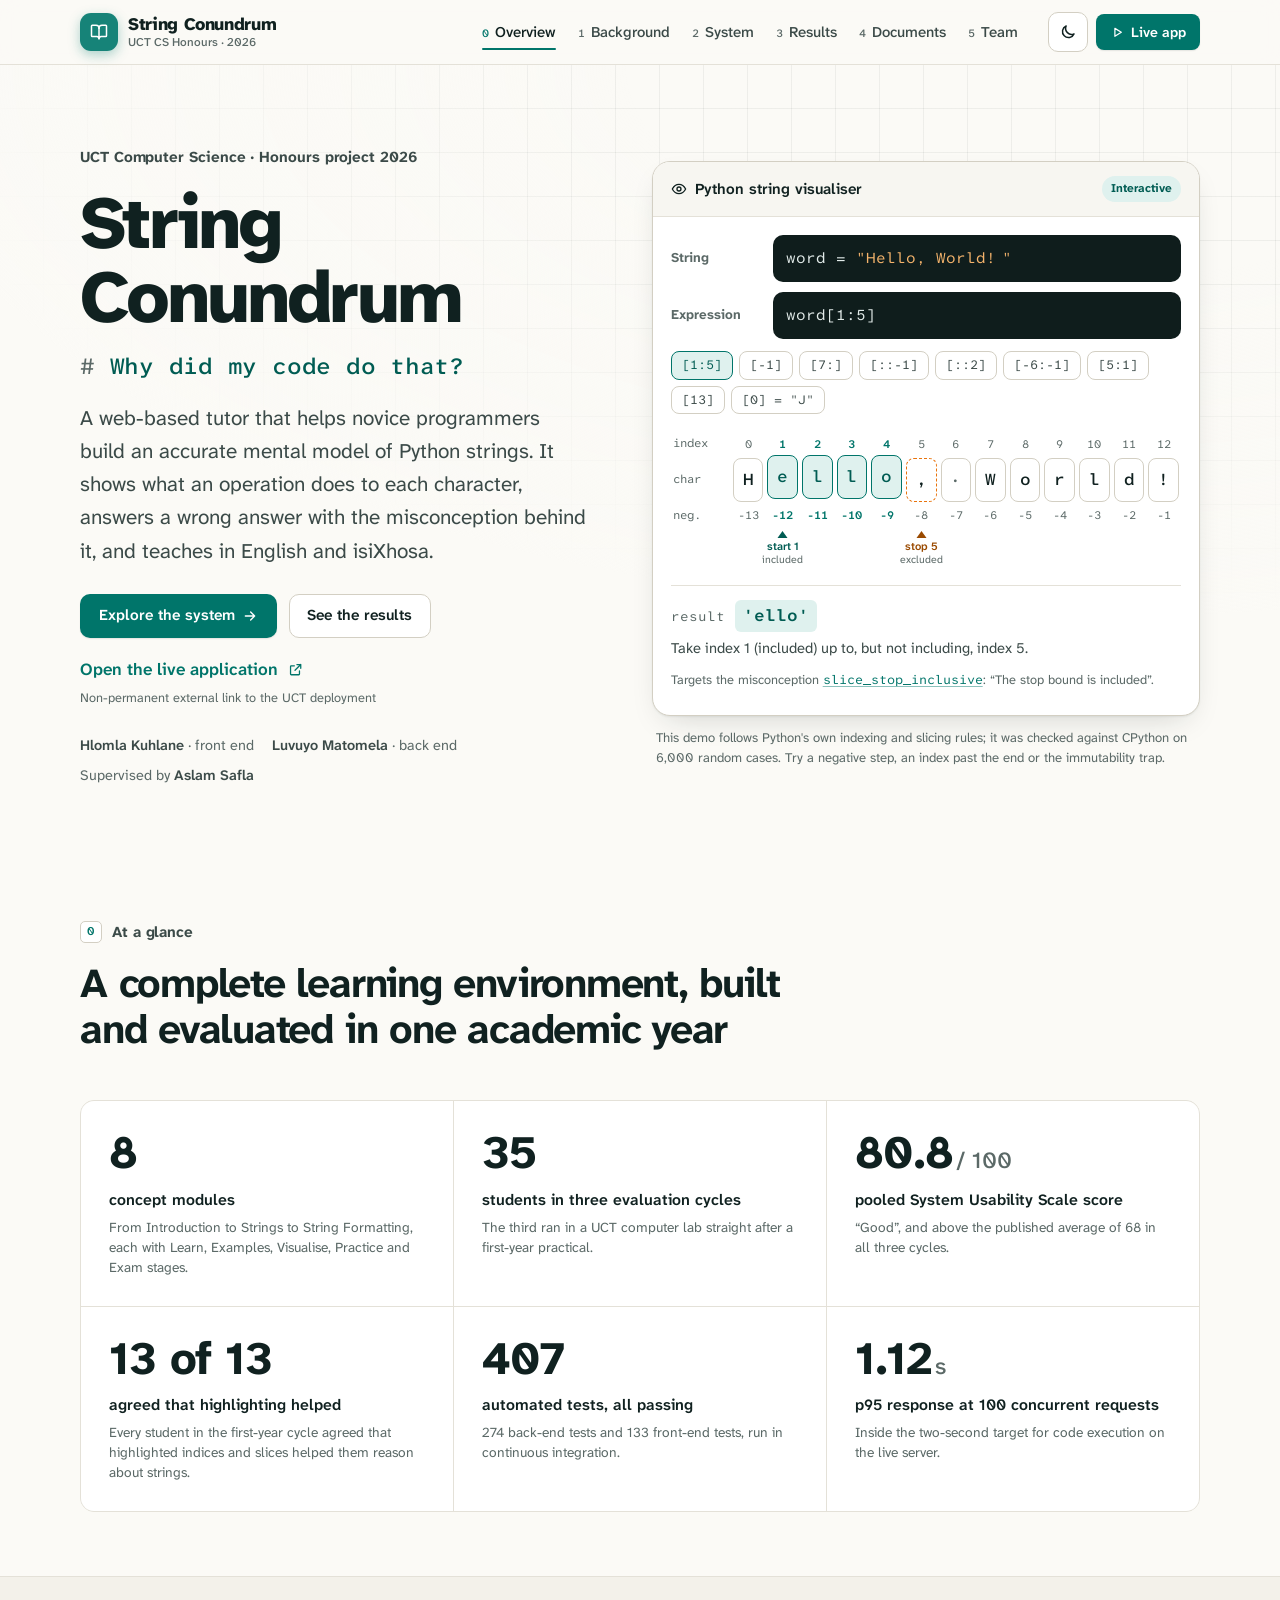
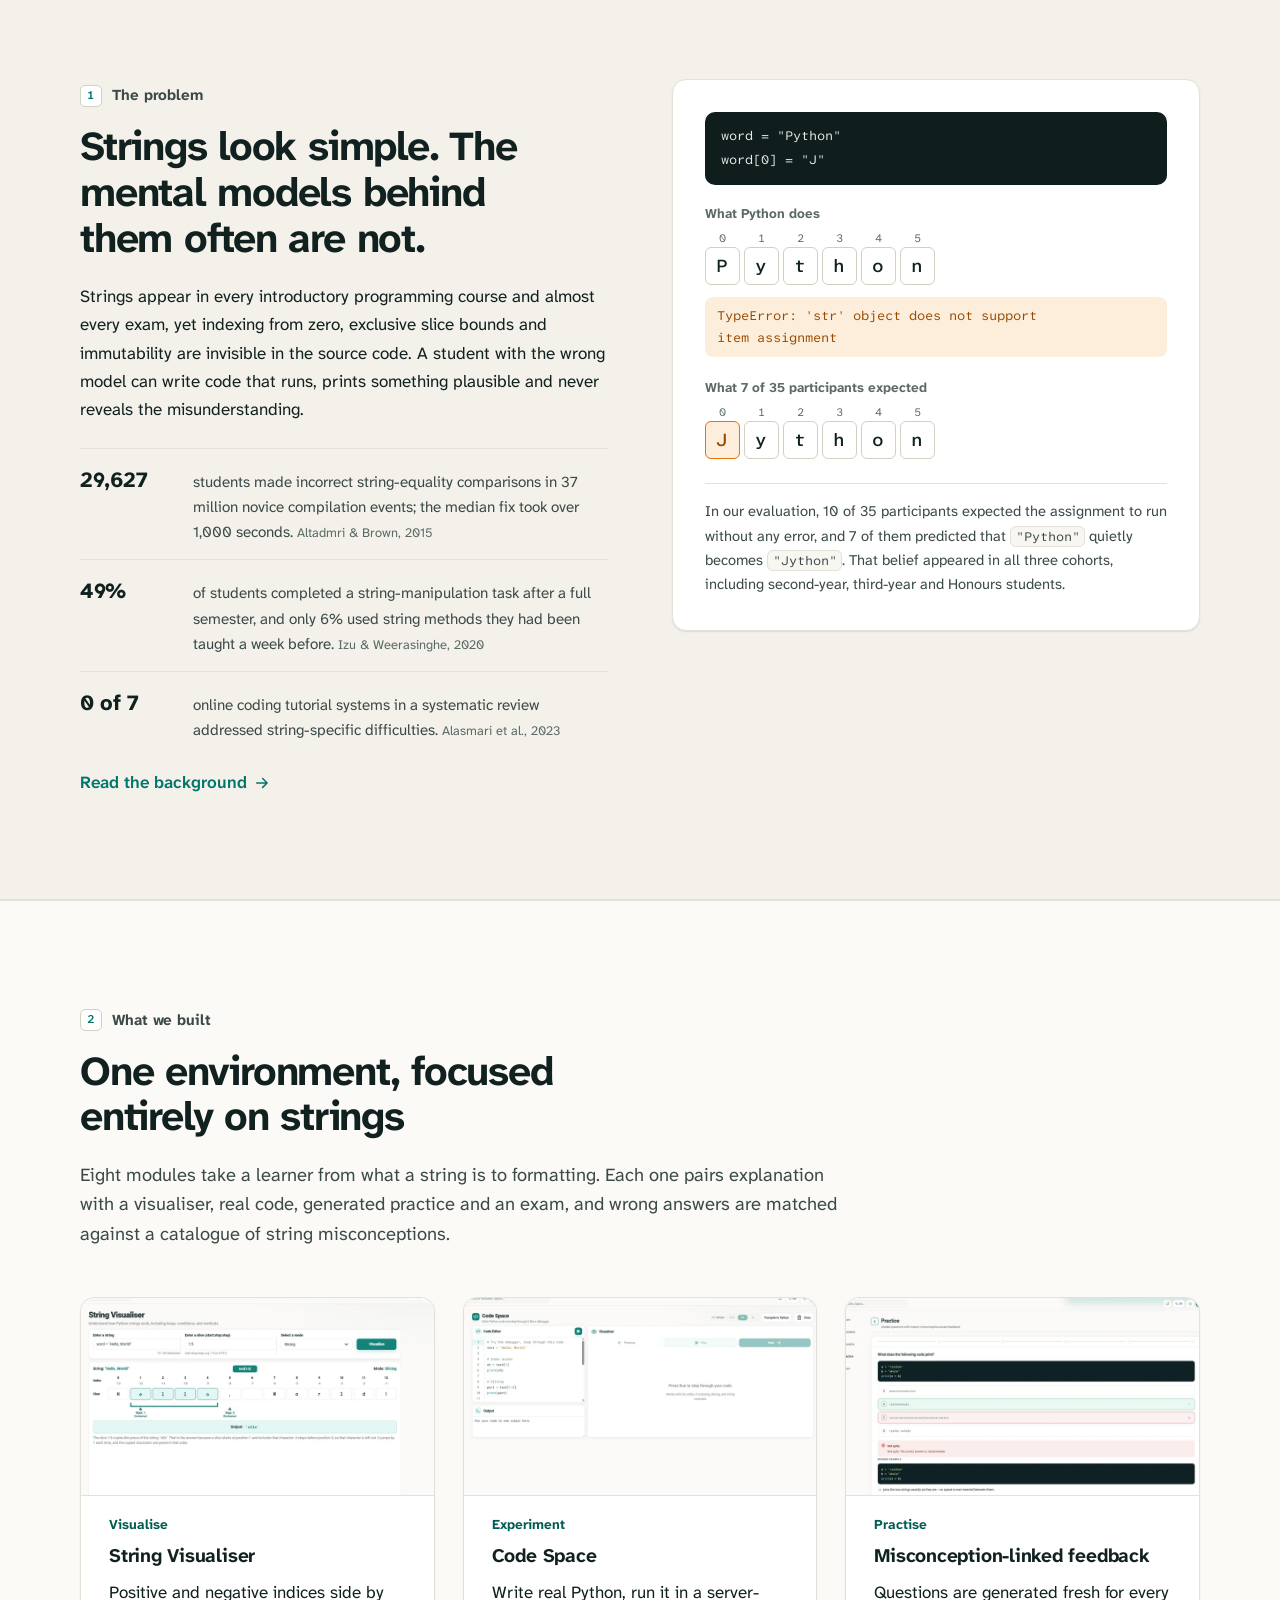
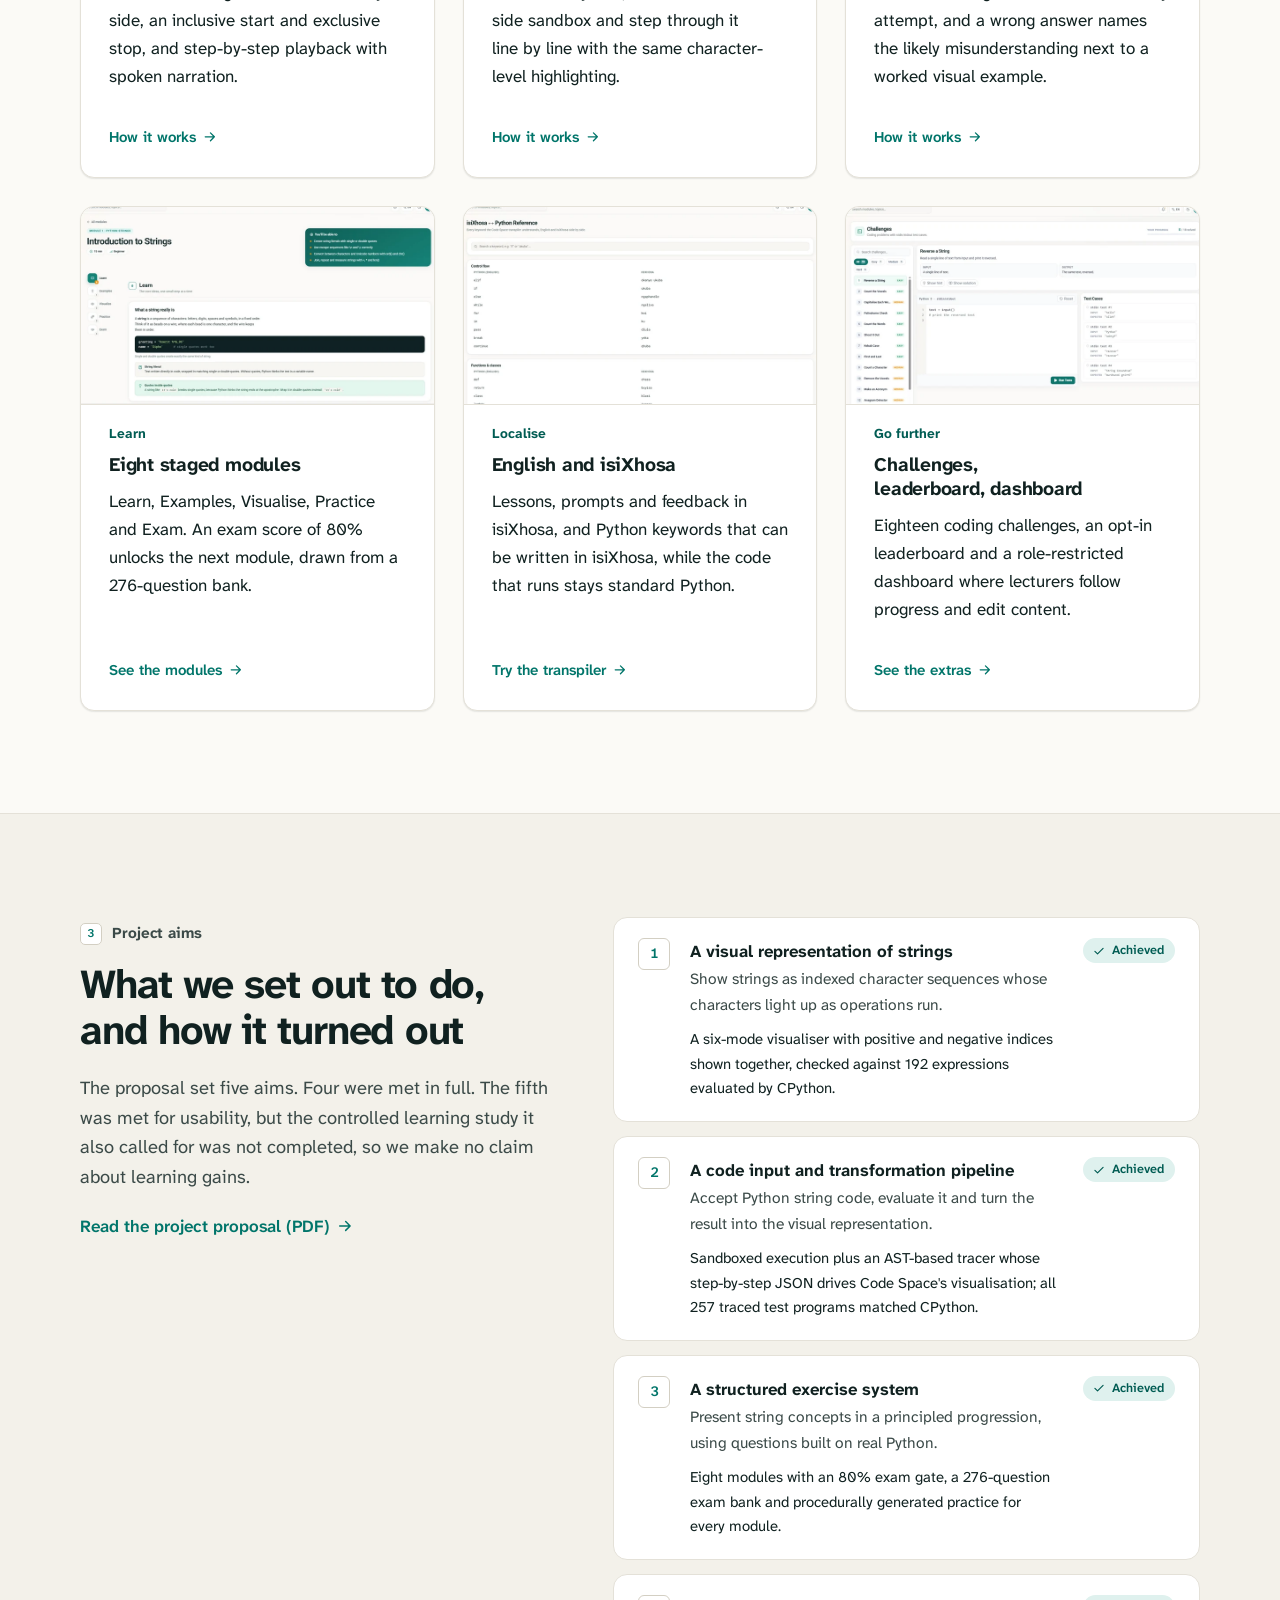
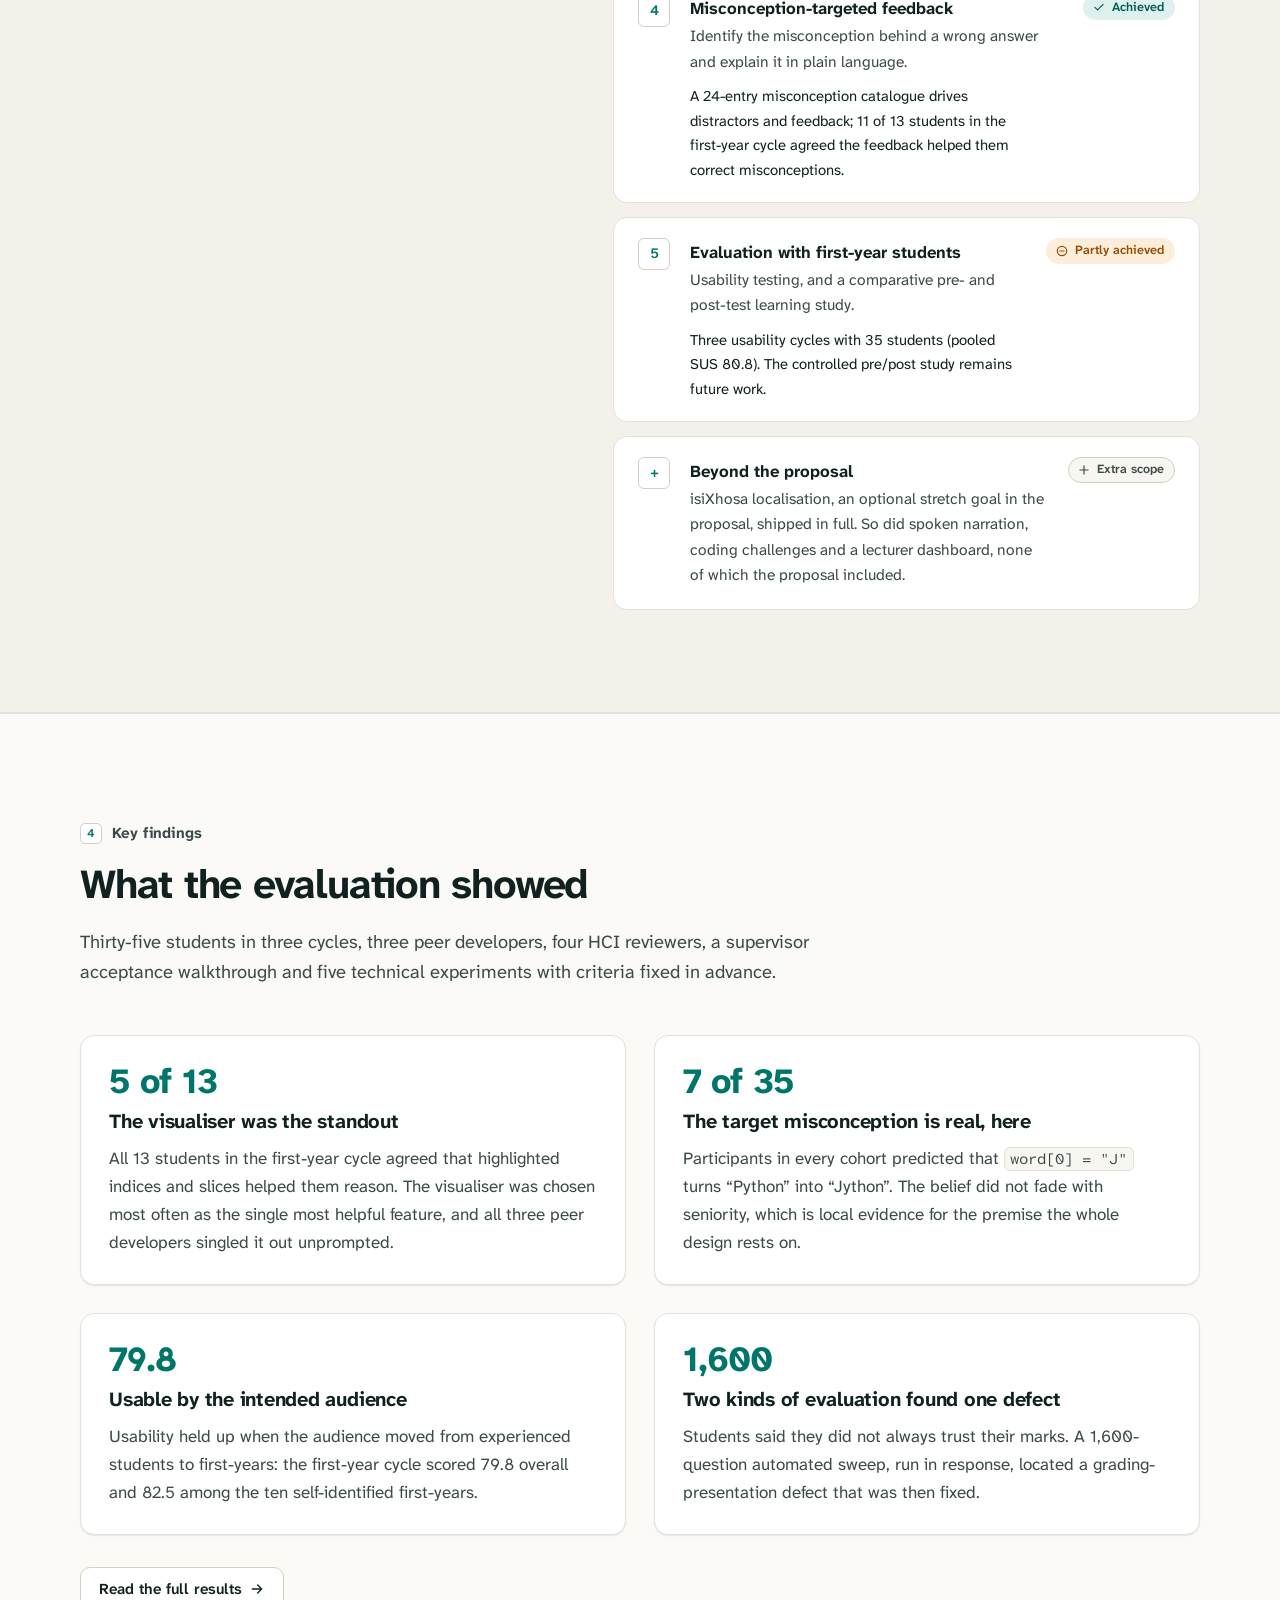
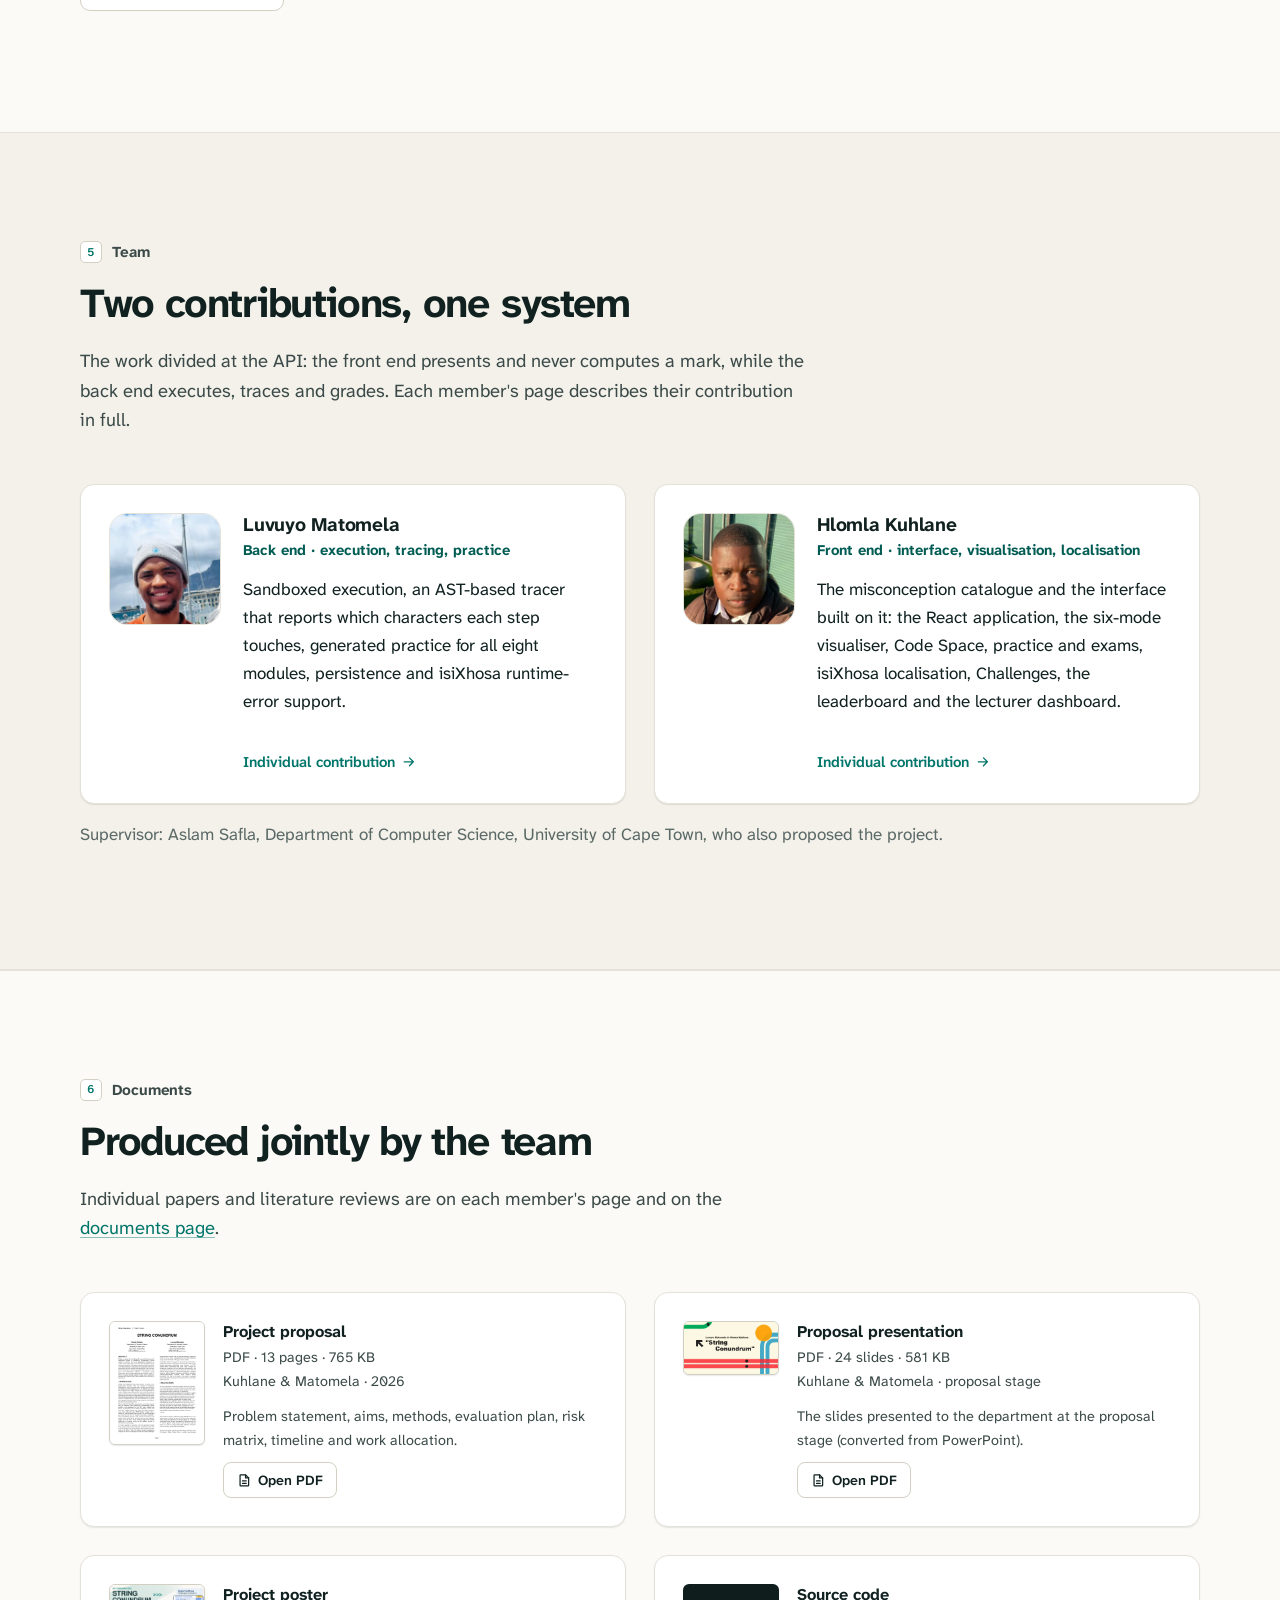
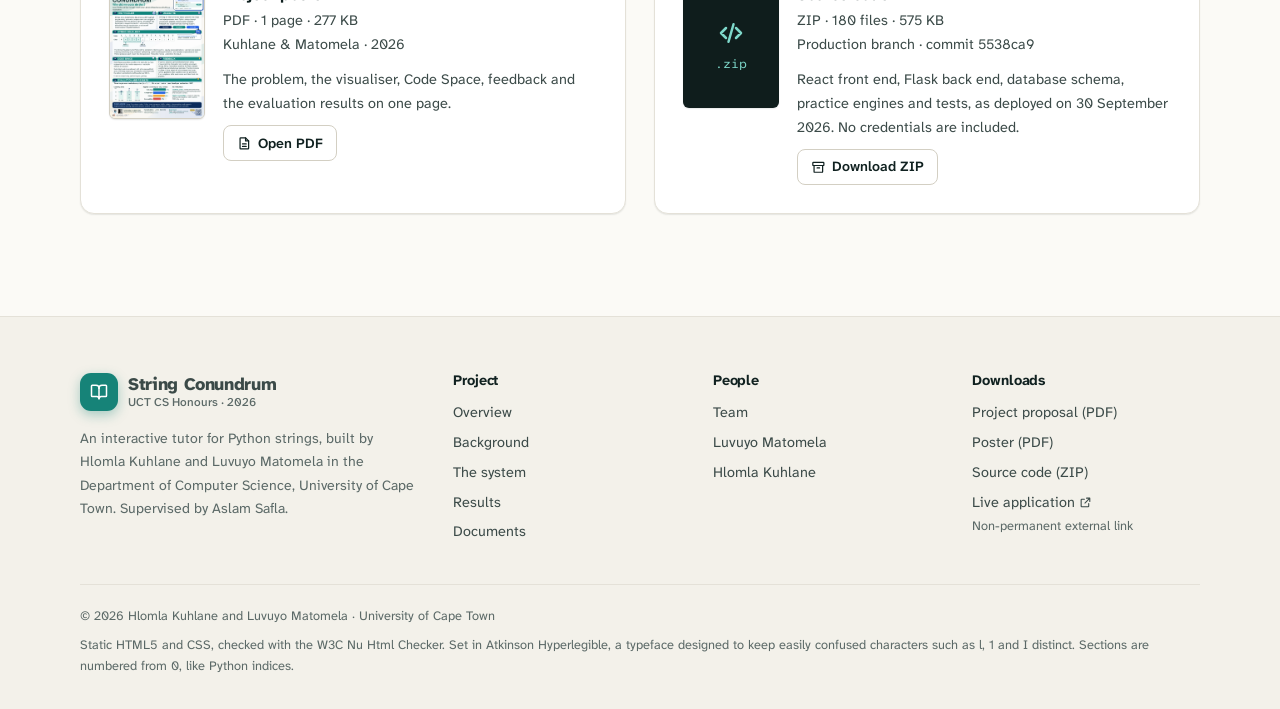
==== string-conundrum-website/index.html @ 7431e09e "Add team page detailing contributions and acknowledgements for String Conundrum project" ====
<!DOCTYPE html>
<html lang="en">
<head>
<meta charset="utf-8">
<meta name="viewport" content="width=device-width, initial-scale=1">
<title>String Conundrum: an interactive tutor for Python strings</title>
<meta name="description" content="String Conundrum is a UCT Computer Science Honours project (2026): a web-based tutor that makes Python string behaviour visible, gives misconception-targeted feedback and teaches in English and isiXhosa.">
<meta name="author" content="Hlomla Kuhlane and Luvuyo Matomela">
<meta name="color-scheme" content="light dark">
<meta name="theme-color" content="#fbfaf6" media="(prefers-color-scheme: light)">
<meta name="theme-color" content="#0d1211" media="(prefers-color-scheme: dark)">
<link rel="icon" href="assets/img/favicon.svg" type="image/svg+xml">
<link rel="icon" href="assets/img/favicon-32.png" sizes="32x32" type="image/png">
<link rel="apple-touch-icon" href="assets/img/apple-touch-icon.png">
<link rel="stylesheet" href="assets/css/site.css">
<script>(function(){var d=document.documentElement;d.classList.add('js');try{var t=localStorage.getItem('sc-theme');if(t==='light'||t==='dark'){d.setAttribute('data-theme',t);}}catch(e){}})();</script>
<script src="assets/js/site.js" defer></script>
</head>
<body>
<a class="skip-link" href="#main">Skip to content</a>
<header class="site-header">
  <div class="wrap header-inner">
    <a class="brand" href="index.html"><span class="brand-logo" aria-hidden="true"><svg viewBox="0 0 24 24"><path d="M12 7v14"/><path d="M3 18a1 1 0 0 1-1-1V4a1 1 0 0 1 1-1h5a4 4 0 0 1 4 4 4 4 0 0 1 4-4h5a1 1 0 0 1 1 1v13a1 1 0 0 1-1 1h-6a3 3 0 0 0-3 3 3 3 0 0 0-3-3z"/></svg></span><span class="brand-text"><span class="brand-name">String Conundrum</span><span class="brand-sub">UCT CS Honours · 2026</span></span></a>
    <nav id="site-nav" class="site-nav" aria-label="Main"><ul><li><a href="index.html" aria-current="page"><span class="nav-i">0</span>Overview</a></li><li><a href="background.html"><span class="nav-i">1</span>Background</a></li><li><a href="system.html"><span class="nav-i">2</span>System</a></li><li><a href="results.html"><span class="nav-i">3</span>Results</a></li><li><a href="documents.html"><span class="nav-i">4</span>Documents</a></li><li><a href="team.html"><span class="nav-i">5</span>Team</a></li></ul></nav>
    <div class="header-actions">
      <button class="icon-btn theme-toggle" type="button" aria-label="Switch colour theme"><svg class="icon i-moon" viewBox="0 0 24 24" aria-hidden="true"><path d="M20 14.5A8 8 0 0 1 9.5 4 8 8 0 1 0 20 14.5z"/></svg><svg class="icon i-sun" viewBox="0 0 24 24" aria-hidden="true"><circle cx="12" cy="12" r="4"/><path d="M12 2.5v2M12 19.5v2M4.6 4.6 6 6M18 18l1.4 1.4M2.5 12h2M19.5 12h2M4.6 19.4 6 18M18 6l1.4-1.4"/></svg></button>
      <a class="btn btn-sm btn-primary btn-live" href="http://string-1.cs.uct.ac.za/" rel="external noopener" title="Non-permanent external link to the deployed application"><svg class="icon" viewBox="0 0 24 24" aria-hidden="true"><path d="M8 5.5v13l10.5-6.5z"/></svg><span>Live app</span><span class="sr-only"> (non-permanent external link)</span></a>
      <button class="icon-btn nav-toggle" type="button" aria-expanded="false" aria-controls="site-nav"><svg class="icon" viewBox="0 0 24 24" aria-hidden="true"><path d="M4 7h16M4 12h16M4 17h16"/></svg><span class="sr-only">Menu</span></button>
    </div>
  </div>
</header>
<main id="main">
<section class="hero">
  <div class="wrap hero-grid">
    <div>
      <p class="eyebrow">UCT Computer Science · Honours project 2026</p>
      <h1>String Conundrum</h1>
      <p class="hero-tag"><span class="hero-hash" aria-hidden="true"># </span>Why did my code do that?</p>
      <p class="lede">A web-based tutor that helps novice programmers build an accurate mental model of Python strings. It shows what an operation does to each character, answers a wrong answer with the misconception behind it, and teaches in English and isiXhosa.</p>
      <div class="btn-row">
        <a class="btn btn-primary" href="system.html">Explore the system<svg class="icon" viewBox="0 0 24 24" aria-hidden="true"><path d="M5 12h14M13 6l6 6-6 6"/></svg></a>
        <a class="btn btn-secondary" href="results.html">See the results</a>
      </div>
      <p class="hero-live"><a class="text-link" href="http://string-1.cs.uct.ac.za/" rel="external noopener">Open the live application<svg class="icon icon-ext" viewBox="0 0 24 24" aria-hidden="true"><path d="M14 4h6v6M20 4l-9 9M18 14v5a1 1 0 0 1-1 1H5a1 1 0 0 1-1-1V7a1 1 0 0 1 1-1h5"/></svg><span class="sr-only"> (external link)</span></a><span class="ext-note">Non-permanent external link to the UCT deployment</span></p>
      <div class="hero-meta">
        <span><strong>Hlomla Kuhlane</strong> · front end</span>
        <span><strong>Luvuyo Matomela</strong> · back end</span>
        <span>Supervised by <strong>Aslam Safla</strong></span>
      </div>
    </div>
    <div>
      <div class="viz" data-viz data-catalogue="background.html">
  <div class="viz-head"><span class="viz-title"><svg class="icon" viewBox="0 0 24 24" aria-hidden="true"><path d="M2 12s3.6-7 10-7 10 7 10 7-3.6 7-10 7S2 12 2 12z"/><circle cx="12" cy="12" r="3"/></svg>Python string visualiser</span><span class="viz-badge">Interactive</span></div>
  <div class="viz-body">
    <div class="viz-inputs">
      <label class="viz-field" for="viz-str"><span class="viz-label">String</span><span class="viz-code"><span>word&nbsp;=&nbsp;</span><span class="tk-q">"</span><input id="viz-str" type="text" value="Hello, World!" maxlength="24" spellcheck="false" autocomplete="off" style="width:13.6ch"><span class="tk-q">"</span></span></label>
      <label class="viz-field" for="viz-expr"><span class="viz-label">Expression</span><span class="viz-code"><span>word</span><input id="viz-expr" class="viz-expr-input" type="text" value="[1:5]" maxlength="40" spellcheck="false" autocomplete="off"></span></label>
    </div>
    <div class="viz-presets" role="group" aria-label="Example expressions"><button type="button" class="chip" data-expr="[1:5]" aria-pressed="true">[1:5]</button><button type="button" class="chip" data-expr="[-1]" aria-pressed="false">[-1]</button><button type="button" class="chip" data-expr="[7:]" aria-pressed="false">[7:]</button><button type="button" class="chip" data-expr="[::-1]" aria-pressed="false">[::-1]</button><button type="button" class="chip" data-expr="[::2]" aria-pressed="false">[::2]</button><button type="button" class="chip" data-expr="[-6:-1]" aria-pressed="false">[-6:-1]</button><button type="button" class="chip" data-expr="[5:1]" aria-pressed="false">[5:1]</button><button type="button" class="chip" data-expr="[13]" aria-pressed="false">[13]</button><button type="button" class="chip" data-expr="[0] = &quot;J&quot;" aria-pressed="false">[0] = &quot;J&quot;</button></div>
    <div class="viz-stage" aria-hidden="true"><div class="viz-grid"><span class="viz-rowlab">index</span><span class="viz-i viz-pos">0</span><span class="viz-i viz-pos is-on">1</span><span class="viz-i viz-pos is-on">2</span><span class="viz-i viz-pos is-on">3</span><span class="viz-i viz-pos is-on">4</span><span class="viz-i viz-pos">5</span><span class="viz-i viz-pos">6</span><span class="viz-i viz-pos">7</span><span class="viz-i viz-pos">8</span><span class="viz-i viz-pos">9</span><span class="viz-i viz-pos">10</span><span class="viz-i viz-pos">11</span><span class="viz-i viz-pos">12</span><span class="viz-rowlab">char</span><span class="viz-c">H</span><span class="viz-c is-on">e</span><span class="viz-c is-on">l</span><span class="viz-c is-on">l</span><span class="viz-c is-on">o</span><span class="viz-c is-stop">,</span><span class="viz-c is-space"></span><span class="viz-c">W</span><span class="viz-c">o</span><span class="viz-c">r</span><span class="viz-c">l</span><span class="viz-c">d</span><span class="viz-c">!</span><span class="viz-rowlab">neg.</span><span class="viz-i viz-neg">-13</span><span class="viz-i viz-neg is-on">-12</span><span class="viz-i viz-neg is-on">-11</span><span class="viz-i viz-neg is-on">-10</span><span class="viz-i viz-neg is-on">-9</span><span class="viz-i viz-neg">-8</span><span class="viz-i viz-neg">-7</span><span class="viz-i viz-neg">-6</span><span class="viz-i viz-neg">-5</span><span class="viz-i viz-neg">-4</span><span class="viz-i viz-neg">-3</span><span class="viz-i viz-neg">-2</span><span class="viz-i viz-neg">-1</span><span class="viz-rowlab"></span><span class="viz-marks" style="grid-column:2 / -1"><span class="viz-mark" style="left:calc((100% + 4px) * 0.11538 - 2px)">start 1<small>included</small></span><span class="viz-mark viz-mark--stop" style="left:calc((100% + 4px) * 0.42308 - 2px)">stop 5<small>excluded</small></span></span></div></div>
    <div class="viz-out" aria-live="polite">
      <p class="viz-result"><span class="prompt">result</span><span class="val">'ello'</span></p>
      <p class="viz-explain">Take index 1 (included) up to, but not including, index 5.</p>
      <p class="viz-mc">Targets the misconception <a href="background.html#mc-slice_stop_inclusive">slice_stop_inclusive</a>: “The stop bound is included”.</p>
    </div>
  </div>
</div>
      <p class="widget-note">This demo follows Python's own indexing and slicing rules; it was checked against CPython on 6,000 random cases. Try a negative step, an index past the end or the immutability trap.</p>
    </div>
  </div>
</section>

<section class="section section--tight" aria-labelledby="glance-title">
  <div class="wrap">
    <div class="sec-head">
      <p class="eyebrow"><span class="idx">0</span>At a glance</p>
      <h2 id="glance-title">A complete learning environment, built and evaluated in one academic year</h2>
    </div>
    <div class="stats">
      <div class="stat reveal"><span class="stat-value">8</span><span class="stat-label">concept modules</span><span class="stat-note">From Introduction to Strings to String Formatting, each with Learn, Examples, Visualise, Practice and Exam stages.</span></div>
      <div class="stat reveal"><span class="stat-value">35</span><span class="stat-label">students in three evaluation cycles</span><span class="stat-note">The third ran in a UCT computer lab straight after a first-year practical.</span></div>
      <div class="stat reveal"><span class="stat-value">80.8<span class="stat-unit">/ 100</span></span><span class="stat-label">pooled System Usability Scale score</span><span class="stat-note">“Good”, and above the published average of 68 in all three cycles.</span></div>
      <div class="stat reveal"><span class="stat-value">13 of 13</span><span class="stat-label">agreed that highlighting helped</span><span class="stat-note">Every student in the first-year cycle agreed that highlighted indices and slices helped them reason about strings.</span></div>
      <div class="stat reveal"><span class="stat-value">407</span><span class="stat-label">automated tests, all passing</span><span class="stat-note">274 back-end tests and 133 front-end tests, run in continuous integration.</span></div>
      <div class="stat reveal"><span class="stat-value">1.12<span class="stat-unit">s</span></span><span class="stat-label">p95 response at 100 concurrent requests</span><span class="stat-note">Inside the two-second target for code execution on the live server.</span></div>
    </div>
  </div>
</section>

<section class="section section--alt" aria-labelledby="problem-title">
  <div class="wrap split split--top">
    <div>
      <p class="eyebrow"><span class="idx">1</span>The problem</p>
      <h2 id="problem-title">Strings look simple. The mental models behind them often are not.</h2>
      <p>Strings appear in every introductory programming course and almost every exam, yet indexing from zero, exclusive slice bounds and immutability are invisible in the source code. A student with the wrong model can write code that runs, prints something plausible and never reveals the misunderstanding.</p>
      <ul class="facts">
        <li><span class="fact-n">29,627</span><span>students made incorrect string-equality comparisons in 37 million novice compilation events; the median fix took over 1,000 seconds. <cite>Altadmri &amp; Brown, 2015</cite></span></li>
        <li><span class="fact-n">49%</span><span>of students completed a string-manipulation task after a full semester, and only 6% used string methods they had been taught a week before. <cite>Izu &amp; Weerasinghe, 2020</cite></span></li>
        <li><span class="fact-n">0 of 7</span><span>online coding tutorial systems in a systematic review addressed string-specific difficulties. <cite>Alasmari et al., 2023</cite></span></li>
      </ul>
      <a class="text-link" href="background.html">Read the background<svg class="icon" viewBox="0 0 24 24" aria-hidden="true"><path d="M5 12h14M13 6l6 6-6 6"/></svg></a>
    </div>
    <figure class="card mm reveal">
      <p class="mm-code"><code>word = "Python"</code><br><code>word[0] = "J"</code></p>
      <p class="mm-label">What Python does</p>
      <div class="cells" aria-hidden="true"><span class="cell"><span class="cell-i">0</span><span class="cell-c">P</span></span><span class="cell"><span class="cell-i">1</span><span class="cell-c">y</span></span><span class="cell"><span class="cell-i">2</span><span class="cell-c">t</span></span><span class="cell"><span class="cell-i">3</span><span class="cell-c">h</span></span><span class="cell"><span class="cell-i">4</span><span class="cell-c">o</span></span><span class="cell"><span class="cell-i">5</span><span class="cell-c">n</span></span></div>
      <p class="mm-out">TypeError: 'str' object does not support item assignment</p>
      <p class="mm-label">What 7 of 35 participants expected</p>
      <div class="cells" aria-hidden="true"><span class="cell is-bad"><span class="cell-i">0</span><span class="cell-c">J</span></span><span class="cell"><span class="cell-i">1</span><span class="cell-c">y</span></span><span class="cell"><span class="cell-i">2</span><span class="cell-c">t</span></span><span class="cell"><span class="cell-i">3</span><span class="cell-c">h</span></span><span class="cell"><span class="cell-i">4</span><span class="cell-c">o</span></span><span class="cell"><span class="cell-i">5</span><span class="cell-c">n</span></span></div>
      <figcaption>In our evaluation, 10 of 35 participants expected the assignment to run without any error, and 7 of them predicted that <code>"Python"</code> quietly becomes <code>"Jython"</code>. That belief appeared in all three cohorts, including second-year, third-year and Honours students.</figcaption>
    </figure>
  </div>
</section>

<section class="section" aria-labelledby="built-title">
  <div class="wrap">
    <div class="sec-head">
      <p class="eyebrow"><span class="idx">2</span>What we built</p>
      <h2 id="built-title">One environment, focused entirely on strings</h2>
      <p class="sec-lede">Eight modules take a learner from what a string is to formatting. Each one pairs explanation with a visualiser, real code, generated practice and an exam, and wrong answers are matched against a catalogue of string misconceptions.</p>
    </div>
    <div class="grid grid-3">
      <a class="card card-link reveal" href="system.html#visualiser">
        <div class="card-media"><img src="assets/img/shots/visualiser-card.webp" width="800" height="450" alt="" loading="lazy" decoding="async"></div>
        <p class="card-kicker">Visualise</p>
        <h3>String Visualiser</h3>
        <p>Positive and negative indices side by side, an inclusive start and exclusive stop, and step-by-step playback with spoken narration.</p>
        <span class="card-foot">How it works<svg class="icon" viewBox="0 0 24 24" aria-hidden="true"><path d="M5 12h14M13 6l6 6-6 6"/></svg></span>
      </a>
      <a class="card card-link reveal" href="system.html#code-space">
        <div class="card-media"><img src="assets/img/shots/codespace-card.webp" width="800" height="450" alt="" loading="lazy" decoding="async"></div>
        <p class="card-kicker">Experiment</p>
        <h3>Code Space</h3>
        <p>Write real Python, run it in a server-side sandbox and step through it line by line with the same character-level highlighting.</p>
        <span class="card-foot">How it works<svg class="icon" viewBox="0 0 24 24" aria-hidden="true"><path d="M5 12h14M13 6l6 6-6 6"/></svg></span>
      </a>
      <a class="card card-link reveal" href="system.html#practice">
        <div class="card-media"><img src="assets/img/shots/practice-feedback-card.webp" width="800" height="450" alt="" loading="lazy" decoding="async"></div>
        <p class="card-kicker">Practise</p>
        <h3>Misconception-linked feedback</h3>
        <p>Questions are generated fresh for every attempt, and a wrong answer names the likely misunderstanding next to a worked visual example.</p>
        <span class="card-foot">How it works<svg class="icon" viewBox="0 0 24 24" aria-hidden="true"><path d="M5 12h14M13 6l6 6-6 6"/></svg></span>
      </a>
      <a class="card card-link reveal" href="system.html#path">
        <div class="card-media"><img src="assets/img/shots/module-intro-card.webp" width="800" height="450" alt="" loading="lazy" decoding="async"></div>
        <p class="card-kicker">Learn</p>
        <h3>Eight staged modules</h3>
        <p>Learn, Examples, Visualise, Practice and Exam. An exam score of 80% unlocks the next module, drawn from a 276-question bank.</p>
        <span class="card-foot">See the modules<svg class="icon" viewBox="0 0 24 24" aria-hidden="true"><path d="M5 12h14M13 6l6 6-6 6"/></svg></span>
      </a>
      <a class="card card-link reveal" href="system.html#isixhosa">
        <div class="card-media"><img src="assets/img/shots/docs-reference-card.webp" width="800" height="450" alt="" loading="lazy" decoding="async"></div>
        <p class="card-kicker">Localise</p>
        <h3>English and isiXhosa</h3>
        <p>Lessons, prompts and feedback in isiXhosa, and Python keywords that can be written in isiXhosa, while the code that runs stays standard Python.</p>
        <span class="card-foot">Try the transpiler<svg class="icon" viewBox="0 0 24 24" aria-hidden="true"><path d="M5 12h14M13 6l6 6-6 6"/></svg></span>
      </a>
      <a class="card card-link reveal" href="system.html#extras">
        <div class="card-media"><img src="assets/img/shots/challenges-card.webp" width="800" height="450" alt="" loading="lazy" decoding="async"></div>
        <p class="card-kicker">Go further</p>
        <h3>Challenges, leaderboard, dashboard</h3>
        <p>Eighteen coding challenges, an opt-in leaderboard and a role-restricted dashboard where lecturers follow progress and edit content.</p>
        <span class="card-foot">See the extras<svg class="icon" viewBox="0 0 24 24" aria-hidden="true"><path d="M5 12h14M13 6l6 6-6 6"/></svg></span>
      </a>
    </div>
  </div>
</section>

<section class="section section--alt" aria-labelledby="aims-title">
  <div class="wrap">
    <div class="split split--wide-right split--top">
      <div class="sec-head sticky-head">
        <p class="eyebrow"><span class="idx">3</span>Project aims</p>
        <h2 id="aims-title">What we set out to do, and how it turned out</h2>
        <p class="sec-lede">The proposal set five aims. Four were met in full. The fifth was met for usability, but the controlled learning study it also called for was not completed, so we make no claim about learning gains.</p>
        <p><a class="text-link" href="docs/string-conundrum-proposal.pdf">Read the project proposal (PDF)<svg class="icon" viewBox="0 0 24 24" aria-hidden="true"><path d="M5 12h14M13 6l6 6-6 6"/></svg></a></p>
      </div>
      <ol class="aims">
        <li class="aim reveal"><span class="aim-n">1</span><div><h3>A visual representation of strings</h3><p>Show strings as indexed character sequences whose characters light up as operations run.</p><p class="aim-outcome">A six-mode visualiser with positive and negative indices shown together, checked against 192 expressions evaluated by CPython.</p></div><span class="badge badge--done"><svg class="icon" viewBox="0 0 24 24" aria-hidden="true"><path d="M5 12.5l4.5 4.5L19 7.5"/></svg>Achieved</span></li>
        <li class="aim reveal"><span class="aim-n">2</span><div><h3>A code input and transformation pipeline</h3><p>Accept Python string code, evaluate it and turn the result into the visual representation.</p><p class="aim-outcome">Sandboxed execution plus an AST-based tracer whose step-by-step JSON drives Code Space's visualisation; all 257 traced test programs matched CPython.</p></div><span class="badge badge--done"><svg class="icon" viewBox="0 0 24 24" aria-hidden="true"><path d="M5 12.5l4.5 4.5L19 7.5"/></svg>Achieved</span></li>
        <li class="aim reveal"><span class="aim-n">3</span><div><h3>A structured exercise system</h3><p>Present string concepts in a principled progression, using questions built on real Python.</p><p class="aim-outcome">Eight modules with an 80% exam gate, a 276-question exam bank and procedurally generated practice for every module.</p></div><span class="badge badge--done"><svg class="icon" viewBox="0 0 24 24" aria-hidden="true"><path d="M5 12.5l4.5 4.5L19 7.5"/></svg>Achieved</span></li>
        <li class="aim reveal"><span class="aim-n">4</span><div><h3>Misconception-targeted feedback</h3><p>Identify the misconception behind a wrong answer and explain it in plain language.</p><p class="aim-outcome">A 24-entry misconception catalogue drives distractors and feedback; 11 of 13 students in the first-year cycle agreed the feedback helped them correct misconceptions.</p></div><span class="badge badge--done"><svg class="icon" viewBox="0 0 24 24" aria-hidden="true"><path d="M5 12.5l4.5 4.5L19 7.5"/></svg>Achieved</span></li>
        <li class="aim reveal"><span class="aim-n">5</span><div><h3>Evaluation with first-year students</h3><p>Usability testing, and a comparative pre- and post-test learning study.</p><p class="aim-outcome">Three usability cycles with 35 students (pooled SUS 80.8). The controlled pre/post study remains future work.</p></div><span class="badge badge--partial"><svg class="icon" viewBox="0 0 24 24" aria-hidden="true"><circle cx="12" cy="12" r="8"/><path d="M8.5 12h7"/></svg>Partly achieved</span></li>
        <li class="aim reveal"><span class="aim-n">+</span><div><h3>Beyond the proposal</h3><p>isiXhosa localisation, an optional stretch goal in the proposal, shipped in full. So did spoken narration, coding challenges and a lecturer dashboard, none of which the proposal included.</p></div><span class="badge badge--extra"><svg class="icon" viewBox="0 0 24 24" aria-hidden="true"><path d="M12 5v14M5 12h14"/></svg>Extra scope</span></li>
      </ol>
    </div>
  </div>
</section>

<section class="section" aria-labelledby="findings-title">
  <div class="wrap">
    <div class="sec-head">
      <p class="eyebrow"><span class="idx">4</span>Key findings</p>
      <h2 id="findings-title">What the evaluation showed</h2>
      <p class="sec-lede">Thirty-five students in three cycles, three peer developers, four HCI reviewers, a supervisor acceptance walkthrough and five technical experiments with criteria fixed in advance.</p>
    </div>
    <div class="grid grid-2">
      <article class="card finding reveal"><p class="finding-n">5 of 13</p><h3>The visualiser was the standout</h3><p>All 13 students in the first-year cycle agreed that highlighted indices and slices helped them reason. The visualiser was chosen most often as the single most helpful feature, and all three peer developers singled it out unprompted.</p></article>
      <article class="card finding reveal"><p class="finding-n">7 of 35</p><h3>The target misconception is real, here</h3><p>Participants in every cohort predicted that <code>word[0] = "J"</code> turns “Python” into “Jython”. The belief did not fade with seniority, which is local evidence for the premise the whole design rests on.</p></article>
      <article class="card finding reveal"><p class="finding-n">79.8</p><h3>Usable by the intended audience</h3><p>Usability held up when the audience moved from experienced students to first-years: the first-year cycle scored 79.8 overall and 82.5 among the ten self-identified first-years.</p></article>
      <article class="card finding reveal"><p class="finding-n">1,600</p><h3>Two kinds of evaluation found one defect</h3><p>Students said they did not always trust their marks. A 1,600-question automated sweep, run in response, located a grading-presentation defect that was then fixed.</p></article>
    </div>
    <p class="mt-2"><a class="btn btn-secondary" href="results.html">Read the full results<svg class="icon" viewBox="0 0 24 24" aria-hidden="true"><path d="M5 12h14M13 6l6 6-6 6"/></svg></a></p>
  </div>
</section>

<section class="section section--alt" aria-labelledby="team-title">
  <div class="wrap">
    <div class="sec-head">
      <p class="eyebrow"><span class="idx">5</span>Team</p>
      <h2 id="team-title">Two contributions, one system</h2>
      <p class="sec-lede">The work divided at the API: the front end presents and never computes a mark, while the back end executes, traces and grades. Each member's page describes their contribution in full.</p>
    </div>
    <div class="grid grid-2">
      <a class="card card-link person reveal" href="matomela/index.html">
        <img class="person-photo" src="assets/img/team/matomela.webp" width="480" height="480" alt="Portrait of Luvuyo Matomela" loading="lazy">
        <div>
          <h3>Luvuyo Matomela</h3>
          <p class="person-role">Back end · execution, tracing, practice</p>
          <p>Sandboxed execution, an AST-based tracer that reports which characters each step touches, generated practice for all eight modules, persistence and isiXhosa runtime-error support.</p>
          <span class="card-foot">Individual contribution<svg class="icon" viewBox="0 0 24 24" aria-hidden="true"><path d="M5 12h14M13 6l6 6-6 6"/></svg></span>
        </div>
      </a>
      <a class="card card-link person reveal" href="kuhlane/index.html">
        <img class="person-photo" src="assets/img/team/kuhlane.webp" width="480" height="480" alt="Portrait of Hlomla Kuhlane" loading="lazy">
        <div>
          <h3>Hlomla Kuhlane</h3>
          <p class="person-role">Front end · interface, visualisation, localisation</p>
          <p>The misconception catalogue and the interface built on it: the React application, the six-mode visualiser, Code Space, practice and exams, isiXhosa localisation, Challenges, the leaderboard and the lecturer dashboard.</p>
          <span class="card-foot">Individual contribution<svg class="icon" viewBox="0 0 24 24" aria-hidden="true"><path d="M5 12h14M13 6l6 6-6 6"/></svg></span>
        </div>
      </a>
    </div>
    <p class="mt-1 muted">Supervisor: Aslam Safla, Department of Computer Science, University of Cape Town, who also proposed the project.</p>
  </div>
</section>

<section class="section" aria-labelledby="docs-title">
  <div class="wrap">
    <div class="sec-head">
      <p class="eyebrow"><span class="idx">6</span>Documents</p>
      <h2 id="docs-title">Produced jointly by the team</h2>
      <p class="sec-lede">Individual papers and literature reviews are on each member's page and on the <a href="documents.html">documents page</a>.</p>
    </div>
    <div class="grid grid-2">
      <article class="card doc"><img class="doc-cover" src="assets/img/covers/proposal.webp" width="96" height="124" alt="" loading="lazy" decoding="async"><div><h3>Project proposal</h3><p class="doc-meta">PDF · 13 pages · 765 KB<br>Kuhlane &amp; Matomela · 2026</p><p>Problem statement, aims, methods, evaluation plan, risk matrix, timeline and work allocation.</p><div class="doc-actions"><a class="btn btn-sm btn-secondary" href="docs/string-conundrum-proposal.pdf"><svg class="icon" viewBox="0 0 24 24" aria-hidden="true"><path d="M14 3H6a1 1 0 0 0-1 1v16a1 1 0 0 0 1 1h12a1 1 0 0 0 1-1V8z"/><path d="M14 3v5h5M9 13h6M9 17h6"/></svg>Open PDF<span class="sr-only">: Project proposal</span></a></div></div></article>
      <article class="card doc"><img class="doc-cover doc-cover--wide" src="assets/img/covers/presentation.webp" width="96" height="54" alt="" loading="lazy" decoding="async"><div><h3>Proposal presentation</h3><p class="doc-meta">PDF · 24 slides · 581 KB<br>Kuhlane &amp; Matomela · proposal stage</p><p>The slides presented to the department at the proposal stage (converted from PowerPoint).</p><div class="doc-actions"><a class="btn btn-sm btn-secondary" href="docs/string-conundrum-proposal-presentation.pdf"><svg class="icon" viewBox="0 0 24 24" aria-hidden="true"><path d="M14 3H6a1 1 0 0 0-1 1v16a1 1 0 0 0 1 1h12a1 1 0 0 0 1-1V8z"/><path d="M14 3v5h5M9 13h6M9 17h6"/></svg>Open PDF<span class="sr-only">: Proposal presentation</span></a></div></div></article>
      <article class="card doc"><img class="doc-cover" src="assets/img/covers/poster.webp" width="96" height="136" alt="" loading="lazy" decoding="async"><div><h3>Project poster</h3><p class="doc-meta">PDF · 1 page · 277 KB<br>Kuhlane &amp; Matomela · 2026</p><p>The problem, the visualiser, Code Space, feedback and the evaluation results on one page.</p><div class="doc-actions"><a class="btn btn-sm btn-secondary" href="docs/string-conundrum-poster.pdf"><svg class="icon" viewBox="0 0 24 24" aria-hidden="true"><path d="M14 3H6a1 1 0 0 0-1 1v16a1 1 0 0 0 1 1h12a1 1 0 0 0 1-1V8z"/><path d="M14 3v5h5M9 13h6M9 17h6"/></svg>Open PDF<span class="sr-only">: Project poster</span></a></div></div></article>
      <article class="card doc"><div class="doc-cover doc-cover--code" aria-hidden="true"><svg class="icon" viewBox="0 0 24 24" aria-hidden="true"><path d="M8 8l-4 4 4 4M16 8l4 4-4 4M14 5l-4 14"/></svg><span>.zip</span></div><div><h3>Source code</h3><p class="doc-meta">ZIP · 180 files · 575 KB<br>Production branch · commit 5538ca9</p><p>React front end, Flask back end, database schema, practice engines and tests, as deployed on 30 September 2026. No credentials are included.</p><div class="doc-actions"><a class="btn btn-sm btn-secondary" href="code/string-conundrum-source.zip"><svg class="icon" viewBox="0 0 24 24" aria-hidden="true"><rect x="3" y="4" width="18" height="5" rx="1"/><path d="M5 9v10a1 1 0 0 0 1 1h12a1 1 0 0 0 1-1V9M10 13h4"/></svg>Download ZIP<span class="sr-only">: Source code</span></a></div></div></article>
    </div>
  </div>
</section>

</main>
<footer class="site-footer">
  <div class="wrap">
    <div class="footer-grid">
      <div class="footer-about">
        <a class="brand" href="index.html"><span class="brand-logo" aria-hidden="true"><svg viewBox="0 0 24 24"><path d="M12 7v14"/><path d="M3 18a1 1 0 0 1-1-1V4a1 1 0 0 1 1-1h5a4 4 0 0 1 4 4 4 4 0 0 1 4-4h5a1 1 0 0 1 1 1v13a1 1 0 0 1-1 1h-6a3 3 0 0 0-3 3 3 3 0 0 0-3-3z"/></svg></span><span class="brand-text"><span class="brand-name">String Conundrum</span><span class="brand-sub">UCT CS Honours · 2026</span></span></a>
        <p class="mt-1">An interactive tutor for Python strings, built by Hlomla Kuhlane and Luvuyo Matomela in the Department of Computer Science, University of Cape Town. Supervised by Aslam Safla.</p>
      </div>
      <div><h2>Project</h2><ul><li><a href="index.html">Overview</a></li><li><a href="background.html">Background</a></li><li><a href="system.html">The system</a></li><li><a href="results.html">Results</a></li><li><a href="documents.html">Documents</a></li></ul></div>
      <div><h2>People</h2><ul><li><a href="team.html">Team</a></li><li><a href="matomela/index.html">Luvuyo Matomela</a></li><li><a href="kuhlane/index.html">Hlomla Kuhlane</a></li></ul></div>
      <div><h2>Downloads</h2><ul><li><a href="docs/string-conundrum-proposal.pdf">Project proposal (PDF)</a></li><li><a href="docs/string-conundrum-poster.pdf">Poster (PDF)</a></li><li><a href="code/string-conundrum-source.zip">Source code (ZIP)</a></li><li><a href="http://string-1.cs.uct.ac.za/" rel="external noopener">Live application<svg class="icon icon-ext" viewBox="0 0 24 24" aria-hidden="true"><path d="M14 4h6v6M20 4l-9 9M18 14v5a1 1 0 0 1-1 1H5a1 1 0 0 1-1-1V7a1 1 0 0 1 1-1h5"/></svg><span class="sr-only"> (external link)</span></a><br><span class="ext-note">Non-permanent external link</span></li></ul></div>
    </div>
    <div class="footer-bottom">
      <p>© 2026 Hlomla Kuhlane and Luvuyo Matomela · University of Cape Town</p>
      <p>Static HTML5 and CSS, checked with the W3C Nu Html Checker. Set in Atkinson Hyperlegible, a typeface designed to keep easily confused characters such as l, 1 and I distinct. Sections are numbered from 0, like Python indices.</p>
    </div>
  </div>
</footer>
</body>
</html>
---- string-conundrum-website/assets/css/site.css ----
/* ==========================================================================
   String Conundrum — project website stylesheet
   UCT Computer Science Honours Project, 2026
   Hlomla Kuhlane & Luvuyo Matomela

   Contents
     0  Fonts            5  Header & navigation     10  Charts
     1  Design tokens    6  Page furniture          11  Interactive widgets
     2  Base & type      7  Components              12  Footer
     3  Layout           8  Figures & media         13  Utilities, motion, print
     4  Buttons & links  9  Tables & references
   ========================================================================== */

/* 0 · Fonts — self-hosted, SIL Open Font License (see assets/fonts) -------
   Atkinson Hyperlegible Next and Mono were designed by the Braille Institute
   to keep easily confused characters (l 1 I, 0 O, b d) distinct, which suits a
   site about individual characters in strings. */
@font-face {
  font-family: "Atkinson Hyperlegible Next";
  src: url("../fonts/atkinson-hyperlegible-next-latin-wght-normal.woff2") format("woff2");
  font-weight: 200 800;
  font-style: normal;
  font-display: swap;
}
@font-face {
  font-family: "Atkinson Hyperlegible Next";
  src: url("../fonts/atkinson-hyperlegible-next-latin-wght-italic.woff2") format("woff2");
  font-weight: 200 800;
  font-style: italic;
  font-display: swap;
}
@font-face {
  font-family: "Atkinson Hyperlegible Mono";
  src: url("../fonts/atkinson-hyperlegible-mono-latin-wght-normal.woff2") format("woff2");
  font-weight: 200 800;
  font-style: normal;
  font-display: swap;
}
@font-face {
  font-family: "Atkinson Hyperlegible Mono";
  src: url("../fonts/atkinson-hyperlegible-mono-latin-wght-italic.woff2") format("woff2");
  font-weight: 200 800;
  font-style: italic;
  font-display: swap;
}

/* 1 · Design tokens -------------------------------------------------------
   Light palette on :root; the dark palette redefines the same tokens under
   prefers-color-scheme (unless the visitor chose light) and under
   [data-theme="dark"] (the visitor's explicit choice). Chart colours were
   checked with a colour-vision-deficiency validator in both modes. */
:root {
  color-scheme: light;
  --bg: #fbfaf6;
  --bg-2: #f3f1ea;
  --surface: #ffffff;
  --surface-2: #f7f6f1;
  --ink: #102120;
  --ink-2: #3b4a48;
  --muted: #5b6967;
  --line: #e4e1d8;
  --line-2: #d3cfc3;
  --primary: #00756a;
  --primary-strong: #005c53;
  --primary-soft: #dff1ee;
  --primary-ink: #ffffff;
  --brand-bg: #168378;
  --brand-fg: #ffffff;
  --buddy-ink: #1d4fc4;
  --accent: #e8730c;
  --accent-ink: #9a4a00;
  --accent-soft: #fdeedb;
  --danger-ink: #b42318;
  --danger-soft: #fde8e6;
  --header-bg: rgba(251, 250, 246, 0.86);
  --grid-line: rgba(16, 33, 32, 0.055);
  --code-bg: #0f1d1c;
  --code-ink: #e3ecea;
  --code-dim: #8fa3a0;
  --code-kw: #7ed8ca;
  --code-str: #f5b46c;
  --code-num: #c9b2ff;
  --code-fn: #9fd0ff;
  --tip-bg: #102120;
  --tip-ink: #f3f1ea;
  /* charts */
  --c1: #00897b;
  --c2: #e8730c;
  --c3: #7357d6;
  --c-other: #a8a59b;
  --lk-sd: #b4540a;
  --lk-d: #f0a05a;
  --lk-n: #d6d3cb;
  --lk-a: #5fb3a8;
  --lk-sa: #00695f;
  --grid: #ebe8e0;
  --axis: #c9c5b9;
  /* shape & type */
  --radius: 14px;
  --radius-sm: 8px;
  --shadow-1: 0 1px 2px rgba(16, 33, 32, 0.06), 0 1px 1px rgba(16, 33, 32, 0.04);
  --shadow-2: 0 1px 2px rgba(16, 33, 32, 0.06), 0 12px 32px -14px rgba(16, 33, 32, 0.22);
  --font-sans: "Atkinson Hyperlegible Next", "Segoe UI", system-ui, -apple-system, Roboto, "Helvetica Neue", Arial, sans-serif;
  --font-mono: "Atkinson Hyperlegible Mono", ui-monospace, "SFMono-Regular", Menlo, Consolas, "Liberation Mono", monospace;
  --max: 1200px;
  --gutter: clamp(16px, 4vw, 40px);
  --header-h: 64px;
}

@media (prefers-color-scheme: dark) {
  :root:not([data-theme="light"]) {
    color-scheme: dark;
    --bg: #0d1211;
    --bg-2: #111817;
    --surface: #151c1b;
    --surface-2: #1a2221;
    --ink: #e6eeec;
    --ink-2: #b4c2bf;
    --muted: #8b9a97;
    --line: #24302e;
    --line-2: #33413f;
    --primary: #4cc3b2;
    --primary-strong: #74d8ca;
    --primary-soft: #12302c;
    --primary-ink: #08201d;
    --brand-bg: #35b6a0;
    --brand-fg: #101e19;
    --buddy-ink: #8fb0ff;
    --accent: #f1913f;
    --accent-ink: #f2a35a;
    --accent-soft: #33220f;
    --danger-ink: #ff8a7a;
    --danger-soft: #3a1714;
    --header-bg: rgba(13, 18, 17, 0.84);
    --grid-line: rgba(230, 238, 236, 0.045);
    --code-bg: #0a1312;
    --tip-bg: #e6eeec;
    --tip-ink: #0d1211;
    --c1: #27a393;
    --c2: #d8711c;
    --c3: #8f7ff0;
    --c-other: #6c7573;
    --lk-sd: #f1913f;
    --lk-d: #a2541b;
    --lk-n: #3d4442;
    --lk-a: #23786d;
    --lk-sa: #4cc3b2;
    --grid: #222b2a;
    --axis: #3a4644;
    --shadow-1: 0 1px 2px rgba(0, 0, 0, 0.4);
    --shadow-2: 0 1px 2px rgba(0, 0, 0, 0.4), 0 16px 36px -18px rgba(0, 0, 0, 0.7);
  }
}

:root[data-theme="dark"] {
  color-scheme: dark;
  --bg: #0d1211;
  --bg-2: #111817;
  --surface: #151c1b;
  --surface-2: #1a2221;
  --ink: #e6eeec;
  --ink-2: #b4c2bf;
  --muted: #8b9a97;
  --line: #24302e;
  --line-2: #33413f;
  --primary: #4cc3b2;
  --primary-strong: #74d8ca;
  --primary-soft: #12302c;
  --primary-ink: #08201d;
  --brand-bg: #35b6a0;
  --brand-fg: #101e19;
  --buddy-ink: #8fb0ff;
  --accent: #f1913f;
  --accent-ink: #f2a35a;
  --accent-soft: #33220f;
  --danger-ink: #ff8a7a;
  --danger-soft: #3a1714;
  --header-bg: rgba(13, 18, 17, 0.84);
  --grid-line: rgba(230, 238, 236, 0.045);
  --code-bg: #0a1312;
  --tip-bg: #e6eeec;
  --tip-ink: #0d1211;
  --c1: #27a393;
  --c2: #d8711c;
  --c3: #8f7ff0;
  --c-other: #6c7573;
  --lk-sd: #f1913f;
  --lk-d: #a2541b;
  --lk-n: #3d4442;
  --lk-a: #23786d;
  --lk-sa: #4cc3b2;
  --grid: #222b2a;
  --axis: #3a4644;
  --shadow-1: 0 1px 2px rgba(0, 0, 0, 0.4);
  --shadow-2: 0 1px 2px rgba(0, 0, 0, 0.4), 0 16px 36px -18px rgba(0, 0, 0, 0.7);
}

/* 2 · Base & typography ---------------------------------------------------- */
*,
*::before,
*::after {
  box-sizing: border-box;
}

html {
  -webkit-text-size-adjust: 100%;
  text-size-adjust: 100%;
  scroll-padding-top: calc(var(--header-h) + 24px);
}

body {
  margin: 0;
  background: var(--bg);
  color: var(--ink);
  font-family: var(--font-sans);
  font-size: 1.0625rem;
  line-height: 1.65;
  font-kerning: normal;
  text-rendering: optimizeLegibility;
  -webkit-font-smoothing: antialiased;
  overflow-wrap: break-word;
}

::selection {
  background: var(--primary-soft);
  color: var(--ink);
}

h1,
h2,
h3,
h4 {
  font-family: var(--font-sans);
  font-weight: 700;
  line-height: 1.12;
  letter-spacing: -0.02em;
  margin: 0 0 0.5em;
  color: var(--ink);
  text-wrap: balance;
}

h1 {
  font-size: clamp(2.6rem, 5.8vw, 4.7rem);
  font-weight: 800;
  letter-spacing: -0.04em;
  line-height: 1;
}

h2 {
  font-size: clamp(1.8rem, 3.2vw, 2.6rem);
  letter-spacing: -0.03em;
}

h3 {
  font-size: 1.24rem;
  line-height: 1.25;
  letter-spacing: -0.012em;
}

h4 {
  font-family: var(--font-sans);
  font-size: 1rem;
  letter-spacing: 0;
}

p,
ul,
ol,
dl,
blockquote,
figure,
pre,
table {
  margin: 0 0 1.1em;
}

p {
  text-wrap: pretty;
}

ul,
ol {
  padding-left: 1.25em;
}

li + li {
  margin-top: 0.35em;
}

strong,
b {
  font-weight: 600;
}

small {
  font-size: 0.86em;
}

img,
svg {
  max-width: 100%;
}

img {
  height: auto;
  display: block;
}

hr {
  border: 0;
  border-top: 1px solid var(--line);
  margin: 2.5rem 0;
}

code,
kbd,
samp {
  font-family: var(--font-mono);
  font-size: 0.88em;
}

:not(pre) > code {
  background: var(--surface-2);
  border: 1px solid var(--line);
  border-radius: 6px;
  padding: 0.08em 0.36em;
  white-space: nowrap;
}

abbr[title] {
  text-decoration: underline dotted;
  text-underline-offset: 0.2em;
  cursor: help;
}

:focus-visible {
  outline: 2px solid var(--primary);
  outline-offset: 3px;
  border-radius: 4px;
}

/* 3 · Layout --------------------------------------------------------------- */
.wrap {
  width: 100%;
  max-width: var(--max);
  margin-inline: auto;
  padding-inline: var(--gutter);
}

.wrap--narrow {
  max-width: 820px;
}

main {
  display: block;
}

.section {
  padding-block: clamp(56px, 8vw, 104px);
  position: relative;
}

.section--alt {
  background: var(--bg-2);
  border-block: 1px solid var(--line);
}

.section--tight {
  padding-block: clamp(40px, 5vw, 64px);
}

.section + .section:not(.section--alt) {
  border-top: 1px solid var(--line);
}

.section--alt + .section {
  border-top: 0;
}

.grid {
  display: grid;
  gap: clamp(16px, 2.4vw, 28px);
}

.grid-2 {
  grid-template-columns: repeat(2, minmax(0, 1fr));
}

.grid-3 {
  grid-template-columns: repeat(3, minmax(0, 1fr));
}

.grid-4 {
  grid-template-columns: repeat(4, minmax(0, 1fr));
}

.split {
  display: grid;
  grid-template-columns: minmax(0, 1fr) minmax(0, 1fr);
  gap: clamp(28px, 5vw, 72px);
  align-items: center;
}

.split--top {
  align-items: start;
}

.split--wide-left {
  grid-template-columns: minmax(0, 1.25fr) minmax(0, 1fr);
}

.split--wide-right {
  grid-template-columns: minmax(0, 1fr) minmax(0, 1.25fr);
}

.stack > * + * {
  margin-top: 1rem;
}

.prose {
  max-width: 68ch;
}

.prose-wide {
  max-width: 82ch;
}

.with-toc {
  display: grid;
  grid-template-columns: 220px minmax(0, 1fr);
  gap: clamp(32px, 4vw, 64px);
  align-items: start;
}

@media (max-width: 1099px) {
  .with-toc {
    grid-template-columns: minmax(0, 1fr);
  }
  .toc {
    display: none;
  }
}

@media (max-width: 959px) {
  .grid-4 {
    grid-template-columns: repeat(2, minmax(0, 1fr));
  }
  .grid-3 {
    grid-template-columns: repeat(2, minmax(0, 1fr));
  }
  .split,
  .split--wide-left,
  .split--wide-right {
    grid-template-columns: minmax(0, 1fr);
  }
}

@media (max-width: 639px) {
  .grid-2,
  .grid-3,
  .grid-4 {
    grid-template-columns: minmax(0, 1fr);
  }
  body {
    font-size: 1rem;
  }
}

/* 4 · Buttons & links ------------------------------------------------------- */
a {
  color: var(--primary);
  text-decoration-line: underline;
  text-decoration-thickness: 1px;
  text-underline-offset: 0.18em;
  text-decoration-color: color-mix(in srgb, currentColor 45%, transparent);
  transition: color 0.15s ease, text-decoration-color 0.15s ease;
}

a:hover {
  color: var(--primary-strong);
  text-decoration-color: currentColor;
}

.btn {
  display: inline-flex;
  align-items: center;
  justify-content: center;
  gap: 0.5em;
  min-height: 44px;
  padding: 0.55rem 1.1rem;
  border-radius: 10px;
  border: 1px solid transparent;
  font-family: var(--font-sans);
  font-size: 0.95rem;
  font-weight: 600;
  line-height: 1.2;
  text-decoration: none;
  cursor: pointer;
  transition: background-color 0.15s ease, border-color 0.15s ease, color 0.15s ease, transform 0.15s ease, box-shadow 0.15s ease;
  white-space: nowrap;
}

.btn:hover {
  text-decoration: none;
}

.btn:active {
  transform: translateY(1px);
}

.btn-primary {
  background: var(--primary);
  color: var(--primary-ink);
  box-shadow: var(--shadow-1);
}

.btn-primary:hover {
  background: var(--primary-strong);
  color: var(--primary-ink);
}

.btn-secondary {
  background: var(--surface);
  color: var(--ink);
  border-color: var(--line-2);
}

.btn-secondary:hover {
  border-color: var(--primary);
  color: var(--ink);
}

.btn-ghost {
  background: transparent;
  color: var(--ink);
  padding-inline: 0.4rem;
}

.btn-ghost:hover {
  color: var(--primary);
}

.btn-sm {
  min-height: 36px;
  padding: 0.35rem 0.8rem;
  font-size: 0.875rem;
  border-radius: 8px;
}

.btn-row {
  display: flex;
  flex-wrap: wrap;
  gap: 12px;
  align-items: center;
}

.icon {
  width: 1.05em;
  height: 1.05em;
  flex: none;
  stroke: currentColor;
  fill: none;
  stroke-width: 2;
  stroke-linecap: round;
  stroke-linejoin: round;
  vertical-align: -0.15em;
}

.ext-note {
  font-size: 0.8rem;
  color: var(--muted);
}

.text-link {
  font-weight: 600;
  text-decoration: none;
  display: inline-flex;
  align-items: center;
  gap: 0.35em;
}

.text-link:hover {
  text-decoration: underline;
}

.text-link .icon {
  transition: transform 0.15s ease;
}

.text-link:hover .icon {
  transform: translateX(3px);
}

/* 5 · Header & navigation ---------------------------------------------------- */
.skip-link {
  position: absolute;
  left: 12px;
  top: -60px;
  z-index: 100;
  background: var(--ink);
  color: var(--bg);
  padding: 10px 14px;
  border-radius: 8px;
  font-weight: 600;
  text-decoration: none;
}

.skip-link:focus {
  top: 12px;
  color: var(--bg);
}

.site-header {
  position: sticky;
  top: 0;
  z-index: 50;
  background: var(--header-bg);
  -webkit-backdrop-filter: saturate(1.4) blur(12px);
  backdrop-filter: saturate(1.4) blur(12px);
  border-bottom: 1px solid var(--line);
}

.header-inner {
  display: flex;
  align-items: center;
  gap: 20px;
  min-height: var(--header-h);
}

.brand {
  display: inline-flex;
  align-items: center;
  gap: 10px;
  text-decoration: none;
  color: var(--ink);
  margin-right: auto;
}

.brand:hover {
  color: var(--ink);
}

/* The live app's logo: Lucide "book-open" (ISC License) on the app's teal,
   38px box, 11px radius, 18px icon, as in the app's TopBar. */
.brand-logo {
  width: 38px;
  height: 38px;
  flex: none;
  display: inline-grid;
  place-items: center;
  border-radius: 11px;
  background: var(--brand-bg);
  color: var(--brand-fg);
  box-shadow: 0 4px 12px rgba(22, 131, 120, 0.35);
}

.brand-logo svg {
  width: 18px;
  height: 18px;
  fill: none;
  stroke: currentColor;
  stroke-width: 2;
  stroke-linecap: round;
  stroke-linejoin: round;
}

.brand-text {
  display: flex;
  flex-direction: column;
  line-height: 1.1;
}

.brand-name {
  font-weight: 800;
  font-size: 1.1rem;
  letter-spacing: -0.02em;
}

.brand-sub {
  font-size: 0.74rem;
  font-weight: 500;
  color: var(--muted);
  margin-top: 2px;
}

.site-nav ul {
  display: flex;
  gap: 2px;
  list-style: none;
  margin: 0;
  padding: 0;
}

.site-nav li + li {
  margin-top: 0;
}

.site-nav a {
  display: inline-flex;
  align-items: baseline;
  gap: 6px;
  padding: 8px 10px;
  border-radius: 8px;
  color: var(--ink-2);
  font-size: 0.93rem;
  font-weight: 500;
  text-decoration: none;
  position: relative;
}

.site-nav a:hover {
  color: var(--ink);
  background: var(--surface-2);
}

.nav-i {
  font-family: var(--font-mono);
  font-size: 0.7rem;
  color: var(--muted);
}

.site-nav a[aria-current="page"] {
  color: var(--ink);
}

.site-nav a[aria-current="page"]::after {
  content: "";
  position: absolute;
  left: 10px;
  right: 10px;
  bottom: 2px;
  height: 2px;
  border-radius: 2px;
  background: var(--primary);
}

.site-nav a[aria-current="page"] .nav-i {
  color: var(--primary);
}

.header-actions {
  display: flex;
  align-items: center;
  gap: 8px;
}

.icon-btn {
  display: inline-grid;
  place-items: center;
  width: 40px;
  height: 40px;
  border-radius: 10px;
  border: 1px solid var(--line-2);
  background: var(--surface);
  color: var(--ink);
  cursor: pointer;
  padding: 0;
}

.icon-btn:hover {
  border-color: var(--primary);
}

.icon-btn .icon {
  width: 18px;
  height: 18px;
}

.theme-toggle .i-sun {
  display: none;
}

:root[data-theme="dark"] .theme-toggle .i-sun {
  display: block;
}

:root[data-theme="dark"] .theme-toggle .i-moon {
  display: none;
}

@media (prefers-color-scheme: dark) {
  :root:not([data-theme="light"]) .theme-toggle .i-sun {
    display: block;
  }
  :root:not([data-theme="light"]) .theme-toggle .i-moon {
    display: none;
  }
}

.nav-toggle {
  display: none;
}

@media (max-width: 1099px) {
  .btn-live .live-label-long {
    display: none;
  }
}

@media (max-width: 959px) {
  .nav-toggle {
    display: inline-grid;
  }
  .site-nav {
    position: absolute;
    top: 100%;
    left: 0;
    right: 0;
    background: var(--bg);
    border-bottom: 1px solid var(--line);
    box-shadow: var(--shadow-2);
    padding: 8px var(--gutter) 16px;
    display: none;
  }
  .site-nav.is-open {
    display: block;
  }
  .site-nav ul {
    flex-direction: column;
    gap: 0;
  }
  .site-nav a {
    display: flex;
    padding: 12px 8px;
    font-size: 1rem;
    border-bottom: 1px solid var(--line);
    border-radius: 0;
  }
  .site-nav a[aria-current="page"]::after {
    left: 0;
    right: auto;
    top: 10px;
    bottom: 10px;
    width: 3px;
    height: auto;
  }
  .header-inner {
    gap: 8px;
  }
}

@media (max-width: 479px) {
  .brand-sub {
    display: none;
  }
  .btn-live {
    padding-inline: 0.6rem;
  }
}

/* 6 · Page furniture: eyebrows, heros, section heads, TOC ------------------- */
.eyebrow {
  display: inline-flex;
  align-items: center;
  gap: 10px;
  font-size: 0.95rem;
  font-weight: 700;
  letter-spacing: -0.005em;
  color: var(--ink-2);
  margin: 0 0 1rem;
}

.idx {
  display: inline-grid;
  place-items: center;
  min-width: 1.85em;
  height: 1.85em;
  padding: 0 0.3em;
  border: 1px solid var(--line-2);
  border-radius: 5px;
  background: var(--surface);
  color: var(--primary);
  font-family: var(--font-mono);
  font-size: 0.74rem;
  letter-spacing: 0;
  font-weight: 600;
}

.sec-head {
  max-width: 760px;
  margin-bottom: clamp(28px, 4vw, 48px);
}

.sec-head--center {
  margin-inline: auto;
  text-align: center;
}

.sec-head p.sec-lede,
.sec-lede {
  font-size: 1.15rem;
  color: var(--ink-2);
  line-height: 1.6;
}

.lede {
  font-size: clamp(1.12rem, 1.7vw, 1.3rem);
  line-height: 1.6;
  color: var(--ink-2);
  max-width: 62ch;
}

.hero,
.page-hero {
  position: relative;
  overflow: hidden;
  isolation: isolate;
}

.hero::before,
.page-hero::before {
  content: "";
  position: absolute;
  inset: 0;
  z-index: -2;
  background-image: linear-gradient(var(--grid-line) 1px, transparent 1px),
    linear-gradient(90deg, var(--grid-line) 1px, transparent 1px);
  background-size: 44px 44px;
  background-position: -1px -1px;
}

.hero::after,
.page-hero::after {
  content: "";
  position: absolute;
  inset: 0;
  z-index: -1;
  background: radial-gradient(120% 90% at 85% 0%, transparent 0%, transparent 30%, var(--bg) 78%),
    linear-gradient(180deg, transparent 55%, var(--bg) 100%);
}

.hero {
  padding-block: clamp(40px, 6vw, 84px) clamp(40px, 5vw, 72px);
}

.hero-grid {
  display: grid;
  grid-template-columns: minmax(0, 1fr) minmax(0, 1.08fr);
  gap: clamp(32px, 5vw, 64px);
  align-items: center;
}

.hero h1 {
  margin-bottom: 0.22em;
}

.hero-hash {
  color: var(--muted);
  font-weight: 400;
  white-space: pre;
}

.hero-tag {
  display: block;
  font-family: var(--font-mono);
  font-size: clamp(1.1rem, 1.9vw, 1.45rem);
  font-weight: 500;
  letter-spacing: -0.01em;
  line-height: 1.3;
  color: var(--primary-strong);
  margin: 0 0 1.3rem;
}

.hero .lede {
  margin-bottom: 1.6rem;
}

.hero-meta {
  margin-top: 1.6rem;
  display: flex;
  flex-wrap: wrap;
  gap: 6px 18px;
  font-size: 0.9rem;
  color: var(--muted);
}

.hero-meta strong {
  color: var(--ink-2);
  font-weight: 600;
}

@media (max-width: 959px) {
  .hero-grid {
    grid-template-columns: minmax(0, 1fr);
  }
}

.page-hero {
  padding-block: clamp(44px, 6vw, 84px) clamp(36px, 5vw, 60px);
  border-bottom: 1px solid var(--line);
}

.page-hero h1 {
  font-size: clamp(2.3rem, 4.8vw, 3.9rem);
  max-width: 18ch;
}

.page-hero .lede {
  margin-bottom: 0;
}

.page-hero-grid {
  display: grid;
  grid-template-columns: minmax(0, 1.25fr) minmax(0, 1fr);
  gap: clamp(28px, 5vw, 64px);
  align-items: end;
}

@media (max-width: 959px) {
  .page-hero-grid {
    grid-template-columns: minmax(0, 1fr);
  }
}

.crumbs {
  font-size: 0.85rem;
  color: var(--muted);
  margin-bottom: 1.2rem;
}

.crumbs a {
  color: var(--muted);
}

.crumbs ol {
  list-style: none;
  padding: 0;
  margin: 0;
  display: flex;
  flex-wrap: wrap;
  gap: 6px;
}

.crumbs li + li {
  margin-top: 0;
}

.crumbs li + li::before {
  content: "/";
  margin-right: 6px;
  color: var(--line-2);
}

.toc {
  position: sticky;
  top: calc(var(--header-h) + 28px);
  font-size: 0.875rem;
}

.toc-title {
  font-size: 0.85rem;
  font-weight: 700;
  color: var(--ink-2);
  margin-bottom: 0.8rem;
}

.toc ol {
  list-style: none;
  margin: 0;
  padding: 0;
  border-left: 1px solid var(--line);
}

.toc li + li {
  margin-top: 0;
}

.toc a {
  display: flex;
  gap: 10px;
  padding: 6px 0 6px 14px;
  margin-left: -1px;
  border-left: 2px solid transparent;
  color: var(--muted);
  text-decoration: none;
  line-height: 1.35;
}

.toc a:hover {
  color: var(--ink);
}

.toc a.is-active {
  color: var(--ink);
  border-left-color: var(--primary);
}

.toc .toc-i {
  font-family: var(--font-mono);
  font-size: 0.72rem;
  color: var(--primary);
  min-width: 1.2em;
}

.toc-aside {
  margin-top: 1.6rem;
  padding-top: 1.2rem;
  border-top: 1px solid var(--line);
  font-size: 0.85rem;
}

.content-section {
  padding-block: clamp(40px, 5vw, 64px);
  border-top: 1px solid var(--line);
}

.content-section:first-child {
  border-top: 0;
  padding-top: clamp(36px, 4vw, 56px);
}

.content-section h2 {
  font-size: clamp(1.7rem, 2.8vw, 2.3rem);
}

.content-section h3 {
  margin-top: 1.8em;
}

/* 7 · Components ---------------------------------------------------------- */
.card {
  background: var(--surface);
  border: 1px solid var(--line);
  border-radius: var(--radius);
  padding: clamp(18px, 2.4vw, 28px);
  box-shadow: var(--shadow-1);
}

.card > :last-child {
  margin-bottom: 0;
}

.card h3 {
  font-size: 1.2rem;
}

a.card-link,
.card-link {
  display: flex;
  flex-direction: column;
  color: inherit;
  text-decoration: none;
  transition: transform 0.2s ease, box-shadow 0.2s ease, border-color 0.2s ease;
}

a.card-link:hover {
  color: inherit;
  transform: translateY(-3px);
  box-shadow: var(--shadow-2);
  border-color: var(--line-2);
}

.card-kicker {
  font-size: 0.85rem;
  font-weight: 700;
  color: var(--primary-strong);
  margin-bottom: 0.45rem;
}

.card-foot {
  margin-top: auto;
  padding-top: 1rem;
  font-weight: 600;
  color: var(--primary);
  display: inline-flex;
  align-items: center;
  gap: 0.4em;
  font-size: 0.93rem;
}

.card-media {
  margin: calc(-1 * clamp(18px, 2.4vw, 28px)) calc(-1 * clamp(18px, 2.4vw, 28px)) 18px;
  border-bottom: 1px solid var(--line);
  border-radius: var(--radius) var(--radius) 0 0;
  overflow: hidden;
  background: var(--surface-2);
  aspect-ratio: 16 / 9;
}

.card-media img {
  width: 100%;
  height: 100%;
  object-fit: cover;
  object-position: top left;
}

/* stat tiles */
.stats {
  display: grid;
  grid-template-columns: repeat(3, minmax(0, 1fr));
  gap: 1px;
  background: var(--line);
  border: 1px solid var(--line);
  border-radius: var(--radius);
  overflow: hidden;
}

.stat {
  background: var(--surface);
  padding: clamp(18px, 2.4vw, 28px);
  display: flex;
  flex-direction: column;
  gap: 4px;
}

.stat-value {
  font-family: var(--font-sans);
  font-weight: 750;
  font-size: clamp(2.1rem, 3.6vw, 2.9rem);
  line-height: 1.05;
  letter-spacing: -0.025em;
  color: var(--ink);
}

.stat-unit {
  font-size: 0.5em;
  font-weight: 500;
  letter-spacing: 0;
  color: var(--muted);
  margin-left: 0.15em;
}

.stat-label {
  font-weight: 600;
  color: var(--ink);
  font-size: 0.98rem;
  margin-top: 6px;
}

.stat-note {
  font-size: 0.86rem;
  color: var(--muted);
  line-height: 1.45;
}

@media (max-width: 959px) {
  .stats {
    grid-template-columns: repeat(2, minmax(0, 1fr));
  }
}

@media (max-width: 479px) {
  .stats {
    grid-template-columns: minmax(0, 1fr);
  }
}

/* inline character cells (decorative motif and small demos) */
.cells {
  display: inline-flex;
  gap: 4px;
  font-family: var(--font-mono);
  vertical-align: middle;
  flex-wrap: wrap;
}

.cell {
  display: inline-flex;
  flex-direction: column;
  align-items: center;
  min-width: 1.9em;
}

.cell-i {
  font-size: 0.62em;
  color: var(--muted);
  line-height: 1.4;
}

.cell-c {
  display: grid;
  place-items: center;
  width: 1.9em;
  height: 2.1em;
  border: 1px solid var(--line-2);
  border-radius: 6px;
  background: var(--surface);
  color: var(--ink);
  font-weight: 500;
}

.cell.is-on .cell-c {
  background: var(--primary-soft);
  border-color: var(--primary);
  color: var(--primary-strong);
}

.cell.is-bad .cell-c {
  background: var(--accent-soft);
  border-color: var(--accent);
  color: var(--accent-ink);
}

.cell.is-ghost .cell-c {
  border-style: dashed;
  background: transparent;
  color: var(--muted);
}

/* callouts */
.callout {
  border: 1px solid var(--line);
  border-left: 3px solid var(--primary);
  background: var(--surface);
  border-radius: var(--radius-sm);
  padding: 16px 20px;
  margin: 1.4em 0;
}

.callout > :last-child {
  margin-bottom: 0;
}

.callout-title {
  font-weight: 600;
  margin-bottom: 0.3em;
  display: flex;
  align-items: center;
  gap: 8px;
}

.callout--accent {
  border-left-color: var(--accent);
  background: var(--accent-soft);
  border-color: transparent;
  border-left-width: 3px;
}

.callout--accent .callout-title {
  color: var(--accent-ink);
}

.callout--soft {
  background: var(--primary-soft);
  border-color: transparent;
}

/* badges */
.badge {
  display: inline-flex;
  align-items: center;
  gap: 6px;
  padding: 3px 10px 3px 8px;
  border-radius: 999px;
  font-size: 0.78rem;
  font-weight: 600;
  line-height: 1.4;
  white-space: nowrap;
  border: 1px solid transparent;
}

.badge .icon {
  width: 14px;
  height: 14px;
}

.badge--done {
  background: var(--primary-soft);
  color: var(--primary-strong);
}

.badge--partial {
  background: var(--accent-soft);
  color: var(--accent-ink);
}

.badge--extra {
  background: var(--surface-2);
  color: var(--ink-2);
  border-color: var(--line-2);
}

.tag {
  display: inline-block;
  font-family: var(--font-mono);
  font-size: 0.74rem;
  padding: 2px 8px;
  border-radius: 6px;
  background: var(--surface-2);
  border: 1px solid var(--line);
  color: var(--ink-2);
  white-space: nowrap;
}

.tag-list {
  display: flex;
  flex-wrap: wrap;
  gap: 6px;
  list-style: none;
  padding: 0;
  margin: 0;
}

.tag-list li + li {
  margin-top: 0;
}

/* aims */
.aims {
  list-style: none;
  padding: 0;
  margin: 0;
  display: grid;
  gap: 14px;
  counter-reset: aim;
}

.aims li + li {
  margin-top: 0;
}

.aim {
  display: grid;
  grid-template-columns: auto minmax(0, 1fr) auto;
  gap: 6px 20px;
  align-items: start;
  background: var(--surface);
  border: 1px solid var(--line);
  border-radius: var(--radius);
  padding: 20px 24px;
}

.aim-n {
  font-family: var(--font-mono);
  font-weight: 600;
  color: var(--primary);
  font-size: 0.9rem;
  border: 1px solid var(--line-2);
  border-radius: 6px;
  width: 2rem;
  height: 2rem;
  display: grid;
  place-items: center;
}

.aim h3 {
  font-family: var(--font-sans);
  font-size: 1.05rem;
  letter-spacing: 0;
  margin: 0.2em 0 0.3em;
}

.aim p {
  margin: 0;
  color: var(--ink-2);
  font-size: 0.97rem;
}

.aim-outcome {
  margin-top: 0.55rem !important;
  font-size: 0.93rem !important;
  color: var(--ink) !important;
}

.aim-outcome strong {
  color: var(--ink);
}

@media (max-width: 639px) {
  .aim {
    grid-template-columns: auto minmax(0, 1fr);
  }
  .aim .badge {
    grid-column: 2;
    justify-self: start;
  }
}

/* feature rows */
.feature {
  display: grid;
  grid-template-columns: minmax(0, 1fr) minmax(0, 1.25fr);
  gap: clamp(24px, 4vw, 56px);
  align-items: center;
  padding-block: clamp(32px, 4vw, 48px);
  border-top: 1px solid var(--line);
}

.feature:first-of-type {
  border-top: 0;
  padding-top: 0;
}

.feature--flip .feature-media {
  order: -1;
}

.with-toc .feature {
  grid-template-columns: minmax(0, 1fr);
  gap: 8px;
}

.with-toc .feature--flip .feature-media {
  order: 0;
}

.with-toc .split:has(> .figure) {
  grid-template-columns: minmax(0, 1fr);
  gap: 8px;
}

.feature h3 {
  font-size: clamp(1.4rem, 2.2vw, 1.75rem);
}

.feature ul {
  padding-left: 1.1em;
}

.feature li::marker {
  color: var(--primary);
}

@media (max-width: 959px) {
  .feature {
    grid-template-columns: minmax(0, 1fr);
  }
  .feature--flip .feature-media {
    order: 0;
  }
}

/* person cards */
.person {
  display: grid;
  grid-template-columns: 112px minmax(0, 1fr);
  gap: 22px;
  align-items: start;
}

a.card-link.person {
  display: grid;
}

.sticky-head {
  position: sticky;
  top: calc(var(--header-h) + 32px);
}

@media (max-width: 959px) {
  .sticky-head {
    position: static;
  }
}

.icon-ext {
  margin-left: 0.25em;
  width: 0.9em;
  height: 0.9em;
}

.person-photo {
  width: 112px;
  height: 112px;
  border-radius: 18px;
  object-fit: cover;
  border: 1px solid var(--line);
  background: var(--surface-2);
}

.person h3 {
  margin-bottom: 0.15em;
}

.person-role {
  font-size: 0.92rem;
  font-weight: 700;
  color: var(--primary-strong);
  margin-bottom: 0.7rem;
}

.person-meta {
  font-size: 0.88rem;
  color: var(--muted);
}

@media (max-width: 479px) {
  .person {
    grid-template-columns: minmax(0, 1fr);
  }
}

/* individual pages */
.profile {
  display: grid;
  grid-template-columns: 112px minmax(0, 1fr);
  gap: 20px;
  align-items: center;
}

.profile-photo {
  width: 112px;
  height: 112px;
  border-radius: 16px;
  object-fit: cover;
  border: 1px solid var(--line);
}

.profile-dl {
  margin: 0;
  display: grid;
  gap: 8px;
  font-size: 0.9rem;
}

.profile-dl div {
  display: grid;
  grid-template-columns: minmax(0, 1fr);
  gap: 0;
}

.profile-dl dt {
  color: var(--muted);
  font-size: 0.8rem;
  font-weight: 600;
}

.profile-dl dd {
  margin: 0;
  font-weight: 500;
  overflow-wrap: anywhere;
}

.abstract {
  border-left: 3px solid var(--primary);
  padding-left: 22px;
}

.abstract p {
  font-size: 1.04rem;
  line-height: 1.7;
  color: var(--ink);
}

@media (max-width: 559px) {
  .profile,
  .profile-dl div {
    grid-template-columns: minmax(0, 1fr);
  }
  .profile-dl div {
    gap: 0;
  }
}

/* steps / timelines */
.steps {
  list-style: none;
  padding: 0;
  margin: 0;
  display: grid;
  gap: 0;
  counter-reset: step;
}

.steps li + li {
  margin-top: 0;
}

.step {
  display: grid;
  grid-template-columns: 2.4rem minmax(0, 1fr);
  gap: 16px;
  position: relative;
  padding-bottom: 22px;
}

.step::before {
  content: "";
  position: absolute;
  left: calc(1.2rem - 1px);
  top: 2.4rem;
  bottom: 0;
  width: 2px;
  background: var(--line);
}

.step:last-child::before {
  display: none;
}

.step-n {
  width: 2.4rem;
  height: 2.4rem;
  display: grid;
  place-items: center;
  border-radius: 8px;
  border: 1px solid var(--line-2);
  background: var(--surface);
  font-family: var(--font-mono);
  font-weight: 600;
  font-size: 0.85rem;
  color: var(--primary);
}

.step h3,
.step h4 {
  margin: 0.35em 0 0.25em;
  font-family: var(--font-sans);
  font-size: 1.02rem;
  letter-spacing: 0;
}

.step p {
  margin: 0;
  color: var(--ink-2);
  font-size: 0.96rem;
}

.step-meta {
  font-size: 0.82rem;
  font-weight: 700;
  color: var(--muted);
}

/* stage path (five-stage module flow) */
.path {
  list-style: none;
  padding: 0;
  margin: 0 0 1.5rem;
  display: grid;
  grid-template-columns: repeat(5, minmax(0, 1fr));
  gap: 10px;
}

.path li + li {
  margin-top: 0;
}

.path-stage {
  position: relative;
  background: var(--surface);
  border: 1px solid var(--line);
  border-radius: 12px;
  padding: 16px 14px 14px;
  height: 100%;
}

.path-stage .idx {
  margin-bottom: 10px;
}

.path-stage strong {
  display: block;
  font-size: 1rem;
}

.path-stage span.path-desc {
  display: block;
  font-size: 0.86rem;
  color: var(--muted);
  line-height: 1.45;
  margin-top: 4px;
}

.path-stage--gate {
  border-color: var(--primary);
  box-shadow: inset 0 0 0 1px var(--primary);
}

@media (max-width: 959px) {
  .path {
    grid-template-columns: repeat(2, minmax(0, 1fr));
  }
}

@media (max-width: 479px) {
  .path {
    grid-template-columns: minmax(0, 1fr);
  }
}

/* module tiles */
.modules {
  list-style: none;
  padding: 0;
  margin: 0;
  display: grid;
  grid-template-columns: repeat(4, minmax(0, 1fr));
  gap: 14px;
}

.modules li + li {
  margin-top: 0;
}

.module {
  background: var(--surface);
  border: 1px solid var(--line);
  border-radius: 12px;
  padding: 18px;
  height: 100%;
  display: flex;
  flex-direction: column;
  gap: 2px;
}

.module-top {
  display: flex;
  align-items: center;
  justify-content: space-between;
  margin-bottom: 10px;
}

.module-name {
  font-weight: 600;
  font-size: 1.02rem;
  line-height: 1.3;
}

.module-xh {
  font-size: 0.86rem;
  font-weight: 600;
  color: var(--primary-strong);
}

.module-desc {
  font-size: 0.88rem;
  color: var(--muted);
  margin-top: 6px;
  line-height: 1.45;
}

.module-min {
  font-family: var(--font-mono);
  font-size: 0.72rem;
  color: var(--muted);
}

@media (max-width: 959px) {
  .modules {
    grid-template-columns: repeat(2, minmax(0, 1fr));
  }
}

@media (max-width: 479px) {
  .modules {
    grid-template-columns: minmax(0, 1fr);
  }
}

/* architecture (HTML diagram) */
.arch {
  display: grid;
  gap: 0;
  font-size: 0.93rem;
}

.arch-layer {
  background: var(--surface);
  border: 1px solid var(--line-2);
  border-radius: 14px;
  padding: 16px 18px;
}

.arch-layer--client {
  border-color: var(--primary);
}

.arch-head {
  display: flex;
  flex-wrap: wrap;
  align-items: baseline;
  justify-content: space-between;
  gap: 4px 12px;
  margin-bottom: 10px;
}

.arch-title {
  font-weight: 600;
  font-size: 1rem;
}

.arch-role {
  font-size: 0.8rem;
  font-weight: 600;
  color: var(--muted);
}

.arch-chips {
  display: flex;
  flex-wrap: wrap;
  gap: 6px;
  list-style: none;
  padding: 0;
  margin: 0;
}

.arch-chips li + li {
  margin-top: 0;
}

.arch-chips li {
  font-size: 0.82rem;
  padding: 4px 9px;
  border-radius: 7px;
  background: var(--surface-2);
  border: 1px solid var(--line);
  color: var(--ink-2);
}

.arch-chips li.is-key {
  background: var(--primary-soft);
  border-color: transparent;
  color: var(--primary-strong);
  font-weight: 600;
}

.arch-link {
  display: flex;
  align-items: center;
  justify-content: center;
  gap: 10px;
  padding: 8px 0;
  font-family: var(--font-mono);
  font-size: 0.74rem;
  color: var(--muted);
  position: relative;
}

.arch-link::before {
  content: "";
  width: 2px;
  height: 26px;
  background: linear-gradient(var(--line-2), var(--primary));
  border-radius: 2px;
}

.arch-pair {
  display: grid;
  grid-template-columns: minmax(0, 1fr) minmax(0, 1fr);
  gap: 12px;
}

@media (max-width: 639px) {
  .arch-pair {
    grid-template-columns: minmax(0, 1fr);
  }
}

.arch-note {
  font-size: 0.8rem;
  color: var(--muted);
  margin: 10px 0 0;
}

/* quotes */
.quote {
  margin: 0;
  padding: 24px 26px;
  background: var(--surface);
  border: 1px solid var(--line);
  border-radius: var(--radius);
  display: flex;
  flex-direction: column;
  height: 100%;
}

.quote blockquote {
  margin: 0 0 14px;
  font-size: 1.14rem;
  font-weight: 600;
  line-height: 1.45;
  letter-spacing: -0.01em;
  color: var(--ink);
}

.quote blockquote p {
  margin: 0;
}

.quote figcaption {
  margin-top: auto;
  font-size: 0.86rem;
  color: var(--muted);
}

.quote figcaption strong {
  color: var(--ink-2);
}

.pull {
  font-size: clamp(1.45rem, 2.6vw, 2.1rem);
  line-height: 1.3;
  letter-spacing: -0.02em;
  font-weight: 700;
  margin: 0 0 1rem;
  color: var(--ink);
  text-wrap: balance;
}

.pull em {
  color: var(--accent-ink);
}

/* documents */
.doc {
  display: grid;
  grid-template-columns: 96px minmax(0, 1fr);
  gap: 18px;
  align-items: start;
}

.doc-cover {
  width: 96px;
  border-radius: 6px;
  border: 1px solid var(--line-2);
  box-shadow: var(--shadow-1);
  background: #fff;
}

.doc-cover--wide {
  width: 96px;
  aspect-ratio: 16 / 9;
  object-fit: cover;
}

.doc-cover--code {
  height: 124px;
  display: flex;
  flex-direction: column;
  align-items: center;
  justify-content: center;
  gap: 6px;
  background: var(--code-bg);
  color: var(--code-kw);
  border-color: transparent;
  font-family: var(--font-mono);
  font-size: 0.78rem;
}

.doc-cover--code .icon {
  width: 30px;
  height: 30px;
}

.doc h3 {
  font-family: var(--font-sans);
  font-size: 1.02rem;
  letter-spacing: 0;
  margin: 0 0 0.2em;
  line-height: 1.35;
}

.doc p {
  font-size: 0.9rem;
  color: var(--ink-2);
  margin-bottom: 0.6rem;
}

.doc-meta {
  font-size: 0.84rem;
  color: var(--muted);
  margin-bottom: 0.7rem !important;
}

.doc-actions {
  display: flex;
  flex-wrap: wrap;
  gap: 8px;
}

/* citation box */
.cite {
  margin-top: 1rem;
}

.cite summary {
  cursor: pointer;
  font-weight: 600;
  font-size: 0.9rem;
  color: var(--ink-2);
}

.cite pre {
  margin-top: 10px;
}

/* home page pieces */
.widget-note {
  font-size: 0.82rem;
  color: var(--muted);
  margin: 12px 4px 0;
  line-height: 1.5;
}

.hero-live {
  margin: 1.1rem 0 0;
  display: flex;
  flex-wrap: wrap;
  align-items: baseline;
  gap: 4px 12px;
}

.facts {
  list-style: none;
  padding: 0;
  margin: 1.6rem 0 1.6rem;
  display: grid;
  gap: 14px;
}

.facts li + li {
  margin-top: 0;
}

.facts li {
  display: grid;
  grid-template-columns: 6.2rem minmax(0, 1fr);
  gap: 14px;
  align-items: baseline;
  padding-top: 14px;
  border-top: 1px solid var(--line);
  font-size: 0.95rem;
  color: var(--ink-2);
}

.fact-n {
  font-weight: 750;
  font-size: 1.35rem;
  letter-spacing: -0.02em;
  color: var(--ink);
  white-space: nowrap;
}

.facts cite,
.cite-inline {
  font-style: normal;
  color: var(--muted);
  font-size: 0.85em;
  white-space: nowrap;
}

.mm {
  margin: 0;
  padding: clamp(20px, 3vw, 32px);
}

.mm .cells {
  font-size: 1.15rem;
  margin-bottom: 6px;
}

.mm-code {
  font-family: var(--font-mono);
  background: var(--code-bg);
  color: var(--code-ink);
  border-radius: 10px;
  padding: 12px 16px;
  font-size: 0.92rem;
  margin-bottom: 18px;
}

.mm-code code {
  background: none;
  border: 0;
  padding: 0;
  color: inherit;
}

.mm-label {
  font-size: 0.84rem;
  font-weight: 700;
  color: var(--muted);
  margin: 0 0 6px;
}

.mm-out {
  font-family: var(--font-mono);
  font-size: 0.82rem;
  color: var(--accent-ink);
  background: var(--accent-soft);
  border-radius: 8px;
  padding: 8px 12px;
  margin: 6px 0 20px;
}

.mm figcaption {
  margin-top: 18px;
  padding-top: 16px;
  border-top: 1px solid var(--line);
  font-size: 0.92rem;
  color: var(--ink-2);
}

.finding-n {
  font-family: var(--font-sans);
  font-weight: 750;
  font-size: 2.2rem;
  letter-spacing: -0.025em;
  line-height: 1;
  color: var(--primary);
  margin-bottom: 0.6rem;
}

.finding h3 {
  font-size: 1.25rem;
}

.finding p:last-child {
  color: var(--ink-2);
}

@media (max-width: 479px) {
  .facts li {
    grid-template-columns: minmax(0, 1fr);
    gap: 2px;
  }
}

/* poster-derived pieces: the team's own poster artwork and wording ---------- */
.pillars {
  display: flex;
  flex-wrap: wrap;
  gap: 8px;
  list-style: none;
  padding: 0;
  margin: 0 0 1.2rem;
}

.pillars li + li {
  margin-top: 0;
}

.pillar {
  display: inline-block;
  padding: 6px 16px;
  border-radius: 999px;
  color: #ffffff;
  font-weight: 700;
  font-size: 0.92rem;
}

.pillar--visualise {
  background: #0a2a5b;
}

.pillar--feedback {
  background: #12857b;
}

.pillar--localise {
  background: #2462eb;
}

.head-row {
  display: flex;
  align-items: center;
  justify-content: space-between;
  gap: 16px;
}

.head-row .eyebrow {
  margin-bottom: 0.6rem;
}

.sec-icon {
  flex: none;
  width: 60px;
  height: 60px;
  object-fit: contain;
}

.lead-line {
  font-weight: 700;
  font-size: 1.12rem;
  color: var(--primary-strong);
  margin-top: -0.2rem;
}

.viz-buddy {
  display: flex;
  align-items: center;
  gap: 14px;
  margin: 0 0 14px;
}

.viz-buddy img {
  width: 54px;
  height: auto;
  flex: none;
}

.viz-bubble {
  position: relative;
  margin: 0;
  padding: 8px 12px;
  border: 2px solid #2462eb;
  border-radius: 12px;
  background: var(--surface);
  color: var(--ink);
  font-size: 0.86rem;
  line-height: 1.4;
}

.viz-bubble::before {
  content: "";
  position: absolute;
  left: -8px;
  top: 50%;
  width: 12px;
  height: 12px;
  margin-top: -6px;
  background: var(--surface);
  border-left: 2px solid #2462eb;
  border-bottom: 2px solid #2462eb;
  transform: rotate(45deg);
}

.viz-bubble b {
  color: var(--buddy-ink);
}

.poster-feature {
  display: grid;
  grid-template-columns: minmax(0, 0.85fr) minmax(0, 1.15fr);
  gap: clamp(28px, 5vw, 72px);
  align-items: center;
}

.poster-feature .figure {
  margin: 0;
}

.poster-panels {
  list-style: none;
  padding: 0;
  margin: 1.4rem 0;
  display: grid;
  grid-template-columns: repeat(2, minmax(0, 1fr));
  gap: 8px 20px;
}

.poster-panels li + li {
  margin-top: 0;
}

.poster-panels li {
  display: flex;
  align-items: center;
  gap: 10px;
  font-weight: 600;
}

.poster-panels span {
  display: inline-grid;
  place-items: center;
  min-width: 2.1em;
  height: 1.7em;
  border-radius: 6px;
  background: #0a2a5b;
  color: #ffffff;
  font-size: 0.8rem;
  font-weight: 700;
}

.poster-quote {
  border-left: 3px solid #12857b;
  padding: 4px 0 4px 18px;
  margin: 0 0 1.4rem;
  color: var(--ink);
  font-weight: 600;
  font-size: 1.05rem;
  line-height: 1.55;
}

.poster-quote p {
  margin: 0;
}

.xh-molo {
  position: relative;
  display: inline-block;
  padding: 3px 12px;
  border: 2px solid #0a2a5b;
  border-radius: 10px;
  background: #ffd43b;
  color: #0a2a5b;
  font-weight: 800;
  font-size: 0.85rem;
}

.affil {
  display: flex;
  flex-wrap: wrap;
  align-items: center;
  gap: 12px;
  margin-top: 18px;
}

.affil img {
  height: 56px;
  width: auto;
  padding: 4px;
  border-radius: 10px;
  background: #ffffff;
  border: 1px solid var(--line);
}

.affil .affil-wide {
  height: 40px;
  padding: 9px 12px;
}

@media (max-width: 959px) {
  .poster-feature {
    grid-template-columns: minmax(0, 1fr);
  }
  .poster-feature .figure {
    max-width: 520px;
  }
}

@media (max-width: 639px) {
  .sec-icon {
    width: 46px;
    height: 46px;
  }
  .poster-panels {
    grid-template-columns: minmax(0, 1fr);
  }
}

/* 8 · Figures & media -------------------------------------------------------- */
.figure {
  margin: 0 0 1.4em;
}

.figure-frame {
  display: block;
  border-radius: var(--radius);
  border: 1px solid var(--line);
  overflow: hidden;
  background: var(--surface);
  box-shadow: var(--shadow-2);
  position: relative;
}

a.figure-frame {
  cursor: zoom-in;
}

a.figure-frame::after {
  content: "";
  position: absolute;
  inset: 0;
  border-radius: inherit;
  box-shadow: inset 0 0 0 1px rgba(16, 33, 32, 0.04);
  pointer-events: none;
}

.figure-frame img {
  width: 100%;
  transition: transform 0.4s ease;
}

a.figure-frame:hover img {
  transform: scale(1.012);
}

.figure-frame--diagram {
  background: #ffffff;
  padding: 12px;
}

.figure figcaption {
  margin-top: 0.75rem;
  font-size: 0.88rem;
  line-height: 1.5;
  color: var(--muted);
}

.figure figcaption strong {
  color: var(--ink-2);
}

.shot-grid {
  display: grid;
  grid-template-columns: repeat(3, minmax(0, 1fr));
  gap: 22px;
}

.shot-grid .figure {
  margin: 0;
}

@media (max-width: 959px) {
  .shot-grid {
    grid-template-columns: repeat(2, minmax(0, 1fr));
  }
}

@media (max-width: 639px) {
  .shot-grid {
    grid-template-columns: minmax(0, 1fr);
  }
}

.browser {
  border-radius: var(--radius);
  border: 1px solid var(--line-2);
  background: var(--surface);
  box-shadow: var(--shadow-2);
  overflow: hidden;
}

.browser-bar {
  display: flex;
  align-items: center;
  gap: 10px;
  padding: 8px 12px;
  border-bottom: 1px solid var(--line);
  background: var(--surface-2);
  font-family: var(--font-mono);
  font-size: 0.72rem;
  color: var(--muted);
}

.browser-url {
  flex: 1;
  min-width: 0;
  padding: 4px 10px;
  border-radius: 6px;
  background: var(--surface);
  border: 1px solid var(--line);
  overflow: hidden;
  text-overflow: ellipsis;
  white-space: nowrap;
}

.browser-shot {
  display: block;
  cursor: zoom-in;
}

.browser-shot img {
  width: 100%;
}

.photo-strip {
  display: flex;
  gap: 12px;
  align-items: center;
}

/* code blocks */
pre.code {
  background: var(--code-bg);
  color: var(--code-ink);
  border-radius: 12px;
  padding: 16px 18px;
  overflow-x: auto;
  font-family: var(--font-mono);
  font-size: 0.86rem;
  line-height: 1.6;
  border: 1px solid rgba(255, 255, 255, 0.06);
  tab-size: 4;
}

pre.code code {
  font-size: inherit;
  background: none;
  border: 0;
  padding: 0;
  white-space: pre;
}

.tk-kw {
  color: var(--code-kw);
}

.tk-str {
  color: var(--code-str);
}

.tk-num {
  color: var(--code-num);
}

.tk-fn {
  color: var(--code-fn);
}

.tk-com {
  color: var(--code-dim);
  font-style: italic;
}

.tk-out {
  color: var(--code-dim);
}

/* lightbox */
.lightbox {
  border: 0;
  padding: 0;
  background: transparent;
  max-width: min(96vw, 1680px);
  max-height: 96vh;
  width: 100%;
  overflow: visible;
}

.lightbox::backdrop {
  background: rgba(6, 12, 11, 0.82);
}

.lightbox-inner {
  position: relative;
  display: flex;
  flex-direction: column;
  align-items: center;
  gap: 10px;
}

.lightbox img {
  max-width: 100%;
  max-height: 84vh;
  width: auto;
  border-radius: 10px;
  background: #fff;
  box-shadow: 0 30px 80px rgba(0, 0, 0, 0.5);
}

.lightbox-cap {
  color: #e6eeec;
  font-size: 0.9rem;
  text-align: center;
  max-width: 90ch;
  margin: 0;
}

.lightbox-close {
  position: absolute;
  top: -14px;
  right: -6px;
  width: 40px;
  height: 40px;
  border-radius: 999px;
  border: 0;
  background: #e6eeec;
  color: #102120;
  cursor: pointer;
  display: grid;
  place-items: center;
  box-shadow: 0 4px 16px rgba(0, 0, 0, 0.4);
}

/* 9 · Tables & references --------------------------------------------------- */
.table-wrap {
  overflow-x: auto;
  border: 1px solid var(--line);
  border-radius: var(--radius);
  background: var(--surface);
  margin-bottom: 1.4em;
}

table {
  width: 100%;
  border-collapse: collapse;
  font-size: 0.92rem;
  font-variant-numeric: tabular-nums;
}

th,
td {
  text-align: left;
  vertical-align: top;
  padding: 11px 14px;
  border-bottom: 1px solid var(--line);
}

thead th {
  font-size: 0.78rem;
  font-weight: 600;
  letter-spacing: 0.02em;
  color: var(--muted);
  background: var(--surface-2);
  white-space: nowrap;
}

tbody tr:last-child th,
tbody tr:last-child td {
  border-bottom: 0;
}

tbody th {
  font-weight: 600;
}

tr.is-us th,
tr.is-us td {
  background: var(--primary-soft);
}

td.num,
th.num {
  text-align: right;
  white-space: nowrap;
}

caption {
  caption-side: bottom;
  text-align: left;
  font-size: 0.84rem;
  color: var(--muted);
  padding: 10px 14px 12px;
  border-top: 1px solid var(--line);
}

.yes,
.no,
.part {
  display: inline-flex;
  align-items: center;
  gap: 5px;
  white-space: nowrap;
  font-weight: 500;
}

.yes {
  color: var(--primary-strong);
}

.no {
  color: var(--muted);
}

.part {
  color: var(--accent-ink);
}

.yes .icon,
.no .icon,
.part .icon {
  width: 15px;
  height: 15px;
}

.table--compact {
  font-size: 0.84rem;
}

.table--compact th,
.table--compact td {
  padding: 9px 10px;
}

.table--compact thead th {
  white-space: normal;
  vertical-align: bottom;
}

.table--compact .yes,
.table--compact .no,
.table--compact .part {
  white-space: normal;
  align-items: flex-start;
}

.table--compact .yes .icon,
.table--compact .no .icon,
.table--compact .part .icon {
  margin-top: 2px;
}

.card-kicker code {
  text-transform: none;
  letter-spacing: 0;
}

.refs {
  font-size: 0.88rem;
  color: var(--ink-2);
  padding-left: 2.2em;
}

.refs li {
  padding-left: 0.3em;
}

.refs li + li {
  margin-top: 0.55em;
}

.refs a {
  word-break: break-all;
}

.refnum {
  font-family: var(--font-mono);
  font-size: 0.74em;
  vertical-align: super;
  line-height: 0;
  text-decoration: none;
  padding: 0 1px;
}

/* misconception catalogue */
.mc-groups {
  display: grid;
  gap: 18px;
  grid-template-columns: repeat(2, minmax(0, 1fr));
}

@media (max-width: 959px) {
  .mc-groups {
    grid-template-columns: minmax(0, 1fr);
  }
}

.mc-group h3 {
  font-family: var(--font-sans);
  font-size: 0.98rem;
  letter-spacing: -0.01em;
  color: var(--ink);
  margin: 0 0 10px;
  display: flex;
  justify-content: space-between;
}

.mc-list {
  list-style: none;
  margin: 0;
  padding: 0;
  border: 1px solid var(--line);
  border-radius: 12px;
  background: var(--surface);
  overflow: hidden;
}

.mc-list li + li {
  margin-top: 0;
  border-top: 1px solid var(--line);
}

.mc {
  padding: 12px 16px;
  display: grid;
  gap: 2px;
  scroll-margin-top: calc(var(--header-h) + 24px);
}

.mc:target {
  background: var(--accent-soft);
}

.mc-id {
  font-family: var(--font-mono);
  font-size: 0.78rem;
  color: var(--primary);
  word-break: break-all;
}

.mc-text {
  font-weight: 500;
  font-size: 0.97rem;
}

.mc-src {
  font-size: 0.8rem;
  color: var(--muted);
}

/* 10 · Charts -------------------------------------------------------------- */
.chart {
  background: var(--surface);
  border: 1px solid var(--line);
  border-radius: var(--radius);
  padding: clamp(16px, 2.4vw, 26px);
  margin: 0 0 1.6em;
}

.chart-head {
  margin-bottom: 18px;
}

.chart-title,
.chart-sub {
  display: block;
}

.chart-title {
  font-family: var(--font-sans);
  font-weight: 600;
  font-size: 1.02rem;
  color: var(--ink);
  margin: 0 0 4px;
  letter-spacing: 0;
}

.chart-sub {
  font-size: 0.86rem;
  color: var(--muted);
  margin: 0;
  line-height: 1.5;
}

.chart-foot {
  font-size: 0.8rem;
  color: var(--muted);
  margin: 14px 0 0;
  line-height: 1.5;
}

.chart-data {
  margin-top: 14px;
  border-top: 1px solid var(--line);
  padding-top: 10px;
}

.chart-data summary {
  cursor: pointer;
  font-size: 0.84rem;
  font-weight: 600;
  color: var(--ink-2);
}

.chart-data .table-wrap {
  margin: 12px 0 0;
  border-radius: 8px;
}

.chart-data table {
  font-size: 0.82rem;
}

.chart-data th,
.chart-data td {
  padding: 7px 10px;
}

.legend {
  display: flex;
  flex-wrap: wrap;
  gap: 6px 16px;
  list-style: none;
  padding: 0;
  margin: 0 0 14px;
  font-size: 0.82rem;
  color: var(--ink-2);
}

.legend li + li {
  margin-top: 0;
}

.legend li {
  display: inline-flex;
  align-items: center;
  gap: 7px;
}

.sw {
  width: 12px;
  height: 12px;
  border-radius: 3px;
  flex: none;
  display: inline-block;
}

.sw--line {
  height: 3px;
  width: 16px;
  border-radius: 2px;
}

.sw--dot {
  border-radius: 999px;
}

.sw--ring {
  border-radius: 999px;
  background: var(--surface) !important;
  border: 2px solid var(--c1);
}

.sw--tick {
  width: 3px;
  height: 14px;
  border-radius: 1px;
  background: var(--ink);
}

.bg-c1 {
  background: var(--c1);
}

.bg-c2 {
  background: var(--c2);
}

.bg-c3 {
  background: var(--c3);
}

.bg-other {
  background: var(--c-other);
}

.bg-sd {
  background: var(--lk-sd);
}

.bg-d {
  background: var(--lk-d);
}

.bg-n {
  background: var(--lk-n);
}

.bg-a {
  background: var(--lk-a);
}

.bg-sa {
  background: var(--lk-sa);
}

.bg-ink {
  background: var(--ink);
}

.bg-ref {
  background: var(--ink-2);
}

/* horizontal bars */
.hbars {
  display: grid;
  gap: 10px;
  list-style: none;
  padding: 0;
  margin: 0;
}

.hbars li + li {
  margin-top: 0;
}

.hbar {
  display: grid;
  grid-template-columns: minmax(110px, 0.9fr) minmax(0, 2.4fr);
  gap: 14px;
  align-items: center;
  font-size: 0.88rem;
}

.hbar-label {
  color: var(--ink-2);
  line-height: 1.3;
}

.hbar-label small {
  display: block;
  color: var(--muted);
  font-size: 0.78rem;
}

.hbar-track {
  position: relative;
  display: flex;
  align-items: center;
  gap: 8px;
  min-height: 24px;
}

.hbar-fill {
  height: 20px;
  border-radius: 0 4px 4px 0;
  background: var(--c1);
  min-width: 2px;
  flex: none;
}

.hbar-fill.is-em {
  background: var(--c2);
}

.hbar-val {
  font-size: 0.84rem;
  color: var(--ink);
  font-weight: 600;
  white-space: nowrap;
  font-variant-numeric: tabular-nums;
}

.hbar-val span {
  color: var(--muted);
  font-weight: 400;
}

.hbars--axis {
  background-image: linear-gradient(90deg, var(--axis) 1px, transparent 1px);
}

@media (max-width: 479px) {
  .hbar {
    grid-template-columns: minmax(0, 1fr);
    gap: 4px;
  }
}

/* dot plot (SUS) */
.dotplot {
  --dp-label: 150px;
  position: relative;
  font-size: 0.84rem;
}

.dp-row {
  display: grid;
  grid-template-columns: var(--dp-label) minmax(0, 1fr) 56px;
  align-items: center;
  gap: 14px;
  min-height: 66px;
  border-bottom: 1px solid var(--grid);
}

.dp-label {
  color: var(--ink);
  font-weight: 600;
  line-height: 1.25;
}

.dp-label small {
  display: block;
  font-weight: 400;
  color: var(--muted);
  font-size: 0.78rem;
}

.dp-track {
  position: relative;
  height: 58px;
}

.dp-dot {
  position: absolute;
  width: 12px;
  height: 12px;
  margin: -6px 0 0 -6px;
  border-radius: 999px;
  background: var(--c1);
  box-shadow: 0 0 0 2px var(--surface);
  opacity: 0.92;
}

.dp-dot:hover {
  box-shadow: 0 0 0 2px var(--surface), 0 0 0 4px var(--c1);
  opacity: 1;
  z-index: 2;
}

.dp-mean {
  pointer-events: none;
  position: absolute;
  top: 6px;
  bottom: 6px;
  width: 3px;
  margin-left: -1.5px;
  border-radius: 2px;
  background: var(--ink);
  z-index: 1;
}

.dp-val {
  font-weight: 600;
  font-variant-numeric: tabular-nums;
  text-align: right;
}

.dp-val small {
  display: block;
  font-weight: 400;
  color: var(--muted);
  font-size: 0.72rem;
}

.dp-axis {
  display: grid;
  grid-template-columns: var(--dp-label) minmax(0, 1fr) 56px;
  gap: 14px;
}

.dp-ticks {
  position: relative;
  height: 26px;
  color: var(--muted);
  font-size: 0.74rem;
  font-variant-numeric: tabular-nums;
}

.dp-ticks span {
  position: absolute;
  top: 6px;
  transform: translateX(-50%);
}

.dp-grid {
  position: absolute;
  top: 0;
  bottom: 26px;
  left: calc(var(--dp-label) + 14px);
  right: calc(56px + 14px);
  pointer-events: none;
}

.dp-grid i {
  position: absolute;
  top: 0;
  bottom: 0;
  width: 1px;
  background: var(--grid);
}

.dp-grid .dp-ref {
  width: 2px;
  margin-left: -1px;
  background: var(--ink-2);
}

.dp-ref-label {
  position: absolute;
  top: -22px;
  transform: translateX(-50%);
  white-space: nowrap;
  font-size: 0.72rem;
  font-weight: 600;
  color: var(--ink-2);
  background: var(--surface);
  padding: 0 4px;
}

.dotplot-body {
  position: relative;
  padding-top: 24px;
}

@media (max-width: 639px) {
  .dotplot {
    --dp-label: 82px;
  }
  .dp-row,
  .dp-axis {
    grid-template-columns: var(--dp-label) minmax(0, 1fr) 40px;
    gap: 8px;
  }
  .dp-grid {
    left: calc(var(--dp-label) + 8px);
    right: calc(40px + 8px);
  }
  .dp-label small {
    display: none;
  }
}

/* waffle */
.waffle-wrap {
  display: flex;
  flex-wrap: wrap;
  gap: 20px 28px;
  align-items: center;
}

.waffle-wrap .waffle {
  flex: none;
}

.waffle-wrap .waffle-legend {
  flex: 1 1 220px;
}

.waffle {
  display: grid;
  grid-template-columns: repeat(7, 30px);
  gap: 4px;
}

.waffle span {
  width: 30px;
  height: 30px;
  border-radius: 6px;
  background: var(--c1);
}

.waffle .w2 {
  background: var(--c2);
}

.waffle .w3 {
  background: var(--c3);
}

.waffle .w4 {
  background: var(--c-other);
}

.waffle-legend {
  list-style: none;
  padding: 0;
  margin: 0;
  display: grid;
  gap: 12px;
}

.waffle-legend li + li {
  margin-top: 0;
}

.waffle-legend li {
  display: grid;
  grid-template-columns: 14px minmax(0, 1fr) auto;
  gap: 10px;
  align-items: baseline;
  font-size: 0.9rem;
}

.waffle-legend .sw {
  transform: translateY(1px);
}

.waffle-legend b {
  font-variant-numeric: tabular-nums;
  font-size: 1.05rem;
}

.waffle-legend small {
  display: block;
  color: var(--muted);
  font-size: 0.8rem;
}

@media (max-width: 639px) {
  .waffle {
    grid-template-columns: repeat(7, minmax(0, 30px));
  }
  .waffle span {
    width: auto;
    aspect-ratio: 1;
    height: auto;
  }
}

/* likert (diverging stacked bars) */
.likert {
  display: grid;
  gap: 8px;
  list-style: none;
  padding: 0;
  margin: 0;
}

.likert li + li {
  margin-top: 0;
}

.lk-row {
  display: grid;
  grid-template-columns: minmax(0, 1.25fr) minmax(0, 1.6fr) 44px;
  gap: 14px;
  align-items: center;
  font-size: 0.86rem;
}

.lk-label {
  color: var(--ink-2);
  line-height: 1.35;
}

.lk-bar {
  position: relative;
  height: 22px;
}

.lk-bar::before {
  content: "";
  position: absolute;
  left: 50%;
  top: -5px;
  bottom: -5px;
  width: 1px;
  background: var(--axis);
}

.lk-seg {
  position: absolute;
  top: 0;
  bottom: 0;
  box-shadow: inset -2px 0 0 var(--surface);
}

.lk-seg.lk-sd {
  background: var(--lk-sd);
  border-radius: 4px 0 0 4px;
}

.lk-seg.lk-d {
  background: var(--lk-d);
}

.lk-seg.lk-n {
  background: var(--lk-n);
}

.lk-seg.lk-a {
  background: var(--lk-a);
}

.lk-seg.lk-sa {
  background: var(--lk-sa);
  border-radius: 0 4px 4px 0;
  box-shadow: none;
}

.lk-seg.is-first {
  border-radius: 4px 0 0 4px;
}

.lk-mean {
  font-weight: 600;
  text-align: right;
  font-variant-numeric: tabular-nums;
}

.lk-axis {
  display: grid;
  grid-template-columns: minmax(0, 1.25fr) minmax(0, 1.6fr) 44px;
  gap: 14px;
  font-size: 0.72rem;
  color: var(--muted);
  margin-top: 6px;
}

.lk-axis-scale {
  display: flex;
  justify-content: space-between;
}

@media (max-width: 639px) {
  .lk-row,
  .lk-axis {
    grid-template-columns: minmax(0, 1fr) 40px;
    gap: 6px 10px;
  }
  .lk-label {
    grid-column: 1 / -1;
  }
  .lk-axis > span:first-child {
    display: none;
  }
}

/* line chart (log-log latency) */
.linechart {
  position: relative;
  margin: 8px 0 0 52px;
}

.lc-plot {
  position: relative;
  aspect-ratio: 16 / 7.5;
  border-left: 1px solid var(--axis);
  border-bottom: 1px solid var(--axis);
}

.lc-svg {
  position: absolute;
  inset: 0;
  width: 100%;
  height: 100%;
  overflow: visible;
}

.lc-grid {
  stroke: var(--grid);
  stroke-width: 1;
}

.lc-target {
  stroke: var(--ink-2);
  stroke-width: 2;
}

.lc-line {
  fill: none;
  stroke-width: 2;
  stroke-linejoin: round;
  stroke-linecap: round;
}

.lc-line.s1 {
  stroke: var(--c1);
}

.lc-line.s2 {
  stroke: var(--c2);
}

.lc-pt {
  position: absolute;
  width: 10px;
  height: 10px;
  margin: -5px 0 0 -5px;
  border-radius: 999px;
  box-shadow: 0 0 0 2px var(--surface);
  pointer-events: none;
}

.lc-pt.s1 {
  background: var(--c1);
}

.lc-pt.s2 {
  background: var(--c2);
}

.lc-hit {
  position: absolute;
  top: 0;
  bottom: 0;
  width: 28px;
  margin-left: -14px;
  border-radius: 6px;
}

.lc-hit:hover {
  background: var(--grid);
  opacity: 0.6;
}

.lc-ylab,
.lc-xlab {
  position: absolute;
  font-size: 0.72rem;
  color: var(--muted);
  font-variant-numeric: tabular-nums;
  white-space: nowrap;
}

.lc-ylab {
  right: calc(100% + 8px);
  transform: translateY(-50%);
}

.lc-xlab {
  top: calc(100% + 6px);
  transform: translateX(-50%);
}

.lc-ann {
  position: absolute;
  font-size: 0.74rem;
  font-weight: 600;
  white-space: nowrap;
  color: var(--accent-ink);
  background: var(--surface);
  padding: 0 4px;
  transform: translateY(-120%);
}

.lc-ann--target {
  color: var(--ink-2);
}

.lc-ann--right {
  left: auto;
  right: 4px;
  white-space: normal;
  text-align: right;
  max-width: 60%;
}

@media (max-width: 639px) {
  .lc-ylab.minor {
    display: none;
  }
  .lc-ann {
    font-size: 0.66rem;
  }
}

.lc-endlab {
  position: absolute;
  font-size: 0.76rem;
  font-weight: 600;
  color: var(--ink);
  white-space: nowrap;
  transform: translate(10px, -50%);
}

.lc-axis-title {
  font-size: 0.76rem;
  color: var(--muted);
  margin-top: 30px;
  text-align: center;
}

.lc-y-title {
  position: absolute;
  left: -52px;
  top: -26px;
  font-size: 0.74rem;
  color: var(--muted);
}

/* dumbbell (confidence before / after) */
.dumbbell {
  list-style: none;
  padding: 0;
  margin: 0;
  display: grid;
  gap: 4px;
}

.dumbbell li + li {
  margin-top: 0;
}

.db-row {
  display: grid;
  grid-template-columns: 120px minmax(0, 1fr) 92px;
  gap: 14px;
  align-items: center;
  min-height: 40px;
  font-size: 0.86rem;
}

.db-track {
  position: relative;
  height: 24px;
  background-image: linear-gradient(90deg, var(--grid) 1px, transparent 1px);
  background-size: 25% 100%;
}

.db-line {
  position: absolute;
  top: 50%;
  height: 2px;
  margin-top: -1px;
  background: var(--c1);
  opacity: 0.55;
}

.db-pt {
  position: absolute;
  top: 50%;
  width: 14px;
  height: 14px;
  margin: -7px 0 0 -7px;
  border-radius: 999px;
}

.db-pt.before {
  background: var(--surface);
  border: 2px solid var(--c1);
}

.db-pt.after {
  background: var(--c1);
  box-shadow: 0 0 0 2px var(--surface);
}

.db-val {
  font-variant-numeric: tabular-nums;
  color: var(--ink-2);
  text-align: right;
}

.db-scale {
  display: grid;
  grid-template-columns: 120px minmax(0, 1fr) 92px;
  gap: 14px;
  font-size: 0.72rem;
  color: var(--muted);
}

.db-scale div {
  display: flex;
  justify-content: space-between;
}

@media (max-width: 479px) {
  .db-row,
  .db-scale {
    grid-template-columns: 70px minmax(0, 1fr) 70px;
    gap: 8px;
  }
}

/* tooltip */
.tip {
  position: fixed;
  z-index: 90;
  pointer-events: none;
  background: var(--tip-bg);
  color: var(--tip-ink);
  font-size: 0.8rem;
  line-height: 1.4;
  padding: 7px 10px;
  border-radius: 8px;
  box-shadow: 0 8px 24px rgba(0, 0, 0, 0.25);
  max-width: 260px;
  opacity: 0;
  transform: translateY(4px);
  transition: opacity 0.12s ease, transform 0.12s ease;
}

.tip.is-on {
  opacity: 1;
  transform: translateY(0);
}

.tip b {
  font-weight: 700;
}

[data-tip] {
  cursor: default;
}

/* 11 · Interactive widgets ------------------------------------------------- */

/* string visualiser */
.viz {
  background: var(--surface);
  border: 1px solid var(--line-2);
  border-radius: 18px;
  box-shadow: var(--shadow-2);
  overflow: hidden;
}

.viz-head {
  display: flex;
  align-items: center;
  justify-content: space-between;
  gap: 12px;
  padding: 14px 18px;
  border-bottom: 1px solid var(--line);
  background: var(--surface-2);
}

.viz-title {
  font-weight: 600;
  font-size: 0.95rem;
  display: flex;
  align-items: center;
  gap: 8px;
}

.viz-badge {
  font-size: 0.74rem;
  font-weight: 700;
  color: var(--primary-strong);
  background: var(--primary-soft);
  padding: 3px 9px;
  border-radius: 999px;
  white-space: nowrap;
}

.viz-body {
  padding: 18px;
}

.viz-inputs {
  display: grid;
  gap: 10px;
  margin-bottom: 12px;
}

.viz-field {
  display: grid;
  grid-template-columns: 92px minmax(0, 1fr);
  align-items: center;
  gap: 10px;
}

.viz-label {
  font-size: 0.84rem;
  font-weight: 700;
  color: var(--muted);
}

.viz-code {
  display: flex;
  align-items: center;
  min-width: 0;
  background: var(--code-bg);
  color: var(--code-ink);
  border-radius: 10px;
  padding: 0 12px;
  font-family: var(--font-mono);
  font-size: 0.95rem;
  min-height: 44px;
  border: 1px solid transparent;
}

.viz-code:focus-within {
  border-color: var(--primary);
  box-shadow: 0 0 0 3px var(--primary-soft);
}

.viz-code .tk-q {
  color: var(--code-str);
}

.viz-code input {
  flex: 1;
  min-width: 0;
  width: 100%;
  background: transparent;
  border: 0;
  outline: 0;
  color: var(--code-str);
  font: inherit;
  padding: 10px 0;
}

.viz-code input#viz-str {
  flex: 0 1 auto;
}

.viz-code input#viz-expr,
.viz-code .viz-expr-input {
  color: var(--code-ink);
}

.viz-presets {
  display: flex;
  flex-wrap: wrap;
  gap: 6px;
  margin-bottom: 16px;
}

.chip {
  font-family: var(--font-mono);
  font-size: 0.8rem;
  padding: 5px 10px;
  border-radius: 8px;
  border: 1px solid var(--line-2);
  background: var(--surface);
  color: var(--ink-2);
  cursor: pointer;
  line-height: 1.3;
}

.chip:hover {
  border-color: var(--primary);
  color: var(--ink);
}

.chip[aria-pressed="true"] {
  background: var(--primary-soft);
  border-color: var(--primary);
  color: var(--primary-strong);
}

.viz-stage {
  overflow-x: auto;
  padding: 4px 2px 6px;
  margin-bottom: 12px;
}

.viz-grid {
  --n: 13;
  display: grid;
  grid-template-columns: 56px repeat(var(--n), minmax(26px, 1fr));
  column-gap: 4px;
  row-gap: 4px;
  align-items: center;
  min-width: min-content;
  font-family: var(--font-mono);
  position: relative;
}

.viz-rowlab {
  font-size: 0.74rem;
  color: var(--muted);
  font-family: var(--font-mono);
}

.viz-i {
  text-align: center;
  font-size: 0.72rem;
  color: var(--muted);
  font-variant-numeric: tabular-nums;
  transition: color 0.2s ease;
}

.viz-i.is-on {
  color: var(--primary);
  font-weight: 600;
}

.viz-c {
  position: relative;
  display: grid;
  place-items: center;
  height: 44px;
  border-radius: 8px;
  border: 1px solid var(--line-2);
  background: var(--surface);
  font-size: 1.05rem;
  font-weight: 500;
  color: var(--ink);
  transition: background-color 0.25s ease, border-color 0.25s ease, color 0.25s ease, transform 0.25s ease;
}

.viz-c.is-space::after {
  content: "\00B7";
  color: var(--muted);
}

.viz-c.is-on {
  background: var(--primary-soft);
  border-color: var(--primary);
  color: var(--primary-strong);
  transform: translateY(-3px);
}

.viz-c.is-stop {
  border-style: dashed;
  border-color: var(--accent);
}

.viz-c.is-err {
  background: var(--accent-soft);
  border-color: var(--accent);
  color: var(--accent-ink);
}

.viz-c .ord {
  position: absolute;
  top: -8px;
  right: -6px;
  min-width: 17px;
  height: 17px;
  padding: 0 4px;
  border-radius: 999px;
  background: var(--primary);
  color: var(--primary-ink);
  font-size: 0.62rem;
  font-weight: 600;
  display: grid;
  place-items: center;
  font-family: var(--font-sans);
}

.viz-marks {
  position: relative;
  height: 36px;
  margin-top: 2px;
}

.viz-mark {
  position: absolute;
  top: 0;
  transform: translateX(-50%);
  display: flex;
  flex-direction: column;
  align-items: center;
  font-family: var(--font-sans);
  font-size: 0.7rem;
  line-height: 1.2;
  white-space: nowrap;
  color: var(--primary-strong);
  font-weight: 600;
}

.viz-mark::before {
  content: "";
  width: 0;
  height: 0;
  border-left: 5px solid transparent;
  border-right: 5px solid transparent;
  border-bottom: 7px solid currentColor;
  margin-bottom: 2px;
}

.viz-mark small {
  font-weight: 400;
  color: var(--muted);
  font-size: 0.66rem;
}

.viz-mark--stop {
  color: var(--accent-ink);
}

.viz-out {
  border-top: 1px solid var(--line);
  padding-top: 14px;
  min-height: 112px;
}

.viz-result {
  display: flex;
  align-items: baseline;
  gap: 10px;
  flex-wrap: wrap;
  font-family: var(--font-mono);
  font-size: 1.05rem;
  margin: 0 0 6px;
}

.viz-result .prompt {
  color: var(--muted);
  font-size: 0.85rem;
}

.viz-result .val {
  color: var(--primary-strong);
  font-weight: 600;
  background: var(--primary-soft);
  padding: 2px 8px;
  border-radius: 6px;
  word-break: break-all;
}

.viz-result .val.is-err {
  color: var(--accent-ink);
  background: var(--accent-soft);
}

.viz-explain {
  font-size: 0.92rem;
  color: var(--ink-2);
  margin: 0 0 8px;
  line-height: 1.55;
}

.viz-mc {
  font-size: 0.8rem;
  color: var(--muted);
  margin: 0;
}

.viz-mc a {
  font-family: var(--font-mono);
}

@media (max-width: 479px) {
  .viz-field {
    grid-template-columns: minmax(0, 1fr);
    gap: 4px;
  }
  .viz-grid {
    grid-template-columns: 40px repeat(var(--n), minmax(24px, 1fr));
  }
  .viz-c {
    height: 38px;
    font-size: 0.95rem;
  }
}

/* quiz */
.quiz {
  display: grid;
  gap: 16px;
}

.q {
  background: var(--surface);
  border: 1px solid var(--line);
  border-radius: var(--radius);
  padding: clamp(16px, 2.4vw, 24px);
  margin: 0;
}

.q fieldset {
  border: 0;
  padding: 0;
  margin: 0;
  min-width: 0;
}

.q legend {
  font-weight: 600;
  font-size: 1rem;
  padding: 0;
  margin-bottom: 12px;
  display: flex;
  gap: 10px;
  align-items: center;
}

.q-grid {
  display: grid;
  grid-template-columns: minmax(0, 0.9fr) minmax(0, 1.1fr);
  gap: 18px;
  align-items: start;
}

.q-grid pre.code {
  margin: 0;
}

@media (max-width: 759px) {
  .q-grid {
    grid-template-columns: minmax(0, 1fr);
  }
}

.q-opts {
  display: grid;
  gap: 8px;
}

.q-opt {
  display: flex;
  align-items: center;
  gap: 10px;
  padding: 10px 12px;
  border: 1px solid var(--line-2);
  border-radius: 10px;
  cursor: pointer;
  font-size: 0.93rem;
  background: var(--surface);
  transition: border-color 0.15s ease, background-color 0.15s ease;
}

.q-opt:hover {
  border-color: var(--primary);
}

.q-opt input {
  accent-color: var(--primary);
  width: 18px;
  height: 18px;
  margin: 0;
  flex: none;
}

.q-opt.is-correct {
  border-color: var(--primary);
  background: var(--primary-soft);
}

.q-opt.is-wrong {
  border-color: var(--accent);
  background: var(--accent-soft);
}

.q-actions {
  display: flex;
  gap: 10px;
  align-items: center;
  margin-top: 12px;
  flex-wrap: wrap;
}

.q-status {
  font-size: 0.86rem;
  color: var(--muted);
}

.q-feedback {
  margin-top: 14px;
  border-radius: 10px;
  padding: 14px 16px;
  border: 1px solid var(--line);
  background: var(--surface-2);
  font-size: 0.93rem;
}

.q-feedback > :last-child {
  margin-bottom: 0;
}

.q-feedback.is-correct {
  border-color: transparent;
  background: var(--primary-soft);
}

.q-feedback.is-wrong {
  border-color: transparent;
  background: var(--accent-soft);
}

.q-verdict {
  font-weight: 700;
  display: flex;
  align-items: center;
  gap: 8px;
  margin-bottom: 0.35em;
}

.q-study {
  margin-top: 0.7em;
  padding-top: 0.7em;
  border-top: 1px solid var(--line-2);
  font-size: 0.88rem;
  color: var(--ink-2);
}

.q-study strong {
  color: var(--ink);
}

.q-reveal {
  margin-top: 12px;
  font-size: 0.92rem;
}

.q-reveal summary {
  cursor: pointer;
  font-weight: 600;
  color: var(--primary);
}

.quiz-score {
  font-weight: 600;
}

/* isiXhosa transpiler demo */
.xh {
  background: var(--surface);
  border: 1px solid var(--line-2);
  border-radius: 18px;
  box-shadow: var(--shadow-2);
  overflow: hidden;
}

.xh-bar {
  display: flex;
  flex-wrap: wrap;
  gap: 10px;
  align-items: center;
  justify-content: space-between;
  padding: 12px 16px;
  border-bottom: 1px solid var(--line);
  background: var(--surface-2);
}

.seg {
  display: inline-flex;
  border: 1px solid var(--line-2);
  border-radius: 10px;
  padding: 3px;
  background: var(--surface);
}

.seg button {
  border: 0;
  background: transparent;
  color: var(--ink-2);
  font: inherit;
  font-size: 0.84rem;
  font-weight: 600;
  padding: 6px 12px;
  border-radius: 7px;
  cursor: pointer;
}

.seg button[aria-pressed="true"] {
  background: var(--primary);
  color: var(--primary-ink);
}

.xh-panes {
  display: grid;
  grid-template-columns: minmax(0, 1fr) minmax(0, 1fr);
}

.xh-pane {
  padding: 14px 16px 16px;
  display: flex;
  flex-direction: column;
  gap: 8px;
  min-width: 0;
}

.xh-pane + .xh-pane {
  border-left: 1px solid var(--line);
}

.xh-pane-label {
  font-size: 0.84rem;
  font-weight: 700;
  color: var(--muted);
}

.xh textarea {
  width: 100%;
  min-height: 172px;
  resize: vertical;
  background: var(--code-bg);
  color: var(--code-ink);
  border: 1px solid transparent;
  border-radius: 10px;
  padding: 14px 16px;
  font-family: var(--font-mono);
  font-size: 0.86rem;
  line-height: 1.6;
  tab-size: 4;
}

.xh textarea:focus {
  outline: 0;
  border-color: var(--primary);
  box-shadow: 0 0 0 3px var(--primary-soft);
}

.xh pre.code {
  margin: 0;
  min-height: 172px;
  flex: 1;
}

.xh-foot {
  padding: 12px 16px;
  border-top: 1px solid var(--line);
  font-size: 0.86rem;
  color: var(--ink-2);
  display: flex;
  flex-wrap: wrap;
  gap: 6px 16px;
  justify-content: space-between;
}

@media (max-width: 759px) {
  .xh-panes {
    grid-template-columns: minmax(0, 1fr);
  }
  .xh-pane + .xh-pane {
    border-left: 0;
    border-top: 1px solid var(--line);
  }
}

.kw-table td:first-child,
.kw-table td:nth-child(2) {
  font-family: var(--font-mono);
  font-size: 0.84rem;
}

details.disclose {
  border: 1px solid var(--line);
  border-radius: 12px;
  background: var(--surface);
  padding: 12px 16px;
  margin-bottom: 1.2em;
}

details.disclose > summary {
  cursor: pointer;
  font-weight: 600;
}

details.disclose[open] > summary {
  margin-bottom: 12px;
}

/* 12 · Footer ---------------------------------------------------------------- */
.site-footer {
  border-top: 1px solid var(--line);
  background: var(--bg-2);
  padding-block: 56px 32px;
  font-size: 0.9rem;
  color: var(--ink-2);
}

.footer-grid {
  display: grid;
  grid-template-columns: minmax(0, 1.5fr) repeat(3, minmax(0, 1fr));
  gap: 32px;
}

.footer-grid h2 {
  font-family: var(--font-sans);
  font-size: 0.9rem;
  font-weight: 700;
  letter-spacing: -0.01em;
  color: var(--ink);
  margin: 0 0 12px;
}

.footer-grid ul {
  list-style: none;
  padding: 0;
  margin: 0;
}

.footer-grid li + li {
  margin-top: 6px;
}

.footer-grid a {
  color: var(--ink-2);
  text-decoration: none;
}

.footer-grid a:hover {
  color: var(--primary);
  text-decoration: underline;
}

.footer-about p {
  max-width: 44ch;
  color: var(--muted);
  font-size: 0.88rem;
}

.footer-bottom {
  margin-top: 40px;
  padding-top: 20px;
  border-top: 1px solid var(--line);
  display: flex;
  flex-wrap: wrap;
  gap: 8px 24px;
  justify-content: space-between;
  font-size: 0.8rem;
  color: var(--muted);
}

.footer-bottom p {
  margin: 0;
}

@media (max-width: 959px) {
  .footer-grid {
    grid-template-columns: repeat(2, minmax(0, 1fr));
  }
  .footer-about {
    grid-column: 1 / -1;
  }
}

@media (max-width: 479px) {
  .footer-grid {
    grid-template-columns: minmax(0, 1fr);
  }
}

/* 13 · Utilities, motion, print ---------------------------------------------- */
.sr-only {
  position: absolute !important;
  width: 1px;
  height: 1px;
  padding: 0;
  margin: -1px;
  overflow: hidden;
  clip: rect(0, 0, 0, 0);
  white-space: nowrap;
  border: 0;
}

.muted {
  color: var(--muted);
}

.mono {
  font-family: var(--font-mono);
}

.nowrap {
  white-space: nowrap;
}

.mt-0 {
  margin-top: 0;
}

.mb-0 {
  margin-bottom: 0;
}

.mt-1 {
  margin-top: 1rem;
}

.mt-2 {
  margin-top: 2rem;
}

.mt-3 {
  margin-top: 3rem;
}

.mb-2 {
  margin-bottom: 2rem;
}

.center {
  text-align: center;
}

.accent-ink {
  color: var(--accent-ink);
}

.primary-ink {
  color: var(--primary);
}

.js .reveal {
  opacity: 0;
  transform: translateY(14px);
  transition: opacity 0.6s ease, transform 0.6s ease;
}

.js .reveal.is-in {
  opacity: 1;
  transform: none;
}

@media (prefers-reduced-motion: reduce) {
  *,
  *::before,
  *::after {
    transition-duration: 0.01ms !important;
    animation-duration: 0.01ms !important;
    scroll-behavior: auto !important;
  }
  .js .reveal {
    opacity: 1;
    transform: none;
  }
  .viz-c.is-on {
    transform: none;
  }
}

@media (forced-colors: active) {
  .hbar-fill,
  .dp-dot,
  .waffle span,
  .lk-seg,
  .db-pt,
  .lc-pt,
  .sw {
    forced-color-adjust: none;
  }
}

@media print {
  .site-header,
  .site-footer,
  .toc,
  .nav-toggle,
  .theme-toggle,
  .viz-presets,
  .chart-data summary {
    display: none !important;
  }
  body {
    background: #fff;
    color: #000;
  }
  .section,
  .content-section {
    padding-block: 16px;
  }
  a {
    color: #000;
  }
}
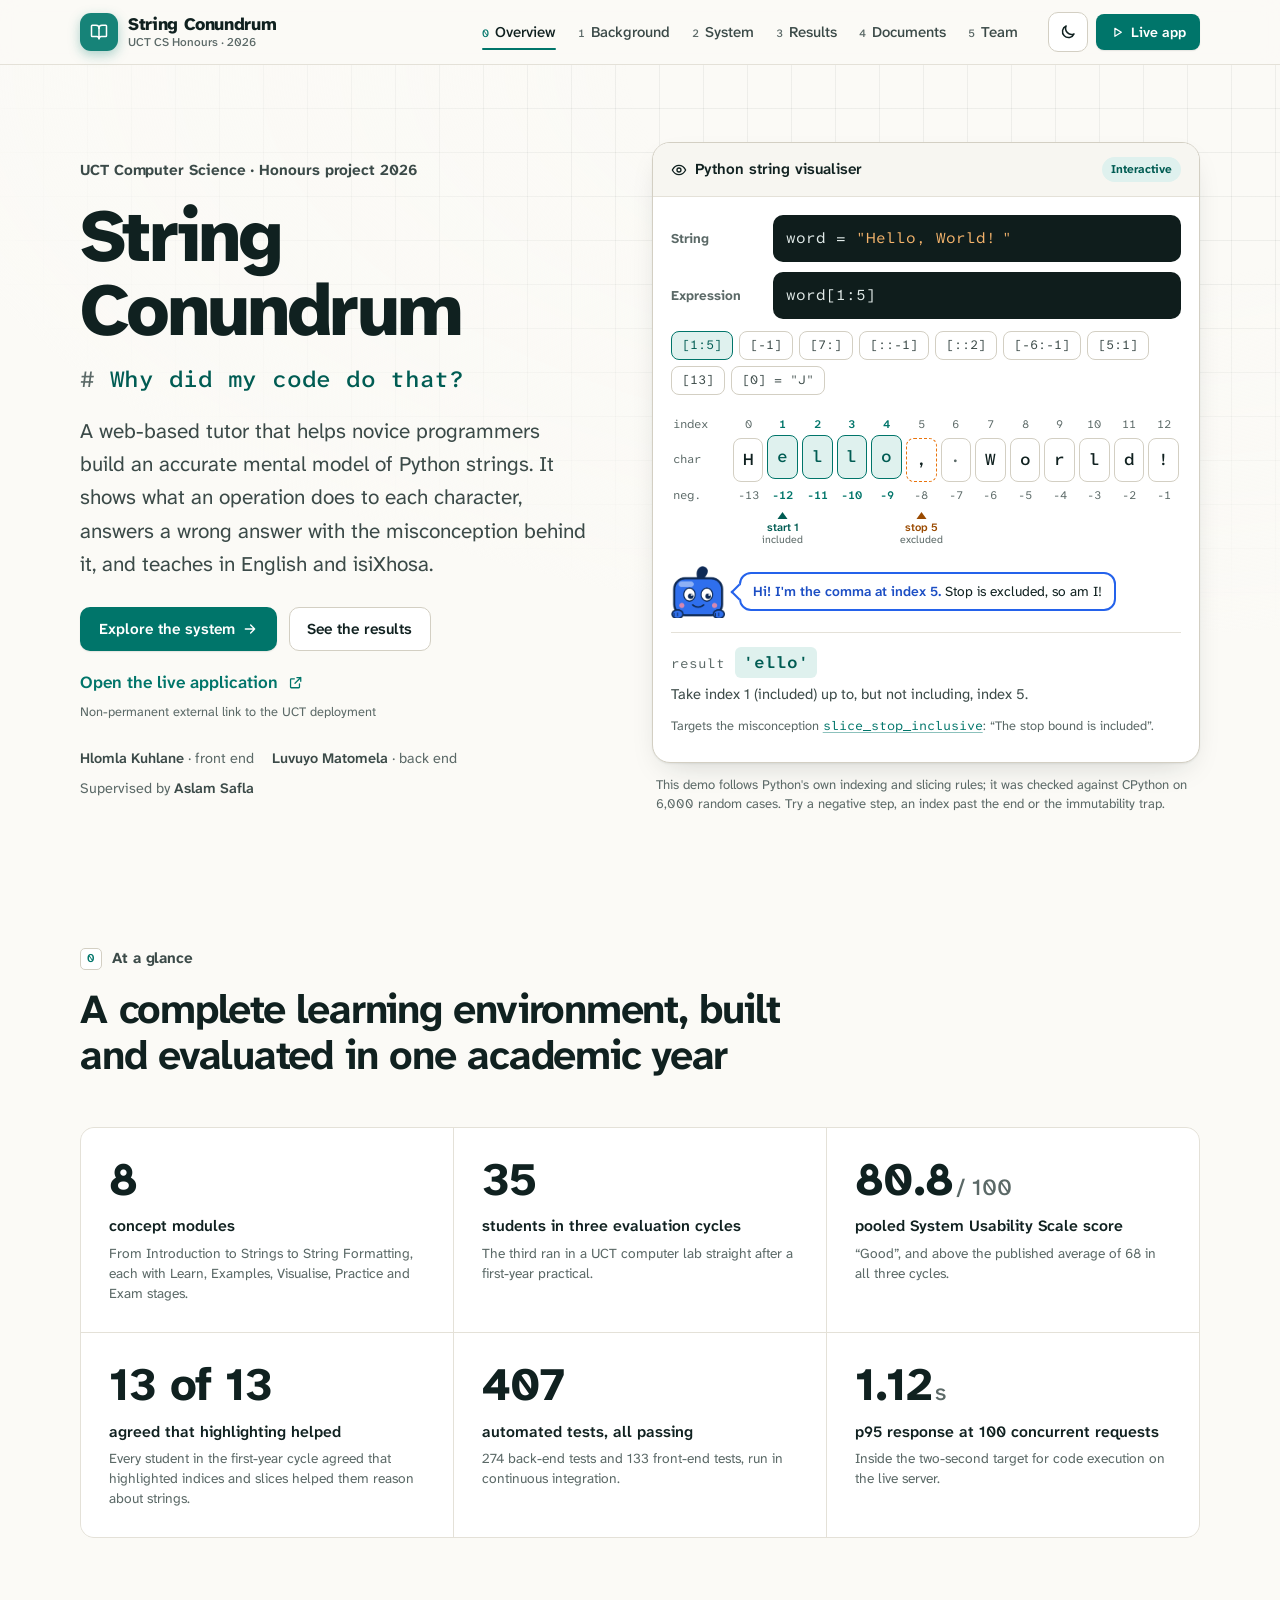
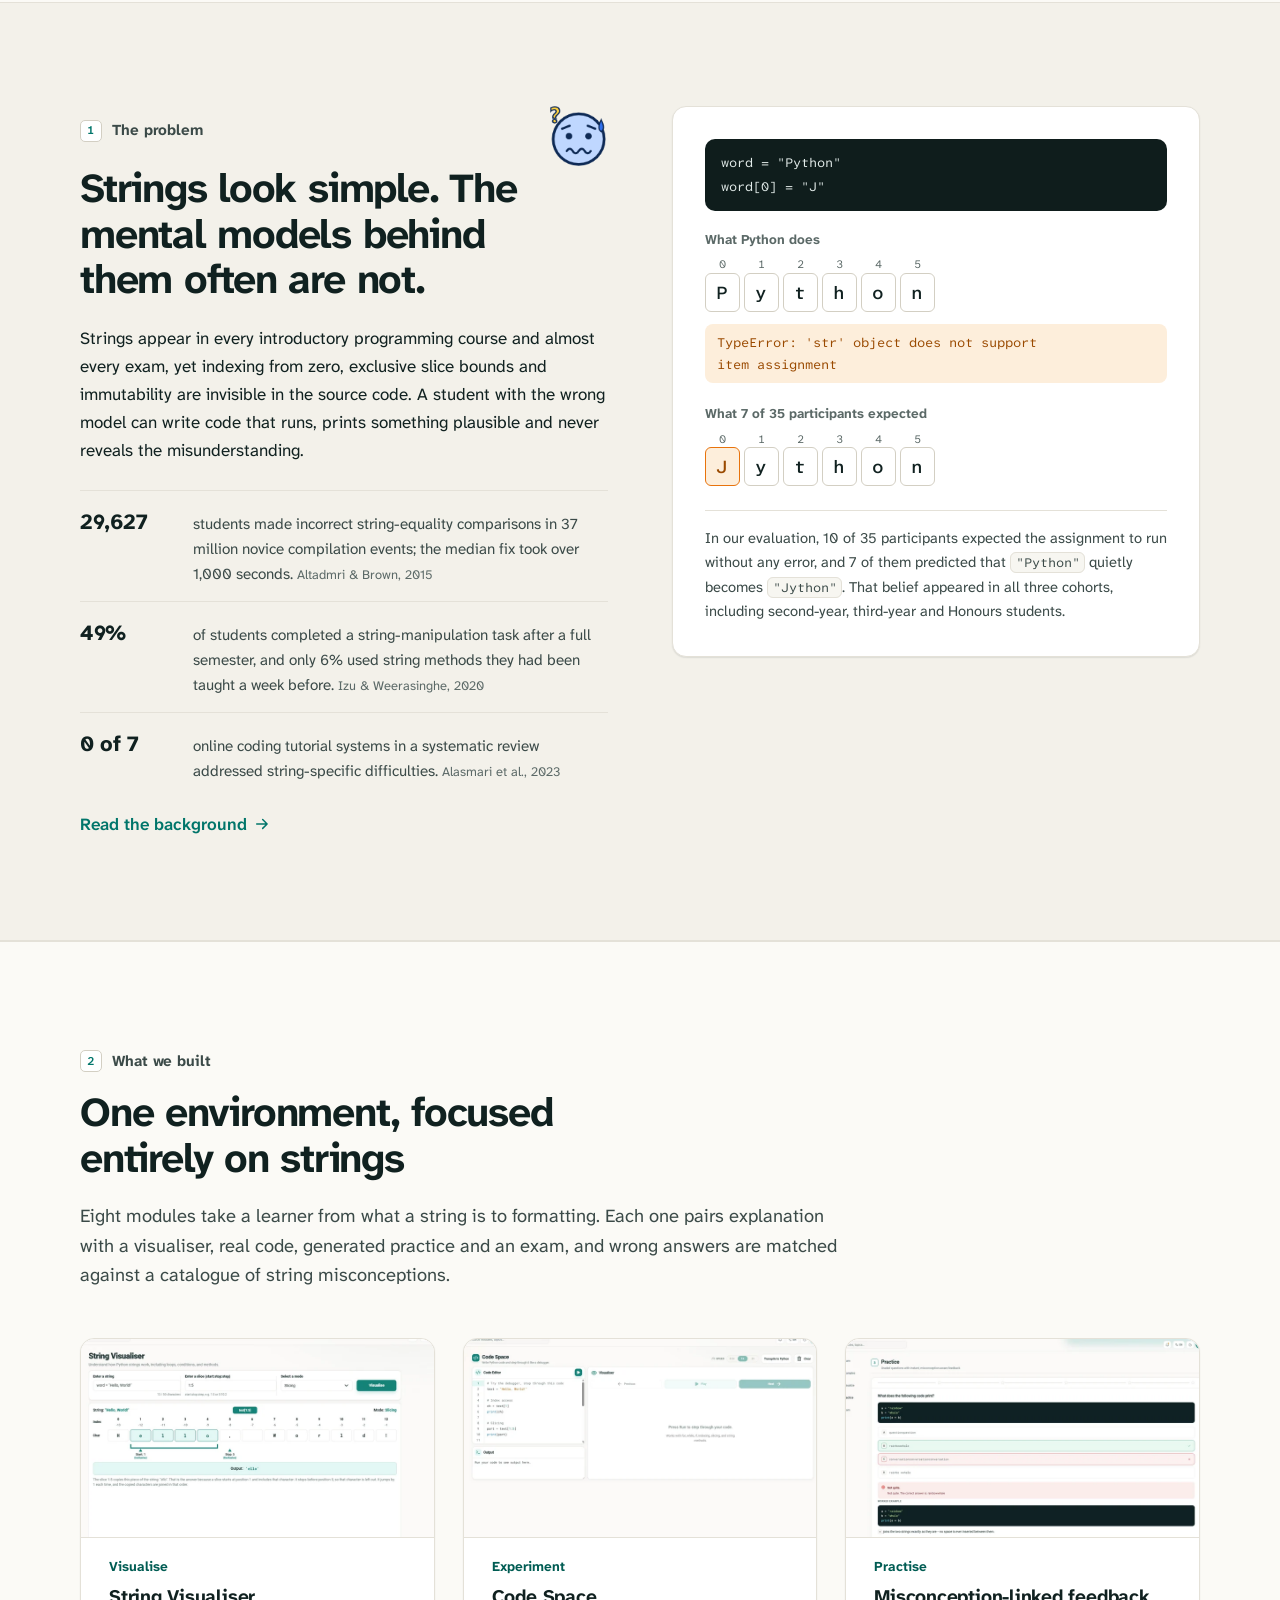
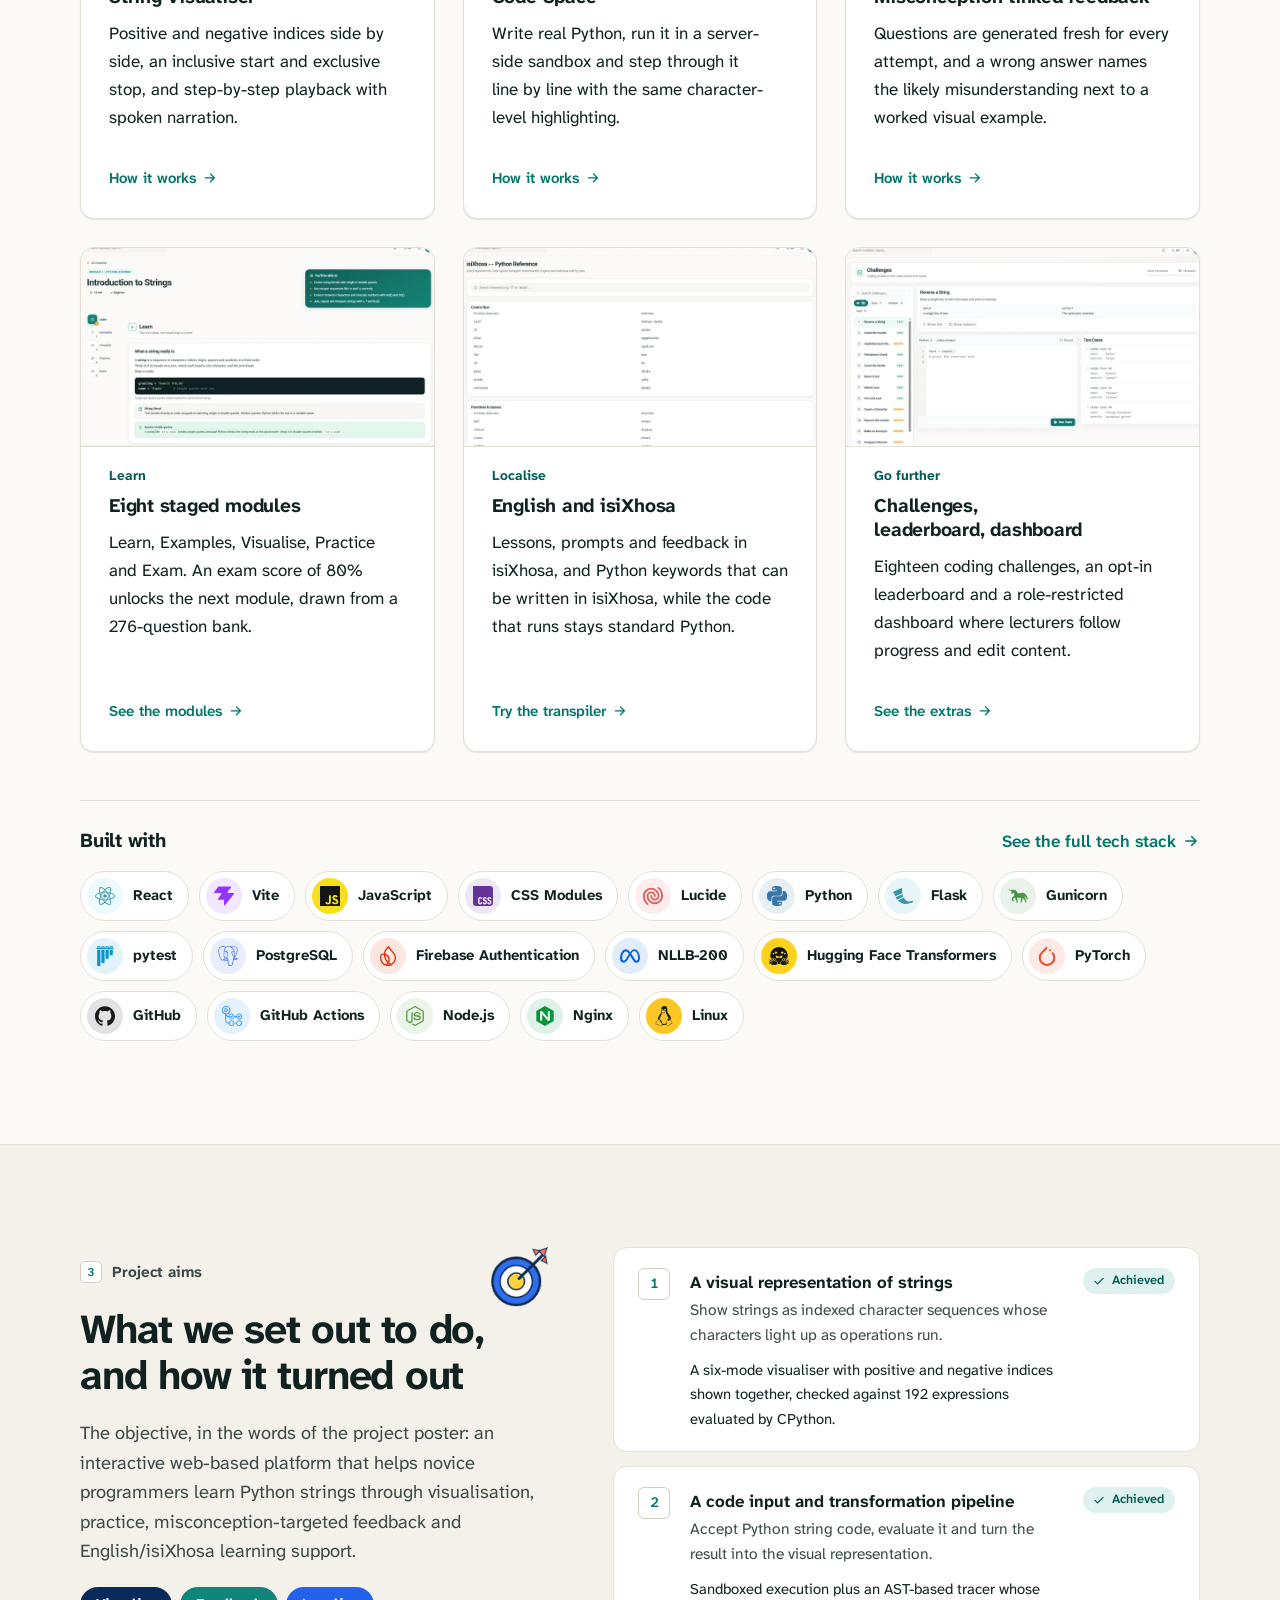
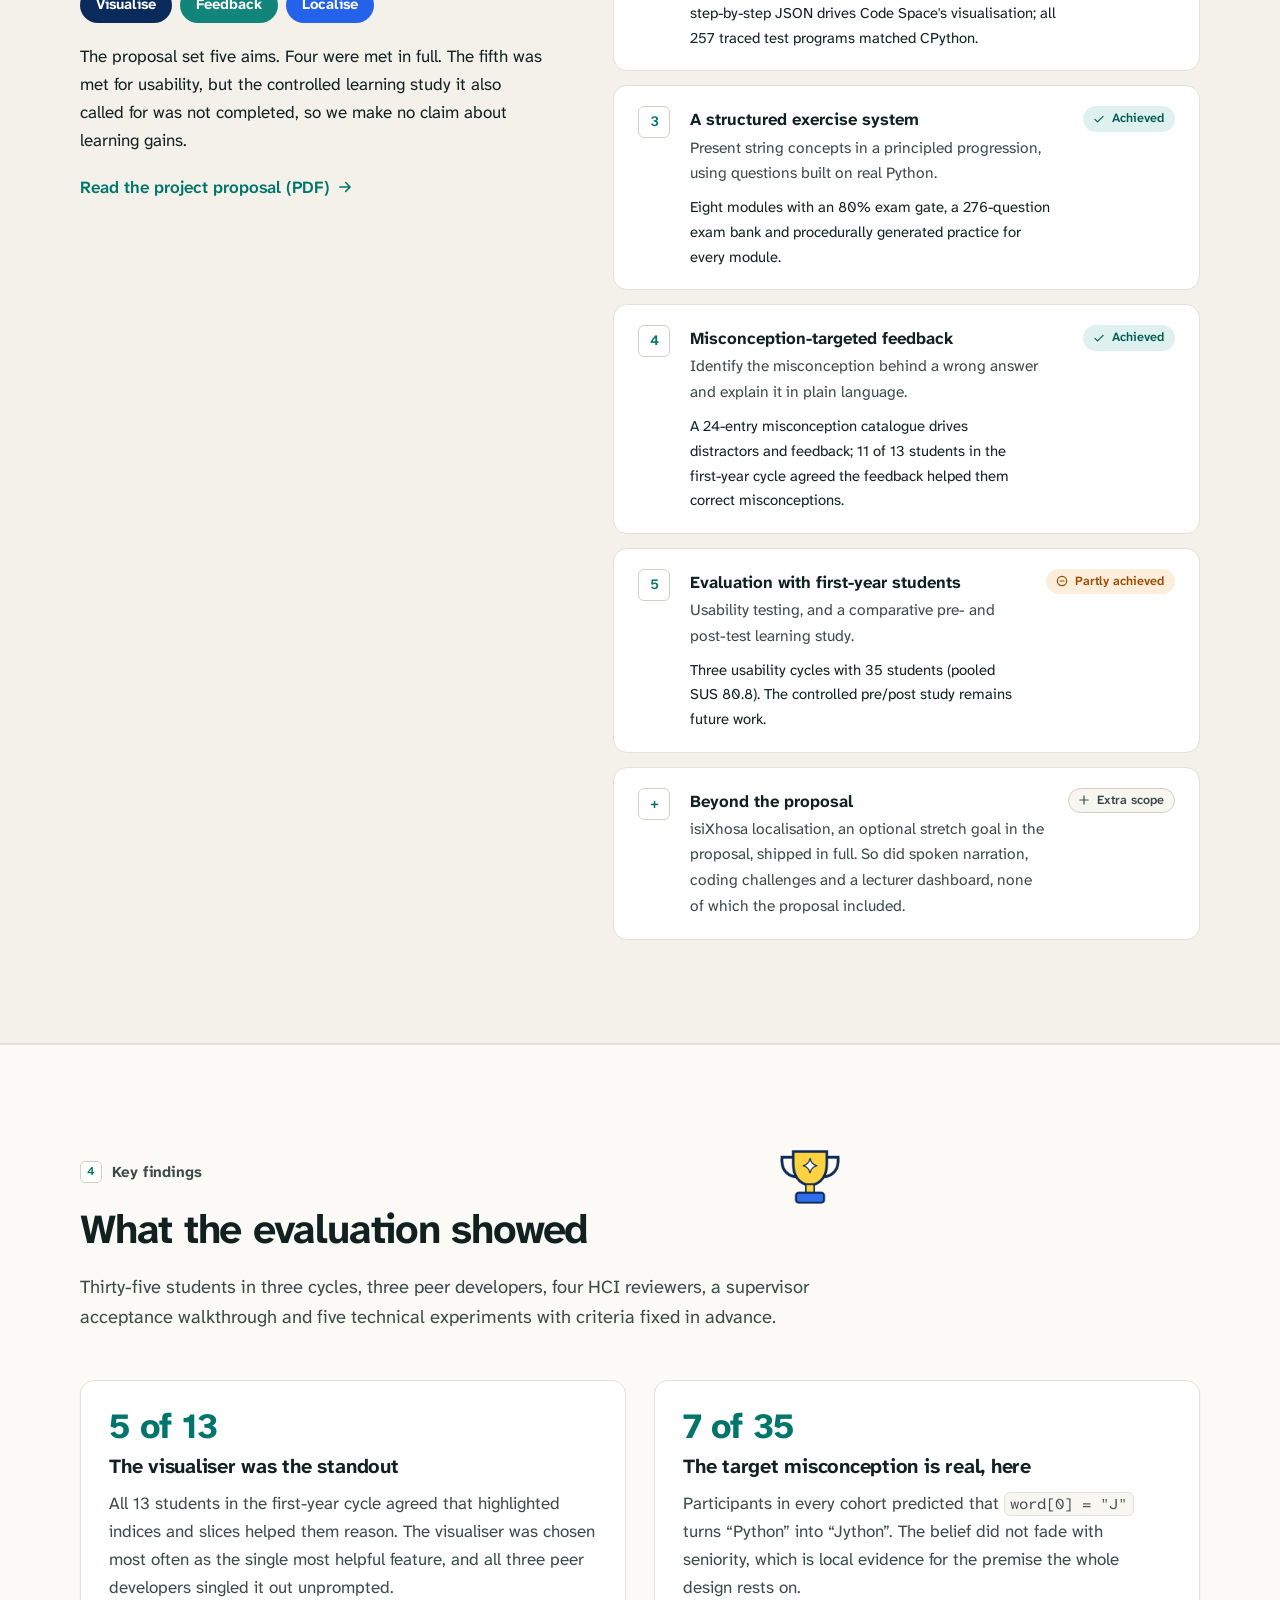
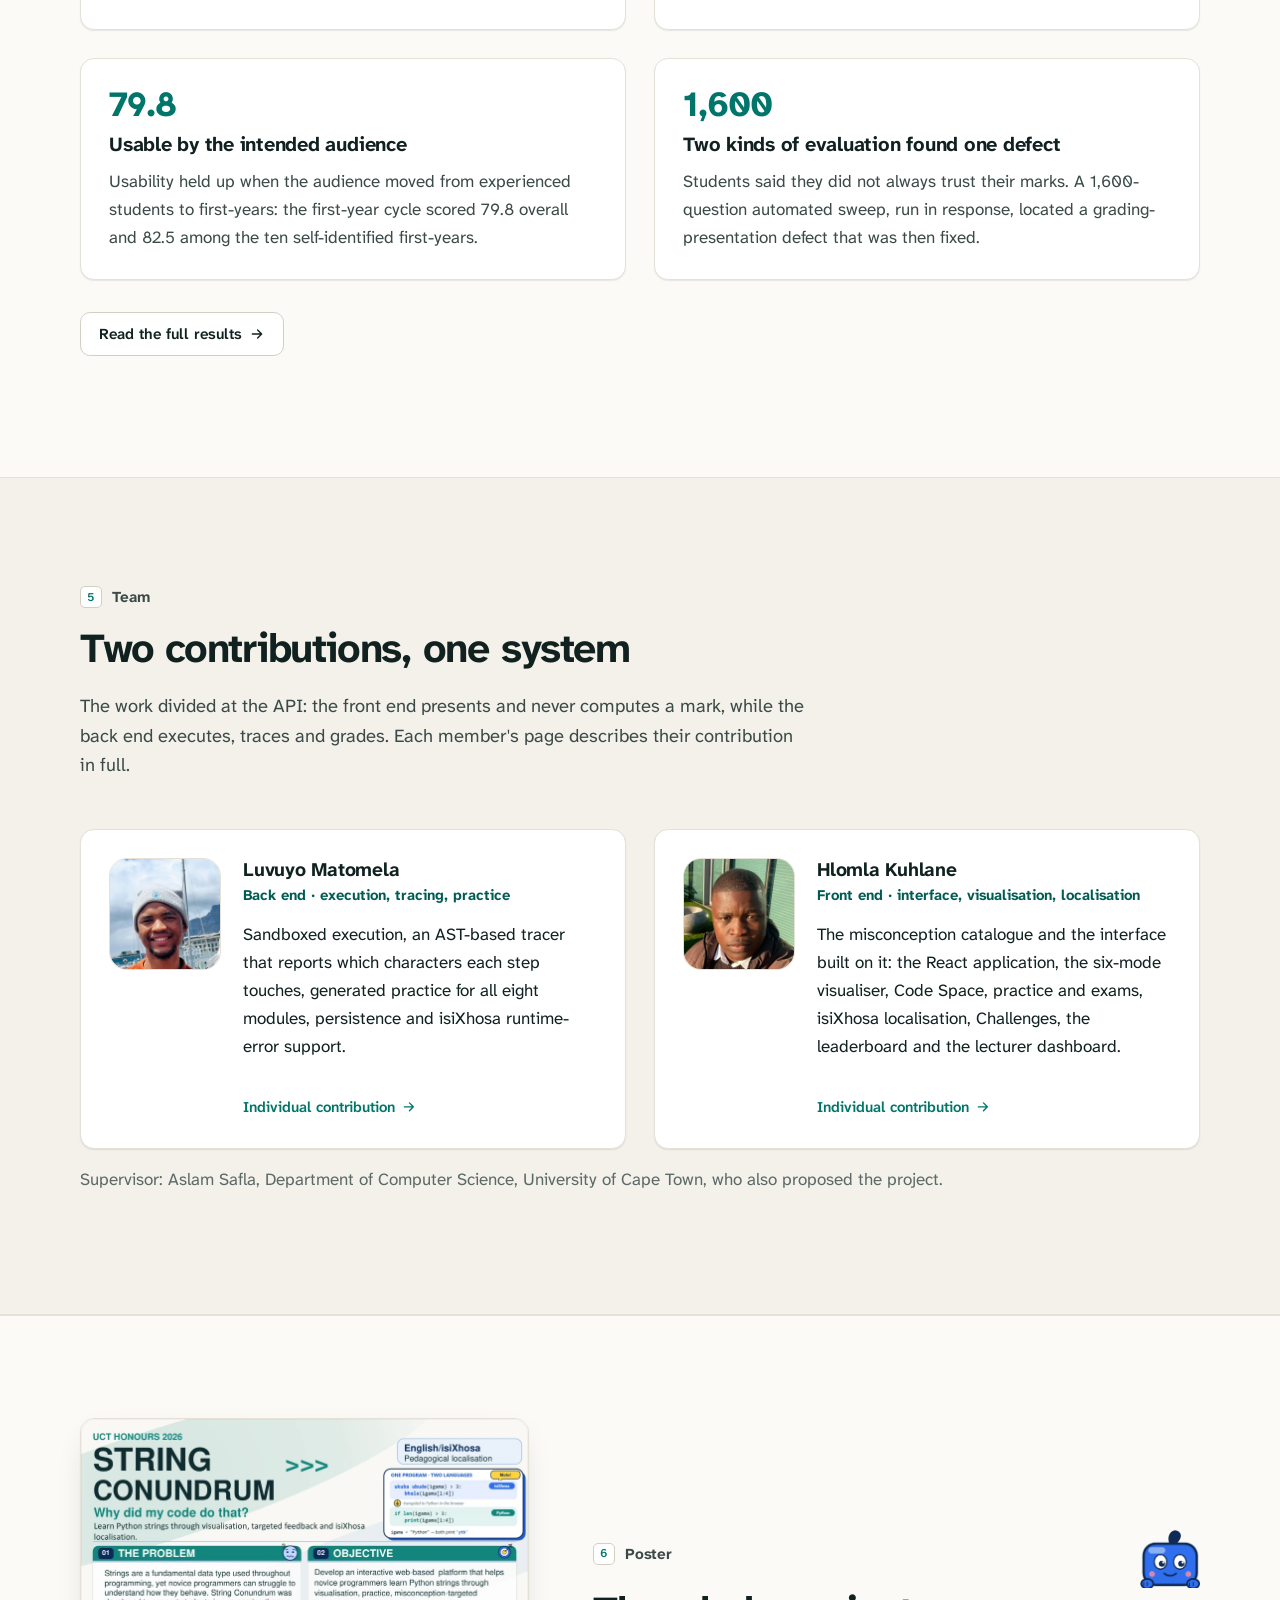
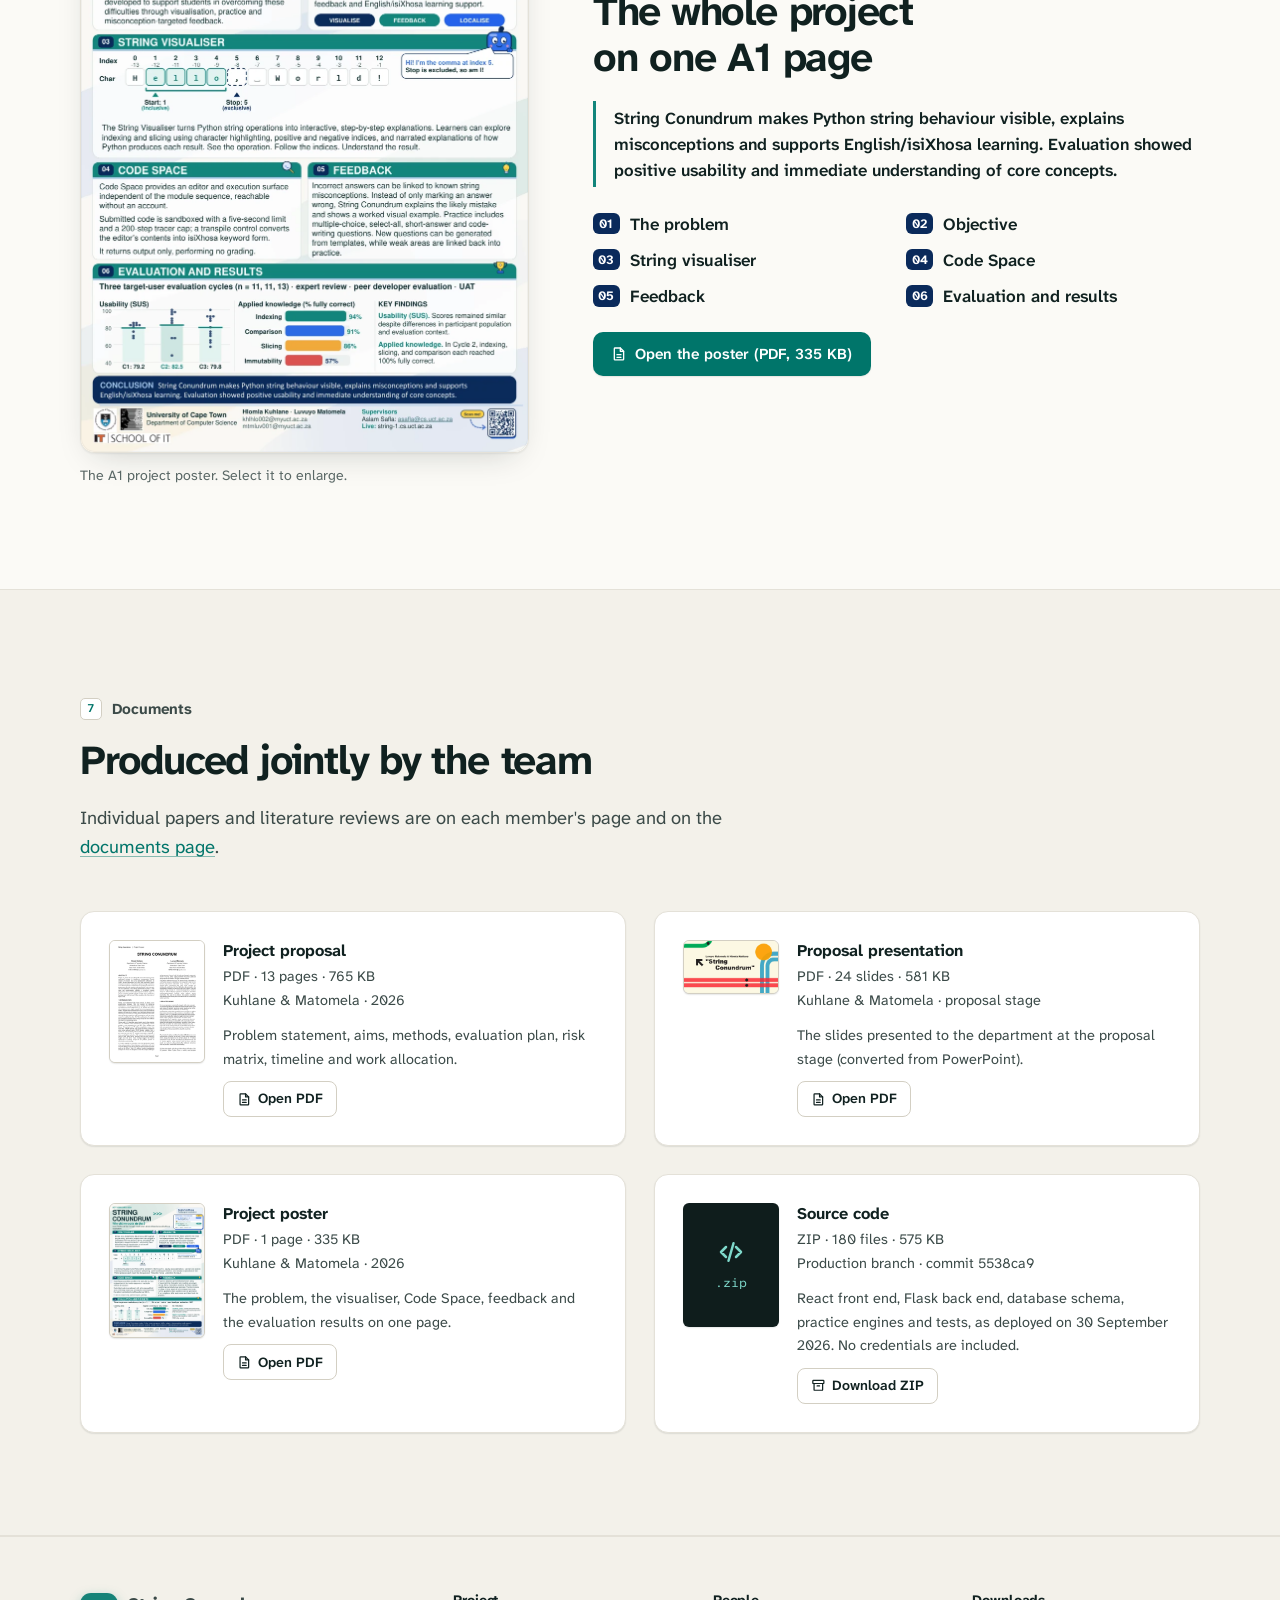
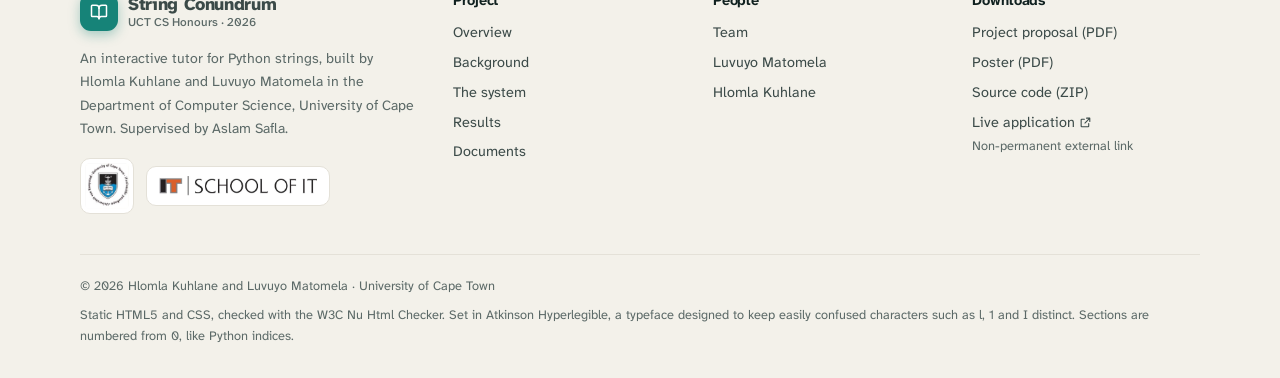
==== commit 450dc68d: "Add tech stack showcase and bring the project poster into the website - System page: replace the tec" ====
--- a/string-conundrum-website/index.html
+++ b/string-conundrum-website/index.html
@@ -58,6 +58,7 @@
     </div>
     <div class="viz-presets" role="group" aria-label="Example expressions"><button type="button" class="chip" data-expr="[1:5]" aria-pressed="true">[1:5]</button><button type="button" class="chip" data-expr="[-1]" aria-pressed="false">[-1]</button><button type="button" class="chip" data-expr="[7:]" aria-pressed="false">[7:]</button><button type="button" class="chip" data-expr="[::-1]" aria-pressed="false">[::-1]</button><button type="button" class="chip" data-expr="[::2]" aria-pressed="false">[::2]</button><button type="button" class="chip" data-expr="[-6:-1]" aria-pressed="false">[-6:-1]</button><button type="button" class="chip" data-expr="[5:1]" aria-pressed="false">[5:1]</button><button type="button" class="chip" data-expr="[13]" aria-pressed="false">[13]</button><button type="button" class="chip" data-expr="[0] = &quot;J&quot;" aria-pressed="false">[0] = &quot;J&quot;</button></div>
     <div class="viz-stage" aria-hidden="true"><div class="viz-grid"><span class="viz-rowlab">index</span><span class="viz-i viz-pos">0</span><span class="viz-i viz-pos is-on">1</span><span class="viz-i viz-pos is-on">2</span><span class="viz-i viz-pos is-on">3</span><span class="viz-i viz-pos is-on">4</span><span class="viz-i viz-pos">5</span><span class="viz-i viz-pos">6</span><span class="viz-i viz-pos">7</span><span class="viz-i viz-pos">8</span><span class="viz-i viz-pos">9</span><span class="viz-i viz-pos">10</span><span class="viz-i viz-pos">11</span><span class="viz-i viz-pos">12</span><span class="viz-rowlab">char</span><span class="viz-c">H</span><span class="viz-c is-on">e</span><span class="viz-c is-on">l</span><span class="viz-c is-on">l</span><span class="viz-c is-on">o</span><span class="viz-c is-stop">,</span><span class="viz-c is-space"></span><span class="viz-c">W</span><span class="viz-c">o</span><span class="viz-c">r</span><span class="viz-c">l</span><span class="viz-c">d</span><span class="viz-c">!</span><span class="viz-rowlab">neg.</span><span class="viz-i viz-neg">-13</span><span class="viz-i viz-neg is-on">-12</span><span class="viz-i viz-neg is-on">-11</span><span class="viz-i viz-neg is-on">-10</span><span class="viz-i viz-neg is-on">-9</span><span class="viz-i viz-neg">-8</span><span class="viz-i viz-neg">-7</span><span class="viz-i viz-neg">-6</span><span class="viz-i viz-neg">-5</span><span class="viz-i viz-neg">-4</span><span class="viz-i viz-neg">-3</span><span class="viz-i viz-neg">-2</span><span class="viz-i viz-neg">-1</span><span class="viz-rowlab"></span><span class="viz-marks" style="grid-column:2 / -1"><span class="viz-mark" style="left:calc((100% + 4px) * 0.11538 - 2px)">start 1<small>included</small></span><span class="viz-mark viz-mark--stop" style="left:calc((100% + 4px) * 0.42308 - 2px)">stop 5<small>excluded</small></span></span></div></div>
+    <div class="viz-buddy" aria-hidden="true"><img src="assets/img/poster/mascot.webp" width="132" height="127" alt=""><p class="viz-bubble"><b>Hi! I'm the comma at index 5.</b> Stop is excluded, so am I!</p></div>
     <div class="viz-out" aria-live="polite">
       <p class="viz-result"><span class="prompt">result</span><span class="val">'ello'</span></p>
       <p class="viz-explain">Take index 1 (included) up to, but not including, index 5.</p>
@@ -90,7 +91,7 @@
 <section class="section section--alt" aria-labelledby="problem-title">
   <div class="wrap split split--top">
     <div>
-      <p class="eyebrow"><span class="idx">1</span>The problem</p>
+      <div class="head-row"><p class="eyebrow"><span class="idx">1</span>The problem</p><img class="sec-icon" src="assets/img/poster/icon-problem.webp" width="75" height="81" alt=""></div>
       <h2 id="problem-title">Strings look simple. The mental models behind them often are not.</h2>
       <p>Strings appear in every introductory programming course and almost every exam, yet indexing from zero, exclusive slice bounds and immutability are invisible in the source code. A student with the wrong model can write code that runs, prints something plausible and never reveals the misunderstanding.</p>
       <ul class="facts">
@@ -163,6 +164,10 @@
         <span class="card-foot">See the extras<svg class="icon" viewBox="0 0 24 24" aria-hidden="true"><path d="M5 12h14M13 6l6 6-6 6"/></svg></span>
       </a>
     </div>
+    <div class="built-with">
+      <div class="built-with-head"><h3>Built with</h3><a class="text-link" href="system.html#stack">See the full tech stack<svg class="icon" viewBox="0 0 24 24" aria-hidden="true"><path d="M5 12h14M13 6l6 6-6 6"/></svg></a></div>
+      <ul class="tech-strip" aria-label="Technologies used"><li class="tech tech--chip" style="--tint-l:#ecfbff;--logo-l:#4599ae;--tint-d:#244248;--logo-d:#61dafb"><span class="tech-logo"><svg viewBox="0 0 24 24" aria-hidden="true"><path d="M14.23 12.004a2.236 2.236 0 0 1-2.235 2.236 2.236 2.236 0 0 1-2.236-2.236 2.236 2.236 0 0 1 2.235-2.236 2.236 2.236 0 0 1 2.236 2.236zm2.648-10.69c-1.346 0-3.107.96-4.888 2.622-1.78-1.653-3.542-2.602-4.887-2.602-.41 0-.783.093-1.106.278-1.375.793-1.683 3.264-.973 6.365C1.98 8.917 0 10.42 0 12.004c0 1.59 1.99 3.097 5.043 4.03-.704 3.113-.39 5.588.988 6.38.32.187.69.275 1.102.275 1.345 0 3.107-.96 4.888-2.624 1.78 1.654 3.542 2.603 4.887 2.603.41 0 .783-.09 1.106-.275 1.374-.792 1.683-3.263.973-6.365C22.02 15.096 24 13.59 24 12.004c0-1.59-1.99-3.097-5.043-4.032.704-3.11.39-5.587-.988-6.38-.318-.184-.688-.277-1.092-.278zm-.005 1.09v.006c.225 0 .406.044.558.127.666.382.955 1.835.73 3.704-.054.46-.142.945-.25 1.44-.96-.236-2.006-.417-3.107-.534-.66-.905-1.345-1.727-2.035-2.447 1.592-1.48 3.087-2.292 4.105-2.295zm-9.77.02c1.012 0 2.514.808 4.11 2.28-.686.72-1.37 1.537-2.02 2.442-1.107.117-2.154.298-3.113.538-.112-.49-.195-.964-.254-1.42-.23-1.868.054-3.32.714-3.707.19-.09.4-.127.563-.132zm4.882 3.05c.455.468.91.992 1.36 1.564-.44-.02-.89-.034-1.345-.034-.46 0-.915.01-1.36.034.44-.572.895-1.096 1.345-1.565zM12 8.1c.74 0 1.477.034 2.202.093.406.582.802 1.203 1.183 1.86.372.64.71 1.29 1.018 1.946-.308.655-.646 1.31-1.013 1.95-.38.66-.773 1.288-1.18 1.87-.728.063-1.466.098-2.21.098-.74 0-1.477-.035-2.202-.093-.406-.582-.802-1.204-1.183-1.86-.372-.64-.71-1.29-1.018-1.946.303-.657.646-1.313 1.013-1.954.38-.66.773-1.286 1.18-1.868.728-.064 1.466-.098 2.21-.098zm-3.635.254c-.24.377-.48.763-.704 1.16-.225.39-.435.782-.635 1.174-.265-.656-.49-1.31-.676-1.947.64-.15 1.315-.283 2.015-.386zm7.26 0c.695.103 1.365.23 2.006.387-.18.632-.405 1.282-.66 1.933-.2-.39-.41-.783-.64-1.174-.225-.392-.465-.774-.705-1.146zm3.063.675c.484.15.944.317 1.375.498 1.732.74 2.852 1.708 2.852 2.476-.005.768-1.125 1.74-2.857 2.475-.42.18-.88.342-1.355.493-.28-.958-.646-1.956-1.1-2.98.45-1.017.81-2.01 1.085-2.964zm-13.395.004c.278.96.645 1.957 1.1 2.98-.45 1.017-.812 2.01-1.086 2.964-.484-.15-.944-.318-1.37-.5-1.732-.737-2.852-1.706-2.852-2.474 0-.768 1.12-1.742 2.852-2.476.42-.18.88-.342 1.356-.494zm11.678 4.28c.265.657.49 1.312.676 1.948-.64.157-1.316.29-2.016.39.24-.375.48-.762.705-1.158.225-.39.435-.788.636-1.18zm-9.945.02c.2.392.41.783.64 1.175.23.39.465.772.705 1.143-.695-.102-1.365-.23-2.006-.386.18-.63.406-1.282.66-1.933zM17.92 16.32c.112.493.2.968.254 1.423.23 1.868-.054 3.32-.714 3.708-.147.09-.338.128-.563.128-1.012 0-2.514-.807-4.11-2.28.686-.72 1.37-1.536 2.02-2.44 1.107-.118 2.154-.3 3.113-.54zm-11.83.01c.96.234 2.006.415 3.107.532.66.905 1.345 1.727 2.035 2.446-1.595 1.483-3.092 2.295-4.11 2.295-.22-.005-.406-.05-.553-.132-.666-.38-.955-1.834-.73-3.703.054-.46.142-.944.25-1.438zm4.56.64c.44.02.89.034 1.345.034.46 0 .915-.01 1.36-.034-.44.572-.895 1.095-1.345 1.565-.455-.47-.91-.993-1.36-1.565z"/></svg></span><span class="tech-name">React</span></li><li class="tech tech--chip" style="--tint-l:#f2e7ff;--logo-l:#9135ff;--tint-d:#2e2149;--logo-d:#963fff"><span class="tech-logo"><svg viewBox="0 0 24 24" aria-hidden="true"><path d="M13.056 23.238a.57.57 0 0 1-1.02-.355v-5.202c0-.63-.512-1.143-1.144-1.143H5.148a.57.57 0 0 1-.464-.903l3.777-5.29c.54-.753 0-1.804-.93-1.804H.57a.574.574 0 0 1-.543-.746.6.6 0 0 1 .08-.157L5.008.78a.57.57 0 0 1 .467-.24h14.589a.57.57 0 0 1 .466.903l-3.778 5.29c-.54.755 0 1.806.93 1.806h5.745c.238 0 .424.138.513.322a.56.56 0 0 1-.063.603z"/></svg></span><span class="tech-name">Vite</span></li><li class="tech tech--chip" style="--tint-l:#f7df1e;--logo-l:#151515;--tint-d:#f7df1e;--logo-d:#151515"><span class="tech-logo"><svg viewBox="0 0 24 24" aria-hidden="true"><path d="M0 0h24v24H0V0zm22.034 18.276c-.175-1.095-.888-2.015-3.003-2.873-.736-.345-1.554-.585-1.797-1.14-.091-.33-.105-.51-.046-.705.15-.646.915-.84 1.515-.66.39.12.75.42.976.9 1.034-.676 1.034-.676 1.755-1.125-.27-.42-.404-.601-.586-.78-.63-.705-1.469-1.065-2.834-1.034l-.705.089c-.676.165-1.32.525-1.71 1.005-1.14 1.291-.811 3.541.569 4.471 1.365 1.02 3.361 1.244 3.616 2.205.24 1.17-.87 1.545-1.966 1.41-.811-.18-1.26-.586-1.755-1.336l-1.83 1.051c.21.48.45.689.81 1.109 1.74 1.756 6.09 1.666 6.871-1.004.029-.09.24-.705.074-1.65l.046.067zm-8.983-7.245h-2.248c0 1.938-.009 3.864-.009 5.805 0 1.232.063 2.363-.138 2.711-.33.689-1.18.601-1.566.48-.396-.196-.597-.466-.83-.855-.063-.105-.11-.196-.127-.196l-1.825 1.125c.305.63.75 1.172 1.324 1.517.855.51 2.004.675 3.207.405.783-.226 1.458-.691 1.811-1.411.51-.93.402-2.07.397-3.346.012-2.054 0-4.109 0-6.179l.004-.056z"/></svg></span><span class="tech-name">JavaScript</span></li><li class="tech tech--chip" style="--tint-l:#ede7f3;--logo-l:#663399;--tint-d:#252134;--logo-d:#855cad"><span class="tech-logo"><svg viewBox="0 0 24 24" aria-hidden="true"><path d="M0 0v20.16A3.84 3.84 0 0 0 3.84 24h16.32A3.84 3.84 0 0 0 24 20.16V3.84A3.84 3.84 0 0 0 20.16 0Zm14.256 13.08c1.56 0 2.28 1.08 2.304 2.64h-1.608c.024-.288-.048-.6-.144-.84-.096-.192-.288-.264-.552-.264-.456 0-.696.264-.696.84-.024.576.288.888.768 1.08.72.288 1.608.744 1.92 1.296q.432.648.432 1.656c0 1.608-.912 2.592-2.496 2.592-1.656 0-2.4-1.032-2.424-2.688h1.68c0 .792.264 1.176.792 1.176.264 0 .456-.072.552-.24.192-.312.24-1.176-.048-1.512-.312-.408-.912-.6-1.32-.816q-.828-.396-1.224-.936c-.24-.36-.36-.888-.36-1.536 0-1.44.936-2.472 2.424-2.448m5.4 0c1.584 0 2.304 1.08 2.328 2.64h-1.608c0-.288-.048-.6-.168-.84-.096-.192-.264-.264-.528-.264-.48 0-.72.264-.72.84s.288.888.792 1.08c.696.288 1.608.744 1.92 1.296.264.432.408.984.408 1.656.024 1.608-.888 2.592-2.472 2.592-1.68 0-2.424-1.056-2.448-2.688h1.68c0 .744.264 1.176.792 1.176.264 0 .456-.072.552-.24.216-.312.264-1.176-.048-1.512-.288-.408-.888-.6-1.32-.816-.552-.264-.96-.576-1.2-.936s-.36-.888-.36-1.536c-.024-1.44.912-2.472 2.4-2.448m-11.031.018c.711-.006 1.419.198 1.839.63.432.432.672 1.128.648 1.992H9.336c.024-.456-.096-.792-.432-.96-.312-.144-.768-.048-.888.24-.12.264-.192.576-.168.864v3.504c0 .744.264 1.128.768 1.128a.65.65 0 0 0 .552-.264c.168-.24.192-.552.168-.84h1.776c.096 1.632-.984 2.712-2.568 2.688-1.536 0-2.496-.864-2.472-2.472v-4.032c0-.816.24-1.44.696-1.848.432-.408 1.146-.624 1.857-.63"/></svg></span><span class="tech-name">CSS Modules</span></li><li class="tech tech--chip" style="--tint-l:#feeded;--logo-l:#de5e5e;--tint-d:#422b2a;--logo-d:#f56565"><span class="tech-logo"><svg viewBox="0 0 24 24" aria-hidden="true"><path d="M18.483 1.123a1.09 1.09 0 0 0-.752.362 1.09 1.09 0 0 0 .088 1.54 11.956 11.956 0 0 1 4 8.946 7.62 7.62 0 0 1-7.637 7.636 7.62 7.62 0 0 1-7.637-7.636 3.255 3.255 0 0 1 3.273-3.273c1.82 0 3.273 1.45 3.273 3.273a1.09 1.09 0 0 0 1.09 1.09 1.09 1.09 0 0 0 1.092-1.09c0-3-2.455-5.455-5.455-5.455s-5.454 2.455-5.454 5.455c0 5.408 4.408 9.818 9.818 9.818 5.41 0 9.818-4.41 9.818-9.818A14.16 14.16 0 0 0 19.272 1.4a1.09 1.09 0 0 0-.789-.277ZM9.818 2.15C4.408 2.151 0 6.561 0 11.97a14.16 14.16 0 0 0 4.8 10.637 1.09 1.09 0 0 0 1.54-.096 1.09 1.09 0 0 0-.095-1.54 11.957 11.957 0 0 1-4.063-9 7.62 7.62 0 0 1 7.636-7.637 7.62 7.62 0 0 1 7.637 7.636 3.256 3.256 0 0 1-3.273 3.273 3.256 3.256 0 0 1-3.273-3.273 1.09 1.09 0 0 0-1.09-1.09 1.09 1.09 0 0 0-1.092 1.09c0 3 2.455 5.455 5.455 5.455s5.454-2.455 5.454-5.455c0-5.408-4.408-9.818-9.818-9.818z"/></svg></span><span class="tech-name">Lucide</span></li><li class="tech tech--chip" style="--tint-l:#e7eff5;--logo-l:#3776ab;--tint-d:#1c2e38;--logo-d:#417daf"><span class="tech-logo"><svg viewBox="0 0 24 24" aria-hidden="true"><path d="M14.25.18l.9.2.73.26.59.3.45.32.34.34.25.34.16.33.1.3.04.26.02.2-.01.13V8.5l-.05.63-.13.55-.21.46-.26.38-.3.31-.33.25-.35.19-.35.14-.33.1-.3.07-.26.04-.21.02H8.77l-.69.05-.59.14-.5.22-.41.27-.33.32-.27.35-.2.36-.15.37-.1.35-.07.32-.04.27-.02.21v3.06H3.17l-.21-.03-.28-.07-.32-.12-.35-.18-.36-.26-.36-.36-.35-.46-.32-.59-.28-.73-.21-.88-.14-1.05-.05-1.23.06-1.22.16-1.04.24-.87.32-.71.36-.57.4-.44.42-.33.42-.24.4-.16.36-.1.32-.05.24-.01h.16l.06.01h8.16v-.83H6.18l-.01-2.75-.02-.37.05-.34.11-.31.17-.28.25-.26.31-.23.38-.2.44-.18.51-.15.58-.12.64-.1.71-.06.77-.04.84-.02 1.27.05zm-6.3 1.98l-.23.33-.08.41.08.41.23.34.33.22.41.09.41-.09.33-.22.23-.34.08-.41-.08-.41-.23-.33-.33-.22-.41-.09-.41.09zm13.09 3.95l.28.06.32.12.35.18.36.27.36.35.35.47.32.59.28.73.21.88.14 1.04.05 1.23-.06 1.23-.16 1.04-.24.86-.32.71-.36.57-.4.45-.42.33-.42.24-.4.16-.36.09-.32.05-.24.02-.16-.01h-8.22v.82h5.84l.01 2.76.02.36-.05.34-.11.31-.17.29-.25.25-.31.24-.38.2-.44.17-.51.15-.58.13-.64.09-.71.07-.77.04-.84.01-1.27-.04-1.07-.14-.9-.2-.73-.25-.59-.3-.45-.33-.34-.34-.25-.34-.16-.33-.1-.3-.04-.25-.02-.2.01-.13v-5.34l.05-.64.13-.54.21-.46.26-.38.3-.32.33-.24.35-.2.35-.14.33-.1.3-.06.26-.04.21-.02.13-.01h5.84l.69-.05.59-.14.5-.21.41-.28.33-.32.27-.35.2-.36.15-.36.1-.35.07-.32.04-.28.02-.21V6.07h2.09l.14.01zm-6.47 14.25l-.23.33-.08.41.08.41.23.33.33.23.41.08.41-.08.33-.23.23-.33.08-.41-.08-.41-.23-.33-.33-.23-.41-.08-.41.08z"/></svg></span><span class="tech-name">Python</span></li><li class="tech tech--chip" style="--tint-l:#e7f5f8;--logo-l:#3596ab;--tint-d:#1d393d;--logo-d:#3babc3"><span class="tech-logo"><svg viewBox="0 0 24 24" aria-hidden="true"><path d="M10.773 2.878c-.013 1.434.322 4.624.445 5.734l-8.558 3.83c-.56-.959-.98-2.304-1.237-3.38l-.06.027c-.205.09-.406.053-.494-.088l-.011-.018-.82-1.506c-.058-.105-.05-.252.024-.392a.78.78 0 0 1 .358-.331l9.824-4.207c.146-.064.299-.063.4.004.106.062.127.128.13.327Zm.68 7c.523 1.97.675 2.412.832 2.818l-7.263 3.7a19.35 19.35 0 0 1-1.81-2.83l8.24-3.689Zm12.432 8.786h.003c.283.402-.047.657-.153.698l-.947.37c.037.125.035.319-.217.414l-.736.287c-.229.09-.398-.059-.42-.2l-.025-.125c-4.427 1.784-7.94 1.685-10.696.647-1.981-.745-3.576-1.983-4.846-3.379l6.948-3.54c.721 1.431 1.586 2.454 2.509 3.178 2.086 1.638 4.415 1.712 5.793 1.563l-.047-.233c-.015-.077.007-.135.086-.165l.734-.288a.302.302 0 0 1 .342.086l.748-.288a.306.306 0 0 1 .341.086l.583.89Z"/></svg></span><span class="tech-name">Flask</span></li><li class="tech tech--chip" style="--tint-l:#e9f3e9;--logo-l:#499848;--tint-d:#1f3524;--logo-d:#499848"><span class="tech-logo"><svg viewBox="0 0 24 24" aria-hidden="true"><path d="M10.145 20.014c-.266-.085-.267-.122-.022-.865.244-.743.132-1.432-.32-1.974-.617-.737-.914-1.366-1.009-2.135-.08-.66-.107-.713-.376-.764-.18-.035-.43.034-1.023.281-.864.36-1.07.52-1.273.98-.108.242-.12.387-.06.667.075.342.378.892.494.893.03 0 .196.114.368.252.287.23.307.27.225.458-.176.408-.595.902-.764.902-.095 0-.482-.272-.91-.637-.836-.717-.872-.79-.96-1.965-.1-1.403.244-2.058 1.78-3.375l.964-.827.062-.5c.063-.518-.026-1.748-.177-2.427-.09-.4-.382-.783-.66-.86-.303-.084-.48.09-.712.694-.25.654-.486.882-.92.882-.27 0-.52-.173-.694-.477C4.033 9 3.96 7.691 4.035 7.002c.036-.33.038-.666.005-.745-.054-.128-.52-.405-1.62-.962a4.343 4.343 0 0 1-.518-.303 3.053 3.053 0 0 0-.49-.267C.994 4.54-.095 3.903.007 3.903c.193 0 1.01.252 1.446.445.266.118.52.215.565.215.045 0 .558.165 1.14.366.58.202 1.111.367 1.18.367.16 0 .185-.14.134-.746-.024-.275-.023-.5.002-.5s.132.053.238.118c.324.198 1.02.32 1.84.32.783.002 1.806.157 2.196.335.56.254 1.211 1.05 2.036 2.49.574 1.002 1.19 1.426 2.073 1.427.357 0 1.31-.147 2.6-.4 1.063-.21 2.467-.259 3.012-.103.665.19 1.545.7 2.27 1.314.68.576.786.704 1.204 1.468.5.912 1.05 2.207 1.54 3.622.07.202.216.54.326.753.294.568.28.603-.255.603-.58 0-.853-.092-1.233-.415-.365-.31-.46-.5-1.032-2.05-.292-.796-.577-1.273-.76-1.273-.124 0-.376.852-.376 1.273 0 .3.187.702.67 1.447.788 1.21 1.202 2.922 1.036 4.28l-.07.586-.526.022c-.825.034-.817.046-.817-1.135 0-1.257-.085-1.529-.64-2.035-.23-.21-.748-.81-1.149-1.33-.402-.52-.786-.946-.854-.946-.158 0-.236.428-.244 1.332-.006.595-.03.696-.205.88-.476.497-.81 1.403-1.016 2.754-.046.3-.085.355-.279.398-.285.064-1.075.075-1.143.015-.059-.05.044-.863.278-2.19.088-.504.185-1.18.214-1.503.053-.574-.065-1.65-.204-1.867-.058-.09-.353-.11-1.732-.116-.915-.003-1.918-.033-2.23-.066l-.565-.06v.25c0 .27.07.506.53 1.822.162.464.397 1.17.523 1.57l.227.728-.192.592a6.11 6.11 0 0 1-.348.867c-.152.266-.17.274-.595.27a2.97 2.97 0 0 1-.677-.083z"/></svg></span><span class="tech-name">Gunicorn</span></li><li class="tech tech--chip" style="--tint-l:#e2f3fb;--logo-l:#0b92c9;--tint-d:#133642;--logo-d:#0a9edc"><span class="tech-logo"><svg viewBox="0 0 24 24" aria-hidden="true"><path d="M2.6152 0v.8867h3.8399V0zm5.0215 0v.8867h3.8418V0zm4.957 0v.8867h3.8418V0zm4.9356 0v.8867h3.8418V0zM2.4473 1.8945a.935.935 0 0 0-.9356.9356c0 .517.4185.9375.9356.9375h19.1054c.5171 0 .9356-.4204.9356-.9375a.935.935 0 0 0-.9356-.9356zm.168 2.8477V24H6.455V4.7422zm5.0214 0V20.543h3.8418V4.7422zm4.957 0V15.291h3.8497V4.7422zm4.9356 0v6.4941h3.8418V4.7422z"/></svg></span><span class="tech-name">pytest</span></li><li class="tech tech--chip" style="--tint-l:#e8edfb;--logo-l:#4169e1;--tint-d:#1e2b43;--logo-d:#4a70e2"><span class="tech-logo"><svg viewBox="0 0 24 24" aria-hidden="true"><path d="M23.5594 14.7228a.5269.5269 0 0 0-.0563-.1191c-.139-.2632-.4768-.3418-1.0074-.2321-1.6533.3411-2.2935.1312-2.5256-.0191 1.342-2.0482 2.445-4.522 3.0411-6.8297.2714-1.0507.7982-3.5237.1222-4.7316a1.5641 1.5641 0 0 0-.1509-.235C21.6931.9086 19.8007.0248 17.5099.0005c-1.4947-.0158-2.7705.3461-3.1161.4794a9.449 9.449 0 0 0-.5159-.0816 8.044 8.044 0 0 0-1.3114-.1278c-1.1822-.0184-2.2038.2642-3.0498.8406-.8573-.3211-4.7888-1.645-7.2219.0788C.9359 2.1526.3086 3.8733.4302 6.3043c.0409.818.5069 3.334 1.2423 5.7436.4598 1.5065.9387 2.7019 1.4334 3.582.553.9942 1.1259 1.5933 1.7143 1.7895.4474.1491 1.1327.1441 1.8581-.7279.8012-.9635 1.5903-1.8258 1.9446-2.2069.4351.2355.9064.3625 1.39.3772a.0569.0569 0 0 0 .0004.0041 11.0312 11.0312 0 0 0-.2472.3054c-.3389.4302-.4094.5197-1.5002.7443-.3102.064-1.1344.2339-1.1464.8115-.0025.1224.0329.2309.0919.3268.2269.4231.9216.6097 1.015.6331 1.3345.3335 2.5044.092 3.3714-.6787-.017 2.231.0775 4.4174.3454 5.0874.2212.5529.7618 1.9045 2.4692 1.9043.2505 0 .5263-.0291.8296-.0941 1.7819-.3821 2.5557-1.1696 2.855-2.9059.1503-.8707.4016-2.8753.5388-4.1012.0169-.0703.0357-.1207.057-.1362.0007-.0005.0697-.0471.4272.0307a.3673.3673 0 0 0 .0443.0068l.2539.0223.0149.001c.8468.0384 1.9114-.1426 2.5312-.4308.6438-.2988 1.8057-1.0323 1.5951-1.6698zM2.371 11.8765c-.7435-2.4358-1.1779-4.8851-1.2123-5.5719-.1086-2.1714.4171-3.6829 1.5623-4.4927 1.8367-1.2986 4.8398-.5408 6.108-.13-.0032.0032-.0066.0061-.0098.0094-2.0238 2.044-1.9758 5.536-1.9708 5.7495-.0002.0823.0066.1989.0162.3593.0348.5873.0996 1.6804-.0735 2.9184-.1609 1.1504.1937 2.2764.9728 3.0892.0806.0841.1648.1631.2518.2374-.3468.3714-1.1004 1.1926-1.9025 2.1576-.5677.6825-.9597.5517-1.0886.5087-.3919-.1307-.813-.5871-1.2381-1.3223-.4796-.839-.9635-2.0317-1.4155-3.5126zm6.0072 5.0871c-.1711-.0428-.3271-.1132-.4322-.1772.0889-.0394.2374-.0902.4833-.1409 1.2833-.2641 1.4815-.4506 1.9143-1.0002.0992-.126.2116-.2687.3673-.4426a.3549.3549 0 0 0 .0737-.1298c.1708-.1513.2724-.1099.4369-.0417.156.0646.3078.26.3695.4752.0291.1016.0619.2945-.0452.4444-.9043 1.2658-2.2216 1.2494-3.1676 1.0128zm2.094-3.988-.0525.141c-.133.3566-.2567.6881-.3334 1.003-.6674-.0021-1.3168-.2872-1.8105-.8024-.6279-.6551-.9131-1.5664-.7825-2.5004.1828-1.3079.1153-2.4468.079-3.0586-.005-.0857-.0095-.1607-.0122-.2199.2957-.2621 1.6659-.9962 2.6429-.7724.4459.1022.7176.4057.8305.928.5846 2.7038.0774 3.8307-.3302 4.7363-.084.1866-.1633.3629-.2311.5454zm7.3637 4.5725c-.0169.1768-.0358.376-.0618.5959l-.146.4383a.3547.3547 0 0 0-.0182.1077c-.0059.4747-.054.6489-.115.8693-.0634.2292-.1353.4891-.1794 1.0575-.11 1.4143-.8782 2.2267-2.4172 2.5565-1.5155.3251-1.7843-.4968-2.0212-1.2217a6.5824 6.5824 0 0 0-.0769-.2266c-.2154-.5858-.1911-1.4119-.1574-2.5551.0165-.5612-.0249-1.9013-.3302-2.6462.0044-.2932.0106-.5909.019-.8918a.3529.3529 0 0 0-.0153-.1126 1.4927 1.4927 0 0 0-.0439-.208c-.1226-.4283-.4213-.7866-.7797-.9351-.1424-.059-.4038-.1672-.7178-.0869.067-.276.1831-.5875.309-.9249l.0529-.142c.0595-.16.134-.3257.213-.5012.4265-.9476 1.0106-2.2453.3766-5.1772-.2374-1.0981-1.0304-1.6343-2.2324-1.5098-.7207.0746-1.3799.3654-1.7088.5321a5.6716 5.6716 0 0 0-.1958.1041c.0918-1.1064.4386-3.1741 1.7357-4.4823a4.0306 4.0306 0 0 1 .3033-.276.3532.3532 0 0 0 .1447-.0644c.7524-.5706 1.6945-.8506 2.802-.8325.4091.0067.8017.0339 1.1742.081 1.939.3544 3.2439 1.4468 4.0359 2.3827.8143.9623 1.2552 1.9315 1.4312 2.4543-1.3232-.1346-2.2234.1268-2.6797.779-.9926 1.4189.543 4.1729 1.2811 5.4964.1353.2426.2522.4522.2889.5413.2403.5825.5515.9713.7787 1.2552.0696.087.1372.1714.1885.245-.4008.1155-1.1208.3825-1.0552 1.717-.0123.1563-.0423.4469-.0834.8148-.0461.2077-.0702.4603-.0994.7662zm.8905-1.6211c-.0405-.8316.2691-.9185.5967-1.0105a2.8566 2.8566 0 0 0 .135-.0406 1.202 1.202 0 0 0 .1342.103c.5703.3765 1.5823.4213 3.0068.1344-.2016.1769-.5189.3994-.9533.6011-.4098.1903-1.0957.333-1.7473.3636-.7197.0336-1.0859-.0807-1.1721-.151zm.5695-9.2712c-.0059.3508-.0542.6692-.1054 1.0017-.055.3576-.112.7274-.1264 1.1762-.0142.4368.0404.8909.0932 1.3301.1066.887.216 1.8003-.2075 2.7014a3.5272 3.5272 0 0 1-.1876-.3856c-.0527-.1276-.1669-.3326-.3251-.6162-.6156-1.1041-2.0574-3.6896-1.3193-4.7446.3795-.5427 1.3408-.5661 2.1781-.463zm.2284 7.0137a12.3762 12.3762 0 0 0-.0853-.1074l-.0355-.0444c.7262-1.1995.5842-2.3862.4578-3.4385-.0519-.4318-.1009-.8396-.0885-1.2226.0129-.4061.0666-.7543.1185-1.0911.0639-.415.1288-.8443.1109-1.3505.0134-.0531.0188-.1158.0118-.1902-.0457-.4855-.5999-1.938-1.7294-3.253-.6076-.7073-1.4896-1.4972-2.6889-2.0395.5251-.1066 1.2328-.2035 2.0244-.1859 2.0515.0456 3.6746.8135 4.8242 2.2824a.908.908 0 0 1 .0667.1002c.7231 1.3556-.2762 6.2751-2.9867 10.5405zm-8.8166-6.1162c-.025.1794-.3089.4225-.6211.4225a.5821.5821 0 0 1-.0809-.0056c-.1873-.026-.3765-.144-.5059-.3156-.0458-.0605-.1203-.178-.1055-.2844.0055-.0401.0261-.0985.0925-.1488.1182-.0894.3518-.1226.6096-.0867.3163.0441.6426.1938.6113.4186zm7.9305-.4114c.0111.0792-.049.201-.1531.3102-.0683.0717-.212.1961-.4079.2232a.5456.5456 0 0 1-.075.0052c-.2935 0-.5414-.2344-.5607-.3717-.024-.1765.2641-.3106.5611-.352.297-.0414.6111.0088.6356.1851z"/></svg></span><span class="tech-name">PostgreSQL</span></li><li class="tech tech--chip" style="--tint-l:#fbe6e0;--logo-l:#dd2c00;--tint-d:#3d1f16;--logo-d:#dd2c00"><span class="tech-logo"><svg viewBox="0 0 24 24" aria-hidden="true"><path d="M19.455 8.369c-.538-.748-1.778-2.285-3.681-4.569-.826-.991-1.535-1.832-1.884-2.245a146 146 0 0 0-.488-.576l-.207-.245-.113-.133-.022-.032-.01-.005L12.57 0l-.609.488c-1.555 1.246-2.828 2.851-3.681 4.64-.523 1.064-.864 2.105-1.043 3.176-.047.241-.088.489-.121.738-.209-.017-.421-.028-.632-.033-.018-.001-.035-.002-.059-.003a7.46 7.46 0 0 0-2.28.274l-.317.089-.163.286c-.765 1.342-1.198 2.869-1.252 4.416-.07 2.01.477 3.954 1.583 5.625 1.082 1.633 2.61 2.882 4.42 3.611l.236.095.071.025.003-.001a9.59 9.59 0 0 0 2.941.568q.171.006.342.006c1.273 0 2.513-.249 3.69-.742l.008.004.313-.145a9.63 9.63 0 0 0 3.927-3.335c1.01-1.49 1.577-3.234 1.641-5.042.075-2.161-.643-4.304-2.133-6.371m-7.083 6.695c.328 1.244.264 2.44-.191 3.558-1.135-1.12-1.967-2.352-2.475-3.665-.543-1.404-.87-2.74-.974-3.975.48.157.922.366 1.315.622 1.132.737 1.914 1.902 2.325 3.461zm.207 6.022c.482.368.99.712 1.513 1.028-.771.21-1.565.302-2.369.273a8 8 0 0 1-.373-.022c.458-.394.869-.823 1.228-1.279zm1.347-6.431c-.516-1.957-1.527-3.437-3.002-4.398-.647-.421-1.385-.741-2.194-.95.011-.134.026-.268.043-.4.014-.113.03-.216.046-.313.133-.689.332-1.37.589-2.025.099-.25.206-.499.321-.74l.004-.008c.177-.358.376-.719.61-1.105l.092-.152-.003-.001c.544-.851 1.197-1.627 1.942-2.311l.288.341c.672.796 1.304 1.548 1.878 2.237 1.291 1.549 2.966 3.583 3.612 4.48 1.277 1.771 1.893 3.579 1.83 5.375-.049 1.395-.461 2.755-1.195 3.933-.694 1.116-1.661 2.05-2.8 2.708-.636-.318-1.559-.839-2.539-1.599.79-1.575.952-3.28.479-5.072zm-2.575 5.397c-.725.939-1.587 1.55-2.09 1.856-.081-.029-.163-.06-.243-.093l-.065-.026c-1.49-.616-2.747-1.656-3.635-3.01-.907-1.384-1.356-2.993-1.298-4.653.041-1.19.338-2.327.882-3.379.316-.07.638-.114.96-.131l.084-.002c.162-.003.324-.003.478 0 .227.011.454.035.677.07.073 1.513.445 3.145 1.105 4.852.637 1.644 1.694 3.162 3.144 4.515z"/></svg></span><span class="tech-name">Firebase Authentication</span></li><li class="tech tech--chip" style="--tint-l:#e1edfb;--logo-l:#0467df;--tint-d:#122b42;--logo-d:#116fe1"><span class="tech-logo"><svg viewBox="0 0 24 24" aria-hidden="true"><path d="M6.915 4.03c-1.968 0-3.683 1.28-4.871 3.113C.704 9.208 0 11.883 0 14.449c0 .706.07 1.369.21 1.973a6.624 6.624 0 0 0 .265.86 5.297 5.297 0 0 0 .371.761c.696 1.159 1.818 1.927 3.593 1.927 1.497 0 2.633-.671 3.965-2.444.76-1.012 1.144-1.626 2.663-4.32l.756-1.339.186-.325c.061.1.121.196.183.3l2.152 3.595c.724 1.21 1.665 2.556 2.47 3.314 1.046.987 1.992 1.22 3.06 1.22 1.075 0 1.876-.355 2.455-.843a3.743 3.743 0 0 0 .81-.973c.542-.939.861-2.127.861-3.745 0-2.72-.681-5.357-2.084-7.45-1.282-1.912-2.957-2.93-4.716-2.93-1.047 0-2.088.467-3.053 1.308-.652.57-1.257 1.29-1.82 2.05-.69-.875-1.335-1.547-1.958-2.056-1.182-.966-2.315-1.303-3.454-1.303zm10.16 2.053c1.147 0 2.188.758 2.992 1.999 1.132 1.748 1.647 4.195 1.647 6.4 0 1.548-.368 2.9-1.839 2.9-.58 0-1.027-.23-1.664-1.004-.496-.601-1.343-1.878-2.832-4.358l-.617-1.028a44.908 44.908 0 0 0-1.255-1.98c.07-.109.141-.224.211-.327 1.12-1.667 2.118-2.602 3.358-2.602zm-10.201.553c1.265 0 2.058.791 2.675 1.446.307.327.737.871 1.234 1.579l-1.02 1.566c-.757 1.163-1.882 3.017-2.837 4.338-1.191 1.649-1.81 1.817-2.486 1.817-.524 0-1.038-.237-1.383-.794-.263-.426-.464-1.13-.464-2.046 0-2.221.63-4.535 1.66-6.088.454-.687.964-1.226 1.533-1.533a2.264 2.264 0 0 1 1.088-.285z"/></svg></span><span class="tech-name">NLLB-200</span></li><li class="tech tech--chip" style="--tint-l:#ffd21e;--logo-l:#151515;--tint-d:#ffd21e;--logo-d:#151515"><span class="tech-logo"><svg viewBox="0 0 24 24" aria-hidden="true"><path d="M12.025 1.13c-5.77 0-10.449 4.647-10.449 10.378 0 1.112.178 2.181.503 3.185.064-.222.203-.444.416-.577a.96.96 0 0 1 .524-.15c.293 0 .584.124.84.284.278.173.48.408.71.694.226.282.458.611.684.951v-.014c.017-.324.106-.622.264-.874s.403-.487.762-.543c.3-.047.596.06.787.203s.31.313.4.467c.15.257.212.468.233.542.01.026.653 1.552 1.657 2.54.616.605 1.01 1.223 1.082 1.912.055.537-.096 1.059-.38 1.572.637.121 1.294.187 1.967.187.657 0 1.298-.063 1.921-.178-.287-.517-.44-1.041-.384-1.581.07-.69.465-1.307 1.081-1.913 1.004-.987 1.647-2.513 1.657-2.539.021-.074.083-.285.233-.542.09-.154.208-.323.4-.467a1.08 1.08 0 0 1 .787-.203c.359.056.604.29.762.543s.247.55.265.874v.015c.225-.34.457-.67.683-.952.23-.286.432-.52.71-.694.257-.16.547-.284.84-.285a.97.97 0 0 1 .524.151c.228.143.373.388.43.625l.006.04a10.3 10.3 0 0 0 .534-3.273c0-5.731-4.678-10.378-10.449-10.378M8.327 6.583a1.5 1.5 0 0 1 .713.174 1.487 1.487 0 0 1 .617 2.013c-.183.343-.762-.214-1.102-.094-.38.134-.532.914-.917.71a1.487 1.487 0 0 1 .69-2.803m7.486 0a1.487 1.487 0 0 1 .689 2.803c-.385.204-.536-.576-.916-.71-.34-.12-.92.437-1.103.094a1.487 1.487 0 0 1 .617-2.013 1.5 1.5 0 0 1 .713-.174m-10.68 1.55a.96.96 0 1 1 0 1.921.96.96 0 0 1 0-1.92m13.838 0a.96.96 0 1 1 0 1.92.96.96 0 0 1 0-1.92M8.489 11.458c.588.01 1.965 1.157 3.572 1.164 1.607-.007 2.984-1.155 3.572-1.164.196-.003.305.12.305.454 0 .886-.424 2.328-1.563 3.202-.22-.756-1.396-1.366-1.63-1.32q-.011.001-.02.006l-.044.026-.01.008-.03.024q-.018.017-.035.036l-.032.04a1 1 0 0 0-.058.09l-.014.025q-.049.088-.11.19a1 1 0 0 1-.083.116 1.2 1.2 0 0 1-.173.18q-.035.029-.075.058a1.3 1.3 0 0 1-.251-.243 1 1 0 0 1-.076-.107c-.124-.193-.177-.363-.337-.444-.034-.016-.104-.008-.2.022q-.094.03-.216.087-.06.028-.125.063l-.13.074q-.067.04-.136.086a3 3 0 0 0-.135.096 3 3 0 0 0-.26.219 2 2 0 0 0-.12.121 2 2 0 0 0-.106.128l-.002.002a2 2 0 0 0-.09.132l-.001.001a1.2 1.2 0 0 0-.105.212q-.013.036-.024.073c-1.139-.875-1.563-2.317-1.563-3.203 0-.334.109-.457.305-.454m.836 10.354c.824-1.19.766-2.082-.365-3.194-1.13-1.112-1.789-2.738-1.789-2.738s-.246-.945-.806-.858-.97 1.499.202 2.362c1.173.864-.233 1.45-.685.64-.45-.812-1.683-2.896-2.322-3.295s-1.089-.175-.938.647 2.822 2.813 2.562 3.244-1.176-.506-1.176-.506-2.866-2.567-3.49-1.898.473 1.23 2.037 2.16c1.564.932 1.686 1.178 1.464 1.53s-3.675-2.511-4-1.297c-.323 1.214 3.524 1.567 3.287 2.405-.238.839-2.71-1.587-3.216-.642-.506.946 3.49 2.056 3.522 2.064 1.29.33 4.568 1.028 5.713-.624m5.349 0c-.824-1.19-.766-2.082.365-3.194 1.13-1.112 1.789-2.738 1.789-2.738s.246-.945.806-.858.97 1.499-.202 2.362c-1.173.864.233 1.45.685.64.451-.812 1.683-2.896 2.322-3.295s1.089-.175.938.647-2.822 2.813-2.562 3.244 1.176-.506 1.176-.506 2.866-2.567 3.49-1.898-.473 1.23-2.037 2.16c-1.564.932-1.686 1.178-1.464 1.53s3.675-2.511 4-1.297c.323 1.214-3.524 1.567-3.287 2.405.238.839 2.71-1.587 3.216-.642.506.946-3.49 2.056-3.522 2.064-1.29.33-4.568 1.028-5.713-.624"/></svg></span><span class="tech-name">Hugging Face Transformers</span></li><li class="tech tech--chip" style="--tint-l:#fdeae6;--logo-l:#ee4c2c;--tint-d:#40261e;--logo-d:#ee4c2c"><span class="tech-logo"><svg viewBox="0 0 24 24" aria-hidden="true"><path d="M12.005 0L4.952 7.053a9.865 9.865 0 000 14.022 9.866 9.866 0 0014.022 0c3.984-3.9 3.986-10.205.085-14.023l-1.744 1.743c2.904 2.905 2.904 7.634 0 10.538s-7.634 2.904-10.538 0-2.904-7.634 0-10.538l4.647-4.646.582-.665zm3.568 3.899a1.327 1.327 0 00-1.327 1.327 1.327 1.327 0 001.327 1.328A1.327 1.327 0 0016.9 5.226 1.327 1.327 0 0015.573 3.9z"/></svg></span><span class="tech-name">PyTorch</span></li><li class="tech tech--chip" style="--tint-l:#e3e3e3;--logo-l:#181717;--tint-d:#161b1a;--logo-d:#696868"><span class="tech-logo"><svg viewBox="0 0 24 24" aria-hidden="true"><path d="M12 .297c-6.63 0-12 5.373-12 12 0 5.303 3.438 9.8 8.205 11.385.6.113.82-.258.82-.577 0-.285-.01-1.04-.015-2.04-3.338.724-4.042-1.61-4.042-1.61C4.422 18.07 3.633 17.7 3.633 17.7c-1.087-.744.084-.729.084-.729 1.205.084 1.838 1.236 1.838 1.236 1.07 1.835 2.809 1.305 3.495.998.108-.776.417-1.305.76-1.605-2.665-.3-5.466-1.332-5.466-5.93 0-1.31.465-2.38 1.235-3.22-.135-.303-.54-1.523.105-3.176 0 0 1.005-.322 3.3 1.23.96-.267 1.98-.399 3-.405 1.02.006 2.04.138 3 .405 2.28-1.552 3.285-1.23 3.285-1.23.645 1.653.24 2.873.12 3.176.765.84 1.23 1.91 1.23 3.22 0 4.61-2.805 5.625-5.475 5.92.42.36.81 1.096.81 2.22 0 1.606-.015 2.896-.015 3.286 0 .315.21.69.825.57C20.565 22.092 24 17.592 24 12.297c0-6.627-5.373-12-12-12"/></svg></span><span class="tech-name">GitHub</span></li><li class="tech tech--chip" style="--tint-l:#e4f1ff;--logo-l:#2088ff;--tint-d:#173249;--logo-d:#2088ff"><span class="tech-logo"><svg viewBox="0 0 24 24" aria-hidden="true"><path d="M10.984 13.836a.5.5 0 0 1-.353-.146l-.745-.743a.5.5 0 1 1 .706-.708l.392.391 1.181-1.18a.5.5 0 0 1 .708.707l-1.535 1.533a.504.504 0 0 1-.354.146zm9.353-.147l1.534-1.532a.5.5 0 0 0-.707-.707l-1.181 1.18-.392-.391a.5.5 0 1 0-.706.708l.746.743a.497.497 0 0 0 .706-.001zM4.527 7.452l2.557-1.585A1 1 0 0 0 7.09 4.17L4.533 2.56A1 1 0 0 0 3 3.406v3.196a1.001 1.001 0 0 0 1.527.85zm2.03-2.436L4 6.602V3.406l2.557 1.61zM24 12.5c0 1.93-1.57 3.5-3.5 3.5a3.503 3.503 0 0 1-3.46-3h-2.08a3.503 3.503 0 0 1-3.46 3 3.502 3.502 0 0 1-3.46-3h-.558c-.972 0-1.85-.399-2.482-1.042V17c0 1.654 1.346 3 3 3h.04c.244-1.693 1.7-3 3.46-3 1.93 0 3.5 1.57 3.5 3.5S13.43 24 11.5 24a3.502 3.502 0 0 1-3.46-3H8c-2.206 0-4-1.794-4-4V9.899A5.008 5.008 0 0 1 0 5c0-2.757 2.243-5 5-5s5 2.243 5 5a5.005 5.005 0 0 1-4.952 4.998A2.482 2.482 0 0 0 7.482 12h.558c.244-1.693 1.7-3 3.46-3a3.502 3.502 0 0 1 3.46 3h2.08a3.503 3.503 0 0 1 3.46-3c1.93 0 3.5 1.57 3.5 3.5zm-15 8c0 1.378 1.122 2.5 2.5 2.5s2.5-1.122 2.5-2.5-1.122-2.5-2.5-2.5S9 19.122 9 20.5zM5 9c2.206 0 4-1.794 4-4S7.206 1 5 1 1 2.794 1 5s1.794 4 4 4zm9 3.5c0-1.378-1.122-2.5-2.5-2.5S9 11.122 9 12.5s1.122 2.5 2.5 2.5 2.5-1.122 2.5-2.5zm9 0c0-1.378-1.122-2.5-2.5-2.5S18 11.122 18 12.5s1.122 2.5 2.5 2.5 2.5-1.122 2.5-2.5zm-13 8a.5.5 0 1 0 1 0 .5.5 0 0 0-1 0zm2 0a.5.5 0 1 0 1 0 .5.5 0 0 0-1 0zm12 0c0 1.93-1.57 3.5-3.5 3.5a3.503 3.503 0 0 1-3.46-3.002c-.007.001-.013.005-.021.005l-.506.017h-.017a.5.5 0 0 1-.016-.999l.506-.017c.018-.002.035.006.052.007A3.503 3.503 0 0 1 20.5 17c1.93 0 3.5 1.57 3.5 3.5zm-1 0c0-1.378-1.122-2.5-2.5-2.5S18 19.122 18 20.5s1.122 2.5 2.5 2.5 2.5-1.122 2.5-2.5z"/></svg></span><span class="tech-name">GitHub Actions</span></li><li class="tech tech--chip" style="--tint-l:#ecf4ea;--logo-l:#5b9a4c;--tint-d:#243625;--logo-d:#5fa04e"><span class="tech-logo"><svg viewBox="0 0 24 24" aria-hidden="true"><path d="M11.998,24c-0.321,0-0.641-0.084-0.922-0.247l-2.936-1.737c-0.438-0.245-0.224-0.332-0.08-0.383 c0.585-0.203,0.703-0.25,1.328-0.604c0.065-0.037,0.151-0.023,0.218,0.017l2.256,1.339c0.082,0.045,0.197,0.045,0.272,0l8.795-5.076 c0.082-0.047,0.134-0.141,0.134-0.238V6.921c0-0.099-0.053-0.192-0.137-0.242l-8.791-5.072c-0.081-0.047-0.189-0.047-0.271,0 L3.075,6.68C2.99,6.729,2.936,6.825,2.936,6.921v10.15c0,0.097,0.054,0.189,0.139,0.235l2.409,1.392 c1.307,0.654,2.108-0.116,2.108-0.89V7.787c0-0.142,0.114-0.253,0.256-0.253h1.115c0.139,0,0.255,0.112,0.255,0.253v10.021 c0,1.745-0.95,2.745-2.604,2.745c-0.508,0-0.909,0-2.026-0.551L2.28,18.675c-0.57-0.329-0.922-0.945-0.922-1.604V6.921 c0-0.659,0.353-1.275,0.922-1.603l8.795-5.082c0.557-0.315,1.296-0.315,1.848,0l8.794,5.082c0.57,0.329,0.924,0.944,0.924,1.603 v10.15c0,0.659-0.354,1.273-0.924,1.604l-8.794,5.078C12.643,23.916,12.324,24,11.998,24z M19.099,13.993 c0-1.9-1.284-2.406-3.987-2.763c-2.731-0.361-3.009-0.548-3.009-1.187c0-0.528,0.235-1.233,2.258-1.233 c1.807,0,2.473,0.389,2.747,1.607c0.024,0.115,0.129,0.199,0.247,0.199h1.141c0.071,0,0.138-0.031,0.186-0.081 c0.048-0.054,0.074-0.123,0.067-0.196c-0.177-2.098-1.571-3.076-4.388-3.076c-2.508,0-4.004,1.058-4.004,2.833 c0,1.925,1.488,2.457,3.895,2.695c2.88,0.282,3.103,0.703,3.103,1.269c0,0.983-0.789,1.402-2.642,1.402 c-2.327,0-2.839-0.584-3.011-1.742c-0.02-0.124-0.126-0.215-0.253-0.215h-1.137c-0.141,0-0.254,0.112-0.254,0.253 c0,1.482,0.806,3.248,4.655,3.248C17.501,17.007,19.099,15.91,19.099,13.993z"/></svg></span><span class="tech-name">Node.js</span></li><li class="tech tech--chip" style="--tint-l:#e0f2e7;--logo-l:#009639;--tint-d:#113421;--logo-d:#009639"><span class="tech-logo"><svg viewBox="0 0 24 24" aria-hidden="true"><path d="M12 0L1.605 6v12L12 24l10.395-6V6L12 0zm6 16.59c0 .705-.646 1.29-1.529 1.29-.631 0-1.351-.255-1.801-.81l-6-7.141v6.66c0 .721-.57 1.29-1.274 1.29H7.32c-.721 0-1.29-.6-1.29-1.29V7.41c0-.705.63-1.29 1.5-1.29.646 0 1.38.255 1.83.81l5.97 7.141V7.41c0-.721.6-1.29 1.29-1.29h.075c.72 0 1.29.6 1.29 1.29v9.18H18z"/></svg></span><span class="tech-name">Nginx</span></li><li class="tech tech--chip" style="--tint-l:#fcc624;--logo-l:#151515;--tint-d:#fcc624;--logo-d:#151515"><span class="tech-logo"><svg viewBox="0 0 24 24" aria-hidden="true"><path d="M12.504 0c-.155 0-.315.008-.48.021-4.226.333-3.105 4.807-3.17 6.298-.076 1.092-.3 1.953-1.05 3.02-.885 1.051-2.127 2.75-2.716 4.521-.278.832-.41 1.684-.287 2.489a.424.424 0 00-.11.135c-.26.268-.45.6-.663.839-.199.199-.485.267-.797.4-.313.136-.658.269-.864.68-.09.189-.136.394-.132.602 0 .199.027.4.055.536.058.399.116.728.04.97-.249.68-.28 1.145-.106 1.484.174.334.535.47.94.601.81.2 1.91.135 2.774.6.926.466 1.866.67 2.616.47.526-.116.97-.464 1.208-.946.587-.003 1.23-.269 2.26-.334.699-.058 1.574.267 2.577.2.025.134.063.198.114.333l.003.003c.391.778 1.113 1.132 1.884 1.071.771-.06 1.592-.536 2.257-1.306.631-.765 1.683-1.084 2.378-1.503.348-.199.629-.469.649-.853.023-.4-.2-.811-.714-1.376v-.097l-.003-.003c-.17-.2-.25-.535-.338-.926-.085-.401-.182-.786-.492-1.046h-.003c-.059-.054-.123-.067-.188-.135a.357.357 0 00-.19-.064c.431-1.278.264-2.55-.173-3.694-.533-1.41-1.465-2.638-2.175-3.483-.796-1.005-1.576-1.957-1.56-3.368.026-2.152.236-6.133-3.544-6.139zm.529 3.405h.013c.213 0 .396.062.584.198.19.135.33.332.438.533.105.259.158.459.166.724 0-.02.006-.04.006-.06v.105a.086.086 0 01-.004-.021l-.004-.024a1.807 1.807 0 01-.15.706.953.953 0 01-.213.335.71.71 0 00-.088-.042c-.104-.045-.198-.064-.284-.133a1.312 1.312 0 00-.22-.066c.05-.06.146-.133.183-.198.053-.128.082-.264.088-.402v-.02a1.21 1.21 0 00-.061-.4c-.045-.134-.101-.2-.183-.333-.084-.066-.167-.132-.267-.132h-.016c-.093 0-.176.03-.262.132a.8.8 0 00-.205.334 1.18 1.18 0 00-.09.4v.019c.002.089.008.179.02.267-.193-.067-.438-.135-.607-.202a1.635 1.635 0 01-.018-.2v-.02a1.772 1.772 0 01.15-.768c.082-.22.232-.406.43-.533a.985.985 0 01.594-.2zm-2.962.059h.036c.142 0 .27.048.399.135.146.129.264.288.344.465.09.199.14.4.153.667v.004c.007.134.006.2-.002.266v.08c-.03.007-.056.018-.083.024-.152.055-.274.135-.393.2.012-.09.013-.18.003-.267v-.015c-.012-.133-.04-.2-.082-.333a.613.613 0 00-.166-.267.248.248 0 00-.183-.064h-.021c-.071.006-.13.04-.186.132a.552.552 0 00-.12.27.944.944 0 00-.023.33v.015c.012.135.037.2.08.334.046.134.098.2.166.268.01.009.02.018.034.024-.07.057-.117.07-.176.136a.304.304 0 01-.131.068 2.62 2.62 0 01-.275-.402 1.772 1.772 0 01-.155-.667 1.759 1.759 0 01.08-.668 1.43 1.43 0 01.283-.535c.128-.133.26-.2.418-.2zm1.37 1.706c.332 0 .733.065 1.216.399.293.2.523.269 1.052.468h.003c.255.136.405.266.478.399v-.131a.571.571 0 01.016.47c-.123.31-.516.643-1.063.842v.002c-.268.135-.501.333-.775.465-.276.135-.588.292-1.012.267a1.139 1.139 0 01-.448-.067 3.566 3.566 0 01-.322-.198c-.195-.135-.363-.332-.612-.465v-.005h-.005c-.4-.246-.616-.512-.686-.71-.07-.268-.005-.47.193-.6.224-.135.38-.271.483-.336.104-.074.143-.102.176-.131h.002v-.003c.169-.202.436-.47.839-.601.139-.036.294-.065.466-.065zm2.8 2.142c.358 1.417 1.196 3.475 1.735 4.473.286.534.855 1.659 1.102 3.024.156-.005.33.018.513.064.646-1.671-.546-3.467-1.089-3.966-.22-.2-.232-.335-.123-.335.59.534 1.365 1.572 1.646 2.757.13.535.16 1.104.021 1.67.067.028.135.06.205.067 1.032.534 1.413.938 1.23 1.537v-.043c-.06-.003-.12 0-.18 0h-.016c.151-.467-.182-.825-1.065-1.224-.915-.4-1.646-.336-1.77.465-.008.043-.013.066-.018.135-.068.023-.139.053-.209.064-.43.268-.662.669-.793 1.187-.13.533-.17 1.156-.205 1.869v.003c-.02.334-.17.838-.319 1.35-1.5 1.072-3.58 1.538-5.348.334a2.645 2.645 0 00-.402-.533 1.45 1.45 0 00-.275-.333c.182 0 .338-.03.465-.067a.615.615 0 00.314-.334c.108-.267 0-.697-.345-1.163-.345-.467-.931-.995-1.788-1.521-.63-.4-.986-.87-1.15-1.396-.165-.534-.143-1.085-.015-1.645.245-1.07.873-2.11 1.274-2.763.107-.065.037.135-.408.974-.396.751-1.14 2.497-.122 3.854a8.123 8.123 0 01.647-2.876c.564-1.278 1.743-3.504 1.836-5.268.048.036.217.135.289.202.218.133.38.333.59.465.21.201.477.335.876.335.039.003.075.006.11.006.412 0 .73-.134.997-.268.29-.134.52-.334.74-.4h.005c.467-.135.835-.402 1.044-.7zm2.185 8.958c.037.6.343 1.245.882 1.377.588.134 1.434-.333 1.791-.765l.211-.01c.315-.007.577.01.847.268l.003.003c.208.199.305.53.391.876.085.4.154.78.409 1.066.486.527.645.906.636 1.14l.003-.007v.018l-.003-.012c-.015.262-.185.396-.498.595-.63.401-1.746.712-2.457 1.57-.618.737-1.37 1.14-2.036 1.191-.664.053-1.237-.2-1.574-.898l-.005-.003c-.21-.4-.12-1.025.056-1.69.176-.668.428-1.344.463-1.897.037-.714.076-1.335.195-1.814.12-.465.308-.797.641-.984l.045-.022zm-10.814.049h.01c.053 0 .105.005.157.014.376.055.706.333 1.023.752l.91 1.664.003.003c.243.533.754 1.064 1.189 1.637.434.598.77 1.131.729 1.57v.006c-.057.744-.48 1.148-1.125 1.294-.645.135-1.52.002-2.395-.464-.968-.536-2.118-.469-2.857-.602-.369-.066-.61-.2-.723-.4-.11-.2-.113-.602.123-1.23v-.004l.002-.003c.117-.334.03-.752-.027-1.118-.055-.401-.083-.71.043-.94.16-.334.396-.4.69-.533.294-.135.64-.202.915-.47h.002v-.002c.256-.268.445-.601.668-.838.19-.201.38-.336.663-.336zm7.159-9.074c-.435.201-.945.535-1.488.535-.542 0-.97-.267-1.28-.466-.154-.134-.28-.268-.373-.335-.164-.134-.144-.333-.074-.333.109.016.129.134.199.2.096.066.215.2.36.333.292.2.68.467 1.167.467.485 0 1.053-.267 1.398-.466.195-.135.445-.334.648-.467.156-.136.149-.267.279-.267.128.016.034.134-.147.332a8.097 8.097 0 01-.69.468zm-1.082-1.583V5.64c-.006-.02.013-.042.029-.05.074-.043.18-.027.26.004.063 0 .16.067.15.135-.006.049-.085.066-.135.066-.055 0-.092-.043-.141-.068-.052-.018-.146-.008-.163-.065zm-.551 0c-.02.058-.113.049-.166.066-.047.025-.086.068-.14.068-.05 0-.13-.02-.136-.068-.01-.066.088-.133.15-.133.08-.031.184-.047.259-.005.019.009.036.03.03.05v.02h.003z"/></svg></span><span class="tech-name">Linux</span></li></ul>
+    </div>
   </div>
 </section>
 
@@ -170,9 +175,11 @@
   <div class="wrap">
     <div class="split split--wide-right split--top">
       <div class="sec-head sticky-head">
-        <p class="eyebrow"><span class="idx">3</span>Project aims</p>
+        <div class="head-row"><p class="eyebrow"><span class="idx">3</span>Project aims</p><img class="sec-icon" src="assets/img/poster/icon-objective.webp" width="67" height="71" alt=""></div>
         <h2 id="aims-title">What we set out to do, and how it turned out</h2>
-        <p class="sec-lede">The proposal set five aims. Four were met in full. The fifth was met for usability, but the controlled learning study it also called for was not completed, so we make no claim about learning gains.</p>
+        <p class="sec-lede">The objective, in the words of the project poster: an interactive web-based platform that helps novice programmers learn Python strings through visualisation, practice, misconception-targeted feedback and English/isiXhosa learning support.</p>
+        <ul class="pillars" aria-label="The three pillars"><li class="pillar pillar--visualise">Visualise</li><li class="pillar pillar--feedback">Feedback</li><li class="pillar pillar--localise">Localise</li></ul>
+        <p>The proposal set five aims. Four were met in full. The fifth was met for usability, but the controlled learning study it also called for was not completed, so we make no claim about learning gains.</p>
         <p><a class="text-link" href="docs/string-conundrum-proposal.pdf">Read the project proposal (PDF)<svg class="icon" viewBox="0 0 24 24" aria-hidden="true"><path d="M5 12h14M13 6l6 6-6 6"/></svg></a></p>
       </div>
       <ol class="aims">
@@ -190,7 +197,7 @@
 <section class="section" aria-labelledby="findings-title">
   <div class="wrap">
     <div class="sec-head">
-      <p class="eyebrow"><span class="idx">4</span>Key findings</p>
+      <div class="head-row"><p class="eyebrow"><span class="idx">4</span>Key findings</p><img class="sec-icon" src="assets/img/poster/icon-results.webp" width="82" height="73" alt=""></div>
       <h2 id="findings-title">What the evaluation showed</h2>
       <p class="sec-lede">Thirty-five students in three cycles, three peer developers, four HCI reviewers, a supervisor acceptance walkthrough and five technical experiments with criteria fixed in advance.</p>
     </div>
@@ -235,17 +242,30 @@
   </div>
 </section>
 
-<section class="section" aria-labelledby="docs-title">
-  <div class="wrap">
-    <div class="sec-head">
-      <p class="eyebrow"><span class="idx">6</span>Documents</p>
+<section class="section" aria-labelledby="poster-title">
+  <div class="wrap poster-feature">
+    <figure class="figure"><a class="figure-frame" href="assets/img/poster/poster-1800.webp" data-lightbox><img src="assets/img/poster/poster-900.webp" srcset="assets/img/poster/poster-900.webp 900w, assets/img/poster/poster-1800.webp 1800w" sizes="(max-width: 959px) 92vw, 640px" width="900" height="1275" alt="The String Conundrum A1 poster with six panels: the problem, the objective, the string visualiser, Code Space, feedback, and evaluation and results" loading="lazy" decoding="async"></a><figcaption>The A1 project poster. Select it to enlarge.</figcaption></figure>
+    <div>
+      <div class="head-row"><p class="eyebrow"><span class="idx">6</span>Poster</p><img class="sec-icon" src="assets/img/poster/mascot.webp" width="132" height="127" alt=""></div>
+      <h2 id="poster-title">The whole project on one A1 page</h2>
+      <blockquote class="poster-quote"><p>String Conundrum makes Python string behaviour visible, explains misconceptions and supports English/isiXhosa learning. Evaluation showed positive usability and immediate understanding of core concepts.</p></blockquote>
+      <ol class="poster-panels"><li><span>01</span>The problem</li><li><span>02</span>Objective</li><li><span>03</span>String visualiser</li><li><span>04</span>Code Space</li><li><span>05</span>Feedback</li><li><span>06</span>Evaluation and results</li></ol>
+      <div class="btn-row"><a class="btn btn-primary" href="docs/string-conundrum-poster.pdf"><svg class="icon" viewBox="0 0 24 24" aria-hidden="true"><path d="M14 3H6a1 1 0 0 0-1 1v16a1 1 0 0 0 1 1h12a1 1 0 0 0 1-1V8z"/><path d="M14 3v5h5M9 13h6M9 17h6"/></svg>Open the poster (PDF, 335 KB)</a></div>
+    </div>
+  </div>
+</section>
+
+<section class="section section--alt" aria-labelledby="docs-title">
+  <div class="wrap">
+    <div class="sec-head">
+      <p class="eyebrow"><span class="idx">7</span>Documents</p>
       <h2 id="docs-title">Produced jointly by the team</h2>
       <p class="sec-lede">Individual papers and literature reviews are on each member's page and on the <a href="documents.html">documents page</a>.</p>
     </div>
     <div class="grid grid-2">
       <article class="card doc"><img class="doc-cover" src="assets/img/covers/proposal.webp" width="96" height="124" alt="" loading="lazy" decoding="async"><div><h3>Project proposal</h3><p class="doc-meta">PDF · 13 pages · 765 KB<br>Kuhlane &amp; Matomela · 2026</p><p>Problem statement, aims, methods, evaluation plan, risk matrix, timeline and work allocation.</p><div class="doc-actions"><a class="btn btn-sm btn-secondary" href="docs/string-conundrum-proposal.pdf"><svg class="icon" viewBox="0 0 24 24" aria-hidden="true"><path d="M14 3H6a1 1 0 0 0-1 1v16a1 1 0 0 0 1 1h12a1 1 0 0 0 1-1V8z"/><path d="M14 3v5h5M9 13h6M9 17h6"/></svg>Open PDF<span class="sr-only">: Project proposal</span></a></div></div></article>
       <article class="card doc"><img class="doc-cover doc-cover--wide" src="assets/img/covers/presentation.webp" width="96" height="54" alt="" loading="lazy" decoding="async"><div><h3>Proposal presentation</h3><p class="doc-meta">PDF · 24 slides · 581 KB<br>Kuhlane &amp; Matomela · proposal stage</p><p>The slides presented to the department at the proposal stage (converted from PowerPoint).</p><div class="doc-actions"><a class="btn btn-sm btn-secondary" href="docs/string-conundrum-proposal-presentation.pdf"><svg class="icon" viewBox="0 0 24 24" aria-hidden="true"><path d="M14 3H6a1 1 0 0 0-1 1v16a1 1 0 0 0 1 1h12a1 1 0 0 0 1-1V8z"/><path d="M14 3v5h5M9 13h6M9 17h6"/></svg>Open PDF<span class="sr-only">: Proposal presentation</span></a></div></div></article>
-      <article class="card doc"><img class="doc-cover" src="assets/img/covers/poster.webp" width="96" height="136" alt="" loading="lazy" decoding="async"><div><h3>Project poster</h3><p class="doc-meta">PDF · 1 page · 277 KB<br>Kuhlane &amp; Matomela · 2026</p><p>The problem, the visualiser, Code Space, feedback and the evaluation results on one page.</p><div class="doc-actions"><a class="btn btn-sm btn-secondary" href="docs/string-conundrum-poster.pdf"><svg class="icon" viewBox="0 0 24 24" aria-hidden="true"><path d="M14 3H6a1 1 0 0 0-1 1v16a1 1 0 0 0 1 1h12a1 1 0 0 0 1-1V8z"/><path d="M14 3v5h5M9 13h6M9 17h6"/></svg>Open PDF<span class="sr-only">: Project poster</span></a></div></div></article>
+      <article class="card doc"><img class="doc-cover" src="assets/img/covers/poster.webp" width="96" height="136" alt="" loading="lazy" decoding="async"><div><h3>Project poster</h3><p class="doc-meta">PDF · 1 page · 335 KB<br>Kuhlane &amp; Matomela · 2026</p><p>The problem, the visualiser, Code Space, feedback and the evaluation results on one page.</p><div class="doc-actions"><a class="btn btn-sm btn-secondary" href="docs/string-conundrum-poster.pdf"><svg class="icon" viewBox="0 0 24 24" aria-hidden="true"><path d="M14 3H6a1 1 0 0 0-1 1v16a1 1 0 0 0 1 1h12a1 1 0 0 0 1-1V8z"/><path d="M14 3v5h5M9 13h6M9 17h6"/></svg>Open PDF<span class="sr-only">: Project poster</span></a></div></div></article>
       <article class="card doc"><div class="doc-cover doc-cover--code" aria-hidden="true"><svg class="icon" viewBox="0 0 24 24" aria-hidden="true"><path d="M8 8l-4 4 4 4M16 8l4 4-4 4M14 5l-4 14"/></svg><span>.zip</span></div><div><h3>Source code</h3><p class="doc-meta">ZIP · 180 files · 575 KB<br>Production branch · commit 5538ca9</p><p>React front end, Flask back end, database schema, practice engines and tests, as deployed on 30 September 2026. No credentials are included.</p><div class="doc-actions"><a class="btn btn-sm btn-secondary" href="code/string-conundrum-source.zip"><svg class="icon" viewBox="0 0 24 24" aria-hidden="true"><rect x="3" y="4" width="18" height="5" rx="1"/><path d="M5 9v10a1 1 0 0 0 1 1h12a1 1 0 0 0 1-1V9M10 13h4"/></svg>Download ZIP<span class="sr-only">: Source code</span></a></div></div></article>
     </div>
   </div>
@@ -258,6 +278,7 @@
       <div class="footer-about">
         <a class="brand" href="index.html"><span class="brand-logo" aria-hidden="true"><svg viewBox="0 0 24 24"><path d="M12 7v14"/><path d="M3 18a1 1 0 0 1-1-1V4a1 1 0 0 1 1-1h5a4 4 0 0 1 4 4 4 4 0 0 1 4-4h5a1 1 0 0 1 1 1v13a1 1 0 0 1-1 1h-6a3 3 0 0 0-3 3 3 3 0 0 0-3-3z"/></svg></span><span class="brand-text"><span class="brand-name">String Conundrum</span><span class="brand-sub">UCT CS Honours · 2026</span></span></a>
         <p class="mt-1">An interactive tutor for Python strings, built by Hlomla Kuhlane and Luvuyo Matomela in the Department of Computer Science, University of Cape Town. Supervised by Aslam Safla.</p>
+        <div class="affil"><img src="assets/img/logos/uct-crest.webp" width="238" height="249" alt="University of Cape Town" loading="lazy"><img class="affil-wide" src="assets/img/logos/school-of-it.webp" width="951" height="120" alt="School of IT" loading="lazy"></div>
       </div>
       <div><h2>Project</h2><ul><li><a href="index.html">Overview</a></li><li><a href="background.html">Background</a></li><li><a href="system.html">The system</a></li><li><a href="results.html">Results</a></li><li><a href="documents.html">Documents</a></li></ul></div>
       <div><h2>People</h2><ul><li><a href="team.html">Team</a></li><li><a href="matomela/index.html">Luvuyo Matomela</a></li><li><a href="kuhlane/index.html">Hlomla Kuhlane</a></li></ul></div>
--- a/string-conundrum-website/assets/css/site.css
+++ b/string-conundrum-website/assets/css/site.css
@@ -2420,6 +2420,216 @@
   }
 }
 
+/* tech stack: brand logos from Simple Icons, coloured per theme ------------ */
+.stack {
+  display: grid;
+  gap: 14px;
+  margin-top: 1.6rem;
+}
+
+.stack-band {
+  display: grid;
+  grid-template-columns: 210px minmax(0, 1fr);
+  gap: 18px 26px;
+  padding: 22px;
+  border: 1px solid var(--line);
+  border-radius: 18px;
+  background: var(--surface);
+  box-shadow: var(--shadow-1);
+}
+
+.stack-band-head {
+  display: flex;
+  gap: 12px;
+  align-items: flex-start;
+}
+
+.stack-band-head h3 {
+  margin: 0 0 4px;
+  font-size: 1.12rem;
+}
+
+.stack-band-head p {
+  margin: 0;
+  font-size: 0.88rem;
+  line-height: 1.45;
+  color: var(--muted);
+}
+
+.tech-grid {
+  list-style: none;
+  margin: 0;
+  padding: 0;
+  display: grid;
+  grid-template-columns: repeat(auto-fill, minmax(230px, 1fr));
+  gap: 10px;
+}
+
+.tech-grid li + li,
+.tech-strip li + li {
+  margin-top: 0;
+}
+
+.tech {
+  --logo: var(--logo-l);
+  --tint: var(--tint-l);
+  display: flex;
+  gap: 13px;
+  align-items: flex-start;
+  padding: 12px;
+  border: 1px solid var(--line);
+  border-radius: 14px;
+  background: var(--bg);
+  transition: transform 0.2s ease, box-shadow 0.2s ease, border-color 0.2s ease;
+}
+
+.tech:hover {
+  transform: translateY(-2px);
+  border-color: var(--logo);
+  box-shadow: var(--shadow-2);
+}
+
+.tech-logo {
+  flex: none;
+  width: 48px;
+  height: 48px;
+  display: grid;
+  place-items: center;
+  border-radius: 13px;
+  background: var(--tint);
+}
+
+.tech-logo svg {
+  width: 27px;
+  height: 27px;
+  fill: var(--logo);
+}
+
+.tech-logo--stroke svg {
+  fill: none;
+  stroke: var(--logo);
+  stroke-width: 2;
+  stroke-linecap: round;
+  stroke-linejoin: round;
+}
+
+.tech-body {
+  display: flex;
+  flex-direction: column;
+  gap: 3px;
+  min-width: 0;
+}
+
+.tech-name {
+  font-weight: 700;
+  font-size: 0.98rem;
+  line-height: 1.25;
+}
+
+.tech-ver {
+  display: inline-block;
+  margin-left: 4px;
+  padding: 1px 7px;
+  border: 1px solid var(--line);
+  border-radius: 999px;
+  background: var(--surface-2);
+  color: var(--ink-2);
+  font-family: var(--font-mono);
+  font-size: 0.7rem;
+  font-weight: 600;
+  vertical-align: 2px;
+}
+
+.tech-role {
+  font-size: 0.84rem;
+  line-height: 1.45;
+  color: var(--ink-2);
+}
+
+.stack-credit {
+  margin: 12px 0 0;
+  font-size: 0.8rem;
+  color: var(--muted);
+}
+
+.built-with {
+  margin-top: clamp(32px, 4vw, 48px);
+  padding-top: 26px;
+  border-top: 1px solid var(--line);
+}
+
+.built-with-head {
+  display: flex;
+  flex-wrap: wrap;
+  align-items: baseline;
+  justify-content: space-between;
+  gap: 8px 20px;
+  margin-bottom: 16px;
+}
+
+.built-with-head h3 {
+  margin: 0;
+}
+
+.tech-strip {
+  list-style: none;
+  margin: 0;
+  padding: 0;
+  display: flex;
+  flex-wrap: wrap;
+  gap: 10px;
+}
+
+.tech--chip {
+  align-items: center;
+  gap: 10px;
+  padding: 6px 15px 6px 6px;
+  border-radius: 999px;
+  background: var(--surface);
+}
+
+.tech--chip .tech-logo {
+  width: 36px;
+  height: 36px;
+  border-radius: 999px;
+}
+
+.tech--chip .tech-logo svg {
+  width: 20px;
+  height: 20px;
+}
+
+.tech--chip .tech-name {
+  font-size: 0.92rem;
+}
+
+@media (prefers-color-scheme: dark) {
+  :root:not([data-theme="light"]) .tech {
+    --logo: var(--logo-d);
+    --tint: var(--tint-d);
+  }
+}
+
+:root[data-theme="dark"] .tech {
+  --logo: var(--logo-d);
+  --tint: var(--tint-d);
+}
+
+@media (max-width: 959px) {
+  .stack-band {
+    grid-template-columns: minmax(0, 1fr);
+  }
+}
+
+@media (max-width: 479px) {
+  .stack-band {
+    padding: 16px;
+  }
+  .tech-grid {
+    grid-template-columns: minmax(0, 1fr);
+  }
+}
+
 /* 8 · Figures & media -------------------------------------------------------- */
 .figure {
   margin: 0 0 1.4em;
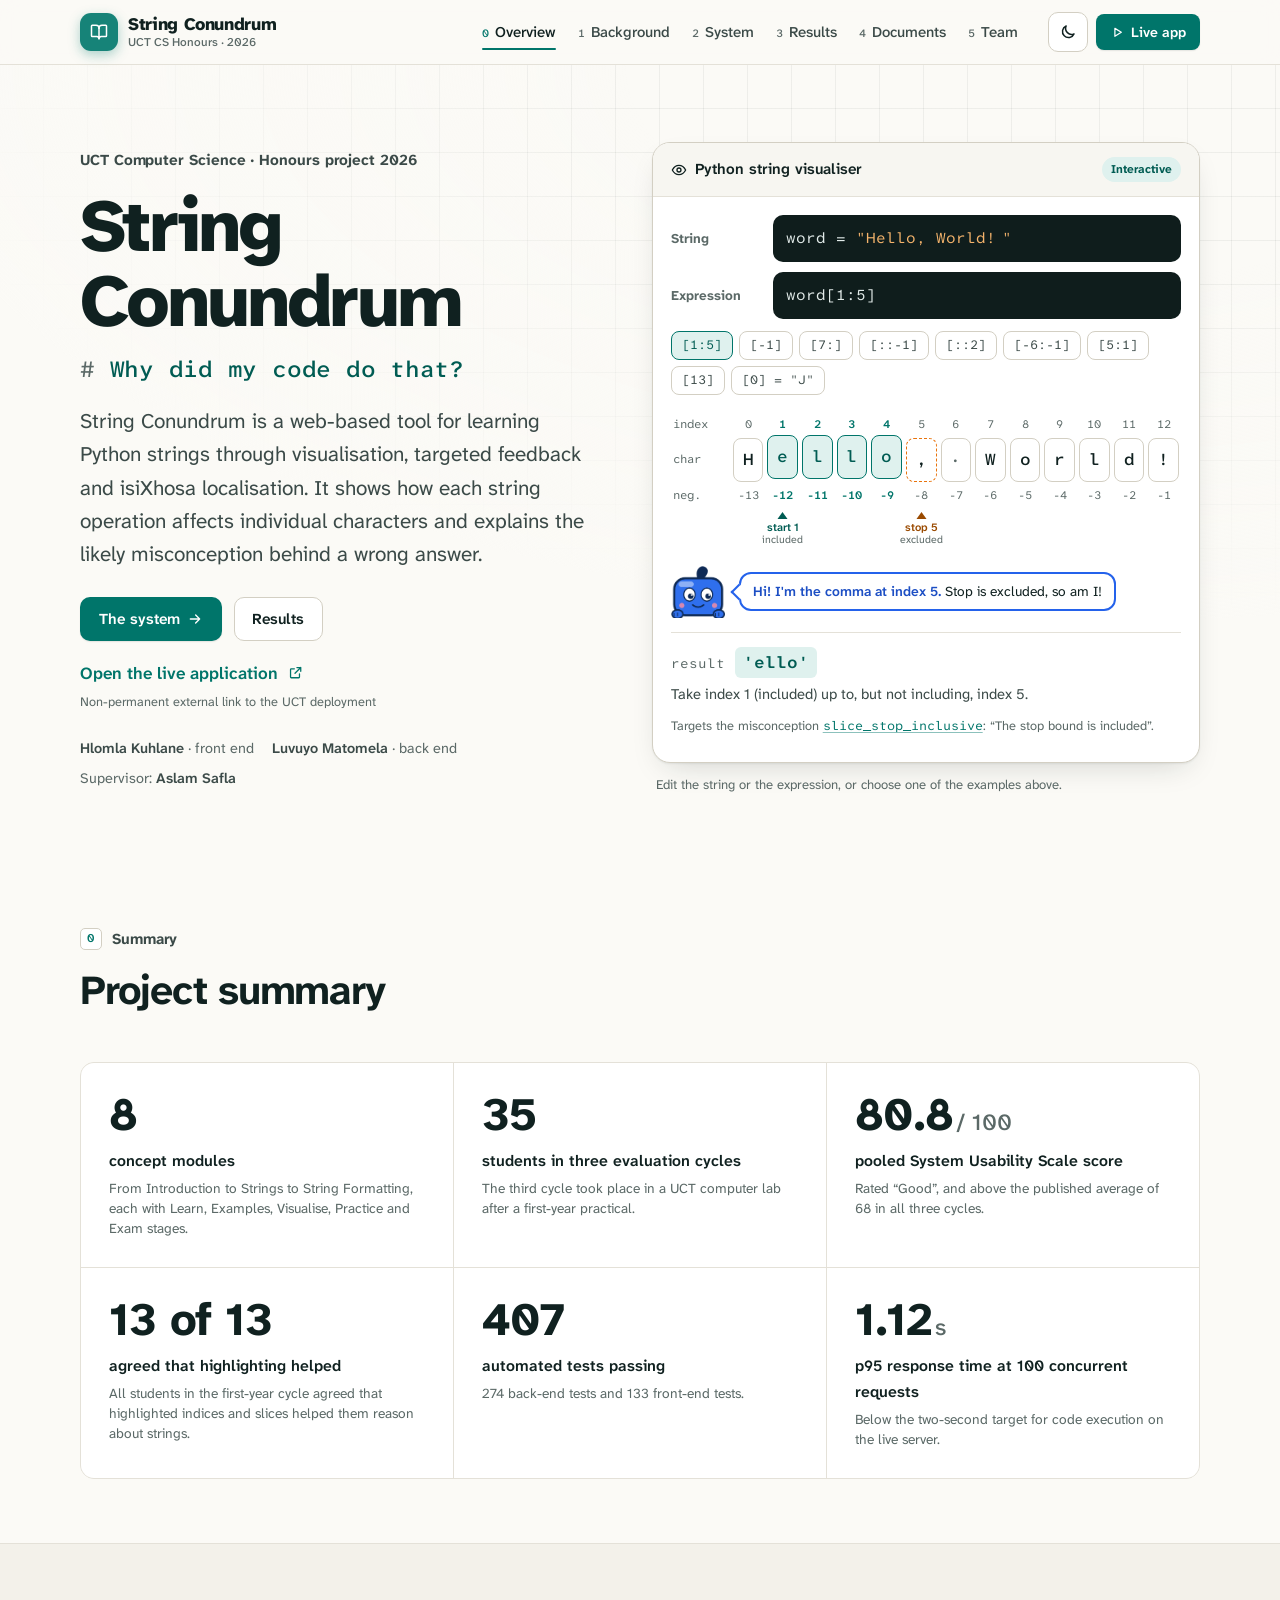
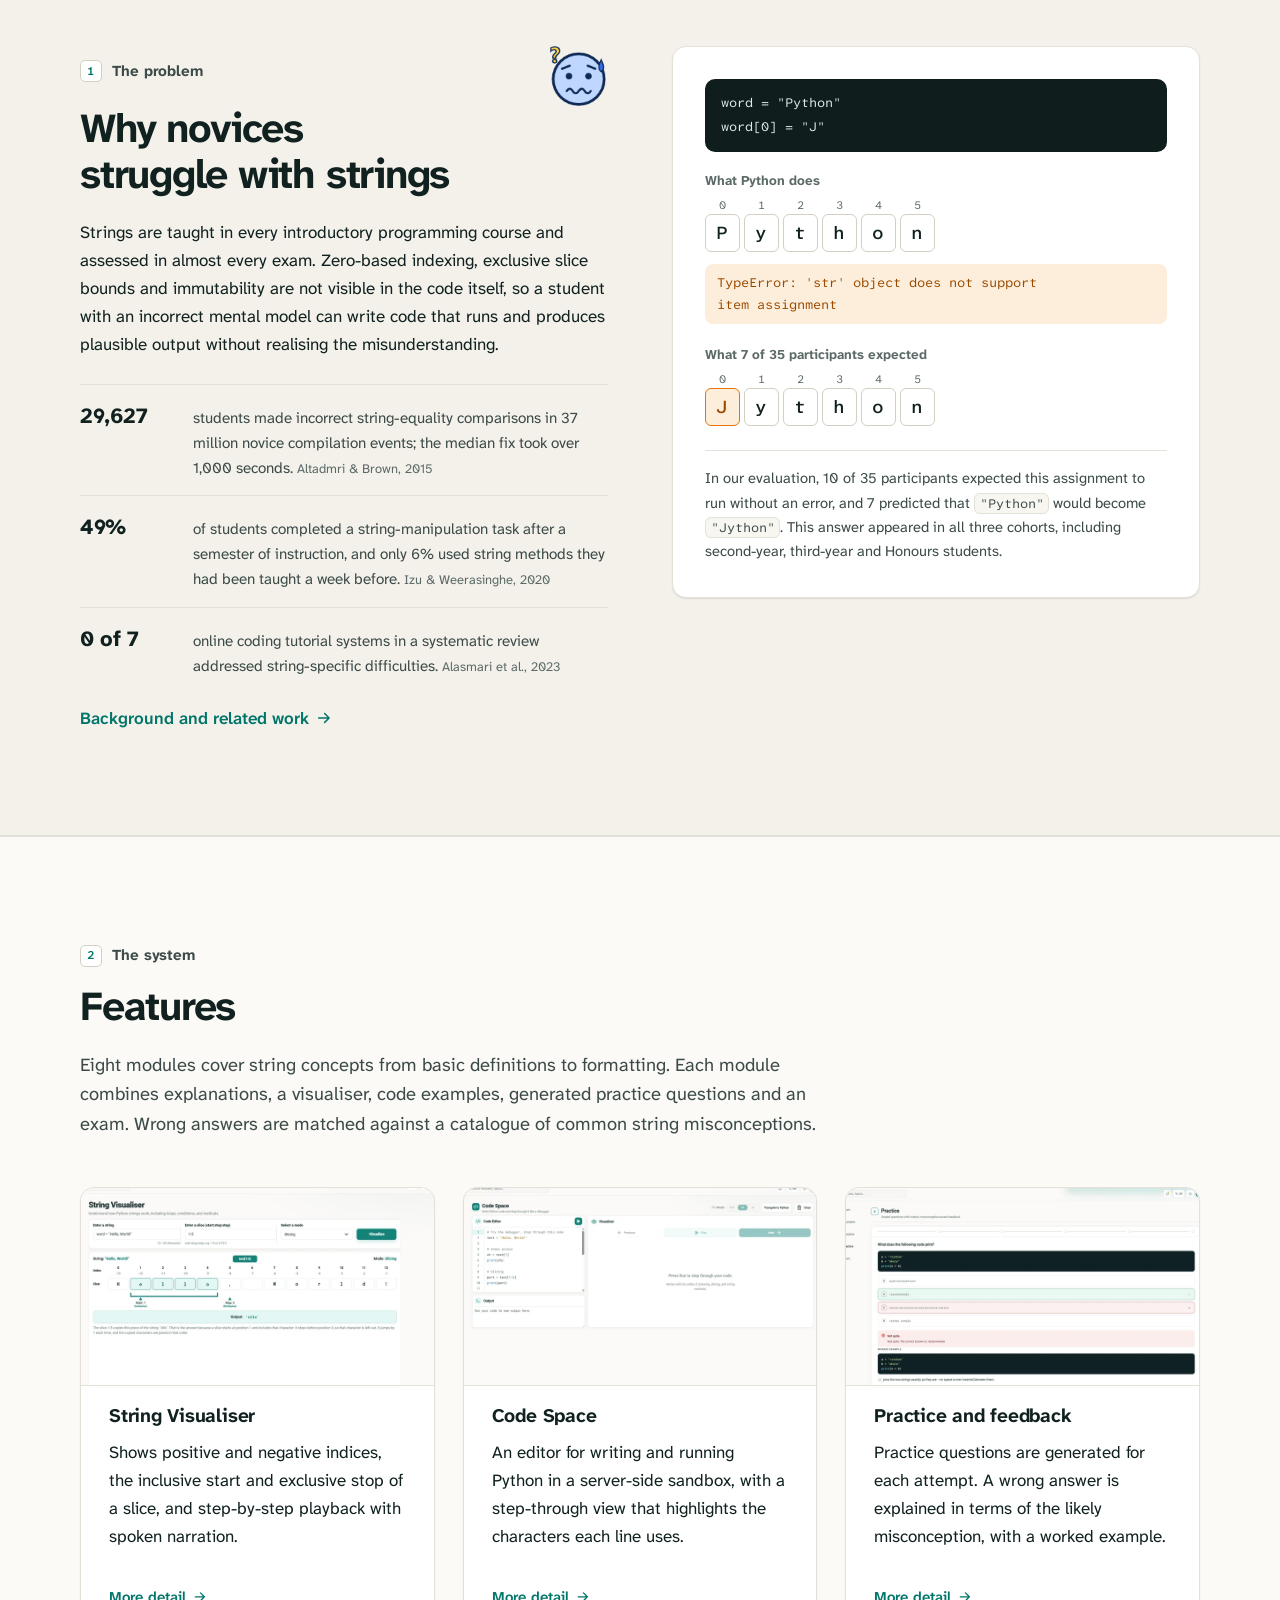
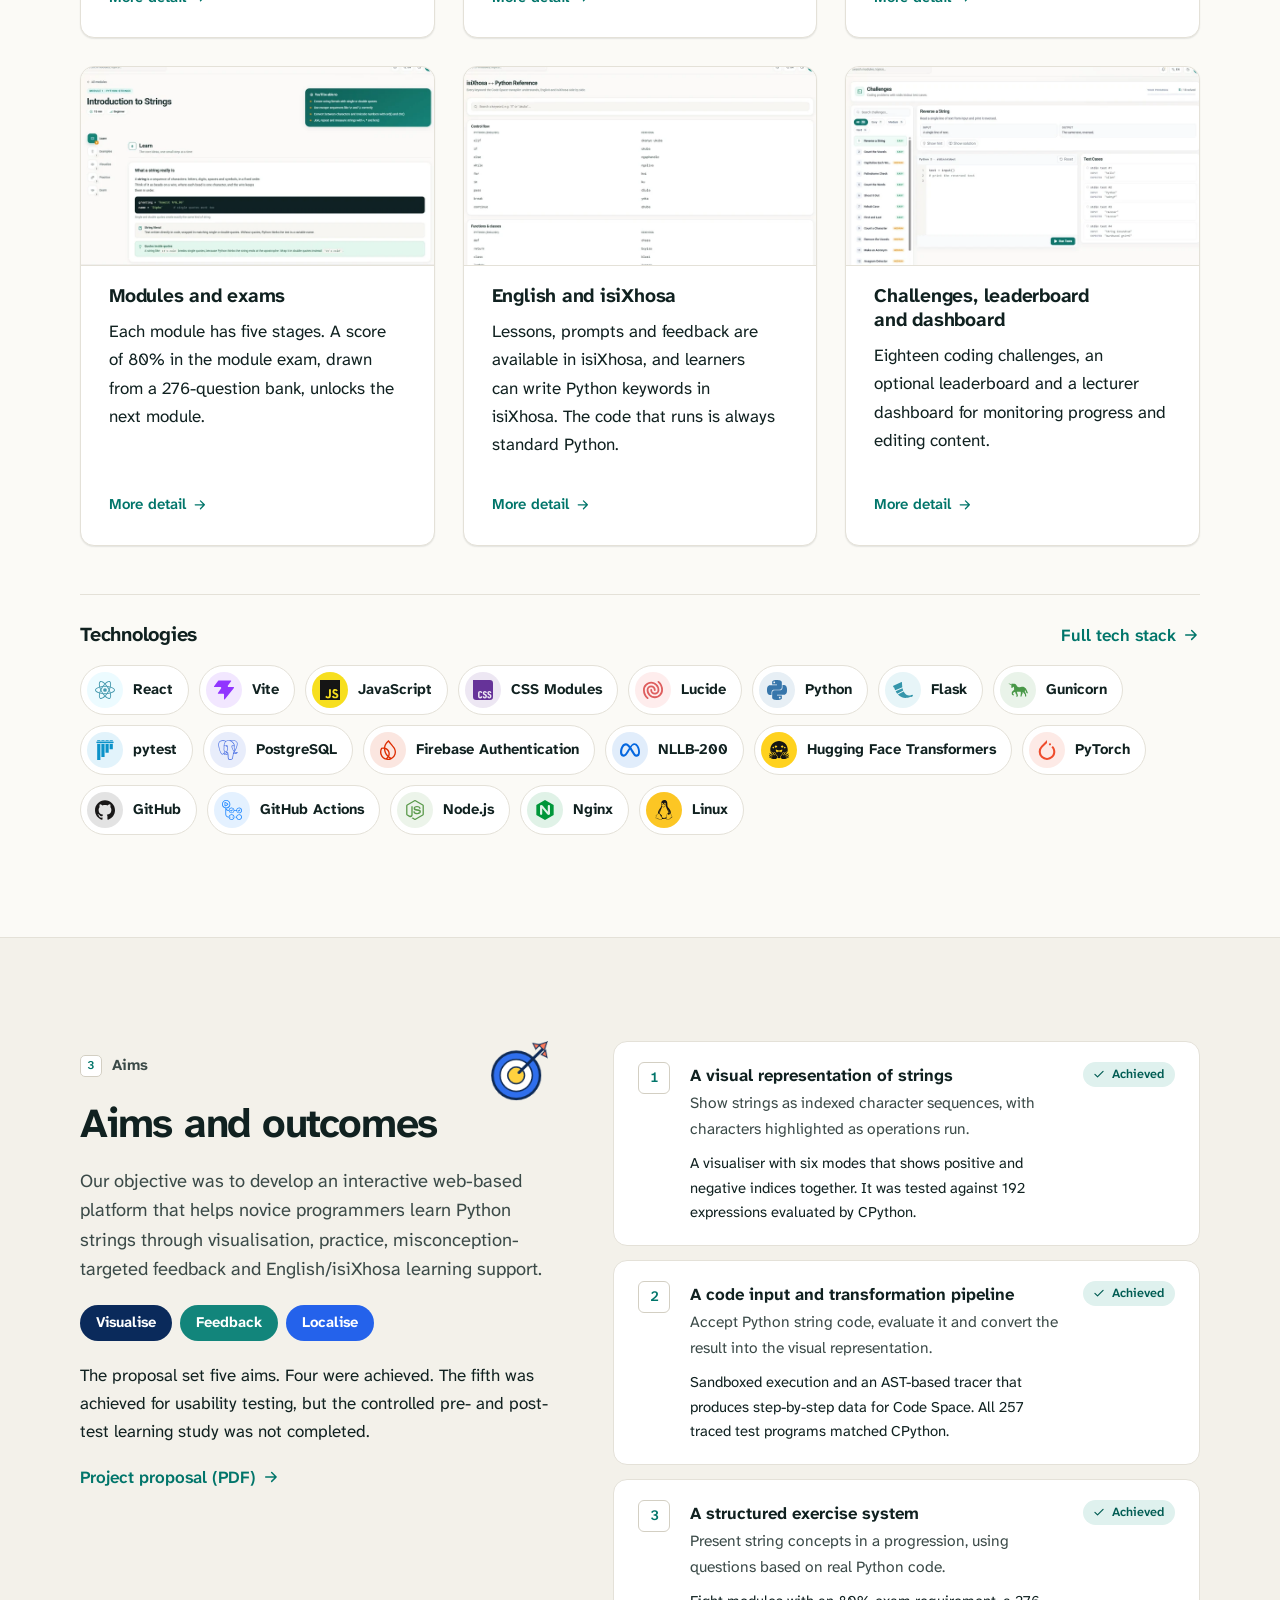
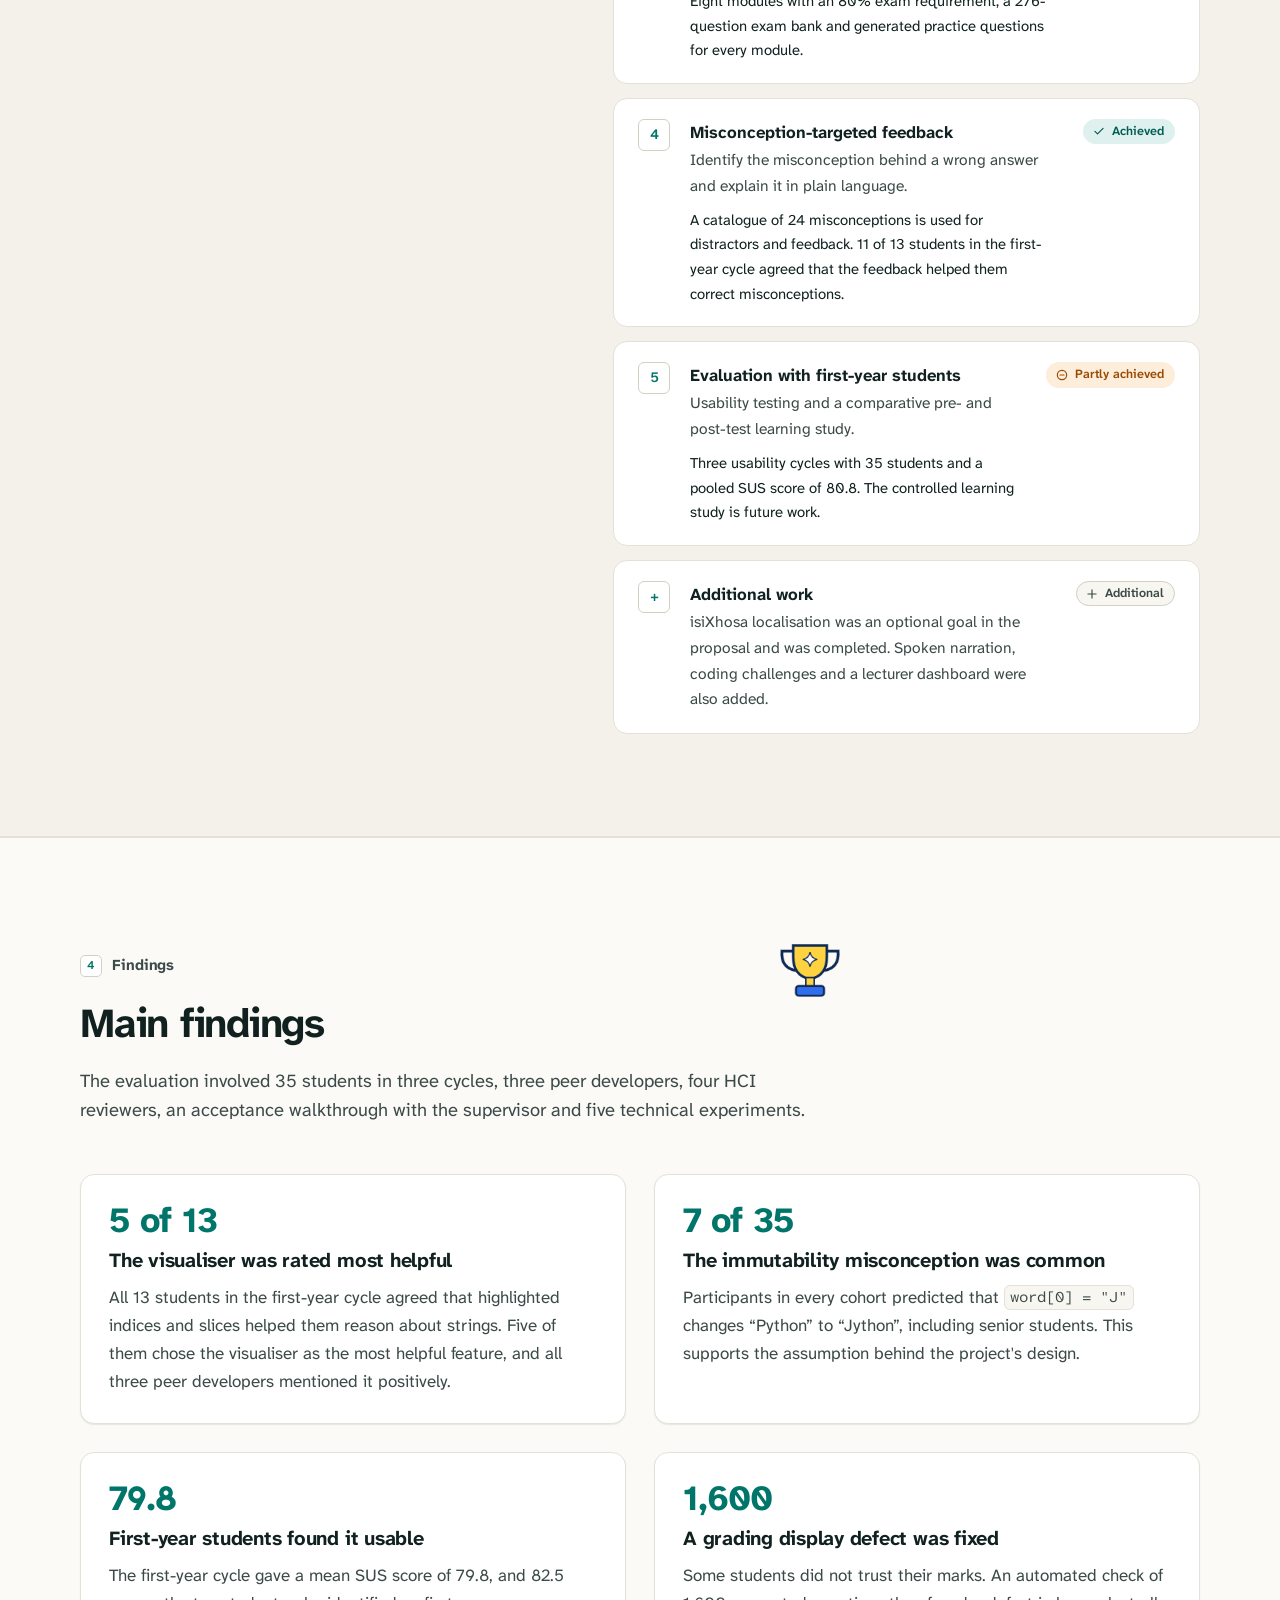
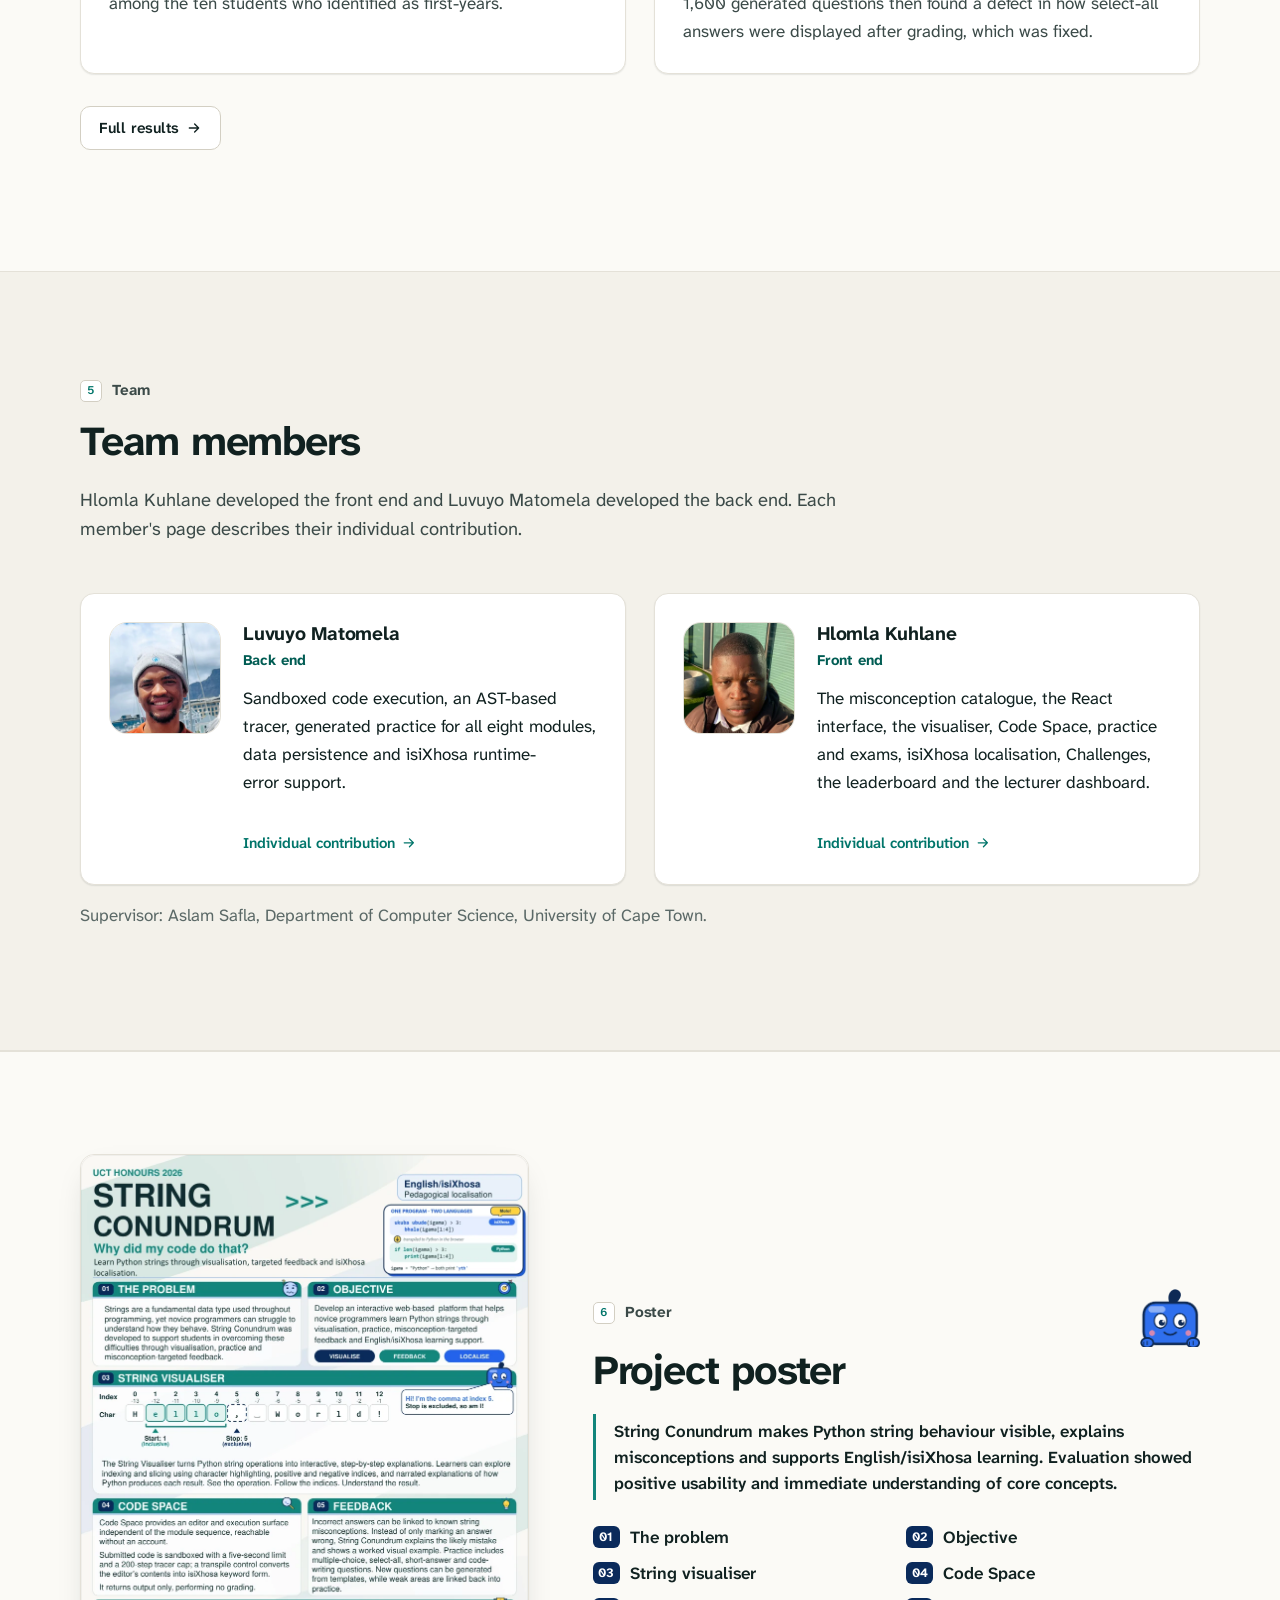
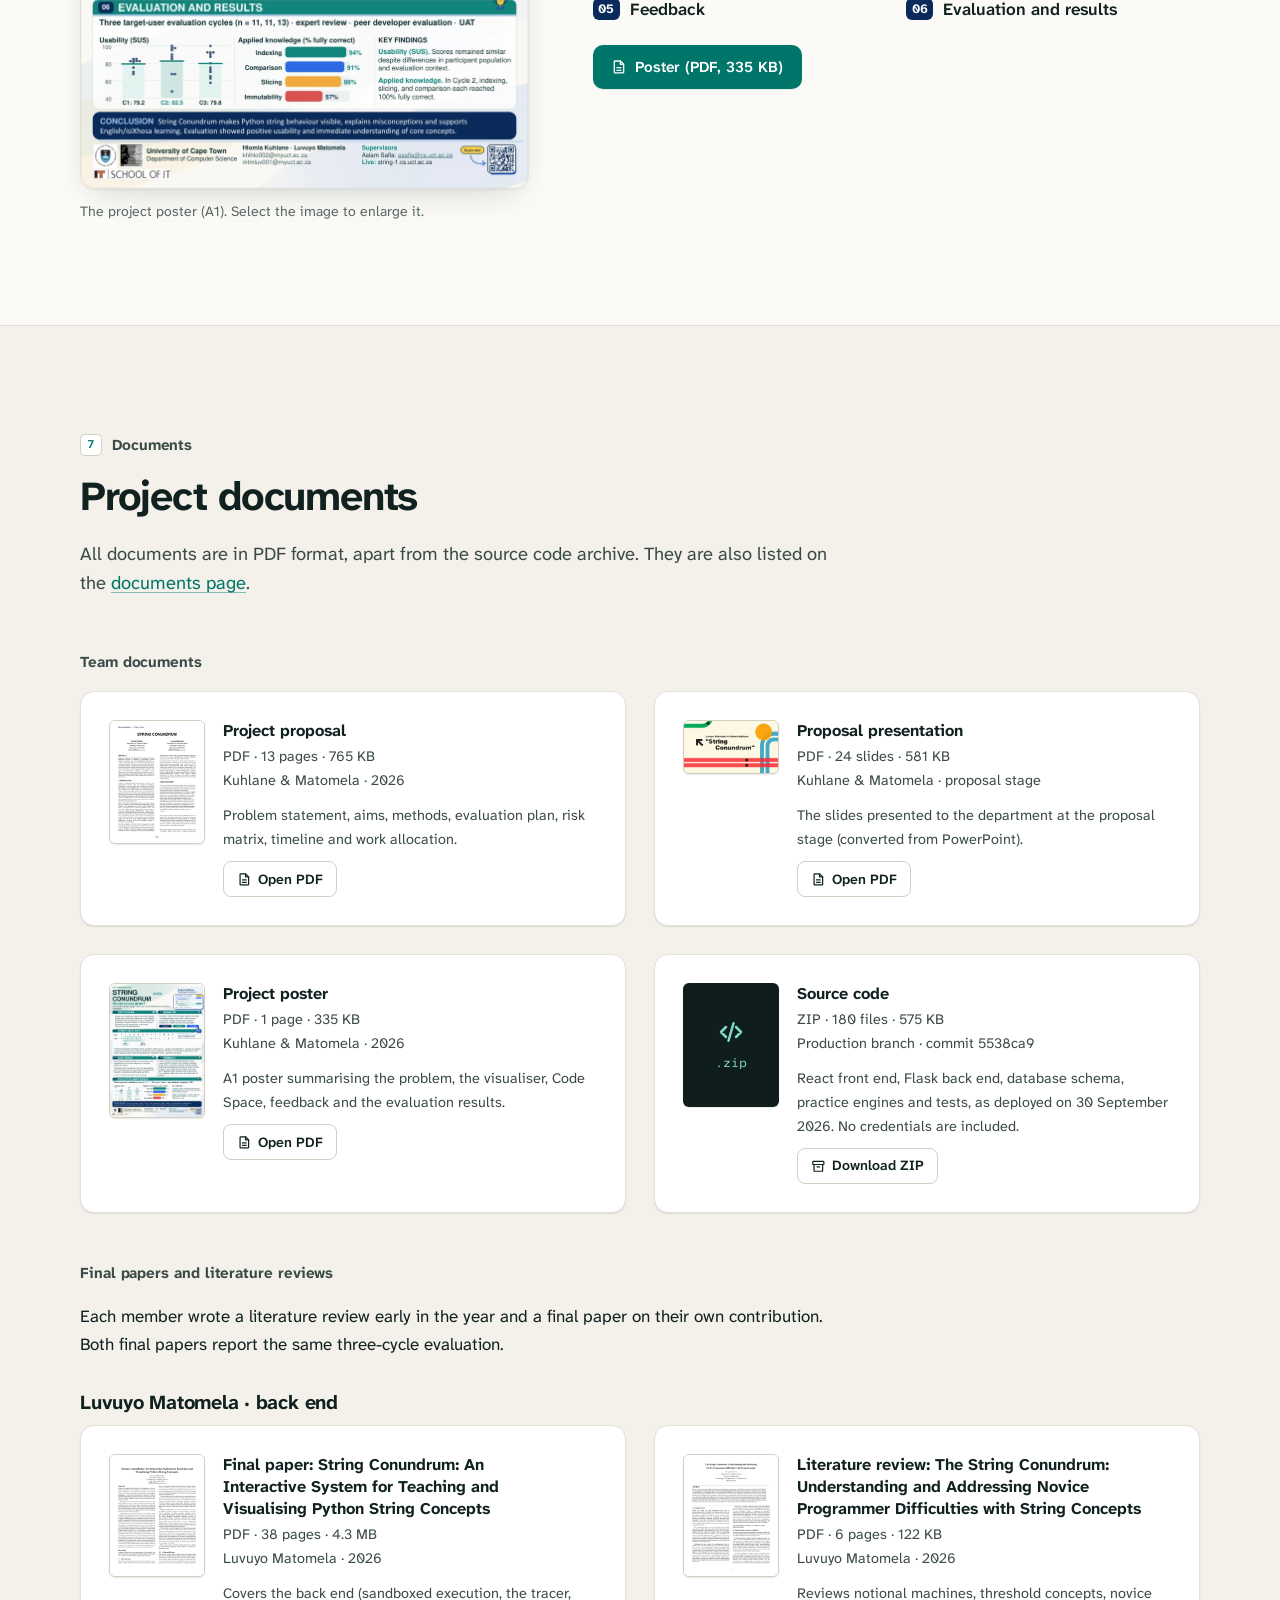
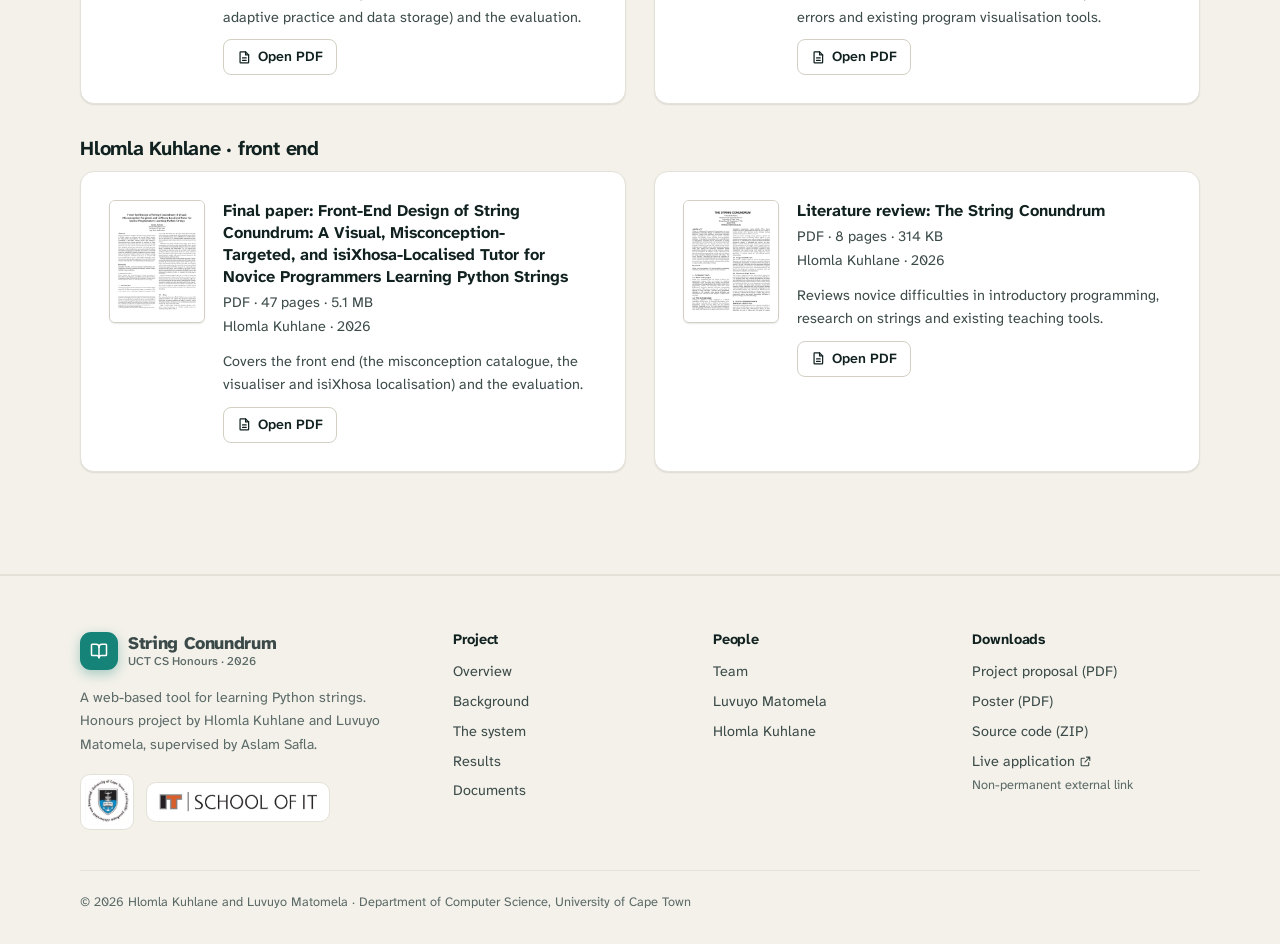
==== commit 79a87ff7: "List individual papers on the home page and plainer site wording The home page Documents section now" ====
--- a/string-conundrum-website/index.html
+++ b/string-conundrum-website/index.html
@@ -36,16 +36,16 @@
       <p class="eyebrow">UCT Computer Science · Honours project 2026</p>
       <h1>String Conundrum</h1>
       <p class="hero-tag"><span class="hero-hash" aria-hidden="true"># </span>Why did my code do that?</p>
-      <p class="lede">A web-based tutor that helps novice programmers build an accurate mental model of Python strings. It shows what an operation does to each character, answers a wrong answer with the misconception behind it, and teaches in English and isiXhosa.</p>
+      <p class="lede">String Conundrum is a web-based tool for learning Python strings through visualisation, targeted feedback and isiXhosa localisation. It shows how each string operation affects individual characters and explains the likely misconception behind a wrong answer.</p>
       <div class="btn-row">
-        <a class="btn btn-primary" href="system.html">Explore the system<svg class="icon" viewBox="0 0 24 24" aria-hidden="true"><path d="M5 12h14M13 6l6 6-6 6"/></svg></a>
-        <a class="btn btn-secondary" href="results.html">See the results</a>
+        <a class="btn btn-primary" href="system.html">The system<svg class="icon" viewBox="0 0 24 24" aria-hidden="true"><path d="M5 12h14M13 6l6 6-6 6"/></svg></a>
+        <a class="btn btn-secondary" href="results.html">Results</a>
       </div>
       <p class="hero-live"><a class="text-link" href="http://string-1.cs.uct.ac.za/" rel="external noopener">Open the live application<svg class="icon icon-ext" viewBox="0 0 24 24" aria-hidden="true"><path d="M14 4h6v6M20 4l-9 9M18 14v5a1 1 0 0 1-1 1H5a1 1 0 0 1-1-1V7a1 1 0 0 1 1-1h5"/></svg><span class="sr-only"> (external link)</span></a><span class="ext-note">Non-permanent external link to the UCT deployment</span></p>
       <div class="hero-meta">
         <span><strong>Hlomla Kuhlane</strong> · front end</span>
         <span><strong>Luvuyo Matomela</strong> · back end</span>
-        <span>Supervised by <strong>Aslam Safla</strong></span>
+        <span>Supervisor: <strong>Aslam Safla</strong></span>
       </div>
     </div>
     <div>
@@ -66,7 +66,7 @@
     </div>
   </div>
 </div>
-      <p class="widget-note">This demo follows Python's own indexing and slicing rules; it was checked against CPython on 6,000 random cases. Try a negative step, an index past the end or the immutability trap.</p>
+      <p class="widget-note">Edit the string or the expression, or choose one of the examples above.</p>
     </div>
   </div>
 </section>
@@ -74,16 +74,16 @@
 <section class="section section--tight" aria-labelledby="glance-title">
   <div class="wrap">
     <div class="sec-head">
-      <p class="eyebrow"><span class="idx">0</span>At a glance</p>
-      <h2 id="glance-title">A complete learning environment, built and evaluated in one academic year</h2>
+      <p class="eyebrow"><span class="idx">0</span>Summary</p>
+      <h2 id="glance-title">Project summary</h2>
     </div>
     <div class="stats">
       <div class="stat reveal"><span class="stat-value">8</span><span class="stat-label">concept modules</span><span class="stat-note">From Introduction to Strings to String Formatting, each with Learn, Examples, Visualise, Practice and Exam stages.</span></div>
-      <div class="stat reveal"><span class="stat-value">35</span><span class="stat-label">students in three evaluation cycles</span><span class="stat-note">The third ran in a UCT computer lab straight after a first-year practical.</span></div>
-      <div class="stat reveal"><span class="stat-value">80.8<span class="stat-unit">/ 100</span></span><span class="stat-label">pooled System Usability Scale score</span><span class="stat-note">“Good”, and above the published average of 68 in all three cycles.</span></div>
-      <div class="stat reveal"><span class="stat-value">13 of 13</span><span class="stat-label">agreed that highlighting helped</span><span class="stat-note">Every student in the first-year cycle agreed that highlighted indices and slices helped them reason about strings.</span></div>
-      <div class="stat reveal"><span class="stat-value">407</span><span class="stat-label">automated tests, all passing</span><span class="stat-note">274 back-end tests and 133 front-end tests, run in continuous integration.</span></div>
-      <div class="stat reveal"><span class="stat-value">1.12<span class="stat-unit">s</span></span><span class="stat-label">p95 response at 100 concurrent requests</span><span class="stat-note">Inside the two-second target for code execution on the live server.</span></div>
+      <div class="stat reveal"><span class="stat-value">35</span><span class="stat-label">students in three evaluation cycles</span><span class="stat-note">The third cycle took place in a UCT computer lab after a first-year practical.</span></div>
+      <div class="stat reveal"><span class="stat-value">80.8<span class="stat-unit">/ 100</span></span><span class="stat-label">pooled System Usability Scale score</span><span class="stat-note">Rated “Good”, and above the published average of 68 in all three cycles.</span></div>
+      <div class="stat reveal"><span class="stat-value">13 of 13</span><span class="stat-label">agreed that highlighting helped</span><span class="stat-note">All students in the first-year cycle agreed that highlighted indices and slices helped them reason about strings.</span></div>
+      <div class="stat reveal"><span class="stat-value">407</span><span class="stat-label">automated tests passing</span><span class="stat-note">274 back-end tests and 133 front-end tests.</span></div>
+      <div class="stat reveal"><span class="stat-value">1.12<span class="stat-unit">s</span></span><span class="stat-label">p95 response time at 100 concurrent requests</span><span class="stat-note">Below the two-second target for code execution on the live server.</span></div>
     </div>
   </div>
 </section>
@@ -92,14 +92,14 @@
   <div class="wrap split split--top">
     <div>
       <div class="head-row"><p class="eyebrow"><span class="idx">1</span>The problem</p><img class="sec-icon" src="assets/img/poster/icon-problem.webp" width="75" height="81" alt=""></div>
-      <h2 id="problem-title">Strings look simple. The mental models behind them often are not.</h2>
-      <p>Strings appear in every introductory programming course and almost every exam, yet indexing from zero, exclusive slice bounds and immutability are invisible in the source code. A student with the wrong model can write code that runs, prints something plausible and never reveals the misunderstanding.</p>
+      <h2 id="problem-title">Why novices struggle with strings</h2>
+      <p>Strings are taught in every introductory programming course and assessed in almost every exam. Zero-based indexing, exclusive slice bounds and immutability are not visible in the code itself, so a student with an incorrect mental model can write code that runs and produces plausible output without realising the misunderstanding.</p>
       <ul class="facts">
         <li><span class="fact-n">29,627</span><span>students made incorrect string-equality comparisons in 37 million novice compilation events; the median fix took over 1,000 seconds. <cite>Altadmri &amp; Brown, 2015</cite></span></li>
-        <li><span class="fact-n">49%</span><span>of students completed a string-manipulation task after a full semester, and only 6% used string methods they had been taught a week before. <cite>Izu &amp; Weerasinghe, 2020</cite></span></li>
+        <li><span class="fact-n">49%</span><span>of students completed a string-manipulation task after a semester of instruction, and only 6% used string methods they had been taught a week before. <cite>Izu &amp; Weerasinghe, 2020</cite></span></li>
         <li><span class="fact-n">0 of 7</span><span>online coding tutorial systems in a systematic review addressed string-specific difficulties. <cite>Alasmari et al., 2023</cite></span></li>
       </ul>
-      <a class="text-link" href="background.html">Read the background<svg class="icon" viewBox="0 0 24 24" aria-hidden="true"><path d="M5 12h14M13 6l6 6-6 6"/></svg></a>
+      <a class="text-link" href="background.html">Background and related work<svg class="icon" viewBox="0 0 24 24" aria-hidden="true"><path d="M5 12h14M13 6l6 6-6 6"/></svg></a>
     </div>
     <figure class="card mm reveal">
       <p class="mm-code"><code>word = "Python"</code><br><code>word[0] = "J"</code></p>
@@ -108,7 +108,7 @@
       <p class="mm-out">TypeError: 'str' object does not support item assignment</p>
       <p class="mm-label">What 7 of 35 participants expected</p>
       <div class="cells" aria-hidden="true"><span class="cell is-bad"><span class="cell-i">0</span><span class="cell-c">J</span></span><span class="cell"><span class="cell-i">1</span><span class="cell-c">y</span></span><span class="cell"><span class="cell-i">2</span><span class="cell-c">t</span></span><span class="cell"><span class="cell-i">3</span><span class="cell-c">h</span></span><span class="cell"><span class="cell-i">4</span><span class="cell-c">o</span></span><span class="cell"><span class="cell-i">5</span><span class="cell-c">n</span></span></div>
-      <figcaption>In our evaluation, 10 of 35 participants expected the assignment to run without any error, and 7 of them predicted that <code>"Python"</code> quietly becomes <code>"Jython"</code>. That belief appeared in all three cohorts, including second-year, third-year and Honours students.</figcaption>
+      <figcaption>In our evaluation, 10 of 35 participants expected this assignment to run without an error, and 7 predicted that <code>"Python"</code> would become <code>"Jython"</code>. This answer appeared in all three cohorts, including second-year, third-year and Honours students.</figcaption>
     </figure>
   </div>
 </section>
@@ -116,56 +116,50 @@
 <section class="section" aria-labelledby="built-title">
   <div class="wrap">
     <div class="sec-head">
-      <p class="eyebrow"><span class="idx">2</span>What we built</p>
-      <h2 id="built-title">One environment, focused entirely on strings</h2>
-      <p class="sec-lede">Eight modules take a learner from what a string is to formatting. Each one pairs explanation with a visualiser, real code, generated practice and an exam, and wrong answers are matched against a catalogue of string misconceptions.</p>
+      <p class="eyebrow"><span class="idx">2</span>The system</p>
+      <h2 id="built-title">Features</h2>
+      <p class="sec-lede">Eight modules cover string concepts from basic definitions to formatting. Each module combines explanations, a visualiser, code examples, generated practice questions and an exam. Wrong answers are matched against a catalogue of common string misconceptions.</p>
     </div>
     <div class="grid grid-3">
       <a class="card card-link reveal" href="system.html#visualiser">
         <div class="card-media"><img src="assets/img/shots/visualiser-card.webp" width="800" height="450" alt="" loading="lazy" decoding="async"></div>
-        <p class="card-kicker">Visualise</p>
         <h3>String Visualiser</h3>
-        <p>Positive and negative indices side by side, an inclusive start and exclusive stop, and step-by-step playback with spoken narration.</p>
-        <span class="card-foot">How it works<svg class="icon" viewBox="0 0 24 24" aria-hidden="true"><path d="M5 12h14M13 6l6 6-6 6"/></svg></span>
+        <p>Shows positive and negative indices, the inclusive start and exclusive stop of a slice, and step-by-step playback with spoken narration.</p>
+        <span class="card-foot">More detail<svg class="icon" viewBox="0 0 24 24" aria-hidden="true"><path d="M5 12h14M13 6l6 6-6 6"/></svg></span>
       </a>
       <a class="card card-link reveal" href="system.html#code-space">
         <div class="card-media"><img src="assets/img/shots/codespace-card.webp" width="800" height="450" alt="" loading="lazy" decoding="async"></div>
-        <p class="card-kicker">Experiment</p>
         <h3>Code Space</h3>
-        <p>Write real Python, run it in a server-side sandbox and step through it line by line with the same character-level highlighting.</p>
-        <span class="card-foot">How it works<svg class="icon" viewBox="0 0 24 24" aria-hidden="true"><path d="M5 12h14M13 6l6 6-6 6"/></svg></span>
+        <p>An editor for writing and running Python in a server-side sandbox, with a step-through view that highlights the characters each line uses.</p>
+        <span class="card-foot">More detail<svg class="icon" viewBox="0 0 24 24" aria-hidden="true"><path d="M5 12h14M13 6l6 6-6 6"/></svg></span>
       </a>
       <a class="card card-link reveal" href="system.html#practice">
         <div class="card-media"><img src="assets/img/shots/practice-feedback-card.webp" width="800" height="450" alt="" loading="lazy" decoding="async"></div>
-        <p class="card-kicker">Practise</p>
-        <h3>Misconception-linked feedback</h3>
-        <p>Questions are generated fresh for every attempt, and a wrong answer names the likely misunderstanding next to a worked visual example.</p>
-        <span class="card-foot">How it works<svg class="icon" viewBox="0 0 24 24" aria-hidden="true"><path d="M5 12h14M13 6l6 6-6 6"/></svg></span>
+        <h3>Practice and feedback</h3>
+        <p>Practice questions are generated for each attempt. A wrong answer is explained in terms of the likely misconception, with a worked example.</p>
+        <span class="card-foot">More detail<svg class="icon" viewBox="0 0 24 24" aria-hidden="true"><path d="M5 12h14M13 6l6 6-6 6"/></svg></span>
       </a>
       <a class="card card-link reveal" href="system.html#path">
         <div class="card-media"><img src="assets/img/shots/module-intro-card.webp" width="800" height="450" alt="" loading="lazy" decoding="async"></div>
-        <p class="card-kicker">Learn</p>
-        <h3>Eight staged modules</h3>
-        <p>Learn, Examples, Visualise, Practice and Exam. An exam score of 80% unlocks the next module, drawn from a 276-question bank.</p>
-        <span class="card-foot">See the modules<svg class="icon" viewBox="0 0 24 24" aria-hidden="true"><path d="M5 12h14M13 6l6 6-6 6"/></svg></span>
+        <h3>Modules and exams</h3>
+        <p>Each module has five stages. A score of 80% in the module exam, drawn from a 276-question bank, unlocks the next module.</p>
+        <span class="card-foot">More detail<svg class="icon" viewBox="0 0 24 24" aria-hidden="true"><path d="M5 12h14M13 6l6 6-6 6"/></svg></span>
       </a>
       <a class="card card-link reveal" href="system.html#isixhosa">
         <div class="card-media"><img src="assets/img/shots/docs-reference-card.webp" width="800" height="450" alt="" loading="lazy" decoding="async"></div>
-        <p class="card-kicker">Localise</p>
         <h3>English and isiXhosa</h3>
-        <p>Lessons, prompts and feedback in isiXhosa, and Python keywords that can be written in isiXhosa, while the code that runs stays standard Python.</p>
-        <span class="card-foot">Try the transpiler<svg class="icon" viewBox="0 0 24 24" aria-hidden="true"><path d="M5 12h14M13 6l6 6-6 6"/></svg></span>
+        <p>Lessons, prompts and feedback are available in isiXhosa, and learners can write Python keywords in isiXhosa. The code that runs is always standard Python.</p>
+        <span class="card-foot">More detail<svg class="icon" viewBox="0 0 24 24" aria-hidden="true"><path d="M5 12h14M13 6l6 6-6 6"/></svg></span>
       </a>
       <a class="card card-link reveal" href="system.html#extras">
         <div class="card-media"><img src="assets/img/shots/challenges-card.webp" width="800" height="450" alt="" loading="lazy" decoding="async"></div>
-        <p class="card-kicker">Go further</p>
-        <h3>Challenges, leaderboard, dashboard</h3>
-        <p>Eighteen coding challenges, an opt-in leaderboard and a role-restricted dashboard where lecturers follow progress and edit content.</p>
-        <span class="card-foot">See the extras<svg class="icon" viewBox="0 0 24 24" aria-hidden="true"><path d="M5 12h14M13 6l6 6-6 6"/></svg></span>
+        <h3>Challenges, leaderboard and dashboard</h3>
+        <p>Eighteen coding challenges, an optional leaderboard and a lecturer dashboard for monitoring progress and editing content.</p>
+        <span class="card-foot">More detail<svg class="icon" viewBox="0 0 24 24" aria-hidden="true"><path d="M5 12h14M13 6l6 6-6 6"/></svg></span>
       </a>
     </div>
     <div class="built-with">
-      <div class="built-with-head"><h3>Built with</h3><a class="text-link" href="system.html#stack">See the full tech stack<svg class="icon" viewBox="0 0 24 24" aria-hidden="true"><path d="M5 12h14M13 6l6 6-6 6"/></svg></a></div>
+      <div class="built-with-head"><h3>Technologies</h3><a class="text-link" href="system.html#stack">Full tech stack<svg class="icon" viewBox="0 0 24 24" aria-hidden="true"><path d="M5 12h14M13 6l6 6-6 6"/></svg></a></div>
       <ul class="tech-strip" aria-label="Technologies used"><li class="tech tech--chip" style="--tint-l:#ecfbff;--logo-l:#4599ae;--tint-d:#244248;--logo-d:#61dafb"><span class="tech-logo"><svg viewBox="0 0 24 24" aria-hidden="true"><path d="M14.23 12.004a2.236 2.236 0 0 1-2.235 2.236 2.236 2.236 0 0 1-2.236-2.236 2.236 2.236 0 0 1 2.235-2.236 2.236 2.236 0 0 1 2.236 2.236zm2.648-10.69c-1.346 0-3.107.96-4.888 2.622-1.78-1.653-3.542-2.602-4.887-2.602-.41 0-.783.093-1.106.278-1.375.793-1.683 3.264-.973 6.365C1.98 8.917 0 10.42 0 12.004c0 1.59 1.99 3.097 5.043 4.03-.704 3.113-.39 5.588.988 6.38.32.187.69.275 1.102.275 1.345 0 3.107-.96 4.888-2.624 1.78 1.654 3.542 2.603 4.887 2.603.41 0 .783-.09 1.106-.275 1.374-.792 1.683-3.263.973-6.365C22.02 15.096 24 13.59 24 12.004c0-1.59-1.99-3.097-5.043-4.032.704-3.11.39-5.587-.988-6.38-.318-.184-.688-.277-1.092-.278zm-.005 1.09v.006c.225 0 .406.044.558.127.666.382.955 1.835.73 3.704-.054.46-.142.945-.25 1.44-.96-.236-2.006-.417-3.107-.534-.66-.905-1.345-1.727-2.035-2.447 1.592-1.48 3.087-2.292 4.105-2.295zm-9.77.02c1.012 0 2.514.808 4.11 2.28-.686.72-1.37 1.537-2.02 2.442-1.107.117-2.154.298-3.113.538-.112-.49-.195-.964-.254-1.42-.23-1.868.054-3.32.714-3.707.19-.09.4-.127.563-.132zm4.882 3.05c.455.468.91.992 1.36 1.564-.44-.02-.89-.034-1.345-.034-.46 0-.915.01-1.36.034.44-.572.895-1.096 1.345-1.565zM12 8.1c.74 0 1.477.034 2.202.093.406.582.802 1.203 1.183 1.86.372.64.71 1.29 1.018 1.946-.308.655-.646 1.31-1.013 1.95-.38.66-.773 1.288-1.18 1.87-.728.063-1.466.098-2.21.098-.74 0-1.477-.035-2.202-.093-.406-.582-.802-1.204-1.183-1.86-.372-.64-.71-1.29-1.018-1.946.303-.657.646-1.313 1.013-1.954.38-.66.773-1.286 1.18-1.868.728-.064 1.466-.098 2.21-.098zm-3.635.254c-.24.377-.48.763-.704 1.16-.225.39-.435.782-.635 1.174-.265-.656-.49-1.31-.676-1.947.64-.15 1.315-.283 2.015-.386zm7.26 0c.695.103 1.365.23 2.006.387-.18.632-.405 1.282-.66 1.933-.2-.39-.41-.783-.64-1.174-.225-.392-.465-.774-.705-1.146zm3.063.675c.484.15.944.317 1.375.498 1.732.74 2.852 1.708 2.852 2.476-.005.768-1.125 1.74-2.857 2.475-.42.18-.88.342-1.355.493-.28-.958-.646-1.956-1.1-2.98.45-1.017.81-2.01 1.085-2.964zm-13.395.004c.278.96.645 1.957 1.1 2.98-.45 1.017-.812 2.01-1.086 2.964-.484-.15-.944-.318-1.37-.5-1.732-.737-2.852-1.706-2.852-2.474 0-.768 1.12-1.742 2.852-2.476.42-.18.88-.342 1.356-.494zm11.678 4.28c.265.657.49 1.312.676 1.948-.64.157-1.316.29-2.016.39.24-.375.48-.762.705-1.158.225-.39.435-.788.636-1.18zm-9.945.02c.2.392.41.783.64 1.175.23.39.465.772.705 1.143-.695-.102-1.365-.23-2.006-.386.18-.63.406-1.282.66-1.933zM17.92 16.32c.112.493.2.968.254 1.423.23 1.868-.054 3.32-.714 3.708-.147.09-.338.128-.563.128-1.012 0-2.514-.807-4.11-2.28.686-.72 1.37-1.536 2.02-2.44 1.107-.118 2.154-.3 3.113-.54zm-11.83.01c.96.234 2.006.415 3.107.532.66.905 1.345 1.727 2.035 2.446-1.595 1.483-3.092 2.295-4.11 2.295-.22-.005-.406-.05-.553-.132-.666-.38-.955-1.834-.73-3.703.054-.46.142-.944.25-1.438zm4.56.64c.44.02.89.034 1.345.034.46 0 .915-.01 1.36-.034-.44.572-.895 1.095-1.345 1.565-.455-.47-.91-.993-1.36-1.565z"/></svg></span><span class="tech-name">React</span></li><li class="tech tech--chip" style="--tint-l:#f2e7ff;--logo-l:#9135ff;--tint-d:#2e2149;--logo-d:#963fff"><span class="tech-logo"><svg viewBox="0 0 24 24" aria-hidden="true"><path d="M13.056 23.238a.57.57 0 0 1-1.02-.355v-5.202c0-.63-.512-1.143-1.144-1.143H5.148a.57.57 0 0 1-.464-.903l3.777-5.29c.54-.753 0-1.804-.93-1.804H.57a.574.574 0 0 1-.543-.746.6.6 0 0 1 .08-.157L5.008.78a.57.57 0 0 1 .467-.24h14.589a.57.57 0 0 1 .466.903l-3.778 5.29c-.54.755 0 1.806.93 1.806h5.745c.238 0 .424.138.513.322a.56.56 0 0 1-.063.603z"/></svg></span><span class="tech-name">Vite</span></li><li class="tech tech--chip" style="--tint-l:#f7df1e;--logo-l:#151515;--tint-d:#f7df1e;--logo-d:#151515"><span class="tech-logo"><svg viewBox="0 0 24 24" aria-hidden="true"><path d="M0 0h24v24H0V0zm22.034 18.276c-.175-1.095-.888-2.015-3.003-2.873-.736-.345-1.554-.585-1.797-1.14-.091-.33-.105-.51-.046-.705.15-.646.915-.84 1.515-.66.39.12.75.42.976.9 1.034-.676 1.034-.676 1.755-1.125-.27-.42-.404-.601-.586-.78-.63-.705-1.469-1.065-2.834-1.034l-.705.089c-.676.165-1.32.525-1.71 1.005-1.14 1.291-.811 3.541.569 4.471 1.365 1.02 3.361 1.244 3.616 2.205.24 1.17-.87 1.545-1.966 1.41-.811-.18-1.26-.586-1.755-1.336l-1.83 1.051c.21.48.45.689.81 1.109 1.74 1.756 6.09 1.666 6.871-1.004.029-.09.24-.705.074-1.65l.046.067zm-8.983-7.245h-2.248c0 1.938-.009 3.864-.009 5.805 0 1.232.063 2.363-.138 2.711-.33.689-1.18.601-1.566.48-.396-.196-.597-.466-.83-.855-.063-.105-.11-.196-.127-.196l-1.825 1.125c.305.63.75 1.172 1.324 1.517.855.51 2.004.675 3.207.405.783-.226 1.458-.691 1.811-1.411.51-.93.402-2.07.397-3.346.012-2.054 0-4.109 0-6.179l.004-.056z"/></svg></span><span class="tech-name">JavaScript</span></li><li class="tech tech--chip" style="--tint-l:#ede7f3;--logo-l:#663399;--tint-d:#252134;--logo-d:#855cad"><span class="tech-logo"><svg viewBox="0 0 24 24" aria-hidden="true"><path d="M0 0v20.16A3.84 3.84 0 0 0 3.84 24h16.32A3.84 3.84 0 0 0 24 20.16V3.84A3.84 3.84 0 0 0 20.16 0Zm14.256 13.08c1.56 0 2.28 1.08 2.304 2.64h-1.608c.024-.288-.048-.6-.144-.84-.096-.192-.288-.264-.552-.264-.456 0-.696.264-.696.84-.024.576.288.888.768 1.08.72.288 1.608.744 1.92 1.296q.432.648.432 1.656c0 1.608-.912 2.592-2.496 2.592-1.656 0-2.4-1.032-2.424-2.688h1.68c0 .792.264 1.176.792 1.176.264 0 .456-.072.552-.24.192-.312.24-1.176-.048-1.512-.312-.408-.912-.6-1.32-.816q-.828-.396-1.224-.936c-.24-.36-.36-.888-.36-1.536 0-1.44.936-2.472 2.424-2.448m5.4 0c1.584 0 2.304 1.08 2.328 2.64h-1.608c0-.288-.048-.6-.168-.84-.096-.192-.264-.264-.528-.264-.48 0-.72.264-.72.84s.288.888.792 1.08c.696.288 1.608.744 1.92 1.296.264.432.408.984.408 1.656.024 1.608-.888 2.592-2.472 2.592-1.68 0-2.424-1.056-2.448-2.688h1.68c0 .744.264 1.176.792 1.176.264 0 .456-.072.552-.24.216-.312.264-1.176-.048-1.512-.288-.408-.888-.6-1.32-.816-.552-.264-.96-.576-1.2-.936s-.36-.888-.36-1.536c-.024-1.44.912-2.472 2.4-2.448m-11.031.018c.711-.006 1.419.198 1.839.63.432.432.672 1.128.648 1.992H9.336c.024-.456-.096-.792-.432-.96-.312-.144-.768-.048-.888.24-.12.264-.192.576-.168.864v3.504c0 .744.264 1.128.768 1.128a.65.65 0 0 0 .552-.264c.168-.24.192-.552.168-.84h1.776c.096 1.632-.984 2.712-2.568 2.688-1.536 0-2.496-.864-2.472-2.472v-4.032c0-.816.24-1.44.696-1.848.432-.408 1.146-.624 1.857-.63"/></svg></span><span class="tech-name">CSS Modules</span></li><li class="tech tech--chip" style="--tint-l:#feeded;--logo-l:#de5e5e;--tint-d:#422b2a;--logo-d:#f56565"><span class="tech-logo"><svg viewBox="0 0 24 24" aria-hidden="true"><path d="M18.483 1.123a1.09 1.09 0 0 0-.752.362 1.09 1.09 0 0 0 .088 1.54 11.956 11.956 0 0 1 4 8.946 7.62 7.62 0 0 1-7.637 7.636 7.62 7.62 0 0 1-7.637-7.636 3.255 3.255 0 0 1 3.273-3.273c1.82 0 3.273 1.45 3.273 3.273a1.09 1.09 0 0 0 1.09 1.09 1.09 1.09 0 0 0 1.092-1.09c0-3-2.455-5.455-5.455-5.455s-5.454 2.455-5.454 5.455c0 5.408 4.408 9.818 9.818 9.818 5.41 0 9.818-4.41 9.818-9.818A14.16 14.16 0 0 0 19.272 1.4a1.09 1.09 0 0 0-.789-.277ZM9.818 2.15C4.408 2.151 0 6.561 0 11.97a14.16 14.16 0 0 0 4.8 10.637 1.09 1.09 0 0 0 1.54-.096 1.09 1.09 0 0 0-.095-1.54 11.957 11.957 0 0 1-4.063-9 7.62 7.62 0 0 1 7.636-7.637 7.62 7.62 0 0 1 7.637 7.636 3.256 3.256 0 0 1-3.273 3.273 3.256 3.256 0 0 1-3.273-3.273 1.09 1.09 0 0 0-1.09-1.09 1.09 1.09 0 0 0-1.092 1.09c0 3 2.455 5.455 5.455 5.455s5.454-2.455 5.454-5.455c0-5.408-4.408-9.818-9.818-9.818z"/></svg></span><span class="tech-name">Lucide</span></li><li class="tech tech--chip" style="--tint-l:#e7eff5;--logo-l:#3776ab;--tint-d:#1c2e38;--logo-d:#417daf"><span class="tech-logo"><svg viewBox="0 0 24 24" aria-hidden="true"><path d="M14.25.18l.9.2.73.26.59.3.45.32.34.34.25.34.16.33.1.3.04.26.02.2-.01.13V8.5l-.05.63-.13.55-.21.46-.26.38-.3.31-.33.25-.35.19-.35.14-.33.1-.3.07-.26.04-.21.02H8.77l-.69.05-.59.14-.5.22-.41.27-.33.32-.27.35-.2.36-.15.37-.1.35-.07.32-.04.27-.02.21v3.06H3.17l-.21-.03-.28-.07-.32-.12-.35-.18-.36-.26-.36-.36-.35-.46-.32-.59-.28-.73-.21-.88-.14-1.05-.05-1.23.06-1.22.16-1.04.24-.87.32-.71.36-.57.4-.44.42-.33.42-.24.4-.16.36-.1.32-.05.24-.01h.16l.06.01h8.16v-.83H6.18l-.01-2.75-.02-.37.05-.34.11-.31.17-.28.25-.26.31-.23.38-.2.44-.18.51-.15.58-.12.64-.1.71-.06.77-.04.84-.02 1.27.05zm-6.3 1.98l-.23.33-.08.41.08.41.23.34.33.22.41.09.41-.09.33-.22.23-.34.08-.41-.08-.41-.23-.33-.33-.22-.41-.09-.41.09zm13.09 3.95l.28.06.32.12.35.18.36.27.36.35.35.47.32.59.28.73.21.88.14 1.04.05 1.23-.06 1.23-.16 1.04-.24.86-.32.71-.36.57-.4.45-.42.33-.42.24-.4.16-.36.09-.32.05-.24.02-.16-.01h-8.22v.82h5.84l.01 2.76.02.36-.05.34-.11.31-.17.29-.25.25-.31.24-.38.2-.44.17-.51.15-.58.13-.64.09-.71.07-.77.04-.84.01-1.27-.04-1.07-.14-.9-.2-.73-.25-.59-.3-.45-.33-.34-.34-.25-.34-.16-.33-.1-.3-.04-.25-.02-.2.01-.13v-5.34l.05-.64.13-.54.21-.46.26-.38.3-.32.33-.24.35-.2.35-.14.33-.1.3-.06.26-.04.21-.02.13-.01h5.84l.69-.05.59-.14.5-.21.41-.28.33-.32.27-.35.2-.36.15-.36.1-.35.07-.32.04-.28.02-.21V6.07h2.09l.14.01zm-6.47 14.25l-.23.33-.08.41.08.41.23.33.33.23.41.08.41-.08.33-.23.23-.33.08-.41-.08-.41-.23-.33-.33-.23-.41-.08-.41.08z"/></svg></span><span class="tech-name">Python</span></li><li class="tech tech--chip" style="--tint-l:#e7f5f8;--logo-l:#3596ab;--tint-d:#1d393d;--logo-d:#3babc3"><span class="tech-logo"><svg viewBox="0 0 24 24" aria-hidden="true"><path d="M10.773 2.878c-.013 1.434.322 4.624.445 5.734l-8.558 3.83c-.56-.959-.98-2.304-1.237-3.38l-.06.027c-.205.09-.406.053-.494-.088l-.011-.018-.82-1.506c-.058-.105-.05-.252.024-.392a.78.78 0 0 1 .358-.331l9.824-4.207c.146-.064.299-.063.4.004.106.062.127.128.13.327Zm.68 7c.523 1.97.675 2.412.832 2.818l-7.263 3.7a19.35 19.35 0 0 1-1.81-2.83l8.24-3.689Zm12.432 8.786h.003c.283.402-.047.657-.153.698l-.947.37c.037.125.035.319-.217.414l-.736.287c-.229.09-.398-.059-.42-.2l-.025-.125c-4.427 1.784-7.94 1.685-10.696.647-1.981-.745-3.576-1.983-4.846-3.379l6.948-3.54c.721 1.431 1.586 2.454 2.509 3.178 2.086 1.638 4.415 1.712 5.793 1.563l-.047-.233c-.015-.077.007-.135.086-.165l.734-.288a.302.302 0 0 1 .342.086l.748-.288a.306.306 0 0 1 .341.086l.583.89Z"/></svg></span><span class="tech-name">Flask</span></li><li class="tech tech--chip" style="--tint-l:#e9f3e9;--logo-l:#499848;--tint-d:#1f3524;--logo-d:#499848"><span class="tech-logo"><svg viewBox="0 0 24 24" aria-hidden="true"><path d="M10.145 20.014c-.266-.085-.267-.122-.022-.865.244-.743.132-1.432-.32-1.974-.617-.737-.914-1.366-1.009-2.135-.08-.66-.107-.713-.376-.764-.18-.035-.43.034-1.023.281-.864.36-1.07.52-1.273.98-.108.242-.12.387-.06.667.075.342.378.892.494.893.03 0 .196.114.368.252.287.23.307.27.225.458-.176.408-.595.902-.764.902-.095 0-.482-.272-.91-.637-.836-.717-.872-.79-.96-1.965-.1-1.403.244-2.058 1.78-3.375l.964-.827.062-.5c.063-.518-.026-1.748-.177-2.427-.09-.4-.382-.783-.66-.86-.303-.084-.48.09-.712.694-.25.654-.486.882-.92.882-.27 0-.52-.173-.694-.477C4.033 9 3.96 7.691 4.035 7.002c.036-.33.038-.666.005-.745-.054-.128-.52-.405-1.62-.962a4.343 4.343 0 0 1-.518-.303 3.053 3.053 0 0 0-.49-.267C.994 4.54-.095 3.903.007 3.903c.193 0 1.01.252 1.446.445.266.118.52.215.565.215.045 0 .558.165 1.14.366.58.202 1.111.367 1.18.367.16 0 .185-.14.134-.746-.024-.275-.023-.5.002-.5s.132.053.238.118c.324.198 1.02.32 1.84.32.783.002 1.806.157 2.196.335.56.254 1.211 1.05 2.036 2.49.574 1.002 1.19 1.426 2.073 1.427.357 0 1.31-.147 2.6-.4 1.063-.21 2.467-.259 3.012-.103.665.19 1.545.7 2.27 1.314.68.576.786.704 1.204 1.468.5.912 1.05 2.207 1.54 3.622.07.202.216.54.326.753.294.568.28.603-.255.603-.58 0-.853-.092-1.233-.415-.365-.31-.46-.5-1.032-2.05-.292-.796-.577-1.273-.76-1.273-.124 0-.376.852-.376 1.273 0 .3.187.702.67 1.447.788 1.21 1.202 2.922 1.036 4.28l-.07.586-.526.022c-.825.034-.817.046-.817-1.135 0-1.257-.085-1.529-.64-2.035-.23-.21-.748-.81-1.149-1.33-.402-.52-.786-.946-.854-.946-.158 0-.236.428-.244 1.332-.006.595-.03.696-.205.88-.476.497-.81 1.403-1.016 2.754-.046.3-.085.355-.279.398-.285.064-1.075.075-1.143.015-.059-.05.044-.863.278-2.19.088-.504.185-1.18.214-1.503.053-.574-.065-1.65-.204-1.867-.058-.09-.353-.11-1.732-.116-.915-.003-1.918-.033-2.23-.066l-.565-.06v.25c0 .27.07.506.53 1.822.162.464.397 1.17.523 1.57l.227.728-.192.592a6.11 6.11 0 0 1-.348.867c-.152.266-.17.274-.595.27a2.97 2.97 0 0 1-.677-.083z"/></svg></span><span class="tech-name">Gunicorn</span></li><li class="tech tech--chip" style="--tint-l:#e2f3fb;--logo-l:#0b92c9;--tint-d:#133642;--logo-d:#0a9edc"><span class="tech-logo"><svg viewBox="0 0 24 24" aria-hidden="true"><path d="M2.6152 0v.8867h3.8399V0zm5.0215 0v.8867h3.8418V0zm4.957 0v.8867h3.8418V0zm4.9356 0v.8867h3.8418V0zM2.4473 1.8945a.935.935 0 0 0-.9356.9356c0 .517.4185.9375.9356.9375h19.1054c.5171 0 .9356-.4204.9356-.9375a.935.935 0 0 0-.9356-.9356zm.168 2.8477V24H6.455V4.7422zm5.0214 0V20.543h3.8418V4.7422zm4.957 0V15.291h3.8497V4.7422zm4.9356 0v6.4941h3.8418V4.7422z"/></svg></span><span class="tech-name">pytest</span></li><li class="tech tech--chip" style="--tint-l:#e8edfb;--logo-l:#4169e1;--tint-d:#1e2b43;--logo-d:#4a70e2"><span class="tech-logo"><svg viewBox="0 0 24 24" aria-hidden="true"><path d="M23.5594 14.7228a.5269.5269 0 0 0-.0563-.1191c-.139-.2632-.4768-.3418-1.0074-.2321-1.6533.3411-2.2935.1312-2.5256-.0191 1.342-2.0482 2.445-4.522 3.0411-6.8297.2714-1.0507.7982-3.5237.1222-4.7316a1.5641 1.5641 0 0 0-.1509-.235C21.6931.9086 19.8007.0248 17.5099.0005c-1.4947-.0158-2.7705.3461-3.1161.4794a9.449 9.449 0 0 0-.5159-.0816 8.044 8.044 0 0 0-1.3114-.1278c-1.1822-.0184-2.2038.2642-3.0498.8406-.8573-.3211-4.7888-1.645-7.2219.0788C.9359 2.1526.3086 3.8733.4302 6.3043c.0409.818.5069 3.334 1.2423 5.7436.4598 1.5065.9387 2.7019 1.4334 3.582.553.9942 1.1259 1.5933 1.7143 1.7895.4474.1491 1.1327.1441 1.8581-.7279.8012-.9635 1.5903-1.8258 1.9446-2.2069.4351.2355.9064.3625 1.39.3772a.0569.0569 0 0 0 .0004.0041 11.0312 11.0312 0 0 0-.2472.3054c-.3389.4302-.4094.5197-1.5002.7443-.3102.064-1.1344.2339-1.1464.8115-.0025.1224.0329.2309.0919.3268.2269.4231.9216.6097 1.015.6331 1.3345.3335 2.5044.092 3.3714-.6787-.017 2.231.0775 4.4174.3454 5.0874.2212.5529.7618 1.9045 2.4692 1.9043.2505 0 .5263-.0291.8296-.0941 1.7819-.3821 2.5557-1.1696 2.855-2.9059.1503-.8707.4016-2.8753.5388-4.1012.0169-.0703.0357-.1207.057-.1362.0007-.0005.0697-.0471.4272.0307a.3673.3673 0 0 0 .0443.0068l.2539.0223.0149.001c.8468.0384 1.9114-.1426 2.5312-.4308.6438-.2988 1.8057-1.0323 1.5951-1.6698zM2.371 11.8765c-.7435-2.4358-1.1779-4.8851-1.2123-5.5719-.1086-2.1714.4171-3.6829 1.5623-4.4927 1.8367-1.2986 4.8398-.5408 6.108-.13-.0032.0032-.0066.0061-.0098.0094-2.0238 2.044-1.9758 5.536-1.9708 5.7495-.0002.0823.0066.1989.0162.3593.0348.5873.0996 1.6804-.0735 2.9184-.1609 1.1504.1937 2.2764.9728 3.0892.0806.0841.1648.1631.2518.2374-.3468.3714-1.1004 1.1926-1.9025 2.1576-.5677.6825-.9597.5517-1.0886.5087-.3919-.1307-.813-.5871-1.2381-1.3223-.4796-.839-.9635-2.0317-1.4155-3.5126zm6.0072 5.0871c-.1711-.0428-.3271-.1132-.4322-.1772.0889-.0394.2374-.0902.4833-.1409 1.2833-.2641 1.4815-.4506 1.9143-1.0002.0992-.126.2116-.2687.3673-.4426a.3549.3549 0 0 0 .0737-.1298c.1708-.1513.2724-.1099.4369-.0417.156.0646.3078.26.3695.4752.0291.1016.0619.2945-.0452.4444-.9043 1.2658-2.2216 1.2494-3.1676 1.0128zm2.094-3.988-.0525.141c-.133.3566-.2567.6881-.3334 1.003-.6674-.0021-1.3168-.2872-1.8105-.8024-.6279-.6551-.9131-1.5664-.7825-2.5004.1828-1.3079.1153-2.4468.079-3.0586-.005-.0857-.0095-.1607-.0122-.2199.2957-.2621 1.6659-.9962 2.6429-.7724.4459.1022.7176.4057.8305.928.5846 2.7038.0774 3.8307-.3302 4.7363-.084.1866-.1633.3629-.2311.5454zm7.3637 4.5725c-.0169.1768-.0358.376-.0618.5959l-.146.4383a.3547.3547 0 0 0-.0182.1077c-.0059.4747-.054.6489-.115.8693-.0634.2292-.1353.4891-.1794 1.0575-.11 1.4143-.8782 2.2267-2.4172 2.5565-1.5155.3251-1.7843-.4968-2.0212-1.2217a6.5824 6.5824 0 0 0-.0769-.2266c-.2154-.5858-.1911-1.4119-.1574-2.5551.0165-.5612-.0249-1.9013-.3302-2.6462.0044-.2932.0106-.5909.019-.8918a.3529.3529 0 0 0-.0153-.1126 1.4927 1.4927 0 0 0-.0439-.208c-.1226-.4283-.4213-.7866-.7797-.9351-.1424-.059-.4038-.1672-.7178-.0869.067-.276.1831-.5875.309-.9249l.0529-.142c.0595-.16.134-.3257.213-.5012.4265-.9476 1.0106-2.2453.3766-5.1772-.2374-1.0981-1.0304-1.6343-2.2324-1.5098-.7207.0746-1.3799.3654-1.7088.5321a5.6716 5.6716 0 0 0-.1958.1041c.0918-1.1064.4386-3.1741 1.7357-4.4823a4.0306 4.0306 0 0 1 .3033-.276.3532.3532 0 0 0 .1447-.0644c.7524-.5706 1.6945-.8506 2.802-.8325.4091.0067.8017.0339 1.1742.081 1.939.3544 3.2439 1.4468 4.0359 2.3827.8143.9623 1.2552 1.9315 1.4312 2.4543-1.3232-.1346-2.2234.1268-2.6797.779-.9926 1.4189.543 4.1729 1.2811 5.4964.1353.2426.2522.4522.2889.5413.2403.5825.5515.9713.7787 1.2552.0696.087.1372.1714.1885.245-.4008.1155-1.1208.3825-1.0552 1.717-.0123.1563-.0423.4469-.0834.8148-.0461.2077-.0702.4603-.0994.7662zm.8905-1.6211c-.0405-.8316.2691-.9185.5967-1.0105a2.8566 2.8566 0 0 0 .135-.0406 1.202 1.202 0 0 0 .1342.103c.5703.3765 1.5823.4213 3.0068.1344-.2016.1769-.5189.3994-.9533.6011-.4098.1903-1.0957.333-1.7473.3636-.7197.0336-1.0859-.0807-1.1721-.151zm.5695-9.2712c-.0059.3508-.0542.6692-.1054 1.0017-.055.3576-.112.7274-.1264 1.1762-.0142.4368.0404.8909.0932 1.3301.1066.887.216 1.8003-.2075 2.7014a3.5272 3.5272 0 0 1-.1876-.3856c-.0527-.1276-.1669-.3326-.3251-.6162-.6156-1.1041-2.0574-3.6896-1.3193-4.7446.3795-.5427 1.3408-.5661 2.1781-.463zm.2284 7.0137a12.3762 12.3762 0 0 0-.0853-.1074l-.0355-.0444c.7262-1.1995.5842-2.3862.4578-3.4385-.0519-.4318-.1009-.8396-.0885-1.2226.0129-.4061.0666-.7543.1185-1.0911.0639-.415.1288-.8443.1109-1.3505.0134-.0531.0188-.1158.0118-.1902-.0457-.4855-.5999-1.938-1.7294-3.253-.6076-.7073-1.4896-1.4972-2.6889-2.0395.5251-.1066 1.2328-.2035 2.0244-.1859 2.0515.0456 3.6746.8135 4.8242 2.2824a.908.908 0 0 1 .0667.1002c.7231 1.3556-.2762 6.2751-2.9867 10.5405zm-8.8166-6.1162c-.025.1794-.3089.4225-.6211.4225a.5821.5821 0 0 1-.0809-.0056c-.1873-.026-.3765-.144-.5059-.3156-.0458-.0605-.1203-.178-.1055-.2844.0055-.0401.0261-.0985.0925-.1488.1182-.0894.3518-.1226.6096-.0867.3163.0441.6426.1938.6113.4186zm7.9305-.4114c.0111.0792-.049.201-.1531.3102-.0683.0717-.212.1961-.4079.2232a.5456.5456 0 0 1-.075.0052c-.2935 0-.5414-.2344-.5607-.3717-.024-.1765.2641-.3106.5611-.352.297-.0414.6111.0088.6356.1851z"/></svg></span><span class="tech-name">PostgreSQL</span></li><li class="tech tech--chip" style="--tint-l:#fbe6e0;--logo-l:#dd2c00;--tint-d:#3d1f16;--logo-d:#dd2c00"><span class="tech-logo"><svg viewBox="0 0 24 24" aria-hidden="true"><path d="M19.455 8.369c-.538-.748-1.778-2.285-3.681-4.569-.826-.991-1.535-1.832-1.884-2.245a146 146 0 0 0-.488-.576l-.207-.245-.113-.133-.022-.032-.01-.005L12.57 0l-.609.488c-1.555 1.246-2.828 2.851-3.681 4.64-.523 1.064-.864 2.105-1.043 3.176-.047.241-.088.489-.121.738-.209-.017-.421-.028-.632-.033-.018-.001-.035-.002-.059-.003a7.46 7.46 0 0 0-2.28.274l-.317.089-.163.286c-.765 1.342-1.198 2.869-1.252 4.416-.07 2.01.477 3.954 1.583 5.625 1.082 1.633 2.61 2.882 4.42 3.611l.236.095.071.025.003-.001a9.59 9.59 0 0 0 2.941.568q.171.006.342.006c1.273 0 2.513-.249 3.69-.742l.008.004.313-.145a9.63 9.63 0 0 0 3.927-3.335c1.01-1.49 1.577-3.234 1.641-5.042.075-2.161-.643-4.304-2.133-6.371m-7.083 6.695c.328 1.244.264 2.44-.191 3.558-1.135-1.12-1.967-2.352-2.475-3.665-.543-1.404-.87-2.74-.974-3.975.48.157.922.366 1.315.622 1.132.737 1.914 1.902 2.325 3.461zm.207 6.022c.482.368.99.712 1.513 1.028-.771.21-1.565.302-2.369.273a8 8 0 0 1-.373-.022c.458-.394.869-.823 1.228-1.279zm1.347-6.431c-.516-1.957-1.527-3.437-3.002-4.398-.647-.421-1.385-.741-2.194-.95.011-.134.026-.268.043-.4.014-.113.03-.216.046-.313.133-.689.332-1.37.589-2.025.099-.25.206-.499.321-.74l.004-.008c.177-.358.376-.719.61-1.105l.092-.152-.003-.001c.544-.851 1.197-1.627 1.942-2.311l.288.341c.672.796 1.304 1.548 1.878 2.237 1.291 1.549 2.966 3.583 3.612 4.48 1.277 1.771 1.893 3.579 1.83 5.375-.049 1.395-.461 2.755-1.195 3.933-.694 1.116-1.661 2.05-2.8 2.708-.636-.318-1.559-.839-2.539-1.599.79-1.575.952-3.28.479-5.072zm-2.575 5.397c-.725.939-1.587 1.55-2.09 1.856-.081-.029-.163-.06-.243-.093l-.065-.026c-1.49-.616-2.747-1.656-3.635-3.01-.907-1.384-1.356-2.993-1.298-4.653.041-1.19.338-2.327.882-3.379.316-.07.638-.114.96-.131l.084-.002c.162-.003.324-.003.478 0 .227.011.454.035.677.07.073 1.513.445 3.145 1.105 4.852.637 1.644 1.694 3.162 3.144 4.515z"/></svg></span><span class="tech-name">Firebase Authentication</span></li><li class="tech tech--chip" style="--tint-l:#e1edfb;--logo-l:#0467df;--tint-d:#122b42;--logo-d:#116fe1"><span class="tech-logo"><svg viewBox="0 0 24 24" aria-hidden="true"><path d="M6.915 4.03c-1.968 0-3.683 1.28-4.871 3.113C.704 9.208 0 11.883 0 14.449c0 .706.07 1.369.21 1.973a6.624 6.624 0 0 0 .265.86 5.297 5.297 0 0 0 .371.761c.696 1.159 1.818 1.927 3.593 1.927 1.497 0 2.633-.671 3.965-2.444.76-1.012 1.144-1.626 2.663-4.32l.756-1.339.186-.325c.061.1.121.196.183.3l2.152 3.595c.724 1.21 1.665 2.556 2.47 3.314 1.046.987 1.992 1.22 3.06 1.22 1.075 0 1.876-.355 2.455-.843a3.743 3.743 0 0 0 .81-.973c.542-.939.861-2.127.861-3.745 0-2.72-.681-5.357-2.084-7.45-1.282-1.912-2.957-2.93-4.716-2.93-1.047 0-2.088.467-3.053 1.308-.652.57-1.257 1.29-1.82 2.05-.69-.875-1.335-1.547-1.958-2.056-1.182-.966-2.315-1.303-3.454-1.303zm10.16 2.053c1.147 0 2.188.758 2.992 1.999 1.132 1.748 1.647 4.195 1.647 6.4 0 1.548-.368 2.9-1.839 2.9-.58 0-1.027-.23-1.664-1.004-.496-.601-1.343-1.878-2.832-4.358l-.617-1.028a44.908 44.908 0 0 0-1.255-1.98c.07-.109.141-.224.211-.327 1.12-1.667 2.118-2.602 3.358-2.602zm-10.201.553c1.265 0 2.058.791 2.675 1.446.307.327.737.871 1.234 1.579l-1.02 1.566c-.757 1.163-1.882 3.017-2.837 4.338-1.191 1.649-1.81 1.817-2.486 1.817-.524 0-1.038-.237-1.383-.794-.263-.426-.464-1.13-.464-2.046 0-2.221.63-4.535 1.66-6.088.454-.687.964-1.226 1.533-1.533a2.264 2.264 0 0 1 1.088-.285z"/></svg></span><span class="tech-name">NLLB-200</span></li><li class="tech tech--chip" style="--tint-l:#ffd21e;--logo-l:#151515;--tint-d:#ffd21e;--logo-d:#151515"><span class="tech-logo"><svg viewBox="0 0 24 24" aria-hidden="true"><path d="M12.025 1.13c-5.77 0-10.449 4.647-10.449 10.378 0 1.112.178 2.181.503 3.185.064-.222.203-.444.416-.577a.96.96 0 0 1 .524-.15c.293 0 .584.124.84.284.278.173.48.408.71.694.226.282.458.611.684.951v-.014c.017-.324.106-.622.264-.874s.403-.487.762-.543c.3-.047.596.06.787.203s.31.313.4.467c.15.257.212.468.233.542.01.026.653 1.552 1.657 2.54.616.605 1.01 1.223 1.082 1.912.055.537-.096 1.059-.38 1.572.637.121 1.294.187 1.967.187.657 0 1.298-.063 1.921-.178-.287-.517-.44-1.041-.384-1.581.07-.69.465-1.307 1.081-1.913 1.004-.987 1.647-2.513 1.657-2.539.021-.074.083-.285.233-.542.09-.154.208-.323.4-.467a1.08 1.08 0 0 1 .787-.203c.359.056.604.29.762.543s.247.55.265.874v.015c.225-.34.457-.67.683-.952.23-.286.432-.52.71-.694.257-.16.547-.284.84-.285a.97.97 0 0 1 .524.151c.228.143.373.388.43.625l.006.04a10.3 10.3 0 0 0 .534-3.273c0-5.731-4.678-10.378-10.449-10.378M8.327 6.583a1.5 1.5 0 0 1 .713.174 1.487 1.487 0 0 1 .617 2.013c-.183.343-.762-.214-1.102-.094-.38.134-.532.914-.917.71a1.487 1.487 0 0 1 .69-2.803m7.486 0a1.487 1.487 0 0 1 .689 2.803c-.385.204-.536-.576-.916-.71-.34-.12-.92.437-1.103.094a1.487 1.487 0 0 1 .617-2.013 1.5 1.5 0 0 1 .713-.174m-10.68 1.55a.96.96 0 1 1 0 1.921.96.96 0 0 1 0-1.92m13.838 0a.96.96 0 1 1 0 1.92.96.96 0 0 1 0-1.92M8.489 11.458c.588.01 1.965 1.157 3.572 1.164 1.607-.007 2.984-1.155 3.572-1.164.196-.003.305.12.305.454 0 .886-.424 2.328-1.563 3.202-.22-.756-1.396-1.366-1.63-1.32q-.011.001-.02.006l-.044.026-.01.008-.03.024q-.018.017-.035.036l-.032.04a1 1 0 0 0-.058.09l-.014.025q-.049.088-.11.19a1 1 0 0 1-.083.116 1.2 1.2 0 0 1-.173.18q-.035.029-.075.058a1.3 1.3 0 0 1-.251-.243 1 1 0 0 1-.076-.107c-.124-.193-.177-.363-.337-.444-.034-.016-.104-.008-.2.022q-.094.03-.216.087-.06.028-.125.063l-.13.074q-.067.04-.136.086a3 3 0 0 0-.135.096 3 3 0 0 0-.26.219 2 2 0 0 0-.12.121 2 2 0 0 0-.106.128l-.002.002a2 2 0 0 0-.09.132l-.001.001a1.2 1.2 0 0 0-.105.212q-.013.036-.024.073c-1.139-.875-1.563-2.317-1.563-3.203 0-.334.109-.457.305-.454m.836 10.354c.824-1.19.766-2.082-.365-3.194-1.13-1.112-1.789-2.738-1.789-2.738s-.246-.945-.806-.858-.97 1.499.202 2.362c1.173.864-.233 1.45-.685.64-.45-.812-1.683-2.896-2.322-3.295s-1.089-.175-.938.647 2.822 2.813 2.562 3.244-1.176-.506-1.176-.506-2.866-2.567-3.49-1.898.473 1.23 2.037 2.16c1.564.932 1.686 1.178 1.464 1.53s-3.675-2.511-4-1.297c-.323 1.214 3.524 1.567 3.287 2.405-.238.839-2.71-1.587-3.216-.642-.506.946 3.49 2.056 3.522 2.064 1.29.33 4.568 1.028 5.713-.624m5.349 0c-.824-1.19-.766-2.082.365-3.194 1.13-1.112 1.789-2.738 1.789-2.738s.246-.945.806-.858.97 1.499-.202 2.362c-1.173.864.233 1.45.685.64.451-.812 1.683-2.896 2.322-3.295s1.089-.175.938.647-2.822 2.813-2.562 3.244 1.176-.506 1.176-.506 2.866-2.567 3.49-1.898-.473 1.23-2.037 2.16c-1.564.932-1.686 1.178-1.464 1.53s3.675-2.511 4-1.297c.323 1.214-3.524 1.567-3.287 2.405.238.839 2.71-1.587 3.216-.642.506.946-3.49 2.056-3.522 2.064-1.29.33-4.568 1.028-5.713-.624"/></svg></span><span class="tech-name">Hugging Face Transformers</span></li><li class="tech tech--chip" style="--tint-l:#fdeae6;--logo-l:#ee4c2c;--tint-d:#40261e;--logo-d:#ee4c2c"><span class="tech-logo"><svg viewBox="0 0 24 24" aria-hidden="true"><path d="M12.005 0L4.952 7.053a9.865 9.865 0 000 14.022 9.866 9.866 0 0014.022 0c3.984-3.9 3.986-10.205.085-14.023l-1.744 1.743c2.904 2.905 2.904 7.634 0 10.538s-7.634 2.904-10.538 0-2.904-7.634 0-10.538l4.647-4.646.582-.665zm3.568 3.899a1.327 1.327 0 00-1.327 1.327 1.327 1.327 0 001.327 1.328A1.327 1.327 0 0016.9 5.226 1.327 1.327 0 0015.573 3.9z"/></svg></span><span class="tech-name">PyTorch</span></li><li class="tech tech--chip" style="--tint-l:#e3e3e3;--logo-l:#181717;--tint-d:#161b1a;--logo-d:#696868"><span class="tech-logo"><svg viewBox="0 0 24 24" aria-hidden="true"><path d="M12 .297c-6.63 0-12 5.373-12 12 0 5.303 3.438 9.8 8.205 11.385.6.113.82-.258.82-.577 0-.285-.01-1.04-.015-2.04-3.338.724-4.042-1.61-4.042-1.61C4.422 18.07 3.633 17.7 3.633 17.7c-1.087-.744.084-.729.084-.729 1.205.084 1.838 1.236 1.838 1.236 1.07 1.835 2.809 1.305 3.495.998.108-.776.417-1.305.76-1.605-2.665-.3-5.466-1.332-5.466-5.93 0-1.31.465-2.38 1.235-3.22-.135-.303-.54-1.523.105-3.176 0 0 1.005-.322 3.3 1.23.96-.267 1.98-.399 3-.405 1.02.006 2.04.138 3 .405 2.28-1.552 3.285-1.23 3.285-1.23.645 1.653.24 2.873.12 3.176.765.84 1.23 1.91 1.23 3.22 0 4.61-2.805 5.625-5.475 5.92.42.36.81 1.096.81 2.22 0 1.606-.015 2.896-.015 3.286 0 .315.21.69.825.57C20.565 22.092 24 17.592 24 12.297c0-6.627-5.373-12-12-12"/></svg></span><span class="tech-name">GitHub</span></li><li class="tech tech--chip" style="--tint-l:#e4f1ff;--logo-l:#2088ff;--tint-d:#173249;--logo-d:#2088ff"><span class="tech-logo"><svg viewBox="0 0 24 24" aria-hidden="true"><path d="M10.984 13.836a.5.5 0 0 1-.353-.146l-.745-.743a.5.5 0 1 1 .706-.708l.392.391 1.181-1.18a.5.5 0 0 1 .708.707l-1.535 1.533a.504.504 0 0 1-.354.146zm9.353-.147l1.534-1.532a.5.5 0 0 0-.707-.707l-1.181 1.18-.392-.391a.5.5 0 1 0-.706.708l.746.743a.497.497 0 0 0 .706-.001zM4.527 7.452l2.557-1.585A1 1 0 0 0 7.09 4.17L4.533 2.56A1 1 0 0 0 3 3.406v3.196a1.001 1.001 0 0 0 1.527.85zm2.03-2.436L4 6.602V3.406l2.557 1.61zM24 12.5c0 1.93-1.57 3.5-3.5 3.5a3.503 3.503 0 0 1-3.46-3h-2.08a3.503 3.503 0 0 1-3.46 3 3.502 3.502 0 0 1-3.46-3h-.558c-.972 0-1.85-.399-2.482-1.042V17c0 1.654 1.346 3 3 3h.04c.244-1.693 1.7-3 3.46-3 1.93 0 3.5 1.57 3.5 3.5S13.43 24 11.5 24a3.502 3.502 0 0 1-3.46-3H8c-2.206 0-4-1.794-4-4V9.899A5.008 5.008 0 0 1 0 5c0-2.757 2.243-5 5-5s5 2.243 5 5a5.005 5.005 0 0 1-4.952 4.998A2.482 2.482 0 0 0 7.482 12h.558c.244-1.693 1.7-3 3.46-3a3.502 3.502 0 0 1 3.46 3h2.08a3.503 3.503 0 0 1 3.46-3c1.93 0 3.5 1.57 3.5 3.5zm-15 8c0 1.378 1.122 2.5 2.5 2.5s2.5-1.122 2.5-2.5-1.122-2.5-2.5-2.5S9 19.122 9 20.5zM5 9c2.206 0 4-1.794 4-4S7.206 1 5 1 1 2.794 1 5s1.794 4 4 4zm9 3.5c0-1.378-1.122-2.5-2.5-2.5S9 11.122 9 12.5s1.122 2.5 2.5 2.5 2.5-1.122 2.5-2.5zm9 0c0-1.378-1.122-2.5-2.5-2.5S18 11.122 18 12.5s1.122 2.5 2.5 2.5 2.5-1.122 2.5-2.5zm-13 8a.5.5 0 1 0 1 0 .5.5 0 0 0-1 0zm2 0a.5.5 0 1 0 1 0 .5.5 0 0 0-1 0zm12 0c0 1.93-1.57 3.5-3.5 3.5a3.503 3.503 0 0 1-3.46-3.002c-.007.001-.013.005-.021.005l-.506.017h-.017a.5.5 0 0 1-.016-.999l.506-.017c.018-.002.035.006.052.007A3.503 3.503 0 0 1 20.5 17c1.93 0 3.5 1.57 3.5 3.5zm-1 0c0-1.378-1.122-2.5-2.5-2.5S18 19.122 18 20.5s1.122 2.5 2.5 2.5 2.5-1.122 2.5-2.5z"/></svg></span><span class="tech-name">GitHub Actions</span></li><li class="tech tech--chip" style="--tint-l:#ecf4ea;--logo-l:#5b9a4c;--tint-d:#243625;--logo-d:#5fa04e"><span class="tech-logo"><svg viewBox="0 0 24 24" aria-hidden="true"><path d="M11.998,24c-0.321,0-0.641-0.084-0.922-0.247l-2.936-1.737c-0.438-0.245-0.224-0.332-0.08-0.383 c0.585-0.203,0.703-0.25,1.328-0.604c0.065-0.037,0.151-0.023,0.218,0.017l2.256,1.339c0.082,0.045,0.197,0.045,0.272,0l8.795-5.076 c0.082-0.047,0.134-0.141,0.134-0.238V6.921c0-0.099-0.053-0.192-0.137-0.242l-8.791-5.072c-0.081-0.047-0.189-0.047-0.271,0 L3.075,6.68C2.99,6.729,2.936,6.825,2.936,6.921v10.15c0,0.097,0.054,0.189,0.139,0.235l2.409,1.392 c1.307,0.654,2.108-0.116,2.108-0.89V7.787c0-0.142,0.114-0.253,0.256-0.253h1.115c0.139,0,0.255,0.112,0.255,0.253v10.021 c0,1.745-0.95,2.745-2.604,2.745c-0.508,0-0.909,0-2.026-0.551L2.28,18.675c-0.57-0.329-0.922-0.945-0.922-1.604V6.921 c0-0.659,0.353-1.275,0.922-1.603l8.795-5.082c0.557-0.315,1.296-0.315,1.848,0l8.794,5.082c0.57,0.329,0.924,0.944,0.924,1.603 v10.15c0,0.659-0.354,1.273-0.924,1.604l-8.794,5.078C12.643,23.916,12.324,24,11.998,24z M19.099,13.993 c0-1.9-1.284-2.406-3.987-2.763c-2.731-0.361-3.009-0.548-3.009-1.187c0-0.528,0.235-1.233,2.258-1.233 c1.807,0,2.473,0.389,2.747,1.607c0.024,0.115,0.129,0.199,0.247,0.199h1.141c0.071,0,0.138-0.031,0.186-0.081 c0.048-0.054,0.074-0.123,0.067-0.196c-0.177-2.098-1.571-3.076-4.388-3.076c-2.508,0-4.004,1.058-4.004,2.833 c0,1.925,1.488,2.457,3.895,2.695c2.88,0.282,3.103,0.703,3.103,1.269c0,0.983-0.789,1.402-2.642,1.402 c-2.327,0-2.839-0.584-3.011-1.742c-0.02-0.124-0.126-0.215-0.253-0.215h-1.137c-0.141,0-0.254,0.112-0.254,0.253 c0,1.482,0.806,3.248,4.655,3.248C17.501,17.007,19.099,15.91,19.099,13.993z"/></svg></span><span class="tech-name">Node.js</span></li><li class="tech tech--chip" style="--tint-l:#e0f2e7;--logo-l:#009639;--tint-d:#113421;--logo-d:#009639"><span class="tech-logo"><svg viewBox="0 0 24 24" aria-hidden="true"><path d="M12 0L1.605 6v12L12 24l10.395-6V6L12 0zm6 16.59c0 .705-.646 1.29-1.529 1.29-.631 0-1.351-.255-1.801-.81l-6-7.141v6.66c0 .721-.57 1.29-1.274 1.29H7.32c-.721 0-1.29-.6-1.29-1.29V7.41c0-.705.63-1.29 1.5-1.29.646 0 1.38.255 1.83.81l5.97 7.141V7.41c0-.721.6-1.29 1.29-1.29h.075c.72 0 1.29.6 1.29 1.29v9.18H18z"/></svg></span><span class="tech-name">Nginx</span></li><li class="tech tech--chip" style="--tint-l:#fcc624;--logo-l:#151515;--tint-d:#fcc624;--logo-d:#151515"><span class="tech-logo"><svg viewBox="0 0 24 24" aria-hidden="true"><path d="M12.504 0c-.155 0-.315.008-.48.021-4.226.333-3.105 4.807-3.17 6.298-.076 1.092-.3 1.953-1.05 3.02-.885 1.051-2.127 2.75-2.716 4.521-.278.832-.41 1.684-.287 2.489a.424.424 0 00-.11.135c-.26.268-.45.6-.663.839-.199.199-.485.267-.797.4-.313.136-.658.269-.864.68-.09.189-.136.394-.132.602 0 .199.027.4.055.536.058.399.116.728.04.97-.249.68-.28 1.145-.106 1.484.174.334.535.47.94.601.81.2 1.91.135 2.774.6.926.466 1.866.67 2.616.47.526-.116.97-.464 1.208-.946.587-.003 1.23-.269 2.26-.334.699-.058 1.574.267 2.577.2.025.134.063.198.114.333l.003.003c.391.778 1.113 1.132 1.884 1.071.771-.06 1.592-.536 2.257-1.306.631-.765 1.683-1.084 2.378-1.503.348-.199.629-.469.649-.853.023-.4-.2-.811-.714-1.376v-.097l-.003-.003c-.17-.2-.25-.535-.338-.926-.085-.401-.182-.786-.492-1.046h-.003c-.059-.054-.123-.067-.188-.135a.357.357 0 00-.19-.064c.431-1.278.264-2.55-.173-3.694-.533-1.41-1.465-2.638-2.175-3.483-.796-1.005-1.576-1.957-1.56-3.368.026-2.152.236-6.133-3.544-6.139zm.529 3.405h.013c.213 0 .396.062.584.198.19.135.33.332.438.533.105.259.158.459.166.724 0-.02.006-.04.006-.06v.105a.086.086 0 01-.004-.021l-.004-.024a1.807 1.807 0 01-.15.706.953.953 0 01-.213.335.71.71 0 00-.088-.042c-.104-.045-.198-.064-.284-.133a1.312 1.312 0 00-.22-.066c.05-.06.146-.133.183-.198.053-.128.082-.264.088-.402v-.02a1.21 1.21 0 00-.061-.4c-.045-.134-.101-.2-.183-.333-.084-.066-.167-.132-.267-.132h-.016c-.093 0-.176.03-.262.132a.8.8 0 00-.205.334 1.18 1.18 0 00-.09.4v.019c.002.089.008.179.02.267-.193-.067-.438-.135-.607-.202a1.635 1.635 0 01-.018-.2v-.02a1.772 1.772 0 01.15-.768c.082-.22.232-.406.43-.533a.985.985 0 01.594-.2zm-2.962.059h.036c.142 0 .27.048.399.135.146.129.264.288.344.465.09.199.14.4.153.667v.004c.007.134.006.2-.002.266v.08c-.03.007-.056.018-.083.024-.152.055-.274.135-.393.2.012-.09.013-.18.003-.267v-.015c-.012-.133-.04-.2-.082-.333a.613.613 0 00-.166-.267.248.248 0 00-.183-.064h-.021c-.071.006-.13.04-.186.132a.552.552 0 00-.12.27.944.944 0 00-.023.33v.015c.012.135.037.2.08.334.046.134.098.2.166.268.01.009.02.018.034.024-.07.057-.117.07-.176.136a.304.304 0 01-.131.068 2.62 2.62 0 01-.275-.402 1.772 1.772 0 01-.155-.667 1.759 1.759 0 01.08-.668 1.43 1.43 0 01.283-.535c.128-.133.26-.2.418-.2zm1.37 1.706c.332 0 .733.065 1.216.399.293.2.523.269 1.052.468h.003c.255.136.405.266.478.399v-.131a.571.571 0 01.016.47c-.123.31-.516.643-1.063.842v.002c-.268.135-.501.333-.775.465-.276.135-.588.292-1.012.267a1.139 1.139 0 01-.448-.067 3.566 3.566 0 01-.322-.198c-.195-.135-.363-.332-.612-.465v-.005h-.005c-.4-.246-.616-.512-.686-.71-.07-.268-.005-.47.193-.6.224-.135.38-.271.483-.336.104-.074.143-.102.176-.131h.002v-.003c.169-.202.436-.47.839-.601.139-.036.294-.065.466-.065zm2.8 2.142c.358 1.417 1.196 3.475 1.735 4.473.286.534.855 1.659 1.102 3.024.156-.005.33.018.513.064.646-1.671-.546-3.467-1.089-3.966-.22-.2-.232-.335-.123-.335.59.534 1.365 1.572 1.646 2.757.13.535.16 1.104.021 1.67.067.028.135.06.205.067 1.032.534 1.413.938 1.23 1.537v-.043c-.06-.003-.12 0-.18 0h-.016c.151-.467-.182-.825-1.065-1.224-.915-.4-1.646-.336-1.77.465-.008.043-.013.066-.018.135-.068.023-.139.053-.209.064-.43.268-.662.669-.793 1.187-.13.533-.17 1.156-.205 1.869v.003c-.02.334-.17.838-.319 1.35-1.5 1.072-3.58 1.538-5.348.334a2.645 2.645 0 00-.402-.533 1.45 1.45 0 00-.275-.333c.182 0 .338-.03.465-.067a.615.615 0 00.314-.334c.108-.267 0-.697-.345-1.163-.345-.467-.931-.995-1.788-1.521-.63-.4-.986-.87-1.15-1.396-.165-.534-.143-1.085-.015-1.645.245-1.07.873-2.11 1.274-2.763.107-.065.037.135-.408.974-.396.751-1.14 2.497-.122 3.854a8.123 8.123 0 01.647-2.876c.564-1.278 1.743-3.504 1.836-5.268.048.036.217.135.289.202.218.133.38.333.59.465.21.201.477.335.876.335.039.003.075.006.11.006.412 0 .73-.134.997-.268.29-.134.52-.334.74-.4h.005c.467-.135.835-.402 1.044-.7zm2.185 8.958c.037.6.343 1.245.882 1.377.588.134 1.434-.333 1.791-.765l.211-.01c.315-.007.577.01.847.268l.003.003c.208.199.305.53.391.876.085.4.154.78.409 1.066.486.527.645.906.636 1.14l.003-.007v.018l-.003-.012c-.015.262-.185.396-.498.595-.63.401-1.746.712-2.457 1.57-.618.737-1.37 1.14-2.036 1.191-.664.053-1.237-.2-1.574-.898l-.005-.003c-.21-.4-.12-1.025.056-1.69.176-.668.428-1.344.463-1.897.037-.714.076-1.335.195-1.814.12-.465.308-.797.641-.984l.045-.022zm-10.814.049h.01c.053 0 .105.005.157.014.376.055.706.333 1.023.752l.91 1.664.003.003c.243.533.754 1.064 1.189 1.637.434.598.77 1.131.729 1.57v.006c-.057.744-.48 1.148-1.125 1.294-.645.135-1.52.002-2.395-.464-.968-.536-2.118-.469-2.857-.602-.369-.066-.61-.2-.723-.4-.11-.2-.113-.602.123-1.23v-.004l.002-.003c.117-.334.03-.752-.027-1.118-.055-.401-.083-.71.043-.94.16-.334.396-.4.69-.533.294-.135.64-.202.915-.47h.002v-.002c.256-.268.445-.601.668-.838.19-.201.38-.336.663-.336zm7.159-9.074c-.435.201-.945.535-1.488.535-.542 0-.97-.267-1.28-.466-.154-.134-.28-.268-.373-.335-.164-.134-.144-.333-.074-.333.109.016.129.134.199.2.096.066.215.2.36.333.292.2.68.467 1.167.467.485 0 1.053-.267 1.398-.466.195-.135.445-.334.648-.467.156-.136.149-.267.279-.267.128.016.034.134-.147.332a8.097 8.097 0 01-.69.468zm-1.082-1.583V5.64c-.006-.02.013-.042.029-.05.074-.043.18-.027.26.004.063 0 .16.067.15.135-.006.049-.085.066-.135.066-.055 0-.092-.043-.141-.068-.052-.018-.146-.008-.163-.065zm-.551 0c-.02.058-.113.049-.166.066-.047.025-.086.068-.14.068-.05 0-.13-.02-.136-.068-.01-.066.088-.133.15-.133.08-.031.184-.047.259-.005.019.009.036.03.03.05v.02h.003z"/></svg></span><span class="tech-name">Linux</span></li></ul>
     </div>
   </div>
@@ -175,20 +169,20 @@
   <div class="wrap">
     <div class="split split--wide-right split--top">
       <div class="sec-head sticky-head">
-        <div class="head-row"><p class="eyebrow"><span class="idx">3</span>Project aims</p><img class="sec-icon" src="assets/img/poster/icon-objective.webp" width="67" height="71" alt=""></div>
-        <h2 id="aims-title">What we set out to do, and how it turned out</h2>
-        <p class="sec-lede">The objective, in the words of the project poster: an interactive web-based platform that helps novice programmers learn Python strings through visualisation, practice, misconception-targeted feedback and English/isiXhosa learning support.</p>
-        <ul class="pillars" aria-label="The three pillars"><li class="pillar pillar--visualise">Visualise</li><li class="pillar pillar--feedback">Feedback</li><li class="pillar pillar--localise">Localise</li></ul>
-        <p>The proposal set five aims. Four were met in full. The fifth was met for usability, but the controlled learning study it also called for was not completed, so we make no claim about learning gains.</p>
-        <p><a class="text-link" href="docs/string-conundrum-proposal.pdf">Read the project proposal (PDF)<svg class="icon" viewBox="0 0 24 24" aria-hidden="true"><path d="M5 12h14M13 6l6 6-6 6"/></svg></a></p>
+        <div class="head-row"><p class="eyebrow"><span class="idx">3</span>Aims</p><img class="sec-icon" src="assets/img/poster/icon-objective.webp" width="67" height="71" alt=""></div>
+        <h2 id="aims-title">Aims and outcomes</h2>
+        <p class="sec-lede">Our objective was to develop an interactive web-based platform that helps novice programmers learn Python strings through visualisation, practice, misconception-targeted feedback and English/isiXhosa learning support.</p>
+        <ul class="pillars" aria-label="Project focus areas"><li class="pillar pillar--visualise">Visualise</li><li class="pillar pillar--feedback">Feedback</li><li class="pillar pillar--localise">Localise</li></ul>
+        <p>The proposal set five aims. Four were achieved. The fifth was achieved for usability testing, but the controlled pre- and post-test learning study was not completed.</p>
+        <p><a class="text-link" href="docs/string-conundrum-proposal.pdf">Project proposal (PDF)<svg class="icon" viewBox="0 0 24 24" aria-hidden="true"><path d="M5 12h14M13 6l6 6-6 6"/></svg></a></p>
       </div>
       <ol class="aims">
-        <li class="aim reveal"><span class="aim-n">1</span><div><h3>A visual representation of strings</h3><p>Show strings as indexed character sequences whose characters light up as operations run.</p><p class="aim-outcome">A six-mode visualiser with positive and negative indices shown together, checked against 192 expressions evaluated by CPython.</p></div><span class="badge badge--done"><svg class="icon" viewBox="0 0 24 24" aria-hidden="true"><path d="M5 12.5l4.5 4.5L19 7.5"/></svg>Achieved</span></li>
-        <li class="aim reveal"><span class="aim-n">2</span><div><h3>A code input and transformation pipeline</h3><p>Accept Python string code, evaluate it and turn the result into the visual representation.</p><p class="aim-outcome">Sandboxed execution plus an AST-based tracer whose step-by-step JSON drives Code Space's visualisation; all 257 traced test programs matched CPython.</p></div><span class="badge badge--done"><svg class="icon" viewBox="0 0 24 24" aria-hidden="true"><path d="M5 12.5l4.5 4.5L19 7.5"/></svg>Achieved</span></li>
-        <li class="aim reveal"><span class="aim-n">3</span><div><h3>A structured exercise system</h3><p>Present string concepts in a principled progression, using questions built on real Python.</p><p class="aim-outcome">Eight modules with an 80% exam gate, a 276-question exam bank and procedurally generated practice for every module.</p></div><span class="badge badge--done"><svg class="icon" viewBox="0 0 24 24" aria-hidden="true"><path d="M5 12.5l4.5 4.5L19 7.5"/></svg>Achieved</span></li>
-        <li class="aim reveal"><span class="aim-n">4</span><div><h3>Misconception-targeted feedback</h3><p>Identify the misconception behind a wrong answer and explain it in plain language.</p><p class="aim-outcome">A 24-entry misconception catalogue drives distractors and feedback; 11 of 13 students in the first-year cycle agreed the feedback helped them correct misconceptions.</p></div><span class="badge badge--done"><svg class="icon" viewBox="0 0 24 24" aria-hidden="true"><path d="M5 12.5l4.5 4.5L19 7.5"/></svg>Achieved</span></li>
-        <li class="aim reveal"><span class="aim-n">5</span><div><h3>Evaluation with first-year students</h3><p>Usability testing, and a comparative pre- and post-test learning study.</p><p class="aim-outcome">Three usability cycles with 35 students (pooled SUS 80.8). The controlled pre/post study remains future work.</p></div><span class="badge badge--partial"><svg class="icon" viewBox="0 0 24 24" aria-hidden="true"><circle cx="12" cy="12" r="8"/><path d="M8.5 12h7"/></svg>Partly achieved</span></li>
-        <li class="aim reveal"><span class="aim-n">+</span><div><h3>Beyond the proposal</h3><p>isiXhosa localisation, an optional stretch goal in the proposal, shipped in full. So did spoken narration, coding challenges and a lecturer dashboard, none of which the proposal included.</p></div><span class="badge badge--extra"><svg class="icon" viewBox="0 0 24 24" aria-hidden="true"><path d="M12 5v14M5 12h14"/></svg>Extra scope</span></li>
+        <li class="aim reveal"><span class="aim-n">1</span><div><h3>A visual representation of strings</h3><p>Show strings as indexed character sequences, with characters highlighted as operations run.</p><p class="aim-outcome">A visualiser with six modes that shows positive and negative indices together. It was tested against 192 expressions evaluated by CPython.</p></div><span class="badge badge--done"><svg class="icon" viewBox="0 0 24 24" aria-hidden="true"><path d="M5 12.5l4.5 4.5L19 7.5"/></svg>Achieved</span></li>
+        <li class="aim reveal"><span class="aim-n">2</span><div><h3>A code input and transformation pipeline</h3><p>Accept Python string code, evaluate it and convert the result into the visual representation.</p><p class="aim-outcome">Sandboxed execution and an AST-based tracer that produces step-by-step data for Code Space. All 257 traced test programs matched CPython.</p></div><span class="badge badge--done"><svg class="icon" viewBox="0 0 24 24" aria-hidden="true"><path d="M5 12.5l4.5 4.5L19 7.5"/></svg>Achieved</span></li>
+        <li class="aim reveal"><span class="aim-n">3</span><div><h3>A structured exercise system</h3><p>Present string concepts in a progression, using questions based on real Python code.</p><p class="aim-outcome">Eight modules with an 80% exam requirement, a 276-question exam bank and generated practice questions for every module.</p></div><span class="badge badge--done"><svg class="icon" viewBox="0 0 24 24" aria-hidden="true"><path d="M5 12.5l4.5 4.5L19 7.5"/></svg>Achieved</span></li>
+        <li class="aim reveal"><span class="aim-n">4</span><div><h3>Misconception-targeted feedback</h3><p>Identify the misconception behind a wrong answer and explain it in plain language.</p><p class="aim-outcome">A catalogue of 24 misconceptions is used for distractors and feedback. 11 of 13 students in the first-year cycle agreed that the feedback helped them correct misconceptions.</p></div><span class="badge badge--done"><svg class="icon" viewBox="0 0 24 24" aria-hidden="true"><path d="M5 12.5l4.5 4.5L19 7.5"/></svg>Achieved</span></li>
+        <li class="aim reveal"><span class="aim-n">5</span><div><h3>Evaluation with first-year students</h3><p>Usability testing and a comparative pre- and post-test learning study.</p><p class="aim-outcome">Three usability cycles with 35 students and a pooled SUS score of 80.8. The controlled learning study is future work.</p></div><span class="badge badge--partial"><svg class="icon" viewBox="0 0 24 24" aria-hidden="true"><circle cx="12" cy="12" r="8"/><path d="M8.5 12h7"/></svg>Partly achieved</span></li>
+        <li class="aim reveal"><span class="aim-n">+</span><div><h3>Additional work</h3><p>isiXhosa localisation was an optional goal in the proposal and was completed. Spoken narration, coding challenges and a lecturer dashboard were also added.</p></div><span class="badge badge--extra"><svg class="icon" viewBox="0 0 24 24" aria-hidden="true"><path d="M12 5v14M5 12h14"/></svg>Additional</span></li>
       </ol>
     </div>
   </div>
@@ -197,17 +191,17 @@
 <section class="section" aria-labelledby="findings-title">
   <div class="wrap">
     <div class="sec-head">
-      <div class="head-row"><p class="eyebrow"><span class="idx">4</span>Key findings</p><img class="sec-icon" src="assets/img/poster/icon-results.webp" width="82" height="73" alt=""></div>
-      <h2 id="findings-title">What the evaluation showed</h2>
-      <p class="sec-lede">Thirty-five students in three cycles, three peer developers, four HCI reviewers, a supervisor acceptance walkthrough and five technical experiments with criteria fixed in advance.</p>
-    </div>
-    <div class="grid grid-2">
-      <article class="card finding reveal"><p class="finding-n">5 of 13</p><h3>The visualiser was the standout</h3><p>All 13 students in the first-year cycle agreed that highlighted indices and slices helped them reason. The visualiser was chosen most often as the single most helpful feature, and all three peer developers singled it out unprompted.</p></article>
-      <article class="card finding reveal"><p class="finding-n">7 of 35</p><h3>The target misconception is real, here</h3><p>Participants in every cohort predicted that <code>word[0] = "J"</code> turns “Python” into “Jython”. The belief did not fade with seniority, which is local evidence for the premise the whole design rests on.</p></article>
-      <article class="card finding reveal"><p class="finding-n">79.8</p><h3>Usable by the intended audience</h3><p>Usability held up when the audience moved from experienced students to first-years: the first-year cycle scored 79.8 overall and 82.5 among the ten self-identified first-years.</p></article>
-      <article class="card finding reveal"><p class="finding-n">1,600</p><h3>Two kinds of evaluation found one defect</h3><p>Students said they did not always trust their marks. A 1,600-question automated sweep, run in response, located a grading-presentation defect that was then fixed.</p></article>
-    </div>
-    <p class="mt-2"><a class="btn btn-secondary" href="results.html">Read the full results<svg class="icon" viewBox="0 0 24 24" aria-hidden="true"><path d="M5 12h14M13 6l6 6-6 6"/></svg></a></p>
+      <div class="head-row"><p class="eyebrow"><span class="idx">4</span>Findings</p><img class="sec-icon" src="assets/img/poster/icon-results.webp" width="82" height="73" alt=""></div>
+      <h2 id="findings-title">Main findings</h2>
+      <p class="sec-lede">The evaluation involved 35 students in three cycles, three peer developers, four HCI reviewers, an acceptance walkthrough with the supervisor and five technical experiments.</p>
+    </div>
+    <div class="grid grid-2">
+      <article class="card finding reveal"><p class="finding-n">5 of 13</p><h3>The visualiser was rated most helpful</h3><p>All 13 students in the first-year cycle agreed that highlighted indices and slices helped them reason about strings. Five of them chose the visualiser as the most helpful feature, and all three peer developers mentioned it positively.</p></article>
+      <article class="card finding reveal"><p class="finding-n">7 of 35</p><h3>The immutability misconception was common</h3><p>Participants in every cohort predicted that <code>word[0] = "J"</code> changes “Python” to “Jython”, including senior students. This supports the assumption behind the project's design.</p></article>
+      <article class="card finding reveal"><p class="finding-n">79.8</p><h3>First-year students found it usable</h3><p>The first-year cycle gave a mean SUS score of 79.8, and 82.5 among the ten students who identified as first-years.</p></article>
+      <article class="card finding reveal"><p class="finding-n">1,600</p><h3>A grading display defect was fixed</h3><p>Some students did not trust their marks. An automated check of 1,600 generated questions then found a defect in how select-all answers were displayed after grading, which was fixed.</p></article>
+    </div>
+    <p class="mt-2"><a class="btn btn-secondary" href="results.html">Full results<svg class="icon" viewBox="0 0 24 24" aria-hidden="true"><path d="M5 12h14M13 6l6 6-6 6"/></svg></a></p>
   </div>
 </section>
 
@@ -215,16 +209,16 @@
   <div class="wrap">
     <div class="sec-head">
       <p class="eyebrow"><span class="idx">5</span>Team</p>
-      <h2 id="team-title">Two contributions, one system</h2>
-      <p class="sec-lede">The work divided at the API: the front end presents and never computes a mark, while the back end executes, traces and grades. Each member's page describes their contribution in full.</p>
+      <h2 id="team-title">Team members</h2>
+      <p class="sec-lede">Hlomla Kuhlane developed the front end and Luvuyo Matomela developed the back end. Each member's page describes their individual contribution.</p>
     </div>
     <div class="grid grid-2">
       <a class="card card-link person reveal" href="matomela/index.html">
         <img class="person-photo" src="assets/img/team/matomela.webp" width="480" height="480" alt="Portrait of Luvuyo Matomela" loading="lazy">
         <div>
           <h3>Luvuyo Matomela</h3>
-          <p class="person-role">Back end · execution, tracing, practice</p>
-          <p>Sandboxed execution, an AST-based tracer that reports which characters each step touches, generated practice for all eight modules, persistence and isiXhosa runtime-error support.</p>
+          <p class="person-role">Back end</p>
+          <p>Sandboxed code execution, an AST-based tracer, generated practice for all eight modules, data persistence and isiXhosa runtime-error support.</p>
           <span class="card-foot">Individual contribution<svg class="icon" viewBox="0 0 24 24" aria-hidden="true"><path d="M5 12h14M13 6l6 6-6 6"/></svg></span>
         </div>
       </a>
@@ -232,25 +226,25 @@
         <img class="person-photo" src="assets/img/team/kuhlane.webp" width="480" height="480" alt="Portrait of Hlomla Kuhlane" loading="lazy">
         <div>
           <h3>Hlomla Kuhlane</h3>
-          <p class="person-role">Front end · interface, visualisation, localisation</p>
-          <p>The misconception catalogue and the interface built on it: the React application, the six-mode visualiser, Code Space, practice and exams, isiXhosa localisation, Challenges, the leaderboard and the lecturer dashboard.</p>
+          <p class="person-role">Front end</p>
+          <p>The misconception catalogue, the React interface, the visualiser, Code Space, practice and exams, isiXhosa localisation, Challenges, the leaderboard and the lecturer dashboard.</p>
           <span class="card-foot">Individual contribution<svg class="icon" viewBox="0 0 24 24" aria-hidden="true"><path d="M5 12h14M13 6l6 6-6 6"/></svg></span>
         </div>
       </a>
     </div>
-    <p class="mt-1 muted">Supervisor: Aslam Safla, Department of Computer Science, University of Cape Town, who also proposed the project.</p>
+    <p class="mt-1 muted">Supervisor: Aslam Safla, Department of Computer Science, University of Cape Town.</p>
   </div>
 </section>
 
 <section class="section" aria-labelledby="poster-title">
   <div class="wrap poster-feature">
-    <figure class="figure"><a class="figure-frame" href="assets/img/poster/poster-1800.webp" data-lightbox><img src="assets/img/poster/poster-900.webp" srcset="assets/img/poster/poster-900.webp 900w, assets/img/poster/poster-1800.webp 1800w" sizes="(max-width: 959px) 92vw, 640px" width="900" height="1275" alt="The String Conundrum A1 poster with six panels: the problem, the objective, the string visualiser, Code Space, feedback, and evaluation and results" loading="lazy" decoding="async"></a><figcaption>The A1 project poster. Select it to enlarge.</figcaption></figure>
+    <figure class="figure"><a class="figure-frame" href="assets/img/poster/poster-1800.webp" data-lightbox><img src="assets/img/poster/poster-900.webp" srcset="assets/img/poster/poster-900.webp 900w, assets/img/poster/poster-1800.webp 1800w" sizes="(max-width: 959px) 92vw, 640px" width="900" height="1275" alt="The String Conundrum A1 poster with six panels: the problem, the objective, the string visualiser, Code Space, feedback, and evaluation and results" loading="lazy" decoding="async"></a><figcaption>The project poster (A1). Select the image to enlarge it.</figcaption></figure>
     <div>
       <div class="head-row"><p class="eyebrow"><span class="idx">6</span>Poster</p><img class="sec-icon" src="assets/img/poster/mascot.webp" width="132" height="127" alt=""></div>
-      <h2 id="poster-title">The whole project on one A1 page</h2>
+      <h2 id="poster-title">Project poster</h2>
       <blockquote class="poster-quote"><p>String Conundrum makes Python string behaviour visible, explains misconceptions and supports English/isiXhosa learning. Evaluation showed positive usability and immediate understanding of core concepts.</p></blockquote>
       <ol class="poster-panels"><li><span>01</span>The problem</li><li><span>02</span>Objective</li><li><span>03</span>String visualiser</li><li><span>04</span>Code Space</li><li><span>05</span>Feedback</li><li><span>06</span>Evaluation and results</li></ol>
-      <div class="btn-row"><a class="btn btn-primary" href="docs/string-conundrum-poster.pdf"><svg class="icon" viewBox="0 0 24 24" aria-hidden="true"><path d="M14 3H6a1 1 0 0 0-1 1v16a1 1 0 0 0 1 1h12a1 1 0 0 0 1-1V8z"/><path d="M14 3v5h5M9 13h6M9 17h6"/></svg>Open the poster (PDF, 335 KB)</a></div>
+      <div class="btn-row"><a class="btn btn-primary" href="docs/string-conundrum-poster.pdf"><svg class="icon" viewBox="0 0 24 24" aria-hidden="true"><path d="M14 3H6a1 1 0 0 0-1 1v16a1 1 0 0 0 1 1h12a1 1 0 0 0 1-1V8z"/><path d="M14 3v5h5M9 13h6M9 17h6"/></svg>Poster (PDF, 335 KB)</a></div>
     </div>
   </div>
 </section>
@@ -259,14 +253,27 @@
   <div class="wrap">
     <div class="sec-head">
       <p class="eyebrow"><span class="idx">7</span>Documents</p>
-      <h2 id="docs-title">Produced jointly by the team</h2>
-      <p class="sec-lede">Individual papers and literature reviews are on each member's page and on the <a href="documents.html">documents page</a>.</p>
-    </div>
+      <h2 id="docs-title">Project documents</h2>
+      <p class="sec-lede">All documents are in PDF format, apart from the source code archive. They are also listed on the <a href="documents.html">documents page</a>.</p>
+    </div>
+    <p class="eyebrow">Team documents</p>
     <div class="grid grid-2">
       <article class="card doc"><img class="doc-cover" src="assets/img/covers/proposal.webp" width="96" height="124" alt="" loading="lazy" decoding="async"><div><h3>Project proposal</h3><p class="doc-meta">PDF · 13 pages · 765 KB<br>Kuhlane &amp; Matomela · 2026</p><p>Problem statement, aims, methods, evaluation plan, risk matrix, timeline and work allocation.</p><div class="doc-actions"><a class="btn btn-sm btn-secondary" href="docs/string-conundrum-proposal.pdf"><svg class="icon" viewBox="0 0 24 24" aria-hidden="true"><path d="M14 3H6a1 1 0 0 0-1 1v16a1 1 0 0 0 1 1h12a1 1 0 0 0 1-1V8z"/><path d="M14 3v5h5M9 13h6M9 17h6"/></svg>Open PDF<span class="sr-only">: Project proposal</span></a></div></div></article>
       <article class="card doc"><img class="doc-cover doc-cover--wide" src="assets/img/covers/presentation.webp" width="96" height="54" alt="" loading="lazy" decoding="async"><div><h3>Proposal presentation</h3><p class="doc-meta">PDF · 24 slides · 581 KB<br>Kuhlane &amp; Matomela · proposal stage</p><p>The slides presented to the department at the proposal stage (converted from PowerPoint).</p><div class="doc-actions"><a class="btn btn-sm btn-secondary" href="docs/string-conundrum-proposal-presentation.pdf"><svg class="icon" viewBox="0 0 24 24" aria-hidden="true"><path d="M14 3H6a1 1 0 0 0-1 1v16a1 1 0 0 0 1 1h12a1 1 0 0 0 1-1V8z"/><path d="M14 3v5h5M9 13h6M9 17h6"/></svg>Open PDF<span class="sr-only">: Proposal presentation</span></a></div></div></article>
-      <article class="card doc"><img class="doc-cover" src="assets/img/covers/poster.webp" width="96" height="136" alt="" loading="lazy" decoding="async"><div><h3>Project poster</h3><p class="doc-meta">PDF · 1 page · 335 KB<br>Kuhlane &amp; Matomela · 2026</p><p>The problem, the visualiser, Code Space, feedback and the evaluation results on one page.</p><div class="doc-actions"><a class="btn btn-sm btn-secondary" href="docs/string-conundrum-poster.pdf"><svg class="icon" viewBox="0 0 24 24" aria-hidden="true"><path d="M14 3H6a1 1 0 0 0-1 1v16a1 1 0 0 0 1 1h12a1 1 0 0 0 1-1V8z"/><path d="M14 3v5h5M9 13h6M9 17h6"/></svg>Open PDF<span class="sr-only">: Project poster</span></a></div></div></article>
+      <article class="card doc"><img class="doc-cover" src="assets/img/covers/poster.webp" width="96" height="136" alt="" loading="lazy" decoding="async"><div><h3>Project poster</h3><p class="doc-meta">PDF · 1 page · 335 KB<br>Kuhlane &amp; Matomela · 2026</p><p>A1 poster summarising the problem, the visualiser, Code Space, feedback and the evaluation results.</p><div class="doc-actions"><a class="btn btn-sm btn-secondary" href="docs/string-conundrum-poster.pdf"><svg class="icon" viewBox="0 0 24 24" aria-hidden="true"><path d="M14 3H6a1 1 0 0 0-1 1v16a1 1 0 0 0 1 1h12a1 1 0 0 0 1-1V8z"/><path d="M14 3v5h5M9 13h6M9 17h6"/></svg>Open PDF<span class="sr-only">: Project poster</span></a></div></div></article>
       <article class="card doc"><div class="doc-cover doc-cover--code" aria-hidden="true"><svg class="icon" viewBox="0 0 24 24" aria-hidden="true"><path d="M8 8l-4 4 4 4M16 8l4 4-4 4M14 5l-4 14"/></svg><span>.zip</span></div><div><h3>Source code</h3><p class="doc-meta">ZIP · 180 files · 575 KB<br>Production branch · commit 5538ca9</p><p>React front end, Flask back end, database schema, practice engines and tests, as deployed on 30 September 2026. No credentials are included.</p><div class="doc-actions"><a class="btn btn-sm btn-secondary" href="code/string-conundrum-source.zip"><svg class="icon" viewBox="0 0 24 24" aria-hidden="true"><rect x="3" y="4" width="18" height="5" rx="1"/><path d="M5 9v10a1 1 0 0 0 1 1h12a1 1 0 0 0 1-1V9M10 13h4"/></svg>Download ZIP<span class="sr-only">: Source code</span></a></div></div></article>
+    </div>
+    <p class="eyebrow mt-3">Final papers and literature reviews</p>
+    <p class="prose">Each member wrote a literature review early in the year and a final paper on their own contribution. Both final papers report the same three-cycle evaluation.</p>
+    <h3 class="mt-2">Luvuyo Matomela · back end</h3>
+    <div class="grid grid-2">
+      <article class="card doc"><img class="doc-cover" src="assets/img/covers/matomela-paper.webp" width="96" height="124" alt="" loading="lazy" decoding="async"><div><h3>Final paper: String Conundrum: An Interactive System for Teaching and Visualising Python String Concepts</h3><p class="doc-meta">PDF · 38 pages · 4.3 MB<br>Luvuyo Matomela · 2026</p><p>Covers the back end (sandboxed execution, the tracer, adaptive practice and data storage) and the evaluation.</p><div class="doc-actions"><a class="btn btn-sm btn-secondary" href="matomela/docs/matomela-final-paper.pdf"><svg class="icon" viewBox="0 0 24 24" aria-hidden="true"><path d="M14 3H6a1 1 0 0 0-1 1v16a1 1 0 0 0 1 1h12a1 1 0 0 0 1-1V8z"/><path d="M14 3v5h5M9 13h6M9 17h6"/></svg>Open PDF<span class="sr-only">: Final paper: String Conundrum: An Interactive System for Teaching and Visualising Python String Concepts</span></a></div></div></article>
+      <article class="card doc"><img class="doc-cover" src="assets/img/covers/matomela-litreview.webp" width="96" height="124" alt="" loading="lazy" decoding="async"><div><h3>Literature review: The String Conundrum: Understanding and Addressing Novice Programmer Difficulties with String Concepts</h3><p class="doc-meta">PDF · 6 pages · 122 KB<br>Luvuyo Matomela · 2026</p><p>Reviews notional machines, threshold concepts, novice errors and existing program visualisation tools.</p><div class="doc-actions"><a class="btn btn-sm btn-secondary" href="matomela/docs/matomela-literature-review.pdf"><svg class="icon" viewBox="0 0 24 24" aria-hidden="true"><path d="M14 3H6a1 1 0 0 0-1 1v16a1 1 0 0 0 1 1h12a1 1 0 0 0 1-1V8z"/><path d="M14 3v5h5M9 13h6M9 17h6"/></svg>Open PDF<span class="sr-only">: Literature review: The String Conundrum: Understanding and Addressing Novice Programmer Difficulties with String Concepts</span></a></div></div></article>
+    </div>
+    <h3 class="mt-2">Hlomla Kuhlane · front end</h3>
+    <div class="grid grid-2">
+      <article class="card doc"><img class="doc-cover" src="assets/img/covers/kuhlane-paper.webp" width="96" height="124" alt="" loading="lazy" decoding="async"><div><h3>Final paper: Front-End Design of String Conundrum: A Visual, Misconception-Targeted, and isiXhosa-Localised Tutor for Novice Programmers Learning Python Strings</h3><p class="doc-meta">PDF · 47 pages · 5.1 MB<br>Hlomla Kuhlane · 2026</p><p>Covers the front end (the misconception catalogue, the visualiser and isiXhosa localisation) and the evaluation.</p><div class="doc-actions"><a class="btn btn-sm btn-secondary" href="kuhlane/docs/kuhlane-final-paper.pdf"><svg class="icon" viewBox="0 0 24 24" aria-hidden="true"><path d="M14 3H6a1 1 0 0 0-1 1v16a1 1 0 0 0 1 1h12a1 1 0 0 0 1-1V8z"/><path d="M14 3v5h5M9 13h6M9 17h6"/></svg>Open PDF<span class="sr-only">: Final paper: Front-End Design of String Conundrum: A Visual, Misconception-Targeted, and isiXhosa-Localised Tutor for Novice Programmers Learning Python Strings</span></a></div></div></article>
+      <article class="card doc"><img class="doc-cover" src="assets/img/covers/kuhlane-litreview.webp" width="96" height="124" alt="" loading="lazy" decoding="async"><div><h3>Literature review: The String Conundrum</h3><p class="doc-meta">PDF · 8 pages · 314 KB<br>Hlomla Kuhlane · 2026</p><p>Reviews novice difficulties in introductory programming, research on strings and existing teaching tools.</p><div class="doc-actions"><a class="btn btn-sm btn-secondary" href="kuhlane/docs/kuhlane-literature-review.pdf"><svg class="icon" viewBox="0 0 24 24" aria-hidden="true"><path d="M14 3H6a1 1 0 0 0-1 1v16a1 1 0 0 0 1 1h12a1 1 0 0 0 1-1V8z"/><path d="M14 3v5h5M9 13h6M9 17h6"/></svg>Open PDF<span class="sr-only">: Literature review: The String Conundrum</span></a></div></div></article>
     </div>
   </div>
 </section>
@@ -277,7 +284,7 @@
     <div class="footer-grid">
       <div class="footer-about">
         <a class="brand" href="index.html"><span class="brand-logo" aria-hidden="true"><svg viewBox="0 0 24 24"><path d="M12 7v14"/><path d="M3 18a1 1 0 0 1-1-1V4a1 1 0 0 1 1-1h5a4 4 0 0 1 4 4 4 4 0 0 1 4-4h5a1 1 0 0 1 1 1v13a1 1 0 0 1-1 1h-6a3 3 0 0 0-3 3 3 3 0 0 0-3-3z"/></svg></span><span class="brand-text"><span class="brand-name">String Conundrum</span><span class="brand-sub">UCT CS Honours · 2026</span></span></a>
-        <p class="mt-1">An interactive tutor for Python strings, built by Hlomla Kuhlane and Luvuyo Matomela in the Department of Computer Science, University of Cape Town. Supervised by Aslam Safla.</p>
+        <p class="mt-1">A web-based tool for learning Python strings. Honours project by Hlomla Kuhlane and Luvuyo Matomela, supervised by Aslam Safla.</p>
         <div class="affil"><img src="assets/img/logos/uct-crest.webp" width="238" height="249" alt="University of Cape Town" loading="lazy"><img class="affil-wide" src="assets/img/logos/school-of-it.webp" width="951" height="120" alt="School of IT" loading="lazy"></div>
       </div>
       <div><h2>Project</h2><ul><li><a href="index.html">Overview</a></li><li><a href="background.html">Background</a></li><li><a href="system.html">The system</a></li><li><a href="results.html">Results</a></li><li><a href="documents.html">Documents</a></li></ul></div>
@@ -285,8 +292,7 @@
       <div><h2>Downloads</h2><ul><li><a href="docs/string-conundrum-proposal.pdf">Project proposal (PDF)</a></li><li><a href="docs/string-conundrum-poster.pdf">Poster (PDF)</a></li><li><a href="code/string-conundrum-source.zip">Source code (ZIP)</a></li><li><a href="http://string-1.cs.uct.ac.za/" rel="external noopener">Live application<svg class="icon icon-ext" viewBox="0 0 24 24" aria-hidden="true"><path d="M14 4h6v6M20 4l-9 9M18 14v5a1 1 0 0 1-1 1H5a1 1 0 0 1-1-1V7a1 1 0 0 1 1-1h5"/></svg><span class="sr-only"> (external link)</span></a><br><span class="ext-note">Non-permanent external link</span></li></ul></div>
     </div>
     <div class="footer-bottom">
-      <p>© 2026 Hlomla Kuhlane and Luvuyo Matomela · University of Cape Town</p>
-      <p>Static HTML5 and CSS, checked with the W3C Nu Html Checker. Set in Atkinson Hyperlegible, a typeface designed to keep easily confused characters such as l, 1 and I distinct. Sections are numbered from 0, like Python indices.</p>
+      <p>© 2026 Hlomla Kuhlane and Luvuyo Matomela · Department of Computer Science, University of Cape Town</p>
     </div>
   </div>
 </footer>
